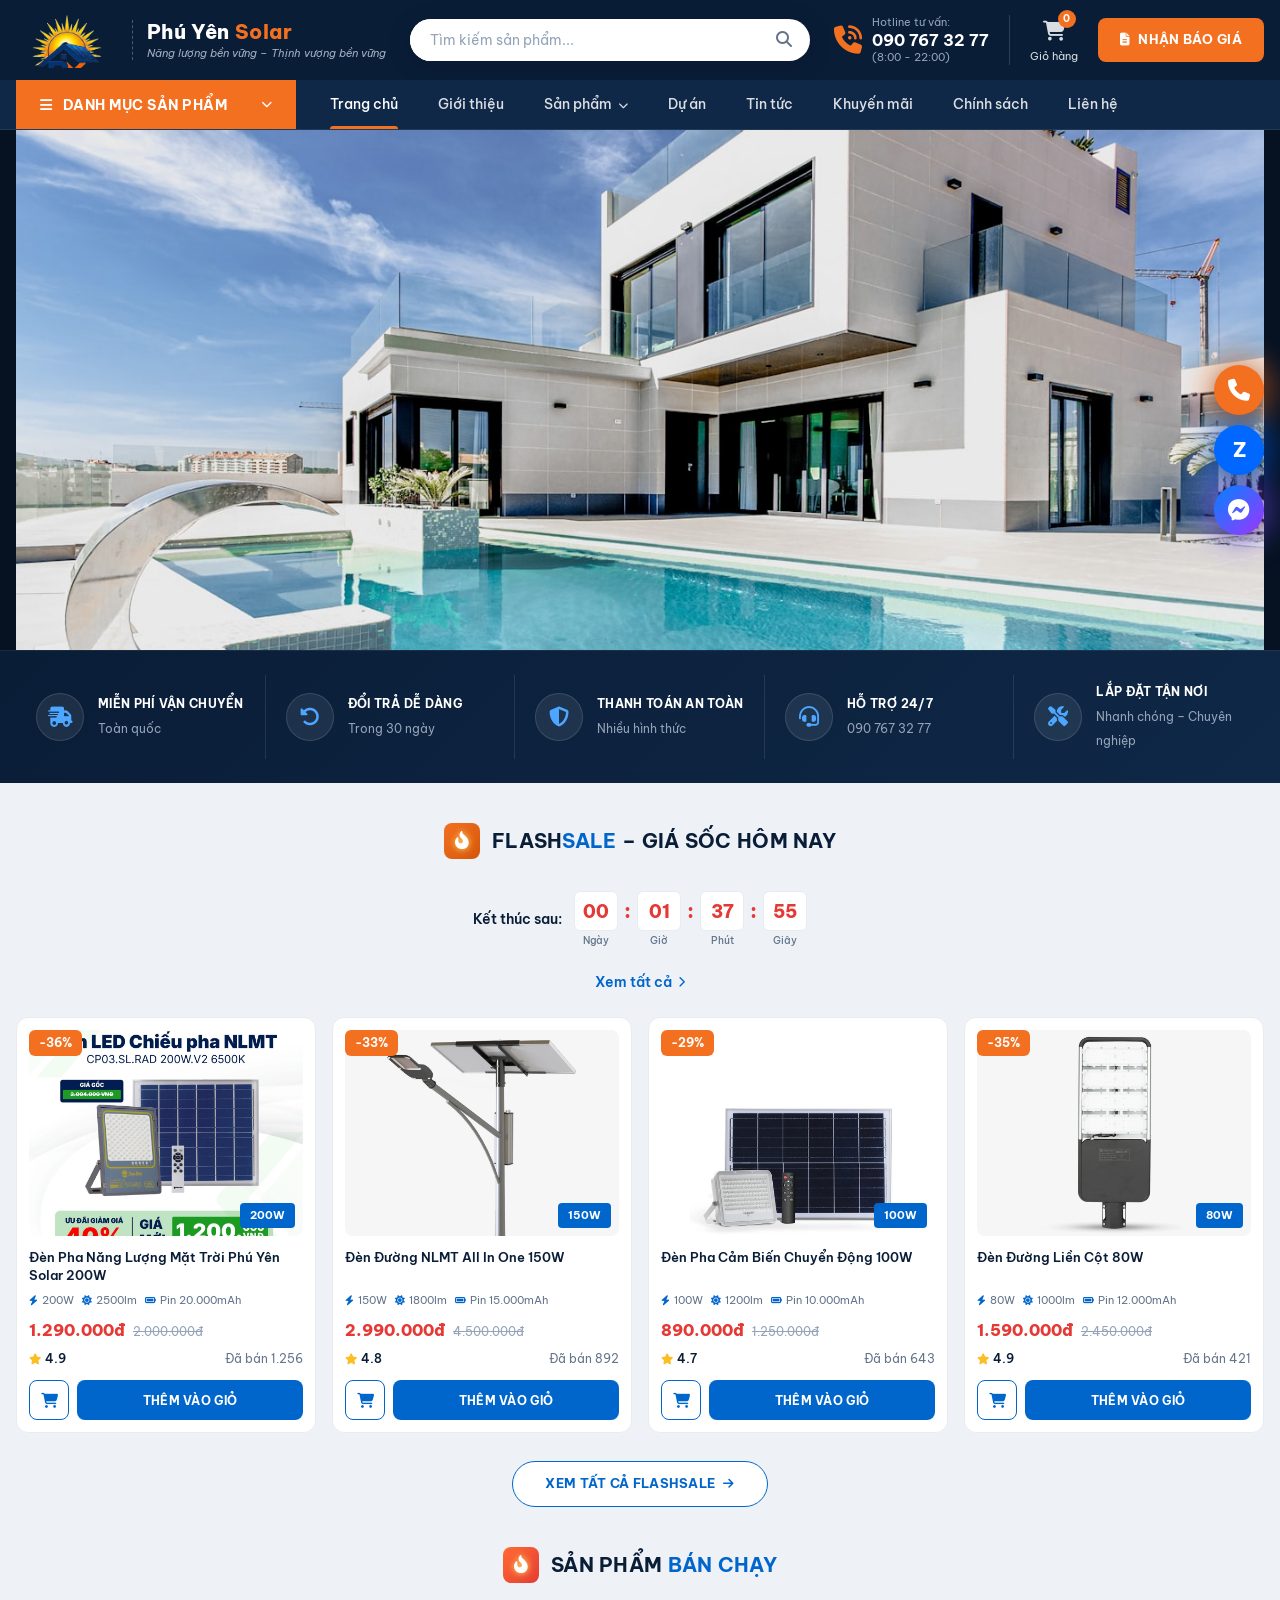
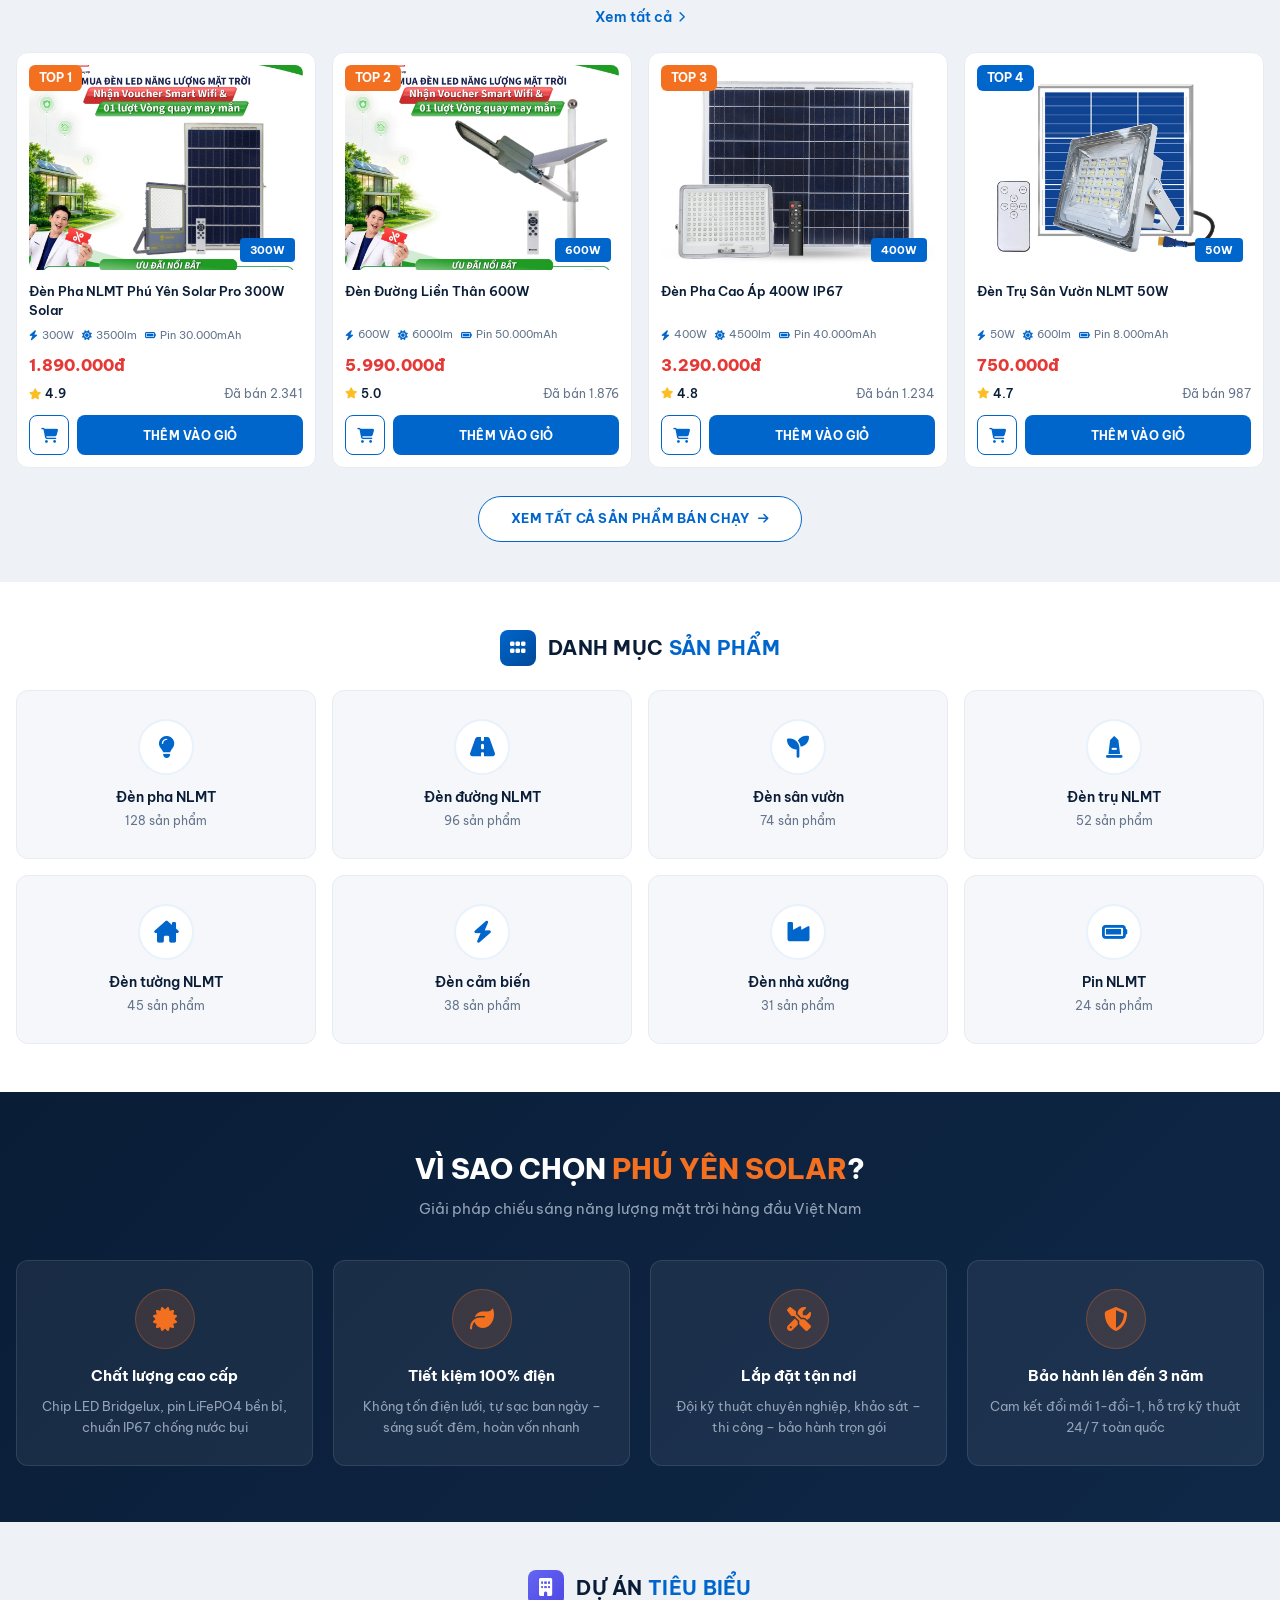
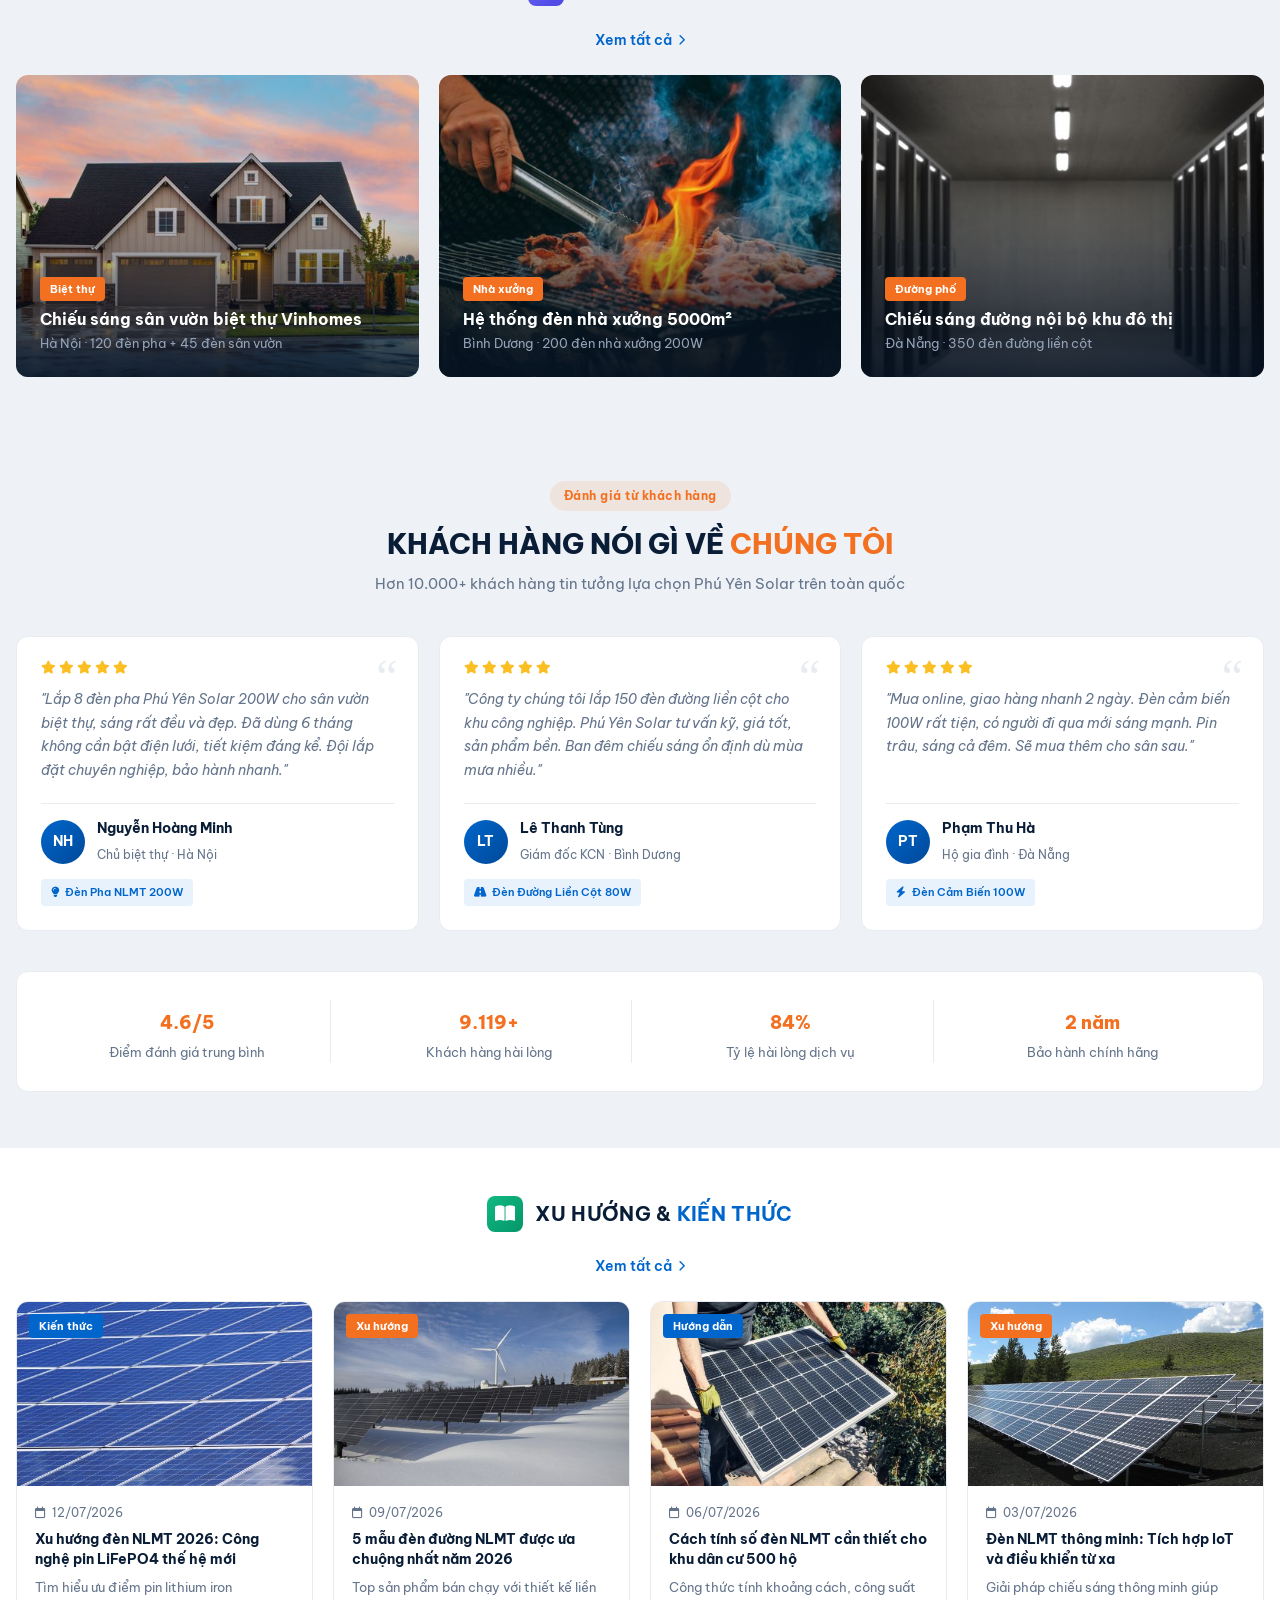
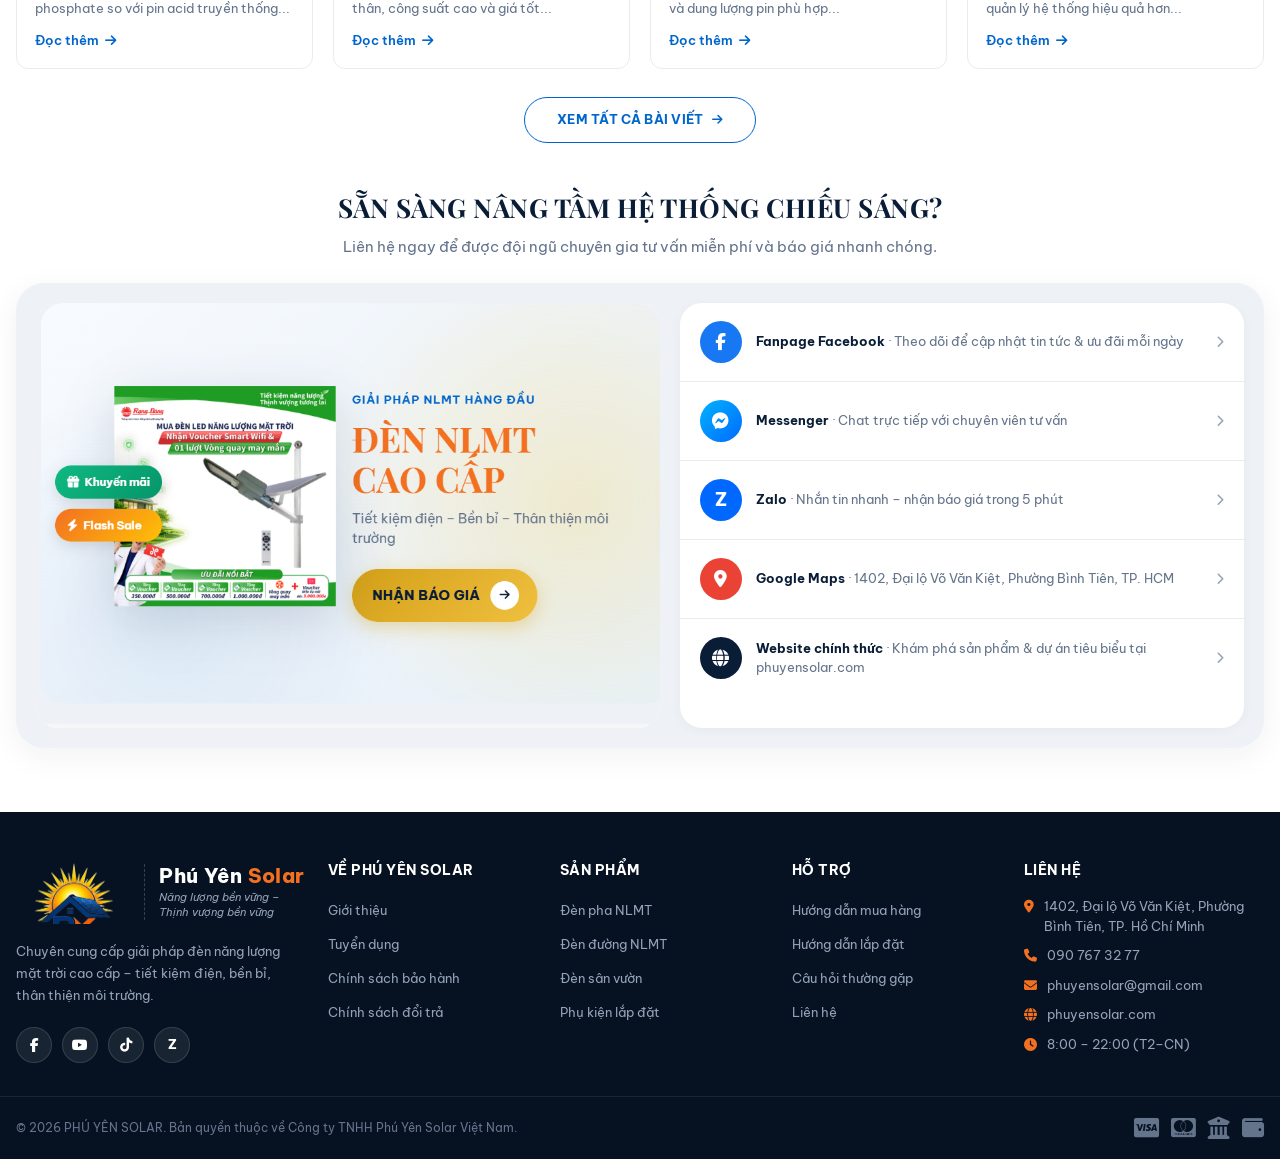
==== index.html @ eba1a0c9 "Initial commit: Phú Yên Solar homepage Static e-commerce landing page with product sections, animati" ====
<!DOCTYPE html>
<html lang="vi">
<head>
  <meta charset="UTF-8">
  <meta name="viewport" content="width=device-width, initial-scale=1.0">
  <title>Phú Yên Solar – Đèn Năng Lượng Mặt Trời Cao Cấp</title>
  <link rel="preconnect" href="https://fonts.googleapis.com">
  <link rel="preconnect" href="https://fonts.gstatic.com" crossorigin>
  <link href="https://fonts.googleapis.com/css2?family=Be+Vietnam+Pro:wght@400;500;600;700;800&family=Playfair+Display:wght@600;700&display=swap" rel="stylesheet">
  <link rel="stylesheet" href="https://cdnjs.cloudflare.com/ajax/libs/font-awesome/6.5.1/css/all.min.css">
  <link rel="stylesheet" href="css/style.css">
</head>
<body class="is-loading">

  <!-- ========== LOADING ========== -->
  <div id="pageLoader" class="page-loader" aria-hidden="false">
    <div class="page-loader__bg" aria-hidden="true">
      <div class="page-loader__sun"></div>
      <div class="page-loader__rays"></div>
      <div class="page-loader__halo"></div>
    </div>
    <div class="page-loader__inner">
      <div class="page-loader__logo-wrap">
        <div class="page-loader__logo-glow" aria-hidden="true"></div>
        <img src="images/logo-icon.png" alt="" class="page-loader__logo" width="168" height="168">
      </div>
      <p class="page-loader__brand">Phú Yên <span>Solar</span></p>
      <div class="page-loader__bar" role="progressbar" aria-label="Đang tải">
        <span class="page-loader__bar-fill"></span>
      </div>
      <p class="page-loader__slogan">Năng lượng bền vững – Thịnh vượng bền vững</p>
    </div>
  </div>

  <!-- ========== HEADER TOP ========== -->
  <header class="header-top">
    <div class="container header-top__inner">
      <a href="https://phuyensolar.com" class="logo">
        <img src="images/logo-icon.png" alt="" class="logo__img" width="56" height="56">
        <div class="logo__text">
          <span class="logo__name">Phú Yên <span class="logo__accent">Solar</span></span>
          <span class="logo__tagline">Năng lượng bền vững – Thịnh vượng bền vững</span>
        </div>
      </a>

      <form class="search-bar" action="#" role="search">
        <input type="search" placeholder="Tìm kiếm sản phẩm..." aria-label="Tìm kiếm sản phẩm">
        <button type="submit" aria-label="Tìm kiếm"><i class="fa-solid fa-magnifying-glass"></i></button>
      </form>

      <div class="header-utils">
        <div class="hotline">
          <i class="fa-solid fa-phone-volume"></i>
          <div>
            <span class="hotline__label">Hotline tư vấn:</span>
            <a href="tel:0907673277" class="hotline__number">090 767 32 77</a>
            <span class="hotline__hours">(8:00 - 22:00)</span>
          </div>
        </div>

        <a href="#" class="util-item">
          <span class="util-item__icon"><i class="fa-solid fa-cart-shopping"></i><span class="badge">0</span></span>
          <span>Giỏ hàng</span>
        </a>

        <a href="#bao-gia" class="btn btn--primary btn--quote">
          <i class="fa-solid fa-file-lines"></i> NHẬN BÁO GIÁ
        </a>
      </div>

      <button class="mobile-toggle" id="mobileToggle" aria-label="Mở menu">
        <i class="fa-solid fa-bars"></i>
      </button>
    </div>
  </header>

  <!-- ========== NAVIGATION ========== -->
  <nav class="nav-bar">
    <div class="container nav-bar__inner">
      <div class="category-dropdown" id="categoryDropdown">
        <button class="nav-categories" id="categoryToggle" aria-expanded="false" aria-haspopup="true">
          <i class="fa-solid fa-bars"></i>
          DANH MỤC SẢN PHẨM
          <i class="fa-solid fa-chevron-down nav-categories__arrow"></i>
        </button>

        <aside class="category-sidebar" id="categorySidebar">
          <ul class="category-list">
            <li>
              <a href="#">
                <i class="fa-solid fa-lightbulb"></i>
                <span>Đèn pha năng lượng mặt trời</span>
                <i class="fa-solid fa-chevron-right"></i>
              </a>
            </li>
            <li>
              <a href="#">
                <i class="fa-solid fa-road"></i>
                <span>Đèn đường năng lượng mặt trời</span>
                <i class="fa-solid fa-chevron-right"></i>
              </a>
            </li>
            <li>
              <a href="#">
                <i class="fa-solid fa-seedling"></i>
                <span>Đèn sân vườn năng lượng mặt trời</span>
                <i class="fa-solid fa-chevron-right"></i>
              </a>
            </li>
            <li>
              <a href="#">
                <i class="fa-solid fa-monument"></i>
                <span>Đèn trụ năng lượng mặt trời</span>
                <i class="fa-solid fa-chevron-right"></i>
              </a>
            </li>
            <li>
              <a href="#">
                <i class="fa-solid fa-house-chimney"></i>
                <span>Đèn tường năng lượng mặt trời</span>
                <i class="fa-solid fa-chevron-right"></i>
              </a>
            </li>
            <li>
              <a href="#">
                <i class="fa-solid fa-bolt"></i>
                <span>Đèn cảm biến năng lượng mặt trời</span>
                <i class="fa-solid fa-chevron-right"></i>
              </a>
            </li>
            <li>
              <a href="#">
                <i class="fa-solid fa-star"></i>
                <span>Đèn trang trí năng lượng mặt trời</span>
                <i class="fa-solid fa-chevron-right"></i>
              </a>
            </li>
            <li>
              <a href="#">
                <i class="fa-solid fa-industry"></i>
                <span>Đèn nhà xưởng năng lượng mặt trời</span>
                <i class="fa-solid fa-chevron-right"></i>
              </a>
            </li>
            <li>
              <a href="#">
                <i class="fa-solid fa-battery-full"></i>
                <span>Pin năng lượng mặt trời</span>
                <i class="fa-solid fa-chevron-right"></i>
              </a>
            </li>
            <li>
              <a href="#">
                <i class="fa-solid fa-screwdriver-wrench"></i>
                <span>Phụ kiện lắp đặt</span>
                <i class="fa-solid fa-chevron-right"></i>
              </a>
            </li>
          </ul>
        </aside>
      </div>

      <ul class="nav-menu">
        <li><a href="#" class="active">Trang chủ</a></li>
        <li><a href="#">Giới thiệu</a></li>
        <li class="has-dropdown">
          <a href="#">Sản phẩm <i class="fa-solid fa-chevron-down"></i></a>
        </li>
        <li><a href="#">Dự án</a></li>
        <li><a href="#">Tin tức</a></li>
        <li><a href="#">Khuyến mãi</a></li>
        <li><a href="#">Chính sách</a></li>
        <li><a href="#">Liên hệ</a></li>
      </ul>
    </div>
  </nav>

  <!-- ========== HERO BANNER ========== -->
  <section class="hero-section">
    <div class="container hero-section__inner">
      <div class="hero-banner">
        <img class="hero-banner__img" src="images/hero-banner.jpg" alt="Đèn năng lượng mặt trời Phú Yên Solar">
      </div>
    </div>
  </section>

  <!-- ========== TRUST BAR ========== -->
  <section class="trust-bar">
    <div class="container trust-bar__inner">
      <div class="trust-item">
        <div class="trust-item__icon"><i class="fa-solid fa-truck-fast"></i></div>
        <div>
          <strong>MIỄN PHÍ VẬN CHUYỂN</strong>
          <span>Toàn quốc</span>
        </div>
      </div>
      <div class="trust-item">
        <div class="trust-item__icon"><i class="fa-solid fa-rotate-left"></i></div>
        <div>
          <strong>ĐỔI TRẢ DỄ DÀNG</strong>
          <span>Trong 30 ngày</span>
        </div>
      </div>
      <div class="trust-item">
        <div class="trust-item__icon"><i class="fa-solid fa-shield-halved"></i></div>
        <div>
          <strong>THANH TOÁN AN TOÀN</strong>
          <span>Nhiều hình thức</span>
        </div>
      </div>
      <div class="trust-item">
        <div class="trust-item__icon"><i class="fa-solid fa-headset"></i></div>
        <div>
          <strong>HỖ TRỢ 24/7</strong>
          <span>090 767 32 77</span>
        </div>
      </div>
      <div class="trust-item">
        <div class="trust-item__icon"><i class="fa-solid fa-screwdriver-wrench"></i></div>
        <div>
          <strong>LẮP ĐẶT TẬN NƠI</strong>
          <span>Nhanh chóng – Chuyên nghiệp</span>
        </div>
      </div>
    </div>
  </section>

  <!-- ========== FLASH SALE ========== -->
  <section class="product-section product-section--flash">
    <div class="container">
      <div class="section-header section-header--center">
        <div class="section-header__title">
          <span class="section-header__icon section-header__icon--flash"><i class="fa-solid fa-fire-flame-curved flame-burning"></i></span>
          <h2>FLASH<strong>SALE</strong> – GIÁ SỐC HÔM NAY</h2>
        </div>
        <div class="countdown" id="flashCountdown">
          <span class="countdown__label">Kết thúc sau:</span>
          <div class="countdown__timer">
            <div class="countdown__item"><span class="countdown__num" data-unit="days">00</span><span class="countdown__unit">Ngày</span></div>
            <span class="countdown__sep">:</span>
            <div class="countdown__item"><span class="countdown__num" data-unit="hours">00</span><span class="countdown__unit">Giờ</span></div>
            <span class="countdown__sep">:</span>
            <div class="countdown__item"><span class="countdown__num" data-unit="minutes">00</span><span class="countdown__unit">Phút</span></div>
            <span class="countdown__sep">:</span>
            <div class="countdown__item"><span class="countdown__num" data-unit="seconds">00</span><span class="countdown__unit">Giây</span></div>
          </div>
        </div>
        <a href="#" class="section-header__link">Xem tất cả <i class="fa-solid fa-chevron-right"></i></a>
      </div>

      <div class="product-grid">
        <article class="product-card">
          <span class="product-card__badge product-card__badge--sale">-36%</span>
          <a href="#" class="product-card__image">
            <img src="images/products/pha-200w.jpg" alt="Đèn Pha Phú Yên Solar 200W">
            <span class="product-card__power">200W</span>
          </a>
          <h3 class="product-card__title"><a href="#">Đèn Pha Năng Lượng Mặt Trời Phú Yên Solar 200W</a></h3>
          <ul class="product-card__specs">
            <li><i class="fa-solid fa-bolt"></i> 200W</li>
            <li><i class="fa-solid fa-sun"></i> 2500lm</li>
            <li><i class="fa-solid fa-battery-full"></i> Pin 20.000mAh</li>
          </ul>
          <div class="product-card__price">
            <span class="price-current">1.290.000đ</span>
            <span class="price-old">2.000.000đ</span>
          </div>
          <div class="product-card__meta">
            <span class="rating"><i class="fa-solid fa-star"></i> 4.9</span>
            <span class="sold">Đã bán 1.256</span>
          </div>
          <div class="product-card__actions">
            <button type="button" class="btn-icon-cart" aria-label="Thêm vào giỏ"><i class="fa-solid fa-cart-shopping"></i></button>
            <button type="button" class="btn-add-cart">THÊM VÀO GIỎ</button>
          </div>
        </article>

        <article class="product-card">
          <span class="product-card__badge product-card__badge--sale">-33%</span>
          <a href="#" class="product-card__image">
            <img src="images/products/duong-150w.jpg" alt="Đèn Đường All In One 150W">
            <span class="product-card__power">150W</span>
          </a>
          <h3 class="product-card__title"><a href="#">Đèn Đường NLMT All In One 150W</a></h3>
          <ul class="product-card__specs">
            <li><i class="fa-solid fa-bolt"></i> 150W</li>
            <li><i class="fa-solid fa-sun"></i> 1800lm</li>
            <li><i class="fa-solid fa-battery-full"></i> Pin 15.000mAh</li>
          </ul>
          <div class="product-card__price">
            <span class="price-current">2.990.000đ</span>
            <span class="price-old">4.500.000đ</span>
          </div>
          <div class="product-card__meta">
            <span class="rating"><i class="fa-solid fa-star"></i> 4.8</span>
            <span class="sold">Đã bán 892</span>
          </div>
          <div class="product-card__actions">
            <button type="button" class="btn-icon-cart" aria-label="Thêm vào giỏ"><i class="fa-solid fa-cart-shopping"></i></button>
            <button type="button" class="btn-add-cart">THÊM VÀO GIỎ</button>
          </div>
        </article>

        <article class="product-card">
          <span class="product-card__badge product-card__badge--sale">-29%</span>
          <a href="#" class="product-card__image">
            <img src="images/products/cam-bien-100w.jpg" alt="Đèn Pha Cảm Biến 100W">
            <span class="product-card__power">100W</span>
          </a>
          <h3 class="product-card__title"><a href="#">Đèn Pha Cảm Biến Chuyển Động 100W</a></h3>
          <ul class="product-card__specs">
            <li><i class="fa-solid fa-bolt"></i> 100W</li>
            <li><i class="fa-solid fa-sun"></i> 1200lm</li>
            <li><i class="fa-solid fa-battery-full"></i> Pin 10.000mAh</li>
          </ul>
          <div class="product-card__price">
            <span class="price-current">890.000đ</span>
            <span class="price-old">1.250.000đ</span>
          </div>
          <div class="product-card__meta">
            <span class="rating"><i class="fa-solid fa-star"></i> 4.7</span>
            <span class="sold">Đã bán 643</span>
          </div>
          <div class="product-card__actions">
            <button type="button" class="btn-icon-cart" aria-label="Thêm vào giỏ"><i class="fa-solid fa-cart-shopping"></i></button>
            <button type="button" class="btn-add-cart">THÊM VÀO GIỎ</button>
          </div>
        </article>

        <article class="product-card">
          <span class="product-card__badge product-card__badge--sale">-35%</span>
          <a href="#" class="product-card__image">
            <img src="images/products/lien-cot-80w.jpg" alt="Đèn Đường Liền Cột 80W">
            <span class="product-card__power">80W</span>
          </a>
          <h3 class="product-card__title"><a href="#">Đèn Đường Liền Cột 80W</a></h3>
          <ul class="product-card__specs">
            <li><i class="fa-solid fa-bolt"></i> 80W</li>
            <li><i class="fa-solid fa-sun"></i> 1000lm</li>
            <li><i class="fa-solid fa-battery-full"></i> Pin 12.000mAh</li>
          </ul>
          <div class="product-card__price">
            <span class="price-current">1.590.000đ</span>
            <span class="price-old">2.450.000đ</span>
          </div>
          <div class="product-card__meta">
            <span class="rating"><i class="fa-solid fa-star"></i> 4.9</span>
            <span class="sold">Đã bán 421</span>
          </div>
          <div class="product-card__actions">
            <button type="button" class="btn-icon-cart" aria-label="Thêm vào giỏ"><i class="fa-solid fa-cart-shopping"></i></button>
            <button type="button" class="btn-add-cart">THÊM VÀO GIỎ</button>
          </div>
        </article>
      </div>

      <div class="section-footer">
        <a href="#" class="btn-section-more">XEM TẤT CẢ FLASHSALE <i class="fa-solid fa-arrow-right"></i></a>
      </div>
    </div>
  </section>

  <!-- ========== SẢN PHẨM BÁN CHẠY ========== -->
  <section class="product-section product-section--bestseller">
    <div class="container">
      <div class="section-header section-header--center section-header--simple">
        <div class="section-header__title">
          <span class="section-header__icon section-header__icon--fire"><i class="fa-solid fa-fire-flame-curved flame-burning"></i></span>
          <h2>SẢN PHẨM <strong>BÁN CHẠY</strong></h2>
        </div>
        <a href="#" class="section-header__link">Xem tất cả <i class="fa-solid fa-chevron-right"></i></a>
      </div>

      <div class="product-grid product-grid--bestseller">
        <article class="product-card product-card--bestseller">
          <span class="product-card__badge product-card__badge--top">TOP 1</span>
          <a href="#" class="product-card__image">
            <img src="images/products/pha-300w.png" alt="Đèn Pha Phú Yên Solar Pro 300W">
            <span class="product-card__power">300W</span>
          </a>
          <h3 class="product-card__title"><a href="#">Đèn Pha NLMT Phú Yên Solar Pro 300W Solar</a></h3>
          <ul class="product-card__specs">
            <li><i class="fa-solid fa-bolt"></i> 300W</li>
            <li><i class="fa-solid fa-sun"></i> 3500lm</li>
            <li><i class="fa-solid fa-battery-full"></i> Pin 30.000mAh</li>
          </ul>
          <div class="product-card__price">
            <span class="price-current">1.890.000đ</span>
          </div>
          <div class="product-card__meta">
            <span class="rating"><i class="fa-solid fa-star"></i> 4.9</span>
            <span class="sold">Đã bán 2.341</span>
          </div>
          <div class="product-card__actions">
            <button type="button" class="btn-icon-cart" aria-label="Thêm vào giỏ"><i class="fa-solid fa-cart-shopping"></i></button>
            <button type="button" class="btn-add-cart">THÊM VÀO GIỎ</button>
          </div>
        </article>

        <article class="product-card product-card--bestseller">
          <span class="product-card__badge product-card__badge--top">TOP 2</span>
          <a href="#" class="product-card__image">
            <img src="images/products/duong-600w.png" alt="Đèn Đường Liền Thân 600W">
            <span class="product-card__power">600W</span>
          </a>
          <h3 class="product-card__title"><a href="#">Đèn Đường Liền Thân 600W</a></h3>
          <ul class="product-card__specs">
            <li><i class="fa-solid fa-bolt"></i> 600W</li>
            <li><i class="fa-solid fa-sun"></i> 6000lm</li>
            <li><i class="fa-solid fa-battery-full"></i> Pin 50.000mAh</li>
          </ul>
          <div class="product-card__price">
            <span class="price-current">5.990.000đ</span>
          </div>
          <div class="product-card__meta">
            <span class="rating"><i class="fa-solid fa-star"></i> 5.0</span>
            <span class="sold">Đã bán 1.876</span>
          </div>
          <div class="product-card__actions">
            <button type="button" class="btn-icon-cart" aria-label="Thêm vào giỏ"><i class="fa-solid fa-cart-shopping"></i></button>
            <button type="button" class="btn-add-cart">THÊM VÀO GIỎ</button>
          </div>
        </article>

        <article class="product-card product-card--bestseller">
          <span class="product-card__badge product-card__badge--top">TOP 3</span>
          <a href="#" class="product-card__image">
            <img src="images/products/pha-400w.jpg" alt="Đèn Pha Cao Áp 400W">
            <span class="product-card__power">400W</span>
          </a>
          <h3 class="product-card__title"><a href="#">Đèn Pha Cao Áp 400W IP67</a></h3>
          <ul class="product-card__specs">
            <li><i class="fa-solid fa-bolt"></i> 400W</li>
            <li><i class="fa-solid fa-sun"></i> 4500lm</li>
            <li><i class="fa-solid fa-battery-full"></i> Pin 40.000mAh</li>
          </ul>
          <div class="product-card__price">
            <span class="price-current">3.290.000đ</span>
          </div>
          <div class="product-card__meta">
            <span class="rating"><i class="fa-solid fa-star"></i> 4.8</span>
            <span class="sold">Đã bán 1.234</span>
          </div>
          <div class="product-card__actions">
            <button type="button" class="btn-icon-cart" aria-label="Thêm vào giỏ"><i class="fa-solid fa-cart-shopping"></i></button>
            <button type="button" class="btn-add-cart">THÊM VÀO GIỎ</button>
          </div>
        </article>

        <article class="product-card product-card--bestseller">
          <span class="product-card__badge product-card__badge--top product-card__badge--top-blue">TOP 4</span>
          <a href="#" class="product-card__image">
            <img src="images/products/tru-50w.jpg" alt="Đèn Trụ Sân Vườn 50W">
            <span class="product-card__power">50W</span>
          </a>
          <h3 class="product-card__title"><a href="#">Đèn Trụ Sân Vườn NLMT 50W</a></h3>
          <ul class="product-card__specs">
            <li><i class="fa-solid fa-bolt"></i> 50W</li>
            <li><i class="fa-solid fa-sun"></i> 600lm</li>
            <li><i class="fa-solid fa-battery-full"></i> Pin 8.000mAh</li>
          </ul>
          <div class="product-card__price">
            <span class="price-current">750.000đ</span>
          </div>
          <div class="product-card__meta">
            <span class="rating"><i class="fa-solid fa-star"></i> 4.7</span>
            <span class="sold">Đã bán 987</span>
          </div>
          <div class="product-card__actions">
            <button type="button" class="btn-icon-cart" aria-label="Thêm vào giỏ"><i class="fa-solid fa-cart-shopping"></i></button>
            <button type="button" class="btn-add-cart">THÊM VÀO GIỎ</button>
          </div>
        </article>
      </div>

      <div class="section-footer">
        <a href="#" class="btn-section-more">XEM TẤT CẢ SẢN PHẨM BÁN CHẠY <i class="fa-solid fa-arrow-right"></i></a>
      </div>
    </div>
  </section>

  <!-- ========== DANH MỤC SẢN PHẨM ========== -->
  <section class="category-section">
    <div class="container">
      <div class="section-header section-header--center section-header--simple">
        <div class="section-header__title">
          <span class="section-header__icon section-header__icon--grid"><i class="fa-solid fa-grip"></i></span>
          <h2>DANH MỤC <strong>SẢN PHẨM</strong></h2>
        </div>
      </div>
      <div class="category-grid">
        <a href="#" class="category-card">
          <div class="category-card__icon"><i class="fa-solid fa-lightbulb"></i></div>
          <span>Đèn pha NLMT</span>
          <small>128 sản phẩm</small>
        </a>
        <a href="#" class="category-card">
          <div class="category-card__icon"><i class="fa-solid fa-road"></i></div>
          <span>Đèn đường NLMT</span>
          <small>96 sản phẩm</small>
        </a>
        <a href="#" class="category-card">
          <div class="category-card__icon"><i class="fa-solid fa-seedling"></i></div>
          <span>Đèn sân vườn</span>
          <small>74 sản phẩm</small>
        </a>
        <a href="#" class="category-card">
          <div class="category-card__icon"><i class="fa-solid fa-monument"></i></div>
          <span>Đèn trụ NLMT</span>
          <small>52 sản phẩm</small>
        </a>
        <a href="#" class="category-card">
          <div class="category-card__icon"><i class="fa-solid fa-house-chimney"></i></div>
          <span>Đèn tường NLMT</span>
          <small>45 sản phẩm</small>
        </a>
        <a href="#" class="category-card">
          <div class="category-card__icon"><i class="fa-solid fa-bolt"></i></div>
          <span>Đèn cảm biến</span>
          <small>38 sản phẩm</small>
        </a>
        <a href="#" class="category-card">
          <div class="category-card__icon"><i class="fa-solid fa-industry"></i></div>
          <span>Đèn nhà xưởng</span>
          <small>31 sản phẩm</small>
        </a>
        <a href="#" class="category-card">
          <div class="category-card__icon"><i class="fa-solid fa-battery-full"></i></div>
          <span>Pin NLMT</span>
          <small>24 sản phẩm</small>
        </a>
      </div>
    </div>
  </section>

  <!-- ========== VÌ SAO CHỌN PHÚ YÊN SOLAR ========== -->
  <section class="why-section">
    <div class="container">
      <div class="why-section__header">
        <h2>VÌ SAO CHỌN <span>PHÚ YÊN SOLAR</span>?</h2>
        <p>Giải pháp chiếu sáng năng lượng mặt trời hàng đầu Việt Nam</p>
      </div>
      <div class="why-grid">
        <div class="why-card">
          <div class="why-card__icon"><i class="fa-solid fa-certificate"></i></div>
          <h3>Chất lượng cao cấp</h3>
          <p>Chip LED Bridgelux, pin LiFePO4 bền bỉ, chuẩn IP67 chống nước bụi</p>
        </div>
        <div class="why-card">
          <div class="why-card__icon"><i class="fa-solid fa-leaf"></i></div>
          <h3>Tiết kiệm 100% điện</h3>
          <p>Không tốn điện lưới, tự sạc ban ngày – sáng suốt đêm, hoàn vốn nhanh</p>
        </div>
        <div class="why-card">
          <div class="why-card__icon"><i class="fa-solid fa-screwdriver-wrench"></i></div>
          <h3>Lắp đặt tận nơi</h3>
          <p>Đội kỹ thuật chuyên nghiệp, khảo sát – thi công – bảo hành trọn gói</p>
        </div>
        <div class="why-card">
          <div class="why-card__icon"><i class="fa-solid fa-shield-halved"></i></div>
          <h3>Bảo hành lên đến 3 năm</h3>
          <p>Cam kết đổi mới 1-đổi-1, hỗ trợ kỹ thuật 24/7 toàn quốc</p>
        </div>
      </div>
    </div>
  </section>

  <!-- ========== DỰ ÁN TIÊU BIỂU ========== -->
  <section class="project-section">
    <div class="container">
      <div class="section-header section-header--center section-header--simple">
        <div class="section-header__title">
          <span class="section-header__icon section-header__icon--project"><i class="fa-solid fa-building"></i></span>
          <h2>DỰ ÁN <strong>TIÊU BIỂU</strong></h2>
        </div>
        <a href="#" class="section-header__link">Xem tất cả <i class="fa-solid fa-chevron-right"></i></a>
      </div>
      <div class="project-grid">
        <a href="#" class="project-card">
          <img src="images/projects/project-1.jpg" alt="Dự án biệt thự">
          <div class="project-card__overlay">
            <span class="project-card__tag">Biệt thự</span>
            <h3>Chiếu sáng sân vườn biệt thự Vinhomes</h3>
            <p>Hà Nội · 120 đèn pha + 45 đèn sân vườn</p>
          </div>
        </a>
        <a href="#" class="project-card">
          <img src="images/projects/project-2.jpg" alt="Dự án khu công nghiệp">
          <div class="project-card__overlay">
            <span class="project-card__tag">Nhà xưởng</span>
            <h3>Hệ thống đèn nhà xưởng 5000m²</h3>
            <p>Bình Dương · 200 đèn nhà xưởng 200W</p>
          </div>
        </a>
        <a href="#" class="project-card">
          <img src="images/projects/project-3.jpg" alt="Dự án đường phố">
          <div class="project-card__overlay">
            <span class="project-card__tag">Đường phố</span>
            <h3>Chiếu sáng đường nội bộ khu đô thị</h3>
            <p>Đà Nẵng · 350 đèn đường liền cột</p>
          </div>
        </a>
      </div>
    </div>
  </section>

  <!-- ========== KHÁCH HÀNG NÓI GÌ ========== -->
  <section class="testimonial-section">
    <div class="container">
      <div class="testimonial-section__header">
        <span class="testimonial-section__label">Đánh giá từ khách hàng</span>
        <h2>KHÁCH HÀNG NÓI GÌ VỀ <span>CHÚNG TÔI</span></h2>
        <p>Hơn 10.000+ khách hàng tin tưởng lựa chọn Phú Yên Solar trên toàn quốc</p>
      </div>
      <div class="testimonial-grid">
        <article class="testimonial-card">
          <div class="testimonial-card__stars">
            <i class="fa-solid fa-star"></i><i class="fa-solid fa-star"></i><i class="fa-solid fa-star"></i><i class="fa-solid fa-star"></i><i class="fa-solid fa-star"></i>
          </div>
          <p class="testimonial-card__quote">"Lắp 8 đèn pha Phú Yên Solar 200W cho sân vườn biệt thự, sáng rất đều và đẹp. Đã dùng 6 tháng không cần bật điện lưới, tiết kiệm đáng kể. Đội lắp đặt chuyên nghiệp, bảo hành nhanh."</p>
          <div class="testimonial-card__author">
            <div class="testimonial-card__avatar">NH</div>
            <div>
              <strong>Nguyễn Hoàng Minh</strong>
              <span>Chủ biệt thự · Hà Nội</span>
            </div>
          </div>
          <span class="testimonial-card__product"><i class="fa-solid fa-lightbulb"></i> Đèn Pha NLMT 200W</span>
        </article>
        <article class="testimonial-card">
          <div class="testimonial-card__stars">
            <i class="fa-solid fa-star"></i><i class="fa-solid fa-star"></i><i class="fa-solid fa-star"></i><i class="fa-solid fa-star"></i><i class="fa-solid fa-star"></i>
          </div>
          <p class="testimonial-card__quote">"Công ty chúng tôi lắp 150 đèn đường liền cột cho khu công nghiệp. Phú Yên Solar tư vấn kỹ, giá tốt, sản phẩm bền. Ban đêm chiếu sáng ổn định dù mùa mưa nhiều."</p>
          <div class="testimonial-card__author">
            <div class="testimonial-card__avatar">LT</div>
            <div>
              <strong>Lê Thanh Tùng</strong>
              <span>Giám đốc KCN · Bình Dương</span>
            </div>
          </div>
          <span class="testimonial-card__product"><i class="fa-solid fa-road"></i> Đèn Đường Liền Cột 80W</span>
        </article>
        <article class="testimonial-card">
          <div class="testimonial-card__stars">
            <i class="fa-solid fa-star"></i><i class="fa-solid fa-star"></i><i class="fa-solid fa-star"></i><i class="fa-solid fa-star"></i><i class="fa-solid fa-star"></i>
          </div>
          <p class="testimonial-card__quote">"Mua online, giao hàng nhanh 2 ngày. Đèn cảm biến 100W rất tiện, có người đi qua mới sáng mạnh. Pin trâu, sáng cả đêm. Sẽ mua thêm cho sân sau."</p>
          <div class="testimonial-card__author">
            <div class="testimonial-card__avatar">PT</div>
            <div>
              <strong>Phạm Thu Hà</strong>
              <span>Hộ gia đình · Đà Nẵng</span>
            </div>
          </div>
          <span class="testimonial-card__product"><i class="fa-solid fa-bolt"></i> Đèn Cảm Biến 100W</span>
        </article>
      </div>
      <div class="testimonial-stats" id="testimonialStats">
        <div class="testimonial-stat">
          <strong><span class="stat-counter" data-value="4.9" data-decimals="1">0</span><span>/5</span></strong>
          <span>Điểm đánh giá trung bình</span>
        </div>
        <div class="testimonial-stat">
          <strong><span class="stat-counter" data-value="10000" data-separator="dot">0</span><span>+</span></strong>
          <span>Khách hàng hài lòng</span>
        </div>
        <div class="testimonial-stat">
          <strong><span class="stat-counter" data-value="98">0</span><span>%</span></strong>
          <span>Tỷ lệ hài lòng dịch vụ</span>
        </div>
        <div class="testimonial-stat">
          <strong><span class="stat-counter" data-value="3">0</span><span> năm</span></strong>
          <span>Bảo hành chính hãng</span>
        </div>
      </div>
    </div>
  </section>

  <!-- ========== XU HƯỚNG VÀ KIẾN THỨC ========== -->
  <section class="trend-section">
    <div class="container">
      <div class="section-header section-header--center section-header--simple">
        <div class="section-header__title">
          <span class="section-header__icon section-header__icon--trend"><i class="fa-solid fa-book-open"></i></span>
          <h2>XU HƯỚNG & <strong>KIẾN THỨC</strong></h2>
        </div>
        <a href="#" class="section-header__link">Xem tất cả <i class="fa-solid fa-chevron-right"></i></a>
      </div>
      <div class="trend-grid">
        <article class="trend-card">
          <a href="#" class="trend-card__image">
            <img src="images/trends/trend-1.jpg" alt="Xu hướng pin LiFePO4">
            <span class="trend-card__tag">Kiến thức</span>
          </a>
          <div class="trend-card__body">
            <span class="trend-card__date"><i class="fa-regular fa-calendar"></i> 12/07/2026</span>
            <h3><a href="#">Xu hướng đèn NLMT 2026: Công nghệ pin LiFePO4 thế hệ mới</a></h3>
            <p>Tìm hiểu ưu điểm pin lithium iron phosphate so với pin acid truyền thống...</p>
            <a href="#" class="trend-card__read">Đọc thêm <i class="fa-solid fa-arrow-right"></i></a>
          </div>
        </article>
        <article class="trend-card">
          <a href="#" class="trend-card__image">
            <img src="images/trends/trend-2.jpg" alt="Đèn đường NLMT 2026">
            <span class="trend-card__tag trend-card__tag--orange">Xu hướng</span>
          </a>
          <div class="trend-card__body">
            <span class="trend-card__date"><i class="fa-regular fa-calendar"></i> 09/07/2026</span>
            <h3><a href="#">5 mẫu đèn đường NLMT được ưa chuộng nhất năm 2026</a></h3>
            <p>Top sản phẩm bán chạy với thiết kế liền thân, công suất cao và giá tốt...</p>
            <a href="#" class="trend-card__read">Đọc thêm <i class="fa-solid fa-arrow-right"></i></a>
          </div>
        </article>
        <article class="trend-card">
          <a href="#" class="trend-card__image">
            <img src="images/trends/trend-3.jpg" alt="Tính số đèn NLMT">
            <span class="trend-card__tag">Hướng dẫn</span>
          </a>
          <div class="trend-card__body">
            <span class="trend-card__date"><i class="fa-regular fa-calendar"></i> 06/07/2026</span>
            <h3><a href="#">Cách tính số đèn NLMT cần thiết cho khu dân cư 500 hộ</a></h3>
            <p>Công thức tính khoảng cách, công suất và dung lượng pin phù hợp...</p>
            <a href="#" class="trend-card__read">Đọc thêm <i class="fa-solid fa-arrow-right"></i></a>
          </div>
        </article>
        <article class="trend-card">
          <a href="#" class="trend-card__image">
            <img src="images/trends/trend-4.jpg" alt="Đèn NLMT thông minh IoT">
            <span class="trend-card__tag trend-card__tag--orange">Xu hướng</span>
          </a>
          <div class="trend-card__body">
            <span class="trend-card__date"><i class="fa-regular fa-calendar"></i> 03/07/2026</span>
            <h3><a href="#">Đèn NLMT thông minh: Tích hợp IoT và điều khiển từ xa</a></h3>
            <p>Giải pháp chiếu sáng thông minh giúp quản lý hệ thống hiệu quả hơn...</p>
            <a href="#" class="trend-card__read">Đọc thêm <i class="fa-solid fa-arrow-right"></i></a>
          </div>
        </article>
      </div>
      <div class="section-footer">
        <a href="#" class="btn-section-more">XEM TẤT CẢ BÀI VIẾT <i class="fa-solid fa-arrow-right"></i></a>
      </div>
    </div>
  </section>

  <!-- ========== SẴN SÀNG NÂNG TẦM ========== -->
  <section class="ready-section" id="bao-gia">
    <div class="container">
      <div class="ready-section__header">
        <h2>SẴN SÀNG NÂNG TẦM HỆ THỐNG CHIẾU SÁNG?</h2>
        <p>Liên hệ ngay để được đội ngũ chuyên gia tư vấn miễn phí và báo giá nhanh chóng.</p>
      </div>

      <div class="ready-section__box">
        <div class="ready-promo">
          <img src="images/ready-promo-banner.png" alt="Khuyến mãi đèn NLMT – Phú Yên Solar" class="ready-promo__full">
        </div>

        <div class="ready-links">
          <a href="#" class="ready-link">
            <span class="ready-link__icon ready-link__icon--facebook"><i class="fa-brands fa-facebook-f"></i></span>
            <span class="ready-link__text">
              <strong>Fanpage Facebook</strong>
              <span>· Theo dõi để cập nhật tin tức &amp; ưu đãi mỗi ngày</span>
            </span>
            <i class="fa-solid fa-chevron-right ready-link__arrow"></i>
          </a>
          <a href="#" class="ready-link">
            <span class="ready-link__icon ready-link__icon--messenger"><i class="fa-brands fa-facebook-messenger"></i></span>
            <span class="ready-link__text">
              <strong>Messenger</strong>
              <span>· Chat trực tiếp với chuyên viên tư vấn</span>
            </span>
            <i class="fa-solid fa-chevron-right ready-link__arrow"></i>
          </a>
          <a href="#" class="ready-link">
            <span class="ready-link__icon ready-link__icon--zalo"><span>Z</span></span>
            <span class="ready-link__text">
              <strong>Zalo</strong>
              <span>· Nhắn tin nhanh – nhận báo giá trong 5 phút</span>
            </span>
            <i class="fa-solid fa-chevron-right ready-link__arrow"></i>
          </a>
          <a href="https://maps.google.com/?q=1402+Đại+lộ+Võ+Văn+Kiệt+Phường+Bình+Tiên+TP+Hồ+Chí+Minh" target="_blank" rel="noopener" class="ready-link">
            <span class="ready-link__icon ready-link__icon--map"><i class="fa-solid fa-location-dot"></i></span>
            <span class="ready-link__text">
              <strong>Google Maps</strong>
              <span>· 1402, Đại lộ Võ Văn Kiệt, Phường Bình Tiên, TP. HCM</span>
            </span>
            <i class="fa-solid fa-chevron-right ready-link__arrow"></i>
          </a>
          <a href="https://phuyensolar.com" target="_blank" rel="noopener" class="ready-link">
            <span class="ready-link__icon ready-link__icon--web"><i class="fa-solid fa-globe"></i></span>
            <span class="ready-link__text">
              <strong>Website chính thức</strong>
              <span>· Khám phá sản phẩm &amp; dự án tiêu biểu tại phuyensolar.com</span>
            </span>
            <i class="fa-solid fa-chevron-right ready-link__arrow"></i>
          </a>
        </div>
      </div>
    </div>
  </section>

  <!-- ========== FOOTER ========== -->
  <footer class="site-footer">
    <div class="site-footer__top">
      <div class="container site-footer__grid">
        <div class="footer-col footer-col--brand">
          <a href="https://phuyensolar.com" class="logo logo--footer">
            <img src="images/logo-icon.png" alt="" class="logo__img logo__img--footer" width="64" height="64">
            <div class="logo__text logo__text--footer">
              <span class="logo__name">Phú Yên <span class="logo__accent">Solar</span></span>
              <span class="logo__tagline">Năng lượng bền vững – Thịnh vượng bền vững</span>
            </div>
          </a>
          <p>Chuyên cung cấp giải pháp đèn năng lượng mặt trời cao cấp – tiết kiệm điện, bền bỉ, thân thiện môi trường.</p>
          <div class="footer-social">
            <a href="#" aria-label="Facebook"><i class="fa-brands fa-facebook-f"></i></a>
            <a href="#" aria-label="YouTube"><i class="fa-brands fa-youtube"></i></a>
            <a href="#" aria-label="TikTok"><i class="fa-brands fa-tiktok"></i></a>
            <a href="#" aria-label="Zalo"><span>Z</span></a>
          </div>
        </div>
        <div class="footer-col">
          <h4>Về Phú Yên Solar</h4>
          <ul>
            <li><a href="#">Giới thiệu</a></li>
            <li><a href="#">Tuyển dụng</a></li>
            <li><a href="#">Chính sách bảo hành</a></li>
            <li><a href="#">Chính sách đổi trả</a></li>
          </ul>
        </div>
        <div class="footer-col">
          <h4>Sản phẩm</h4>
          <ul>
            <li><a href="#">Đèn pha NLMT</a></li>
            <li><a href="#">Đèn đường NLMT</a></li>
            <li><a href="#">Đèn sân vườn</a></li>
            <li><a href="#">Phụ kiện lắp đặt</a></li>
          </ul>
        </div>
        <div class="footer-col">
          <h4>Hỗ trợ</h4>
          <ul>
            <li><a href="#">Hướng dẫn mua hàng</a></li>
            <li><a href="#">Hướng dẫn lắp đặt</a></li>
            <li><a href="#">Câu hỏi thường gặp</a></li>
            <li><a href="#">Liên hệ</a></li>
          </ul>
        </div>
        <div class="footer-col footer-col--contact">
          <h4>Liên hệ</h4>
          <ul class="footer-contact">
            <li><i class="fa-solid fa-location-dot"></i> 1402, Đại lộ Võ Văn Kiệt, Phường Bình Tiên, TP. Hồ Chí Minh</li>
            <li><i class="fa-solid fa-phone"></i> <a href="tel:0907673277">090 767 32 77</a></li>
            <li><i class="fa-solid fa-envelope"></i> <a href="mailto:phuyensolar@gmail.com">phuyensolar@gmail.com</a></li>
            <li><i class="fa-solid fa-globe"></i> <a href="https://phuyensolar.com" target="_blank" rel="noopener">phuyensolar.com</a></li>
            <li><i class="fa-solid fa-clock"></i> 8:00 – 22:00 (T2–CN)</li>
          </ul>
        </div>
      </div>
    </div>
    <div class="site-footer__bottom">
      <div class="container site-footer__bottom-inner">
        <p>&copy; 2026 PHÚ YÊN SOLAR. Bản quyền thuộc về Công ty TNHH Phú Yên Solar Việt Nam.</p>
        <div class="footer-payments">
          <i class="fa-brands fa-cc-visa"></i>
          <i class="fa-brands fa-cc-mastercard"></i>
          <i class="fa-solid fa-building-columns"></i>
          <i class="fa-solid fa-wallet"></i>
        </div>
      </div>
    </div>
  </footer>

  <!-- ========== FLOATING CONTACT ========== -->
  <div class="floating-contact">
    <a href="tel:0907673277" class="floating-btn floating-btn--phone" title="Gọi hotline">
      <i class="fa-solid fa-phone"></i>
    </a>
    <a href="#" class="floating-btn floating-btn--zalo" title="Chat Zalo">
      <span>Z</span>
    </a>
    <a href="#" class="floating-btn floating-btn--messenger" title="Chat Messenger">
      <i class="fa-brands fa-facebook-messenger"></i>
    </a>
  </div>

  <script src="js/main.js"></script>
</body>
</html>
---- css/style.css ----
/* ===== RESET & VARIABLES ===== */
*,
*::before,
*::after {
  margin: 0;
  padding: 0;
  box-sizing: border-box;
}

:root {
  --navy: #0a1d37;
  --navy-light: #0f2847;
  --navy-dark: #061222;
  --orange: #f37021;
  --orange-hover: #e06010;
  --orange-dark: #d4550a;
  --white: #ffffff;
  --gray-100: #f5f7fa;
  --gray-200: #e8ecf1;
  --gray-400: #94a3b8;
  --gray-600: #64748b;
  --text-light: rgba(255, 255, 255, 0.85);
  --shadow: 0 4px 24px rgba(0, 0, 0, 0.15);
  --radius: 8px;
  --radius-lg: 12px;
  --sidebar-width: 280px;
  --container: 1320px;
  --font: 'Be Vietnam Pro', system-ui, sans-serif;
  --transition: 0.25s ease;
  --blue: #0066cc;
  --blue-hover: #0052a3;
  --blue-light: #e8f2fc;
  --red: #e53935;
  --section-bg: #eef2f7;
}

html {
  scroll-behavior: smooth;
}

body {
  font-family: var(--font);
  color: var(--navy);
  background: var(--white);
  line-height: 1.5;
  overflow-x: hidden;
}

a {
  text-decoration: none;
  color: inherit;
}

ul {
  list-style: none;
}

img {
  max-width: 100%;
  display: block;
}

.container {
  max-width: var(--container);
  margin: 0 auto;
  padding: 0 16px;
}

/* ===== BUTTONS ===== */
.btn {
  display: inline-flex;
  align-items: center;
  justify-content: center;
  gap: 8px;
  padding: 10px 20px;
  border: none;
  border-radius: var(--radius);
  font-family: var(--font);
  font-weight: 700;
  font-size: 13px;
  letter-spacing: 0.3px;
  cursor: pointer;
  transition: var(--transition);
  white-space: nowrap;
}

.btn--primary {
  background: var(--orange);
  color: var(--white);
}

.btn--primary:hover {
  background: var(--orange-hover);
  transform: translateY(-1px);
  box-shadow: 0 4px 16px rgba(243, 112, 33, 0.4);
}

.btn--outline {
  background: transparent;
  color: var(--white);
  border: 2px solid rgba(255, 255, 255, 0.7);
}

.btn--outline:hover {
  background: rgba(255, 255, 255, 0.1);
  border-color: var(--white);
}

.btn--lg {
  padding: 14px 28px;
  font-size: 14px;
}

.btn--quote {
  padding: 12px 22px;
  font-size: 13px;
}

/* ===== HEADER TOP ===== */
.header-top {
  background: var(--navy);
  padding: 12px 0;
  position: relative;
  z-index: 100;
}

.header-top__inner {
  display: flex;
  align-items: center;
  gap: 24px;
}

body.is-loading {
  overflow: hidden;
}

/* ===== PAGE LOADER ===== */
.page-loader {
  position: fixed;
  inset: 0;
  z-index: 9999;
  display: flex;
  align-items: center;
  justify-content: center;
  background: radial-gradient(circle at 50% 42%, #1a3a5c 0%, #0a1d37 55%, #061222 100%);
  transition: opacity 0.6s ease, visibility 0.6s ease;
  overflow: hidden;
}

.page-loader.is-hidden {
  opacity: 0;
  visibility: hidden;
  pointer-events: none;
}

.page-loader__bg {
  position: absolute;
  inset: 0;
  display: flex;
  align-items: center;
  justify-content: center;
  pointer-events: none;
}

.page-loader__sun {
  position: absolute;
  width: 520px;
  height: 520px;
  border-radius: 50%;
  background: radial-gradient(
    circle,
    rgba(255, 210, 80, 0.45) 0%,
    rgba(243, 112, 33, 0.28) 22%,
    rgba(243, 112, 33, 0.1) 42%,
    transparent 68%
  );
  animation: loaderSunPulse 3s ease-in-out infinite alternate;
}

.page-loader__rays {
  position: absolute;
  width: 480px;
  height: 480px;
  border-radius: 50%;
  background: conic-gradient(
    from 0deg,
    transparent 0deg,
    rgba(255, 193, 7, 0.22) 18deg,
    transparent 36deg,
    rgba(243, 112, 33, 0.28) 54deg,
    transparent 72deg,
    rgba(255, 193, 7, 0.2) 90deg,
    transparent 108deg,
    rgba(243, 112, 33, 0.26) 126deg,
    transparent 144deg,
    rgba(255, 193, 7, 0.22) 162deg,
    transparent 180deg,
    rgba(243, 112, 33, 0.28) 198deg,
    transparent 216deg,
    rgba(255, 193, 7, 0.2) 234deg,
    transparent 252deg,
    rgba(243, 112, 33, 0.26) 270deg,
    transparent 288deg,
    rgba(255, 193, 7, 0.22) 306deg,
    transparent 324deg,
    rgba(243, 112, 33, 0.28) 342deg,
    transparent 360deg
  );
  mask: radial-gradient(circle, black 18%, transparent 72%);
  -webkit-mask: radial-gradient(circle, black 18%, transparent 72%);
  animation: loaderRays 12s linear infinite;
}

.page-loader__halo {
  position: absolute;
  width: 340px;
  height: 340px;
  border-radius: 50%;
  border: 1px solid rgba(255, 193, 7, 0.2);
  box-shadow:
    0 0 40px rgba(255, 193, 7, 0.18),
    0 0 80px rgba(243, 112, 33, 0.12),
    inset 0 0 40px rgba(255, 193, 7, 0.08);
  animation: loaderHalo 2.8s ease-in-out infinite alternate;
}

.page-loader__halo::before,
.page-loader__halo::after {
  content: '';
  position: absolute;
  inset: -24px;
  border-radius: 50%;
  border: 1px solid rgba(255, 193, 7, 0.08);
}

.page-loader__halo::after {
  inset: -48px;
  border-color: rgba(243, 112, 33, 0.06);
}

@keyframes loaderRays {
  to { transform: rotate(360deg); }
}

@keyframes loaderSunPulse {
  from {
    opacity: 0.75;
    transform: scale(0.92);
  }
  to {
    opacity: 1;
    transform: scale(1.08);
  }
}

@keyframes loaderHalo {
  from {
    opacity: 0.6;
    transform: scale(0.96);
  }
  to {
    opacity: 1;
    transform: scale(1.04);
  }
}

.page-loader__inner {
  position: relative;
  z-index: 1;
  display: flex;
  flex-direction: column;
  align-items: center;
  text-align: center;
  padding: 24px;
  gap: 0;
}

.page-loader__logo-wrap {
  position: relative;
  display: flex;
  align-items: center;
  justify-content: center;
}

.page-loader__logo-glow {
  position: absolute;
  width: 220px;
  height: 220px;
  border-radius: 50%;
  background: radial-gradient(
    circle,
    rgba(255, 220, 100, 0.55) 0%,
    rgba(243, 112, 33, 0.25) 35%,
    transparent 70%
  );
  filter: blur(18px);
  animation: loaderGlow 2.5s ease-in-out infinite alternate;
}

.page-loader__logo {
  position: relative;
  z-index: 1;
  width: 168px;
  max-width: 52vw;
  height: auto;
  object-fit: contain;
  background: transparent;
  filter: drop-shadow(0 0 18px rgba(255, 193, 7, 0.45));
  animation: loaderLogoIn 0.9s ease forwards, loaderPulse 2.5s ease-in-out 1s infinite;
}

.page-loader__brand {
  margin-top: 24px;
  font-size: 26px;
  font-weight: 800;
  color: var(--white);
  letter-spacing: 0.5px;
  text-shadow: 0 2px 12px rgba(0, 0, 0, 0.35);
  opacity: 0;
  animation: loaderFadeUp 0.8s ease 0.4s forwards;
}

.page-loader__brand span {
  color: var(--orange);
}

@keyframes loaderLogoIn {
  from {
    opacity: 0;
    transform: scale(0.8) translateY(16px);
  }
  to {
    opacity: 1;
    transform: scale(1) translateY(0);
  }
}

@keyframes loaderPulse {
  0%, 100% { transform: scale(1); }
  50% { transform: scale(1.04); }
}

.page-loader__bar {
  width: 220px;
  max-width: 60vw;
  height: 4px;
  background: rgba(255, 255, 255, 0.15);
  border-radius: 4px;
  margin-top: 24px;
  overflow: hidden;
}

.page-loader__bar-fill {
  display: block;
  height: 100%;
  width: 0;
  background: linear-gradient(90deg, var(--orange), #ffc107);
  border-radius: 4px;
  animation: loaderProgress 2s ease-in-out forwards;
}

@keyframes loaderProgress {
  0% { width: 0; }
  70% { width: 85%; }
  100% { width: 100%; }
}

.page-loader__slogan {
  margin-top: 16px;
  font-size: 12px;
  font-weight: 600;
  color: rgba(255, 255, 255, 0.75);
  letter-spacing: 0.3px;
  opacity: 0;
  animation: loaderFadeUp 0.8s ease 0.4s forwards;
}

@keyframes loaderGlow {
  from {
    opacity: 0.55;
    transform: scale(0.9);
  }
  to {
    opacity: 1;
    transform: scale(1.1);
  }
}

@keyframes loaderFadeUp {
  from {
    opacity: 0;
    transform: translateY(8px);
  }
  to {
    opacity: 1;
    transform: translateY(0);
  }
}

.logo {
  display: flex;
  align-items: center;
  gap: 14px;
  flex-shrink: 0;
}

.logo__img {
  height: 56px;
  width: auto;
  object-fit: contain;
  background: transparent;
  flex-shrink: 0;
}

.logo__text {
  display: flex;
  flex-direction: column;
  gap: 2px;
  line-height: 1.2;
  padding-left: 14px;
  border-left: 1px dashed rgba(255, 255, 255, 0.28);
}

.logo__name {
  font-size: 20px;
  font-weight: 800;
  color: var(--white);
  letter-spacing: 0.4px;
  white-space: nowrap;
}

.logo__accent {
  color: var(--orange);
}

.logo__tagline {
  font-size: 11px;
  color: #a0aec0;
  font-weight: 400;
  max-width: 260px;
  line-height: 1.35;
  font-style: italic;
}

.logo__img--footer {
  height: 64px;
  margin-bottom: 0;
}

.logo--footer {
  display: inline-flex;
}

.logo__text--footer {
  border-left-color: rgba(255, 255, 255, 0.2);
}


.search-bar {
  flex: 1;
  display: flex;
  max-width: 520px;
  background: var(--white);
  border-radius: 50px;
  overflow: hidden;
  box-shadow: var(--shadow);
}

.search-bar input {
  flex: 1;
  border: none;
  outline: none;
  padding: 12px 20px;
  font-family: var(--font);
  font-size: 14px;
  color: var(--navy);
}

.search-bar input::placeholder {
  color: var(--gray-400);
}

.search-bar button {
  background: none;
  border: none;
  padding: 0 18px;
  color: var(--gray-600);
  cursor: pointer;
  font-size: 16px;
  transition: var(--transition);
}

.search-bar button:hover {
  color: var(--orange);
}

.header-utils {
  display: flex;
  align-items: center;
  gap: 20px;
  flex-shrink: 0;
}

.hotline {
  display: flex;
  align-items: center;
  gap: 10px;
  color: var(--white);
  padding-right: 20px;
  border-right: 1px solid rgba(255, 255, 255, 0.15);
}

.hotline > i {
  font-size: 28px;
  color: var(--orange);
  animation: ring 2s ease infinite;
}

@keyframes ring {
  0%, 100% { transform: rotate(0); }
  10% { transform: rotate(15deg); }
  20% { transform: rotate(-10deg); }
  30% { transform: rotate(5deg); }
  40% { transform: rotate(0); }
}

.hotline div {
  display: flex;
  flex-direction: column;
  line-height: 1.3;
}

.hotline__label {
  font-size: 11px;
  color: var(--gray-400);
}

.hotline__number {
  font-size: 16px;
  font-weight: 700;
  color: var(--white);
}

.hotline__number:hover {
  color: var(--orange);
}

.hotline__hours {
  font-size: 11px;
  color: var(--gray-400);
}

.util-item {
  display: flex;
  flex-direction: column;
  align-items: center;
  gap: 2px;
  font-size: 11px;
  color: var(--text-light);
  transition: var(--transition);
}

.util-item:hover {
  color: var(--orange);
}

.util-item__icon {
  position: relative;
  font-size: 20px;
}

.badge {
  position: absolute;
  top: -6px;
  right: -10px;
  background: var(--orange);
  color: var(--white);
  font-size: 10px;
  font-weight: 700;
  width: 18px;
  height: 18px;
  border-radius: 50%;
  display: flex;
  align-items: center;
  justify-content: center;
}

.mobile-toggle {
  display: none;
  background: none;
  border: none;
  color: var(--white);
  font-size: 24px;
  cursor: pointer;
  padding: 4px;
}

/* ===== NAV BAR ===== */
.nav-bar {
  background: var(--navy-light);
  border-bottom: 1px solid rgba(255, 255, 255, 0.08);
  position: relative;
  z-index: 200;
}

.nav-bar__inner {
  display: flex;
  align-items: stretch;
}

.category-dropdown {
  position: relative;
  width: var(--sidebar-width);
  flex-shrink: 0;
}

.category-dropdown::after {
  content: '';
  position: absolute;
  top: 100%;
  left: 0;
  right: 0;
  height: 6px;
  display: none;
}

@media (min-width: 993px) {
  .category-dropdown::after {
    display: block;
  }
}

.nav-categories {
  display: flex;
  align-items: center;
  gap: 10px;
  background: var(--orange);
  color: var(--white);
  border: none;
  padding: 0 24px;
  height: 100%;
  min-height: 48px;
  font-family: var(--font);
  font-weight: 700;
  font-size: 14px;
  letter-spacing: 0.5px;
  cursor: pointer;
  width: 100%;
  transition: var(--transition);
}

.nav-categories:hover,
.category-dropdown:hover .nav-categories,
.category-dropdown.is-open .nav-categories {
  background: var(--orange-hover);
}

.nav-categories__arrow {
  margin-left: auto;
  font-size: 11px;
  transition: transform var(--transition);
}

.category-dropdown:hover .nav-categories__arrow,
.category-dropdown.is-open .nav-categories__arrow {
  transform: rotate(180deg);
}

.nav-menu {
  display: flex;
  align-items: center;
  gap: 4px;
  padding: 0 16px;
}

.nav-menu a {
  display: flex;
  align-items: center;
  gap: 4px;
  padding: 14px 18px;
  color: var(--text-light);
  font-size: 14px;
  font-weight: 500;
  transition: var(--transition);
  position: relative;
}

.nav-menu a:hover,
.nav-menu a.active {
  color: var(--white);
}

.nav-menu a.active::after {
  content: '';
  position: absolute;
  bottom: 0;
  left: 18px;
  right: 18px;
  height: 3px;
  background: var(--orange);
  border-radius: 3px 3px 0 0;
}

.nav-menu .has-dropdown a i {
  font-size: 10px;
  margin-left: 2px;
}

/* ===== HERO SECTION ===== */
.hero-section {
  background: var(--navy-dark);
}

.hero-section__inner {
  width: 100%;
}

/* Sidebar dropdown */
.category-sidebar {
  position: absolute;
  top: 100%;
  left: 0;
  width: var(--sidebar-width);
  background: var(--white);
  box-shadow: 0 8px 32px rgba(0, 0, 0, 0.18);
  opacity: 0;
  visibility: hidden;
  transform: translateY(8px);
  transition: opacity 0.25s ease, transform 0.25s ease, visibility 0.25s;
  z-index: 300;
  max-height: calc(100vh - 160px);
  overflow-y: auto;
}

.category-dropdown:hover .category-sidebar,
.category-dropdown.is-open .category-sidebar {
  opacity: 1;
  visibility: visible;
  transform: translateY(0);
}

.category-list li {
  border-bottom: 1px solid var(--gray-200);
}

.category-list li:last-child {
  border-bottom: none;
}

.category-list a {
  display: flex;
  align-items: center;
  gap: 12px;
  padding: 13px 16px;
  font-size: 13px;
  font-weight: 500;
  color: var(--navy);
  transition: var(--transition);
}

.category-list a > i:first-child {
  width: 20px;
  text-align: center;
  color: var(--navy-light);
  font-size: 15px;
  flex-shrink: 0;
}

.category-list a > i:last-child {
  margin-left: auto;
  font-size: 10px;
  color: var(--gray-400);
  transition: var(--transition);
}

.category-list a:hover {
  background: var(--gray-100);
  color: var(--orange);
  padding-left: 20px;
}

.category-list a:hover > i:first-child {
  color: var(--orange);
}

.category-list a:hover > i:last-child {
  color: var(--orange);
  transform: translateX(3px);
}

/* Hero Banner – full image */
.hero-banner {
  position: relative;
  overflow: hidden;
  width: 100%;
  min-height: 520px;
}

.hero-banner__img {
  width: 100%;
  height: 520px;
  object-fit: cover;
  display: block;
}

/* ===== TRUST BAR ===== */
.trust-bar {
  background: linear-gradient(135deg, var(--navy) 0%, var(--navy-light) 100%);
  padding: 24px 0;
  border-top: 1px solid rgba(255, 255, 255, 0.06);
}

.trust-bar__inner {
  display: grid;
  grid-template-columns: repeat(5, 1fr);
  gap: 0;
}

.trust-item {
  display: flex;
  align-items: center;
  gap: 14px;
  padding: 8px 20px;
  color: var(--white);
  border-right: 1px solid rgba(255, 255, 255, 0.1);
}

.trust-item:last-child {
  border-right: none;
}

.trust-item__icon {
  width: 48px;
  height: 48px;
  border-radius: 50%;
  background: rgba(255, 255, 255, 0.08);
  border: 1px solid rgba(255, 255, 255, 0.12);
  display: flex;
  align-items: center;
  justify-content: center;
  font-size: 20px;
  color: #4da6ff;
  flex-shrink: 0;
}

.trust-item strong {
  display: block;
  font-size: 12px;
  font-weight: 700;
  letter-spacing: 0.3px;
  margin-bottom: 2px;
}

.trust-item span {
  font-size: 12px;
  color: var(--gray-400);
}

/* ===== FLOATING CONTACT ===== */
.floating-contact {
  position: fixed;
  right: 16px;
  top: 50%;
  transform: translateY(-50%);
  z-index: 1000;
  display: flex;
  flex-direction: column;
  gap: 10px;
}

.floating-btn {
  position: relative;
  width: 50px;
  height: 50px;
  border-radius: 50%;
  display: flex;
  align-items: center;
  justify-content: center;
  color: var(--white);
  font-size: 22px;
  box-shadow: 0 4px 16px rgba(0, 0, 0, 0.25);
  transition: transform 0.25s ease, box-shadow 0.25s ease;
  animation: floatShake 4s ease-in-out infinite, floatGlow 2.5s ease-in-out infinite;
}

.floating-btn::before {
  content: '';
  position: absolute;
  inset: -10px;
  border-radius: 50%;
  z-index: -1;
  filter: blur(14px);
  opacity: 0.55;
  animation: floatHalo 2.5s ease-in-out infinite;
}

.floating-btn::after {
  content: '';
  position: absolute;
  inset: -4px;
  border-radius: 50%;
  z-index: -1;
  background: rgba(255, 255, 255, 0.35);
  filter: blur(6px);
  opacity: 0;
  animation: floatHaloWhite 2.5s ease-in-out infinite;
}

.floating-btn--phone {
  animation-delay: 0s, 0s;
}

.floating-btn--phone::before,
.floating-btn--phone::after {
  animation-delay: 0s;
}

.floating-btn--zalo {
  animation-delay: 0.4s, 0.4s;
}

.floating-btn--zalo::before,
.floating-btn--zalo::after {
  animation-delay: 0.4s;
}

.floating-btn--messenger {
  animation-delay: 0.8s, 0.8s;
}

.floating-btn--messenger::before,
.floating-btn--messenger::after {
  animation-delay: 0.8s;
}

.floating-btn:hover {
  transform: scale(1.12);
  animation: none;
  box-shadow: 0 6px 28px rgba(0, 0, 0, 0.3);
}

.floating-btn:hover::before,
.floating-btn:hover::after {
  animation: none;
  opacity: 0.75;
}

@keyframes floatShake {
  0%, 78%, 100% {
    transform: translate(0, 0) rotate(0deg);
  }
  80% {
    transform: translate(-2px, 1px) rotate(-3deg);
  }
  82% {
    transform: translate(2px, -2px) rotate(3deg);
  }
  84% {
    transform: translate(-2px, -1px) rotate(-2deg);
  }
  86% {
    transform: translate(2px, 2px) rotate(2deg);
  }
  88% {
    transform: translate(-1px, 0) rotate(-1deg);
  }
  90% {
    transform: translate(1px, 1px) rotate(1deg);
  }
  92% {
    transform: translate(0, -1px) rotate(0deg);
  }
}

@keyframes floatGlow {
  0%, 100% {
    box-shadow:
      0 0 0 0 rgba(255, 255, 255, 0),
      0 4px 16px rgba(0, 0, 0, 0.25);
  }
  50% {
    box-shadow:
      0 0 18px 6px rgba(255, 255, 255, 0.35),
      0 4px 22px rgba(0, 0, 0, 0.2);
  }
}

@keyframes floatHalo {
  0%, 100% {
    transform: scale(0.8);
    opacity: 0.35;
  }
  50% {
    transform: scale(1.25);
    opacity: 0.8;
  }
}

@keyframes floatHaloWhite {
  0%, 100% {
    transform: scale(0.9);
    opacity: 0;
  }
  50% {
    transform: scale(1.35);
    opacity: 0.55;
  }
}

.floating-btn--phone {
  background: var(--orange);
}

.floating-btn--phone::before {
  background: rgba(243, 112, 33, 0.85);
}

.floating-btn--zalo {
  background: #0068ff;
  font-weight: 800;
  font-size: 20px;
}

.floating-btn--zalo::before {
  background: rgba(0, 104, 255, 0.85);
}

.floating-btn--messenger {
  background: linear-gradient(135deg, #0084ff, #a033ff);
}

.floating-btn--messenger::before {
  background: rgba(120, 80, 255, 0.85);
}

/* ===== PRODUCT SECTIONS ===== */
.product-section {
  padding: 40px 0;
  background: var(--section-bg);
}

.product-section--bestseller {
  padding-top: 0;
}

.section-header {
  display: flex;
  align-items: center;
  justify-content: space-between;
  gap: 20px;
  margin-bottom: 24px;
  flex-wrap: wrap;
}

.section-header--center {
  flex-direction: column;
  align-items: center;
  justify-content: center;
  text-align: center;
}

.section-header--center .section-header__title {
  justify-content: center;
}

.section-header--center .section-header__link {
  margin-left: 0;
  margin-top: 4px;
}

.section-header--center .countdown {
  flex: none;
  width: 100%;
  justify-content: center;
  margin-top: 12px;
}

.section-header--simple {
  margin-bottom: 24px;
}

.section-header__title {
  display: flex;
  align-items: center;
  gap: 12px;
}

.section-header__title h2 {
  font-size: 20px;
  font-weight: 700;
  color: var(--navy);
  letter-spacing: 0.3px;
}

.section-header__title h2 strong {
  color: var(--blue);
}

.section-header__icon {
  width: 36px;
  height: 36px;
  border-radius: 8px;
  display: flex;
  align-items: center;
  justify-content: center;
  font-size: 18px;
  color: var(--white);
}

.section-header__icon--flash {
  background: linear-gradient(135deg, var(--orange), var(--orange-dark));
}

.flame-burning {
  transform-origin: 50% 100%;
  animation: flameBurn 0.9s ease-in-out infinite alternate;
  text-shadow:
    0 0 6px rgba(255, 220, 120, 0.9),
    0 0 14px rgba(255, 150, 40, 0.7);
}

@keyframes flameBurn {
  0% {
    transform: scale(1) rotate(-2deg);
    text-shadow:
      0 0 4px rgba(255, 220, 120, 0.8),
      0 0 10px rgba(255, 150, 40, 0.6);
  }
  35% {
    transform: scale(1.08, 1.14) rotate(1.5deg);
  }
  70% {
    transform: scale(0.96, 1.05) rotate(-1deg);
    text-shadow:
      0 0 8px rgba(255, 230, 140, 1),
      0 0 18px rgba(255, 160, 50, 0.85);
  }
  100% {
    transform: scale(1.05, 1.1) rotate(2deg);
    text-shadow:
      0 0 6px rgba(255, 220, 120, 0.9),
      0 0 14px rgba(255, 150, 40, 0.7);
  }
}

.section-header__icon--fire {
  background: linear-gradient(135deg, #ff6b35, #e53935);
}

.section-header__link {
  display: inline-flex;
  align-items: center;
  gap: 6px;
  font-size: 14px;
  font-weight: 600;
  color: var(--blue);
  transition: var(--transition);
  margin-left: auto;
}

.section-header__link:hover {
  color: var(--blue-hover);
  gap: 10px;
}

.section-header__link i {
  font-size: 11px;
}

/* Countdown */
.countdown {
  display: flex;
  align-items: center;
  gap: 12px;
  justify-content: center;
}

.countdown__label {
  font-size: 14px;
  font-weight: 600;
  color: var(--navy);
  white-space: nowrap;
}

.countdown__timer {
  display: flex;
  align-items: flex-start;
  gap: 4px;
}

.countdown__sep {
  font-size: 20px;
  font-weight: 800;
  color: var(--red);
  line-height: 40px;
  padding: 0 2px;
}

.countdown__item {
  display: flex;
  flex-direction: column;
  align-items: center;
  gap: 2px;
}

.countdown__num {
  display: flex;
  align-items: center;
  justify-content: center;
  min-width: 44px;
  height: 40px;
  background: var(--white);
  border: 1px solid var(--gray-200);
  border-radius: 6px;
  font-size: 18px;
  font-weight: 800;
  color: var(--red);
  padding: 0 8px;
}

.countdown__unit {
  font-size: 10px;
  color: var(--gray-600);
  font-weight: 500;
}

/* Product Grid */
.product-grid {
  display: grid;
  grid-template-columns: repeat(4, 1fr);
  gap: 16px;
}

.product-card {
  position: relative;
  background: var(--white);
  border: 1px solid var(--gray-200);
  border-radius: var(--radius-lg);
  padding: 12px;
  display: flex;
  flex-direction: column;
  transition: var(--transition);
}

.product-card:hover {
  border-color: var(--blue);
  box-shadow: 0 8px 24px rgba(0, 102, 204, 0.12);
  transform: translateY(-2px);
}

.product-card__badge {
  position: absolute;
  top: 12px;
  left: 12px;
  z-index: 2;
  padding: 4px 10px;
  border-radius: 6px;
  font-size: 12px;
  font-weight: 700;
  color: var(--white);
}

.product-card__badge--sale {
  background: var(--orange);
}

.product-card__badge--top {
  background: var(--orange);
}

.product-card__badge--top-blue {
  background: var(--blue);
}

.product-card__power {
  position: absolute;
  bottom: 8px;
  right: 8px;
  z-index: 2;
  background: var(--blue);
  color: var(--white);
  font-size: 11px;
  font-weight: 700;
  padding: 4px 10px;
  border-radius: 4px;
}

.product-card__image {
  display: block;
  position: relative;
  aspect-ratio: 4/3;
  overflow: hidden;
  border-radius: var(--radius);
  background: var(--gray-100);
  margin-bottom: 12px;
}

.product-card__image img {
  width: 100%;
  height: 100%;
  object-fit: cover;
  transition: transform 0.4s ease;
}

.product-card:hover .product-card__image img {
  transform: scale(1.05);
}

.product-card__title {
  font-size: 13px;
  font-weight: 600;
  line-height: 1.4;
  margin-bottom: 8px;
  display: -webkit-box;
  -webkit-line-clamp: 2;
  -webkit-box-orient: vertical;
  overflow: hidden;
  min-height: 36px;
}

.product-card__title a {
  color: var(--navy);
  transition: var(--transition);
}

.product-card__title a:hover {
  color: var(--blue);
}

.product-card__specs {
  display: flex;
  flex-wrap: wrap;
  gap: 8px;
  margin-bottom: 10px;
}

.product-card__specs li {
  display: flex;
  align-items: center;
  gap: 4px;
  font-size: 11px;
  color: var(--gray-600);
}

.product-card__specs li i {
  font-size: 10px;
  color: var(--blue);
}

.product-card__price {
  display: flex;
  align-items: baseline;
  gap: 8px;
  margin-bottom: 8px;
}

.price-current {
  font-size: 16px;
  font-weight: 800;
  color: var(--red);
}

.price-old {
  font-size: 12px;
  color: var(--gray-400);
  text-decoration: line-through;
}

.product-card__meta {
  display: flex;
  align-items: center;
  justify-content: space-between;
  margin-bottom: 12px;
  font-size: 12px;
}

.rating {
  display: flex;
  align-items: center;
  gap: 4px;
  color: var(--navy);
  font-weight: 600;
}

.rating i {
  color: #fbbf24;
  font-size: 11px;
}

.sold {
  color: var(--gray-600);
}

.product-card__actions {
  display: flex;
  gap: 8px;
  margin-top: auto;
}

.btn-icon-cart {
  width: 40px;
  height: 40px;
  flex-shrink: 0;
  border: 1.5px solid var(--blue);
  border-radius: var(--radius);
  background: var(--white);
  color: var(--blue);
  font-size: 15px;
  cursor: pointer;
  transition: var(--transition);
  display: flex;
  align-items: center;
  justify-content: center;
}

.btn-icon-cart:hover {
  background: var(--blue-light);
}

.btn-add-cart {
  flex: 1;
  height: 40px;
  border: none;
  border-radius: var(--radius);
  background: var(--blue);
  color: var(--white);
  font-family: var(--font);
  font-size: 12px;
  font-weight: 700;
  letter-spacing: 0.3px;
  cursor: pointer;
  transition: var(--transition);
}

.btn-add-cart:hover {
  background: var(--blue-hover);
}

.section-footer {
  display: flex;
  justify-content: center;
  margin-top: 28px;
}

.btn-section-more {
  display: inline-flex;
  align-items: center;
  gap: 8px;
  padding: 12px 32px;
  border: 1.5px solid var(--blue);
  border-radius: 50px;
  background: var(--white);
  color: var(--blue);
  font-size: 13px;
  font-weight: 700;
  letter-spacing: 0.3px;
  transition: var(--transition);
}

.btn-section-more:hover {
  background: var(--blue);
  color: var(--white);
}

.btn-section-more i {
  font-size: 12px;
  transition: transform var(--transition);
}

.btn-section-more:hover i {
  transform: translateX(4px);
}

/* ===== CATEGORY SECTION ===== */
.category-section {
  padding: 48px 0;
  background: var(--white);
}

.section-header__icon--grid {
  background: linear-gradient(135deg, var(--blue), #004999);
}

.category-grid {
  display: grid;
  grid-template-columns: repeat(4, 1fr);
  gap: 16px;
}

.category-card {
  display: flex;
  flex-direction: column;
  align-items: center;
  text-align: center;
  padding: 28px 16px;
  background: var(--gray-100);
  border: 1px solid var(--gray-200);
  border-radius: var(--radius-lg);
  transition: var(--transition);
}

.category-card:hover {
  background: var(--white);
  border-color: var(--blue);
  box-shadow: 0 8px 24px rgba(0, 102, 204, 0.1);
  transform: translateY(-3px);
}

.category-card__icon {
  width: 56px;
  height: 56px;
  border-radius: 50%;
  background: var(--white);
  border: 2px solid var(--blue-light);
  display: flex;
  align-items: center;
  justify-content: center;
  font-size: 22px;
  color: var(--blue);
  margin-bottom: 12px;
  transition: var(--transition);
}

.category-card:hover .category-card__icon {
  background: var(--blue);
  color: var(--white);
  border-color: var(--blue);
}

.category-card span {
  font-size: 14px;
  font-weight: 600;
  color: var(--navy);
  margin-bottom: 4px;
}

.category-card small {
  font-size: 12px;
  color: var(--gray-600);
}

/* ===== WHY SECTION ===== */
.why-section {
  padding: 56px 0;
  background: linear-gradient(135deg, var(--navy) 0%, var(--navy-light) 100%);
}

.why-section__header {
  text-align: center;
  margin-bottom: 40px;
}

.why-section__header h2 {
  font-size: 28px;
  font-weight: 800;
  color: var(--white);
  margin-bottom: 8px;
}

.why-section__header h2 span {
  color: var(--orange);
}

.why-section__header p {
  font-size: 15px;
  color: var(--gray-400);
}

.why-grid {
  display: grid;
  grid-template-columns: repeat(4, 1fr);
  gap: 20px;
}

.why-card {
  background: rgba(255, 255, 255, 0.06);
  border: 1px solid rgba(255, 255, 255, 0.1);
  border-radius: var(--radius-lg);
  padding: 28px 20px;
  text-align: center;
  transition: var(--transition);
}

.why-card:hover {
  background: rgba(255, 255, 255, 0.1);
  transform: translateY(-4px);
}

.why-card__icon {
  width: 60px;
  height: 60px;
  margin: 0 auto 16px;
  border-radius: 50%;
  background: rgba(243, 112, 33, 0.15);
  border: 1px solid rgba(243, 112, 33, 0.3);
  display: flex;
  align-items: center;
  justify-content: center;
  font-size: 24px;
  color: var(--orange);
}

.why-card__icon i {
  display: inline-block;
  transform-origin: center center;
}

.why-card.is-visible .why-card__icon i,
.why-card:hover .why-card__icon i {
  animation: whyIconSpin 0.65s ease-in-out;
}

.why-card.is-visible:nth-child(1) .why-card__icon i { animation-delay: 0s; }
.why-card.is-visible:nth-child(2) .why-card__icon i { animation-delay: 0.12s; }
.why-card.is-visible:nth-child(3) .why-card__icon i { animation-delay: 0.24s; }
.why-card.is-visible:nth-child(4) .why-card__icon i { animation-delay: 0.36s; }

@keyframes whyIconSpin {
  0% {
    transform: rotate(0deg) scale(1);
  }
  50% {
    transform: rotate(180deg) scale(1.12);
  }
  100% {
    transform: rotate(360deg) scale(1);
  }
}

.why-card h3 {
  font-size: 15px;
  font-weight: 700;
  color: var(--white);
  margin-bottom: 8px;
}

.why-card p {
  font-size: 13px;
  color: var(--gray-400);
  line-height: 1.6;
}

/* ===== PROJECT SECTION ===== */
.project-section {
  padding: 48px 0;
  background: var(--section-bg);
}

.section-header__icon--project {
  background: linear-gradient(135deg, #6366f1, #4f46e5);
}

.project-grid {
  display: grid;
  grid-template-columns: repeat(3, 1fr);
  gap: 20px;
}

.project-card {
  position: relative;
  border-radius: var(--radius-lg);
  overflow: hidden;
  aspect-ratio: 4/3;
  display: block;
}

.project-card img {
  width: 100%;
  height: 100%;
  object-fit: cover;
  transition: transform 0.5s ease;
}

.project-card:hover img {
  transform: scale(1.08);
}

.project-card__overlay {
  position: absolute;
  inset: 0;
  background: linear-gradient(to top, rgba(6, 18, 34, 0.9) 0%, transparent 60%);
  display: flex;
  flex-direction: column;
  justify-content: flex-end;
  padding: 24px;
  color: var(--white);
}

.project-card__tag {
  display: inline-block;
  background: var(--orange);
  font-size: 11px;
  font-weight: 700;
  padding: 4px 10px;
  border-radius: 4px;
  margin-bottom: 8px;
  width: fit-content;
}

.project-card h3 {
  font-size: 16px;
  font-weight: 700;
  margin-bottom: 4px;
  line-height: 1.3;
}

.project-card p {
  font-size: 13px;
  color: var(--gray-400);
}

/* ===== TESTIMONIAL SECTION ===== */
.testimonial-section {
  padding: 56px 0;
  background: var(--section-bg);
}

.testimonial-section__header {
  text-align: center;
  margin-bottom: 40px;
}

.testimonial-section__label {
  display: inline-block;
  background: rgba(243, 112, 33, 0.12);
  color: var(--orange);
  font-size: 12px;
  font-weight: 700;
  letter-spacing: 0.5px;
  padding: 6px 14px;
  border-radius: 50px;
  margin-bottom: 12px;
}

.testimonial-section__header h2 {
  font-size: 28px;
  font-weight: 800;
  color: var(--navy);
  margin-bottom: 8px;
}

.testimonial-section__header h2 span {
  color: var(--orange);
}

.testimonial-section__header p {
  font-size: 15px;
  color: var(--gray-600);
}

.testimonial-grid {
  display: grid;
  grid-template-columns: repeat(3, 1fr);
  gap: 20px;
  margin-bottom: 40px;
}

.testimonial-card {
  background: var(--white);
  border: 1px solid var(--gray-200);
  border-radius: var(--radius-lg);
  padding: 24px;
  display: flex;
  flex-direction: column;
  transition: var(--transition);
  position: relative;
}

.testimonial-card::before {
  content: '\201C';
  position: absolute;
  top: 16px;
  right: 20px;
  font-size: 48px;
  line-height: 1;
  color: var(--gray-200);
  font-family: Georgia, serif;
}

.testimonial-card:hover {
  border-color: var(--orange);
  box-shadow: 0 8px 28px rgba(243, 112, 33, 0.1);
  transform: translateY(-3px);
}

.testimonial-card__stars {
  display: flex;
  gap: 3px;
  margin-bottom: 14px;
  color: #fbbf24;
  font-size: 13px;
}

.testimonial-card__quote {
  font-size: 14px;
  color: var(--gray-600);
  line-height: 1.7;
  flex: 1;
  margin-bottom: 20px;
  font-style: italic;
}

.testimonial-card__author {
  display: flex;
  align-items: center;
  gap: 12px;
  margin-bottom: 14px;
  padding-top: 14px;
  border-top: 1px solid var(--gray-200);
}

.testimonial-card__avatar {
  width: 44px;
  height: 44px;
  border-radius: 50%;
  background: linear-gradient(135deg, var(--blue), #004999);
  color: var(--white);
  font-size: 14px;
  font-weight: 700;
  display: flex;
  align-items: center;
  justify-content: center;
  flex-shrink: 0;
}

.testimonial-card__author strong {
  display: block;
  font-size: 14px;
  color: var(--navy);
  margin-bottom: 2px;
}

.testimonial-card__author span {
  font-size: 12px;
  color: var(--gray-600);
}

.testimonial-card__product {
  display: inline-flex;
  align-items: center;
  gap: 6px;
  font-size: 11px;
  font-weight: 600;
  color: var(--blue);
  background: var(--blue-light);
  padding: 5px 10px;
  border-radius: 4px;
  width: fit-content;
}

.testimonial-stats {
  display: grid;
  grid-template-columns: repeat(4, 1fr);
  gap: 16px;
  background: var(--white);
  border: 1px solid var(--gray-200);
  border-radius: var(--radius-lg);
  padding: 28px;
}

.testimonial-stat {
  text-align: center;
  padding: 0 16px;
  border-right: 1px solid var(--gray-200);
}

.testimonial-stat:last-child {
  border-right: none;
}

.testimonial-stat strong {
  display: block;
  font-size: 32px;
  font-weight: 800;
  color: var(--navy);
  line-height: 1.1;
  margin-bottom: 4px;
}

.testimonial-stat strong span {
  font-size: 18px;
  color: var(--orange);
}

.testimonial-stat > span:last-child {
  font-size: 13px;
  color: var(--gray-600);
}

/* ===== TREND SECTION ===== */
.trend-section {
  padding: 48px 0 24px;
  background: var(--white);
}

.section-header__icon--trend {
  background: linear-gradient(135deg, #10b981, #059669);
}

.trend-grid {
  display: grid;
  grid-template-columns: repeat(4, 1fr);
  gap: 20px;
}

.trend-card {
  background: var(--white);
  border: 1px solid var(--gray-200);
  border-radius: var(--radius-lg);
  overflow: hidden;
  display: flex;
  flex-direction: column;
  transition: var(--transition);
}

.trend-card:hover {
  border-color: var(--blue);
  box-shadow: 0 8px 24px rgba(0, 102, 204, 0.1);
  transform: translateY(-3px);
}

.trend-card__image {
  display: block;
  position: relative;
  aspect-ratio: 16/10;
  overflow: hidden;
}

.trend-card__image img {
  width: 100%;
  height: 100%;
  object-fit: cover;
  transition: transform 0.4s ease;
}

.trend-card:hover .trend-card__image img {
  transform: scale(1.06);
}

.trend-card__tag {
  position: absolute;
  top: 12px;
  left: 12px;
  background: var(--blue);
  color: var(--white);
  font-size: 11px;
  font-weight: 700;
  padding: 4px 10px;
  border-radius: 4px;
}

.trend-card__tag--orange {
  background: var(--orange);
}

.trend-card__body {
  padding: 18px;
  display: flex;
  flex-direction: column;
  flex: 1;
}

.trend-card__date {
  display: inline-flex;
  align-items: center;
  gap: 6px;
  font-size: 12px;
  color: var(--gray-600);
  margin-bottom: 8px;
}

.trend-card h3 {
  font-size: 14px;
  font-weight: 700;
  line-height: 1.4;
  margin-bottom: 8px;
  display: -webkit-box;
  -webkit-line-clamp: 2;
  -webkit-box-orient: vertical;
  overflow: hidden;
}

.trend-card h3 a {
  color: var(--navy);
  transition: var(--transition);
}

.trend-card h3 a:hover {
  color: var(--blue);
}

.trend-card p {
  font-size: 13px;
  color: var(--gray-600);
  line-height: 1.6;
  margin-bottom: 12px;
  display: -webkit-box;
  -webkit-line-clamp: 2;
  -webkit-box-orient: vertical;
  overflow: hidden;
  flex: 1;
}

.trend-card__read {
  display: inline-flex;
  align-items: center;
  gap: 6px;
  font-size: 13px;
  font-weight: 600;
  color: var(--blue);
  margin-top: auto;
  transition: var(--transition);
}

.trend-card__read:hover {
  gap: 10px;
}

/* ===== READY / CTA SECTION ===== */
.ready-section {
  padding: 24px 0 64px;
  background: var(--white);
}

.ready-section__header {
  text-align: center;
  max-width: 720px;
  margin: 0 auto 24px;
}

.ready-section__header h2 {
  font-family: 'Playfair Display', Georgia, serif;
  font-size: clamp(20px, 2.8vw, 26px);
  font-weight: 700;
  color: var(--navy);
  letter-spacing: 0.5px;
  line-height: 1.3;
  margin-bottom: 10px;
}

.ready-section__header p {
  font-size: 15px;
  color: var(--gray-600);
  line-height: 1.6;
}

.ready-section__box {
  display: grid;
  grid-template-columns: 1.05fr 0.95fr;
  gap: 20px;
  background: var(--section-bg);
  border-radius: 28px;
  padding: 20px;
  box-shadow: 0 8px 32px rgba(10, 29, 55, 0.06);
}

.ready-promo {
  position: relative;
  border-radius: 22px;
  overflow: hidden;
  background: var(--white);
  min-height: 340px;
  display: flex;
}

.ready-promo__full {
  width: 100%;
  height: 100%;
  min-height: 340px;
  object-fit: cover;
  object-position: left center;
  display: block;
}

.ready-links {
  background: var(--white);
  border-radius: 22px;
  overflow: hidden;
  box-shadow: 0 2px 12px rgba(10, 29, 55, 0.04);
  display: flex;
  flex-direction: column;
}

.ready-link {
  display: flex;
  align-items: center;
  gap: 14px;
  padding: 18px 20px;
  border-bottom: 1px solid var(--gray-200);
  transition: var(--transition);
}

.ready-link:last-child {
  border-bottom: none;
}

.ready-link:hover {
  background: var(--gray-100);
}

.ready-link__icon {
  flex-shrink: 0;
  width: 42px;
  height: 42px;
  border-radius: 50%;
  display: inline-flex;
  align-items: center;
  justify-content: center;
  font-size: 17px;
  color: var(--white);
}

.ready-link__icon--facebook { background: #1877f2; }
.ready-link__icon--messenger { background: linear-gradient(135deg, #00b2ff, #006aff); }
.ready-link__icon--zalo {
  background: #0068ff;
  font-weight: 800;
  font-size: 18px;
}
.ready-link__icon--map { background: #ea4335; }
.ready-link__icon--web { background: var(--navy); }

.ready-link__text {
  flex: 1;
  min-width: 0;
  font-size: 13px;
  color: var(--gray-600);
  line-height: 1.45;
}

.ready-link__text strong {
  color: var(--navy);
  font-weight: 700;
}

.ready-link__arrow {
  flex-shrink: 0;
  font-size: 12px;
  color: var(--gray-400);
  transition: var(--transition);
}

.ready-link:hover .ready-link__arrow {
  color: var(--blue);
  transform: translateX(3px);
}

/* ===== FOOTER ===== */
.site-footer {
  background: var(--navy-dark);
  color: var(--text-light);
}

.site-footer__top {
  padding: 48px 0 32px;
  border-bottom: 1px solid rgba(255, 255, 255, 0.08);
}

.site-footer__grid {
  display: grid;
  grid-template-columns: 1.4fr 1fr 1fr 1fr 1.2fr;
  gap: 32px;
}

.logo--footer {
  margin-bottom: 16px;
  flex-direction: row;
  align-items: center;
  gap: 12px;
}

.logo__text--footer .logo__name {
  font-size: 20px;
}

.logo__text--footer .logo__tagline {
  max-width: 240px;
  color: var(--gray-400);
}

.footer-col--brand p {
  font-size: 13px;
  line-height: 1.7;
  color: var(--gray-400);
  margin-bottom: 20px;
}

.footer-social {
  display: flex;
  gap: 10px;
}

.footer-social a {
  width: 36px;
  height: 36px;
  border-radius: 50%;
  background: rgba(255, 255, 255, 0.08);
  border: 1px solid rgba(255, 255, 255, 0.12);
  display: flex;
  align-items: center;
  justify-content: center;
  font-size: 14px;
  color: var(--white);
  transition: var(--transition);
}

.footer-social a:hover {
  background: var(--orange);
  border-color: var(--orange);
}

.footer-social a span {
  font-weight: 800;
  font-size: 13px;
}

.footer-col h4 {
  font-size: 14px;
  font-weight: 700;
  color: var(--white);
  margin-bottom: 16px;
  text-transform: uppercase;
  letter-spacing: 0.5px;
}

.footer-col ul li {
  margin-bottom: 10px;
}

.footer-col ul li a {
  font-size: 13px;
  color: var(--gray-400);
  transition: var(--transition);
}

.footer-col ul li a:hover {
  color: var(--orange);
  padding-left: 4px;
}

.footer-contact li {
  display: flex;
  align-items: flex-start;
  gap: 10px;
  font-size: 13px;
  color: var(--gray-400);
  line-height: 1.5;
}

.footer-contact li i {
  color: var(--orange);
  margin-top: 3px;
  flex-shrink: 0;
}

.site-footer__bottom {
  padding: 20px 0;
}

.site-footer__bottom-inner {
  display: flex;
  align-items: center;
  justify-content: space-between;
  gap: 16px;
  flex-wrap: wrap;
}

.site-footer__bottom p {
  font-size: 12px;
  color: var(--gray-600);
}

.footer-payments {
  display: flex;
  gap: 12px;
  font-size: 22px;
  color: var(--gray-600);
}

/* ===== RESPONSIVE ===== */
@media (max-width: 1200px) {
  .hotline {
    display: none;
  }

  .product-grid {
    grid-template-columns: repeat(3, 1fr);
  }

  .trend-grid {
    grid-template-columns: repeat(2, 1fr);
  }
}

@media (max-width: 992px) {
  .header-utils .btn--quote {
    display: none;
  }

  .mobile-toggle {
    display: block;
    margin-left: auto;
  }

  .search-bar {
    max-width: none;
  }

  .nav-menu {
    display: none;
  }

  .category-dropdown {
    width: auto;
    flex: 1;
  }

  .category-dropdown:hover .category-sidebar {
    opacity: 0;
    visibility: hidden;
    transform: translateY(8px);
  }

  .category-dropdown.is-open .category-sidebar {
    opacity: 1;
    visibility: visible;
    transform: translateY(0);
  }

  .category-sidebar {
    width: 100%;
    left: 0;
    right: 0;
  }

  .hero-banner {
    min-height: 400px;
  }

  .hero-banner__img {
    height: 400px;
  }

  .trust-bar__inner {
    grid-template-columns: repeat(2, 1fr);
    gap: 16px;
  }

  .trust-item {
    border-right: none;
    padding: 12px 16px;
  }

  .product-grid {
    grid-template-columns: repeat(2, 1fr);
  }

  .countdown {
    order: unset;
    width: 100%;
    justify-content: center;
    flex-wrap: wrap;
  }

  .section-header--center .section-header__link {
    margin-top: 8px;
  }

  .category-grid {
    grid-template-columns: repeat(2, 1fr);
  }

  .why-grid {
    grid-template-columns: repeat(2, 1fr);
  }

  .project-grid {
    grid-template-columns: 1fr;
  }

  .testimonial-grid {
    grid-template-columns: 1fr;
  }

  .testimonial-stats {
    grid-template-columns: repeat(2, 1fr);
  }

  .testimonial-stat {
    border-right: none;
    padding: 12px 0;
  }

  .trend-grid {
    grid-template-columns: repeat(2, 1fr);
  }

  .ready-section__box {
    grid-template-columns: 1fr;
  }

  .ready-promo__full {
    min-height: 280px;
    object-position: center;
  }

  .site-footer__grid {
    grid-template-columns: repeat(2, 1fr);
  }
}

@media (max-width: 576px) {
  .header-top__inner {
    flex-wrap: wrap;
    gap: 12px;
  }

  .search-bar {
    order: 3;
    width: 100%;
    flex: none;
  }

  .logo__tagline {
    display: none;
  }

  .hero-banner {
    min-height: 280px;
  }

  .hero-banner__img {
    height: 280px;
  }

  .trust-bar__inner {
    grid-template-columns: 1fr;
  }

  .floating-contact {
    right: 10px;
    top: auto;
    bottom: 20px;
    transform: none;
    flex-direction: row;
  }

  .floating-btn {
    width: 44px;
    height: 44px;
    font-size: 18px;
  }

  .product-grid {
    grid-template-columns: 1fr;
  }

  .section-header__title h2 {
    font-size: 16px;
  }

  .countdown__num {
    min-width: 36px;
    height: 34px;
    font-size: 15px;
  }

  .category-grid,
  .why-grid {
    grid-template-columns: 1fr;
  }

  .testimonial-stats {
    grid-template-columns: 1fr;
  }

  .trend-grid {
    grid-template-columns: 1fr;
  }

  .ready-section {
    padding: 20px 0 48px;
  }

  .ready-section__box {
    padding: 14px;
    border-radius: 20px;
  }

  .ready-promo__full {
    min-height: 220px;
  }

  .ready-link {
    padding: 14px 16px;
    gap: 12px;
  }

  .ready-link__text {
    font-size: 12px;
  }

  .testimonial-section__header h2 {
    font-size: 22px;
  }

  .site-footer__grid {
    grid-template-columns: 1fr;
  }

  .site-footer__bottom-inner {
    flex-direction: column;
    text-align: center;
  }
}
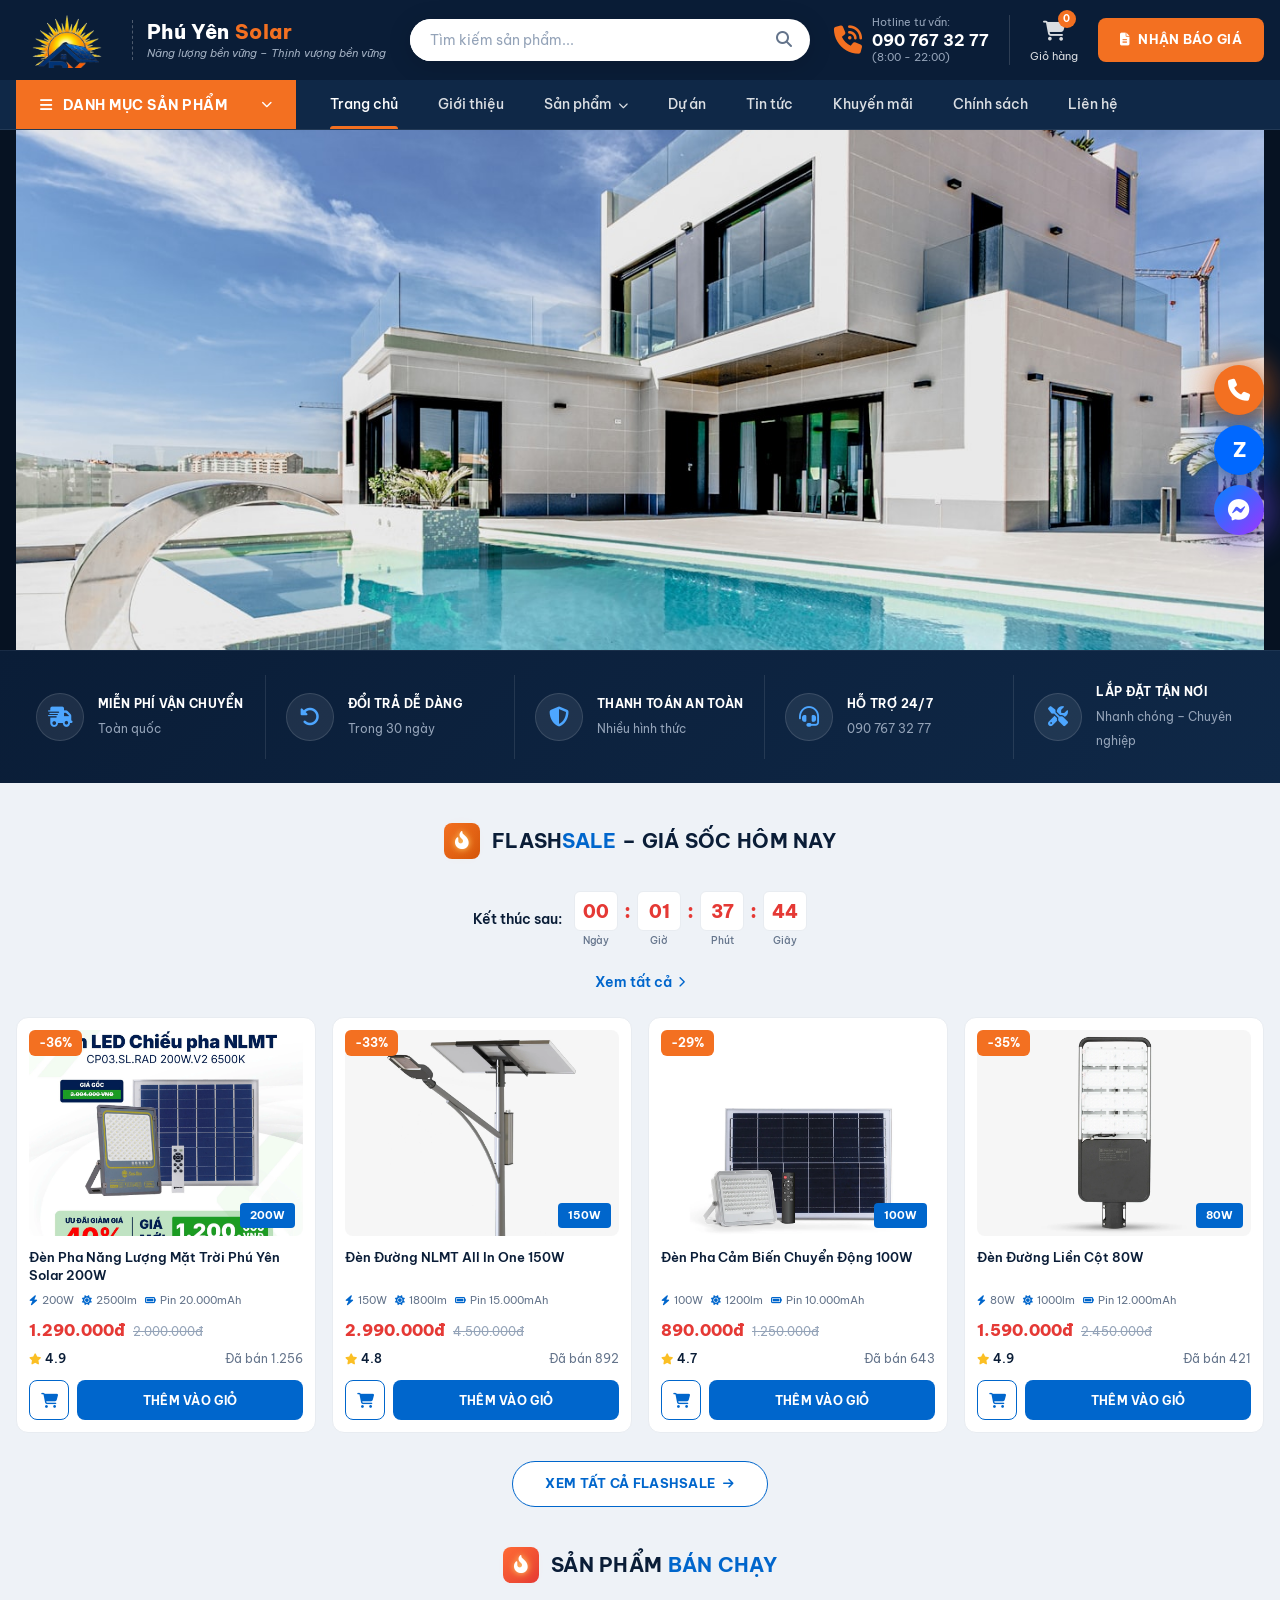
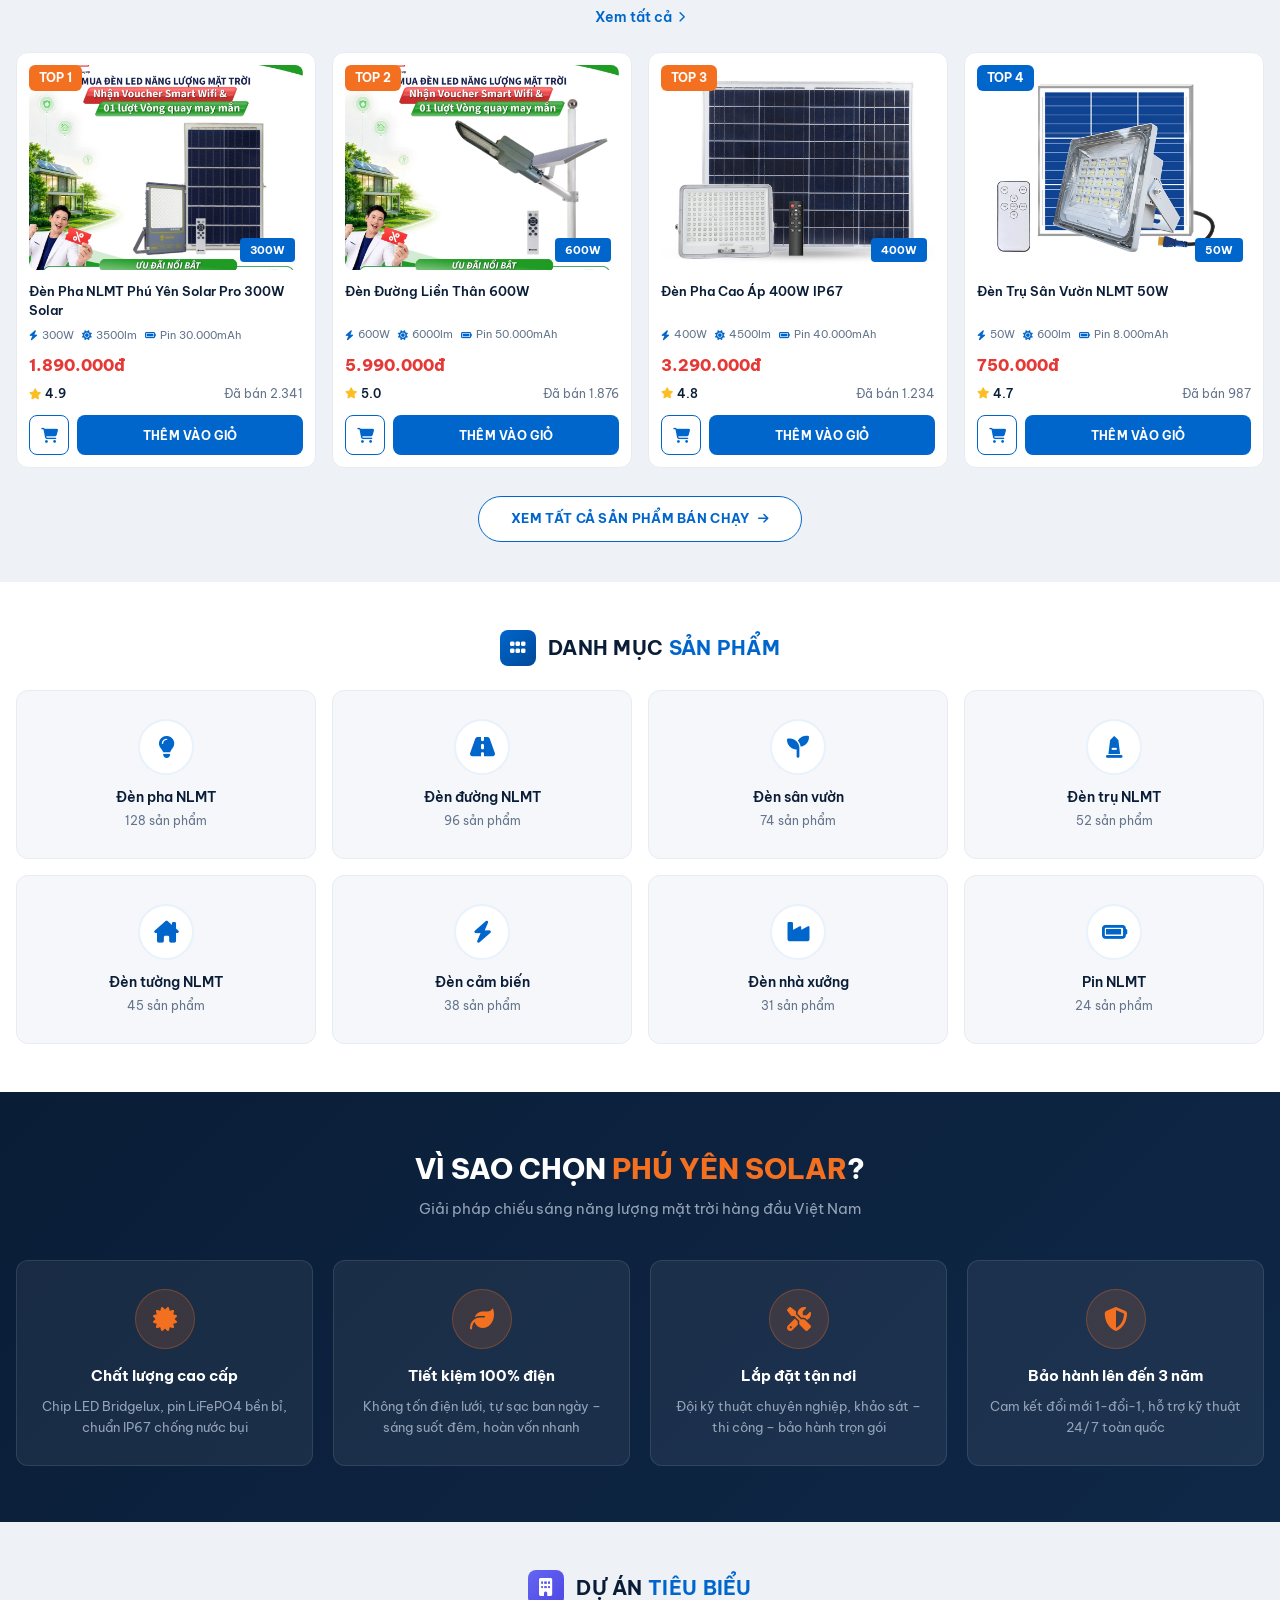
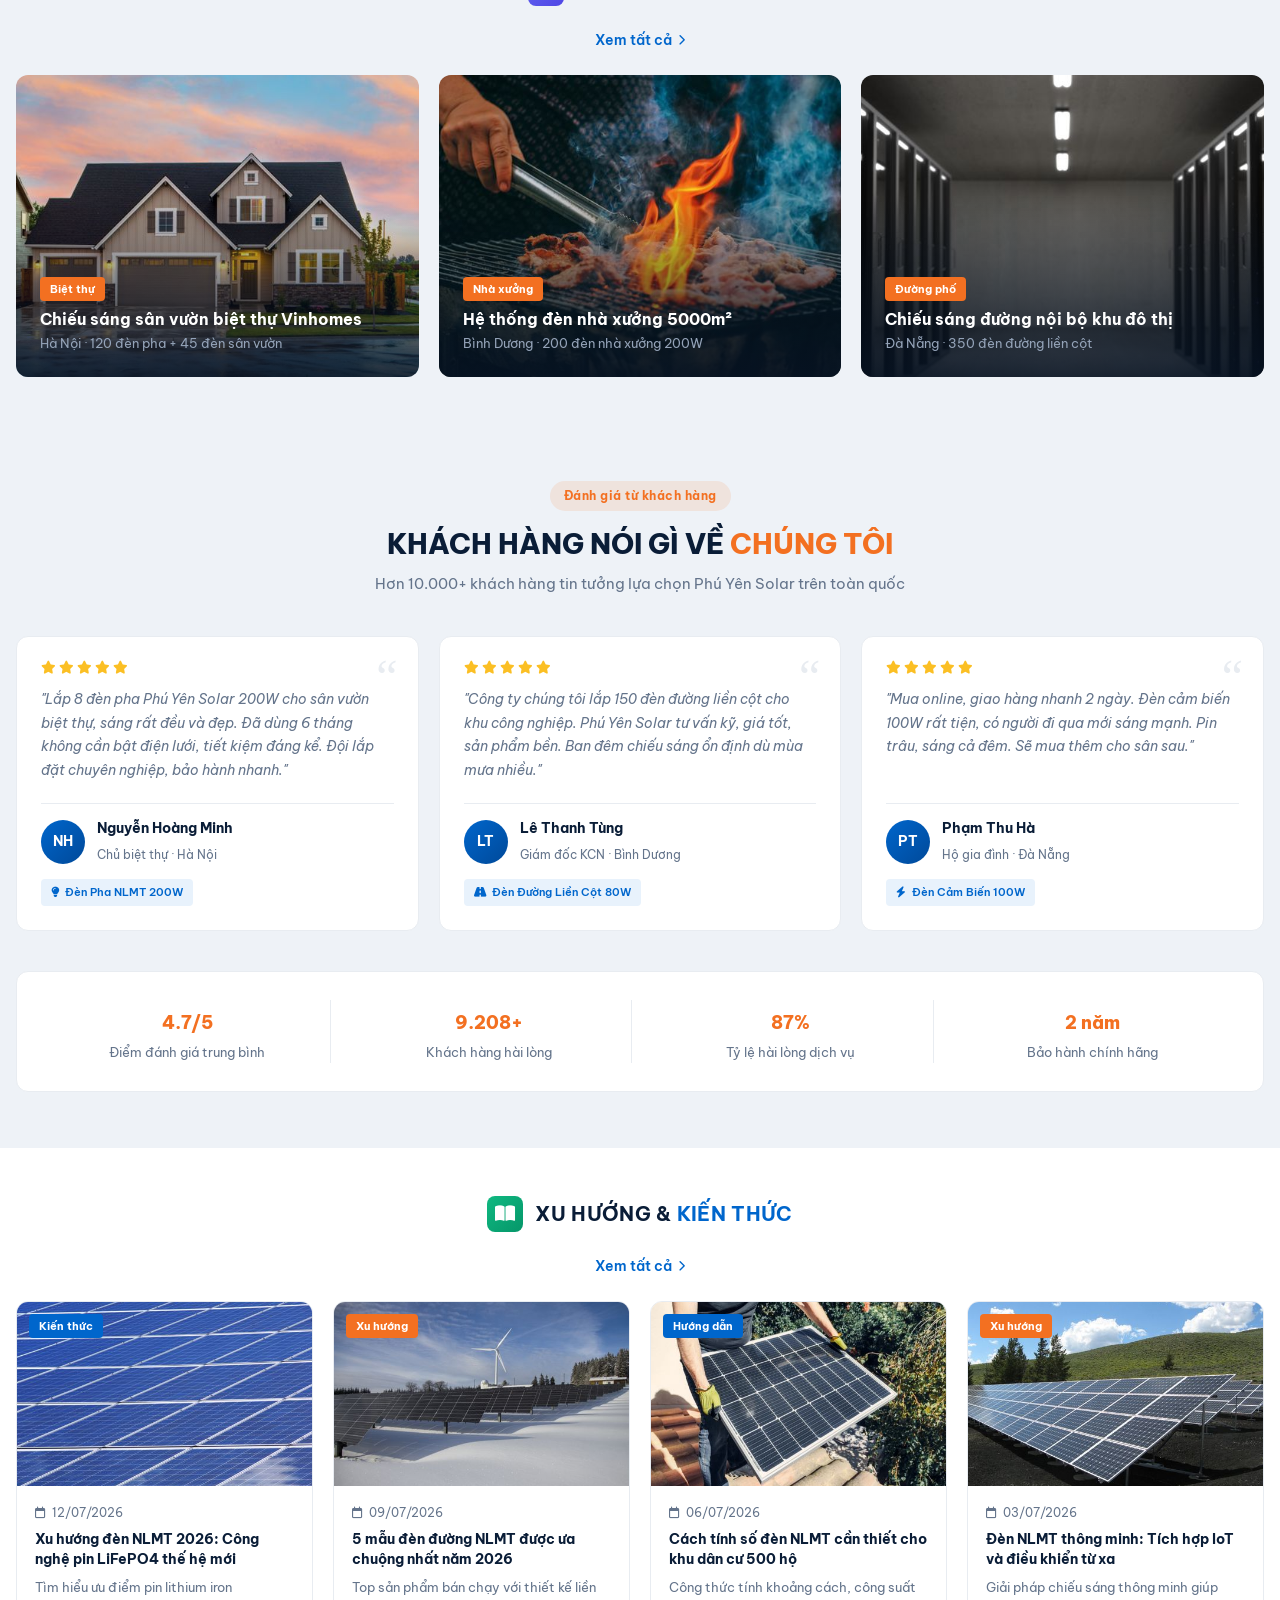
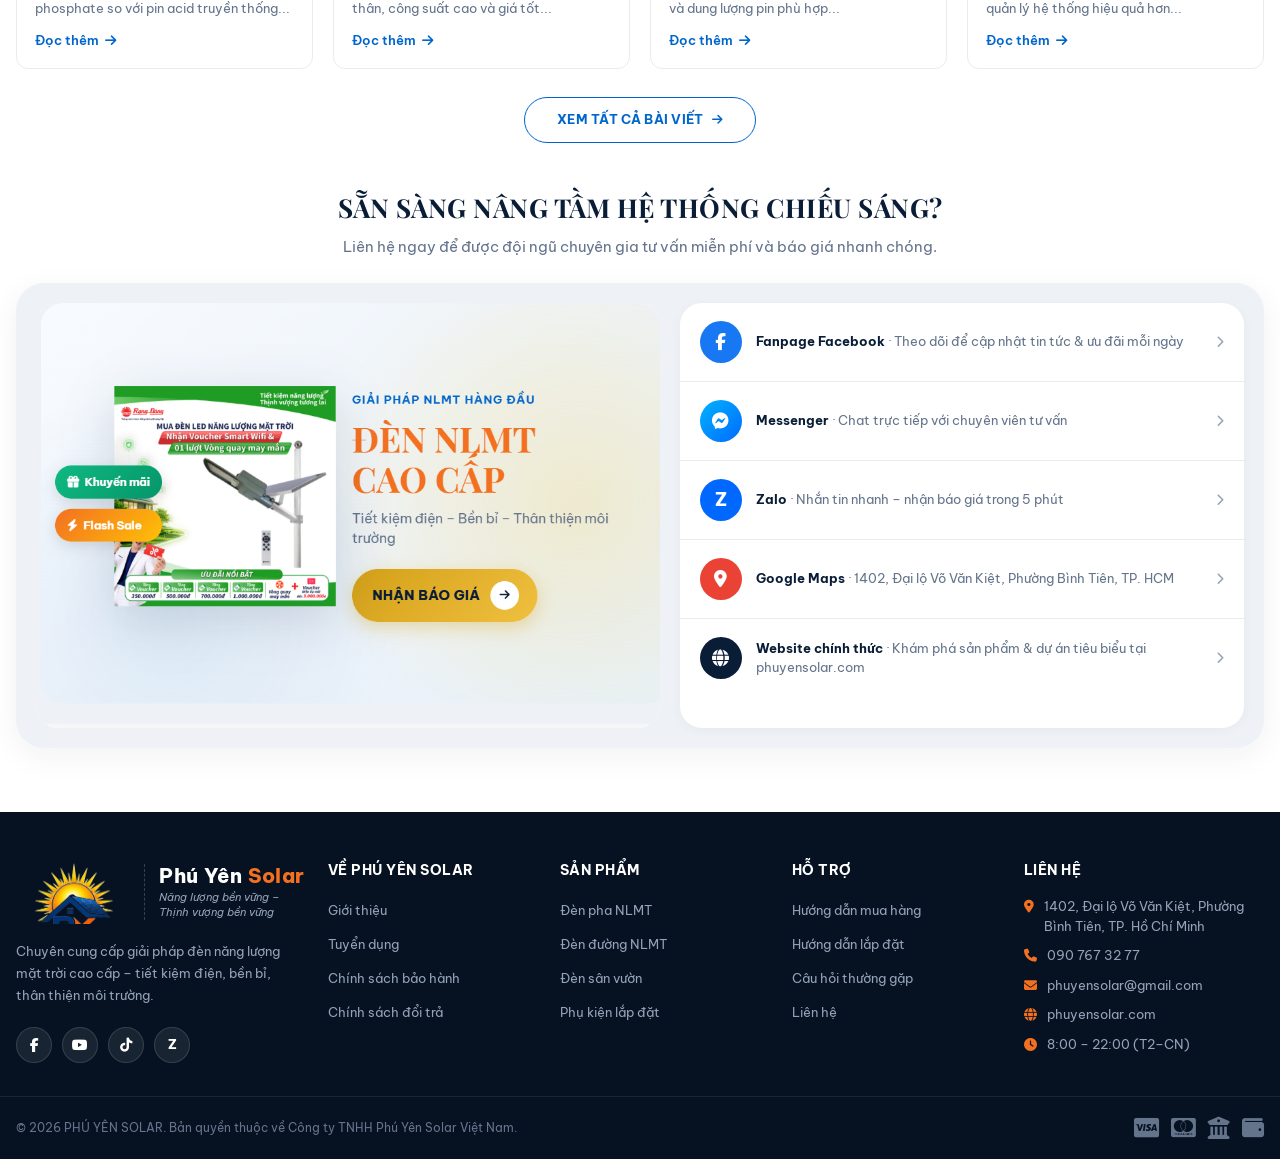
==== commit 17842401: "Add catalog pages, product data, and category mega menu hover. Co-authored-by: Cursor <cursoragent@c" ====
--- a/index.html
+++ b/index.html
@@ -9,6 +9,7 @@
   <link href="https://fonts.googleapis.com/css2?family=Be+Vietnam+Pro:wght@400;500;600;700;800&family=Playfair+Display:wght@600;700&display=swap" rel="stylesheet">
   <link rel="stylesheet" href="https://cdnjs.cloudflare.com/ajax/libs/font-awesome/6.5.1/css/all.min.css">
   <link rel="stylesheet" href="css/style.css">
+  <link rel="stylesheet" href="css/catalog.css">
 </head>
 <body class="is-loading">
 
@@ -35,7 +36,7 @@
   <!-- ========== HEADER TOP ========== -->
   <header class="header-top">
     <div class="container header-top__inner">
-      <a href="https://phuyensolar.com" class="logo">
+      <a href="index.html" class="logo">
         <img src="images/logo-icon.png" alt="" class="logo__img" width="56" height="56">
         <div class="logo__text">
           <span class="logo__name">Phú Yên <span class="logo__accent">Solar</span></span>
@@ -85,78 +86,7 @@
         </button>
 
         <aside class="category-sidebar" id="categorySidebar">
-          <ul class="category-list">
-            <li>
-              <a href="#">
-                <i class="fa-solid fa-lightbulb"></i>
-                <span>Đèn pha năng lượng mặt trời</span>
-                <i class="fa-solid fa-chevron-right"></i>
-              </a>
-            </li>
-            <li>
-              <a href="#">
-                <i class="fa-solid fa-road"></i>
-                <span>Đèn đường năng lượng mặt trời</span>
-                <i class="fa-solid fa-chevron-right"></i>
-              </a>
-            </li>
-            <li>
-              <a href="#">
-                <i class="fa-solid fa-seedling"></i>
-                <span>Đèn sân vườn năng lượng mặt trời</span>
-                <i class="fa-solid fa-chevron-right"></i>
-              </a>
-            </li>
-            <li>
-              <a href="#">
-                <i class="fa-solid fa-monument"></i>
-                <span>Đèn trụ năng lượng mặt trời</span>
-                <i class="fa-solid fa-chevron-right"></i>
-              </a>
-            </li>
-            <li>
-              <a href="#">
-                <i class="fa-solid fa-house-chimney"></i>
-                <span>Đèn tường năng lượng mặt trời</span>
-                <i class="fa-solid fa-chevron-right"></i>
-              </a>
-            </li>
-            <li>
-              <a href="#">
-                <i class="fa-solid fa-bolt"></i>
-                <span>Đèn cảm biến năng lượng mặt trời</span>
-                <i class="fa-solid fa-chevron-right"></i>
-              </a>
-            </li>
-            <li>
-              <a href="#">
-                <i class="fa-solid fa-star"></i>
-                <span>Đèn trang trí năng lượng mặt trời</span>
-                <i class="fa-solid fa-chevron-right"></i>
-              </a>
-            </li>
-            <li>
-              <a href="#">
-                <i class="fa-solid fa-industry"></i>
-                <span>Đèn nhà xưởng năng lượng mặt trời</span>
-                <i class="fa-solid fa-chevron-right"></i>
-              </a>
-            </li>
-            <li>
-              <a href="#">
-                <i class="fa-solid fa-battery-full"></i>
-                <span>Pin năng lượng mặt trời</span>
-                <i class="fa-solid fa-chevron-right"></i>
-              </a>
-            </li>
-            <li>
-              <a href="#">
-                <i class="fa-solid fa-screwdriver-wrench"></i>
-                <span>Phụ kiện lắp đặt</span>
-                <i class="fa-solid fa-chevron-right"></i>
-              </a>
-            </li>
-          </ul>
+          <ul class="category-list" id="categoryList"></ul>
         </aside>
       </div>
 
@@ -164,7 +94,7 @@
         <li><a href="#" class="active">Trang chủ</a></li>
         <li><a href="#">Giới thiệu</a></li>
         <li class="has-dropdown">
-          <a href="#">Sản phẩm <i class="fa-solid fa-chevron-down"></i></a>
+          <a href="pages/danh-muc.html?cat=den-pha-nlmt">Sản phẩm <i class="fa-solid fa-chevron-down"></i></a>
         </li>
         <li><a href="#">Dự án</a></li>
         <li><a href="#">Tin tức</a></li>
@@ -489,42 +419,42 @@
         </div>
       </div>
       <div class="category-grid">
-        <a href="#" class="category-card">
+        <a href="pages/danh-muc.html?cat=den-pha-nlmt" class="category-card">
           <div class="category-card__icon"><i class="fa-solid fa-lightbulb"></i></div>
           <span>Đèn pha NLMT</span>
           <small>128 sản phẩm</small>
         </a>
-        <a href="#" class="category-card">
+        <a href="pages/danh-muc.html?cat=den-duong-nlmt" class="category-card">
           <div class="category-card__icon"><i class="fa-solid fa-road"></i></div>
           <span>Đèn đường NLMT</span>
           <small>96 sản phẩm</small>
         </a>
-        <a href="#" class="category-card">
+        <a href="pages/danh-muc.html?cat=den-san-vuon-nlmt" class="category-card">
           <div class="category-card__icon"><i class="fa-solid fa-seedling"></i></div>
           <span>Đèn sân vườn</span>
           <small>74 sản phẩm</small>
         </a>
-        <a href="#" class="category-card">
+        <a href="pages/danh-muc.html?cat=den-tru-nlmt" class="category-card">
           <div class="category-card__icon"><i class="fa-solid fa-monument"></i></div>
           <span>Đèn trụ NLMT</span>
           <small>52 sản phẩm</small>
         </a>
-        <a href="#" class="category-card">
+        <a href="pages/danh-muc.html?cat=den-tuong-nlmt" class="category-card">
           <div class="category-card__icon"><i class="fa-solid fa-house-chimney"></i></div>
           <span>Đèn tường NLMT</span>
           <small>45 sản phẩm</small>
         </a>
-        <a href="#" class="category-card">
+        <a href="pages/danh-muc.html?cat=den-cam-bien-nlmt" class="category-card">
           <div class="category-card__icon"><i class="fa-solid fa-bolt"></i></div>
           <span>Đèn cảm biến</span>
           <small>38 sản phẩm</small>
         </a>
-        <a href="#" class="category-card">
+        <a href="pages/danh-muc.html?cat=den-nha-xuong-nlmt" class="category-card">
           <div class="category-card__icon"><i class="fa-solid fa-industry"></i></div>
           <span>Đèn nhà xưởng</span>
           <small>31 sản phẩm</small>
         </a>
-        <a href="#" class="category-card">
+        <a href="pages/danh-muc.html?cat=pin-nlmt" class="category-card">
           <div class="category-card__icon"><i class="fa-solid fa-battery-full"></i></div>
           <span>Pin NLMT</span>
           <small>24 sản phẩm</small>
@@ -834,10 +764,10 @@
         <div class="footer-col">
           <h4>Sản phẩm</h4>
           <ul>
-            <li><a href="#">Đèn pha NLMT</a></li>
-            <li><a href="#">Đèn đường NLMT</a></li>
-            <li><a href="#">Đèn sân vườn</a></li>
-            <li><a href="#">Phụ kiện lắp đặt</a></li>
+            <li><a href="pages/danh-muc.html?cat=den-pha-nlmt">Đèn pha NLMT</a></li>
+            <li><a href="pages/danh-muc.html?cat=den-duong-nlmt">Đèn đường NLMT</a></li>
+            <li><a href="pages/danh-muc.html?cat=den-san-vuon-nlmt">Đèn sân vườn</a></li>
+            <li><a href="pages/danh-muc.html?cat=phu-kien-lap-dat">Phụ kiện lắp đặt</a></li>
           </ul>
         </div>
         <div class="footer-col">
@@ -887,6 +817,8 @@
     </a>
   </div>
 
+  <script src="js/products-data.js"></script>
+  <script src="js/catalog.js"></script>
   <script src="js/main.js"></script>
 </body>
 </html>
--- a/css/style.css
+++ b/css/style.css
@@ -1432,6 +1432,13 @@
   transition: var(--transition);
 }
 
+a.btn-add-cart {
+  display: inline-flex;
+  align-items: center;
+  justify-content: center;
+  text-decoration: none;
+}
+
 .btn-add-cart:hover {
   background: var(--blue-hover);
 }
--- a/css/catalog.css
+++ b/css/catalog.css
@@ -0,0 +1,529 @@
+/* ===== CATEGORY MEGA MENU ===== */
+@media (min-width: 993px) {
+  .category-dropdown {
+    overflow: visible;
+  }
+
+  .category-sidebar {
+    overflow: visible;
+    max-height: none;
+  }
+}
+
+.category-item {
+  position: relative;
+}
+
+.category-mega {
+  position: absolute;
+  left: 100%;
+  top: 0;
+  width: 680px;
+  background: var(--white);
+  border-radius: 0 var(--radius-lg) var(--radius-lg) 0;
+  box-shadow: 8px 8px 32px rgba(0, 0, 0, 0.12);
+  padding: 20px;
+  opacity: 0;
+  visibility: hidden;
+  transform: translateX(-8px);
+  transition: opacity 0.2s ease, transform 0.2s ease, visibility 0.2s;
+  z-index: 310;
+  pointer-events: none;
+}
+
+@media (min-width: 993px) {
+  .category-item:hover .category-mega,
+  .category-item:focus-within .category-mega {
+    opacity: 1;
+    visibility: visible;
+    transform: translateX(0);
+    pointer-events: auto;
+  }
+
+  .category-item:hover > a,
+  .category-item:focus-within > a {
+    background: var(--gray-100);
+    color: var(--orange);
+    padding-left: 20px;
+  }
+}
+
+.category-mega__head {
+  display: flex;
+  align-items: center;
+  justify-content: space-between;
+  margin-bottom: 16px;
+  padding-bottom: 12px;
+  border-bottom: 1px solid var(--gray-200);
+}
+
+.category-mega__head strong {
+  font-size: 14px;
+  color: var(--navy);
+}
+
+.category-mega__head a {
+  font-size: 12px;
+  font-weight: 600;
+  color: var(--blue);
+  display: inline-flex;
+  align-items: center;
+  gap: 6px;
+}
+
+.category-mega__grid {
+  display: grid;
+  grid-template-columns: repeat(2, 1fr);
+  gap: 12px;
+}
+
+.mega-product {
+  display: flex;
+  align-items: center;
+  gap: 12px;
+  padding: 10px;
+  border-radius: var(--radius);
+  border: 1px solid var(--gray-200);
+  transition: var(--transition);
+}
+
+.mega-product:hover {
+  border-color: var(--blue);
+  background: var(--blue-light);
+}
+
+.mega-product img {
+  width: 64px;
+  height: 64px;
+  object-fit: contain;
+  flex-shrink: 0;
+  background: var(--gray-100);
+  border-radius: 6px;
+  padding: 4px;
+}
+
+.mega-product__info {
+  min-width: 0;
+}
+
+.mega-product__info strong {
+  display: block;
+  font-size: 12px;
+  font-weight: 600;
+  color: var(--navy);
+  line-height: 1.35;
+  margin-bottom: 4px;
+  display: -webkit-box;
+  -webkit-line-clamp: 2;
+  -webkit-box-orient: vertical;
+  overflow: hidden;
+}
+
+.mega-product__price {
+  font-size: 13px;
+  font-weight: 700;
+  color: var(--red);
+}
+
+/* ===== NAV SUBMENU ===== */
+.nav-menu .has-dropdown {
+  position: relative;
+}
+
+.nav-submenu {
+  position: absolute;
+  top: 100%;
+  left: 0;
+  min-width: 280px;
+  background: var(--white);
+  border-radius: 0 0 var(--radius-lg) var(--radius-lg);
+  box-shadow: 0 8px 24px rgba(0, 0, 0, 0.15);
+  opacity: 0;
+  visibility: hidden;
+  transform: translateY(8px);
+  transition: var(--transition);
+  z-index: 400;
+  padding: 8px 0;
+  max-height: 400px;
+  overflow-y: auto;
+}
+
+.nav-menu .has-dropdown:hover .nav-submenu {
+  opacity: 1;
+  visibility: visible;
+  transform: translateY(0);
+}
+
+.nav-submenu a {
+  display: flex;
+  align-items: center;
+  gap: 10px;
+  padding: 10px 18px;
+  font-size: 13px;
+  color: var(--navy) !important;
+}
+
+.nav-submenu a:hover {
+  background: var(--gray-100);
+  color: var(--orange) !important;
+}
+
+.nav-submenu a i {
+  width: 18px;
+  color: var(--orange);
+}
+
+/* ===== CATALOG PAGE ===== */
+.page-breadcrumb {
+  background: var(--gray-100);
+  padding: 14px 0;
+  font-size: 13px;
+  color: var(--gray-600);
+}
+
+.page-breadcrumb a {
+  color: var(--gray-600);
+}
+
+.page-breadcrumb a:hover {
+  color: var(--blue);
+}
+
+.page-breadcrumb span {
+  margin: 0 8px;
+  color: var(--gray-400);
+}
+
+.page-hero {
+  background: linear-gradient(135deg, var(--navy) 0%, var(--navy-light) 100%);
+  padding: 32px 0;
+  color: var(--white);
+}
+
+.page-hero h1 {
+  font-size: clamp(22px, 3vw, 30px);
+  font-weight: 800;
+  margin-bottom: 8px;
+}
+
+.page-hero p {
+  font-size: 14px;
+  color: var(--text-light);
+}
+
+.catalog-layout {
+  display: grid;
+  grid-template-columns: 260px 1fr;
+  gap: 24px;
+  padding: 32px 0 48px;
+}
+
+.catalog-sidebar {
+  position: sticky;
+  top: 20px;
+  align-self: start;
+  background: var(--white);
+  border: 1px solid var(--gray-200);
+  border-radius: var(--radius-lg);
+  overflow: hidden;
+}
+
+.catalog-sidebar__title {
+  padding: 14px 16px;
+  font-size: 13px;
+  font-weight: 700;
+  text-transform: uppercase;
+  letter-spacing: 0.5px;
+  background: var(--navy);
+  color: var(--white);
+}
+
+.catalog-sidebar__link {
+  display: flex;
+  align-items: center;
+  gap: 10px;
+  padding: 12px 16px;
+  font-size: 13px;
+  color: var(--navy);
+  border-bottom: 1px solid var(--gray-200);
+  transition: var(--transition);
+}
+
+.catalog-sidebar__link:last-child {
+  border-bottom: none;
+}
+
+.catalog-sidebar__link i {
+  width: 18px;
+  color: var(--orange);
+  flex-shrink: 0;
+}
+
+.catalog-sidebar__link span {
+  flex: 1;
+  line-height: 1.35;
+}
+
+.catalog-sidebar__link em {
+  font-style: normal;
+  font-size: 11px;
+  color: var(--gray-400);
+}
+
+.catalog-sidebar__link:hover,
+.catalog-sidebar__link.is-active {
+  background: var(--blue-light);
+  color: var(--blue);
+}
+
+.catalog-main__toolbar {
+  display: flex;
+  align-items: center;
+  justify-content: space-between;
+  margin-bottom: 20px;
+  padding-bottom: 16px;
+  border-bottom: 1px solid var(--gray-200);
+  flex-wrap: wrap;
+  gap: 12px;
+}
+
+.catalog-main__count {
+  font-size: 14px;
+  color: var(--gray-600);
+}
+
+.catalog-main__count strong {
+  color: var(--navy);
+}
+
+.catalog-sort select {
+  padding: 8px 12px;
+  border: 1px solid var(--gray-200);
+  border-radius: var(--radius);
+  font-family: var(--font);
+  font-size: 13px;
+  color: var(--navy);
+  background: var(--white);
+}
+
+.catalog-grid {
+  display: grid;
+  grid-template-columns: repeat(3, 1fr);
+  gap: 20px;
+}
+
+/* ===== PRODUCT DETAIL ===== */
+.product-detail {
+  padding: 32px 0 48px;
+}
+
+.product-detail__layout {
+  display: grid;
+  grid-template-columns: 1fr 1fr;
+  gap: 40px;
+  margin-bottom: 40px;
+}
+
+.product-detail__gallery {
+  background: var(--gray-100);
+  border-radius: var(--radius-lg);
+  padding: 24px;
+  display: flex;
+  align-items: center;
+  justify-content: center;
+  border: 1px solid var(--gray-200);
+}
+
+.product-detail__main-img {
+  max-width: 100%;
+  max-height: 400px;
+  object-fit: contain;
+}
+
+.product-detail__brand {
+  font-size: 12px;
+  font-weight: 700;
+  color: var(--blue);
+  text-transform: uppercase;
+  letter-spacing: 1px;
+}
+
+.product-detail__info h1 {
+  font-size: clamp(20px, 2.5vw, 26px);
+  font-weight: 800;
+  color: var(--navy);
+  margin: 8px 0 12px;
+  line-height: 1.35;
+}
+
+.product-detail__rating {
+  display: flex;
+  align-items: center;
+  gap: 16px;
+  font-size: 13px;
+  color: var(--gray-600);
+  margin-bottom: 16px;
+}
+
+.product-detail__price {
+  display: flex;
+  align-items: center;
+  gap: 12px;
+  flex-wrap: wrap;
+  margin-bottom: 20px;
+}
+
+.product-detail__price .price-current {
+  font-size: 28px;
+  font-weight: 800;
+  color: var(--red);
+}
+
+.product-detail__discount {
+  background: var(--red);
+  color: var(--white);
+  font-size: 12px;
+  font-weight: 700;
+  padding: 4px 10px;
+  border-radius: 4px;
+}
+
+.product-detail__highlights {
+  list-style: none;
+  margin-bottom: 24px;
+}
+
+.product-detail__highlights li {
+  display: flex;
+  align-items: center;
+  gap: 10px;
+  padding: 8px 0;
+  font-size: 14px;
+  color: var(--gray-600);
+  border-bottom: 1px solid var(--gray-200);
+}
+
+.product-detail__highlights i {
+  color: var(--orange);
+  width: 20px;
+}
+
+.product-detail__actions {
+  display: flex;
+  gap: 12px;
+  flex-wrap: wrap;
+  margin-bottom: 20px;
+}
+
+.product-detail__actions .btn-add-cart {
+  flex: 1;
+  min-width: 160px;
+  text-align: center;
+  display: inline-flex;
+  align-items: center;
+  justify-content: center;
+  gap: 8px;
+}
+
+.product-detail__trust {
+  display: flex;
+  flex-wrap: wrap;
+  gap: 16px;
+  font-size: 12px;
+  color: var(--gray-600);
+}
+
+.product-detail__trust i {
+  color: var(--orange);
+  margin-right: 4px;
+}
+
+.spec-table {
+  width: 100%;
+  border-collapse: collapse;
+  margin-bottom: 32px;
+  font-size: 14px;
+}
+
+.spec-table th,
+.spec-table td {
+  padding: 12px 16px;
+  border: 1px solid var(--gray-200);
+  text-align: left;
+}
+
+.spec-table th {
+  background: var(--gray-100);
+  font-weight: 600;
+  color: var(--navy);
+  width: 35%;
+}
+
+.product-detail__desc h2,
+#productSpecs h2 {
+  font-size: 18px;
+  font-weight: 700;
+  color: var(--navy);
+  margin-bottom: 12px;
+}
+
+.product-detail__desc p {
+  font-size: 14px;
+  color: var(--gray-600);
+  line-height: 1.7;
+}
+
+.related-section {
+  padding: 40px 0 48px;
+  background: var(--section-bg);
+}
+
+.related-section h2 {
+  font-size: 20px;
+  font-weight: 800;
+  color: var(--navy);
+  margin-bottom: 24px;
+  text-align: center;
+}
+
+.related-section h2 strong {
+  color: var(--blue);
+}
+
+@media (max-width: 992px) {
+  .category-mega {
+    display: none;
+  }
+
+  .catalog-layout {
+    grid-template-columns: 1fr;
+  }
+
+  .catalog-sidebar {
+    position: static;
+    display: grid;
+    grid-template-columns: repeat(2, 1fr);
+  }
+
+  .catalog-sidebar__title {
+    grid-column: 1 / -1;
+  }
+
+  .catalog-grid {
+    grid-template-columns: repeat(2, 1fr);
+  }
+
+  .product-detail__layout {
+    grid-template-columns: 1fr;
+  }
+}
+
+@media (max-width: 576px) {
+  .catalog-sidebar {
+    grid-template-columns: 1fr;
+  }
+
+  .catalog-grid {
+    grid-template-columns: 1fr;
+  }
+}
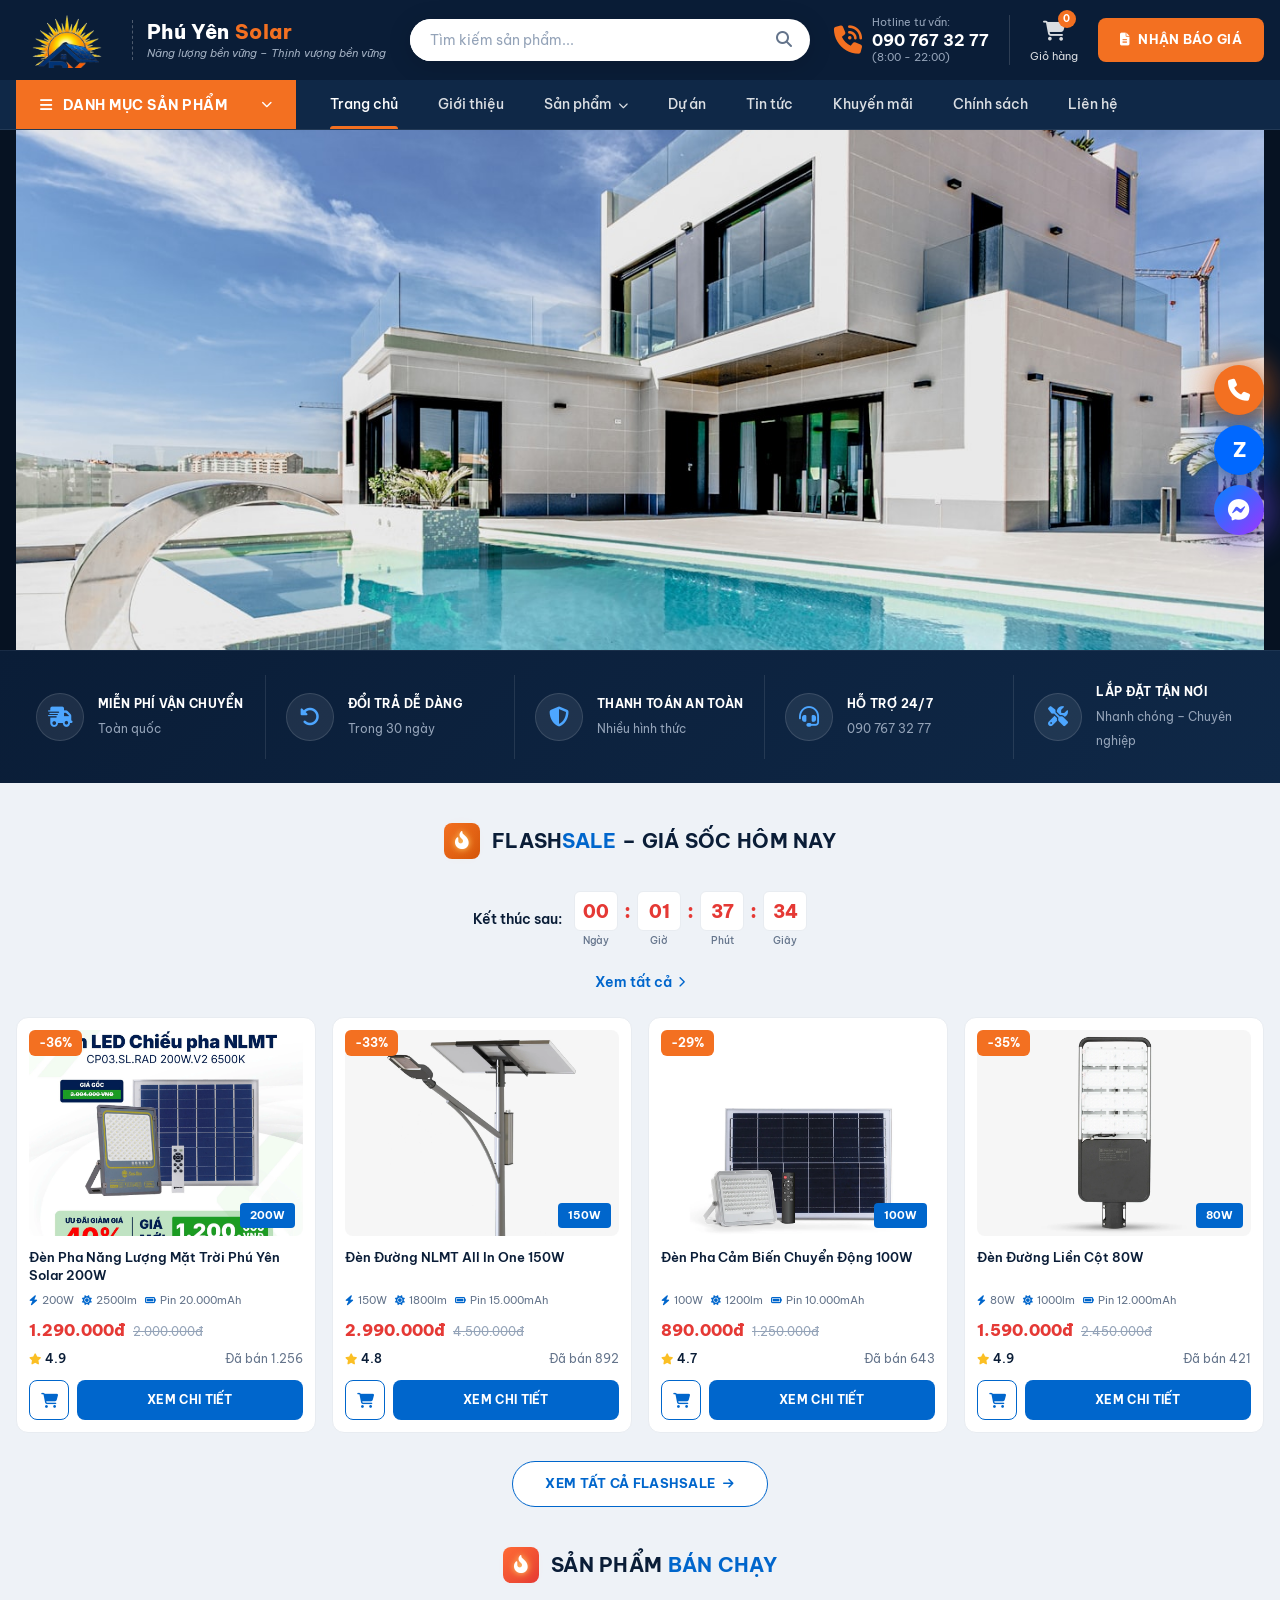
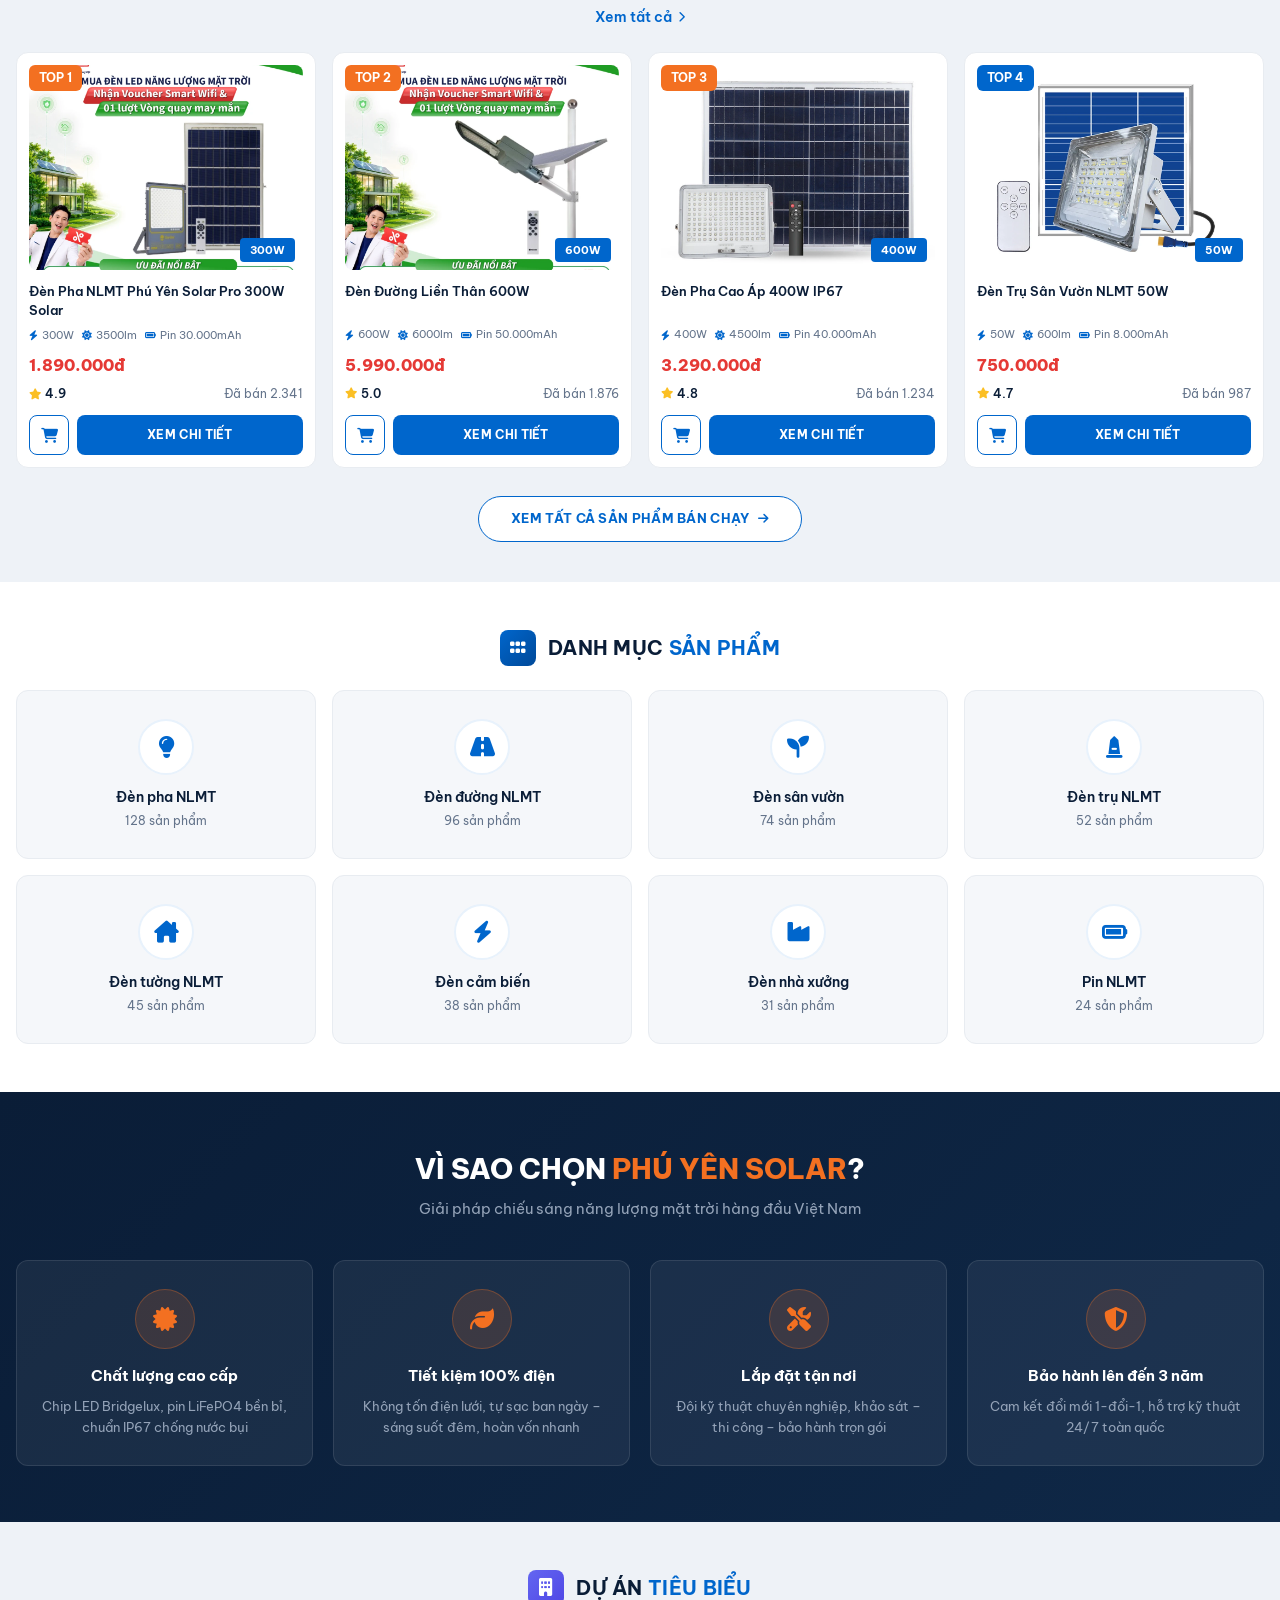
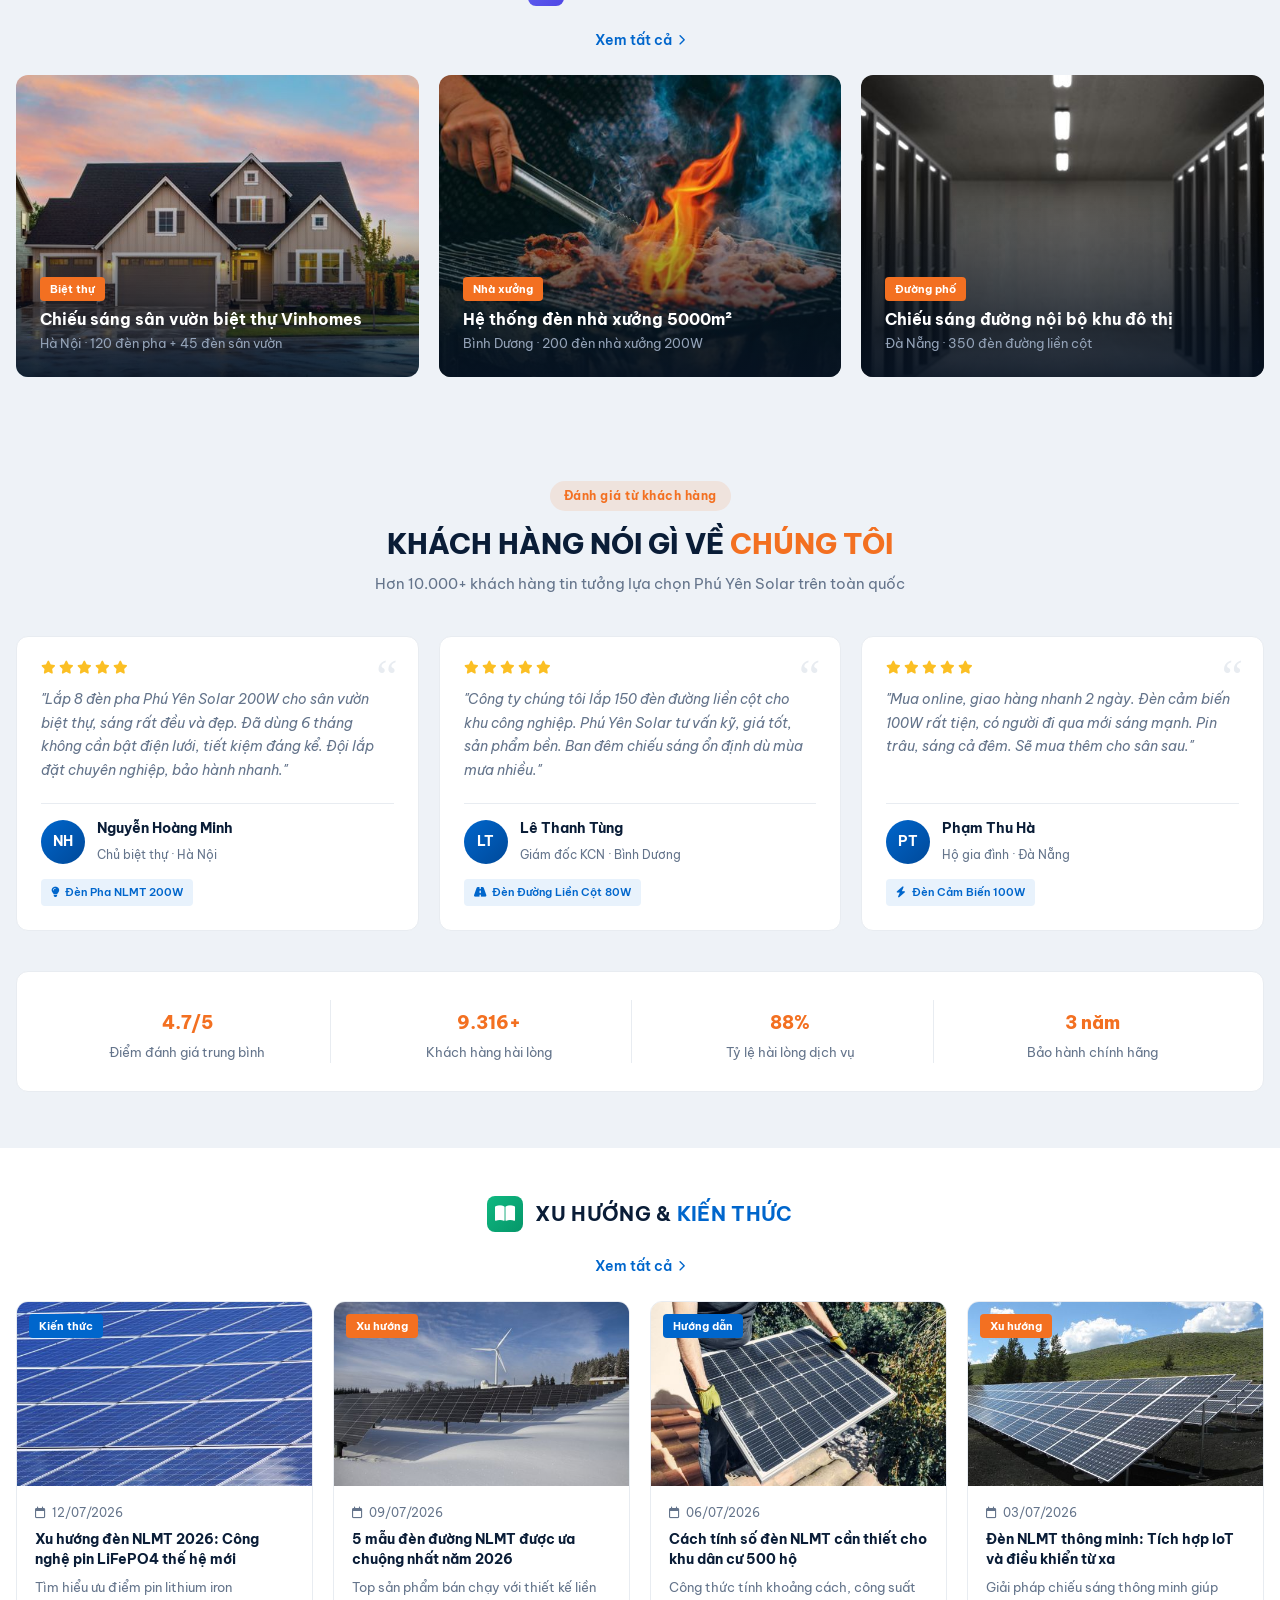
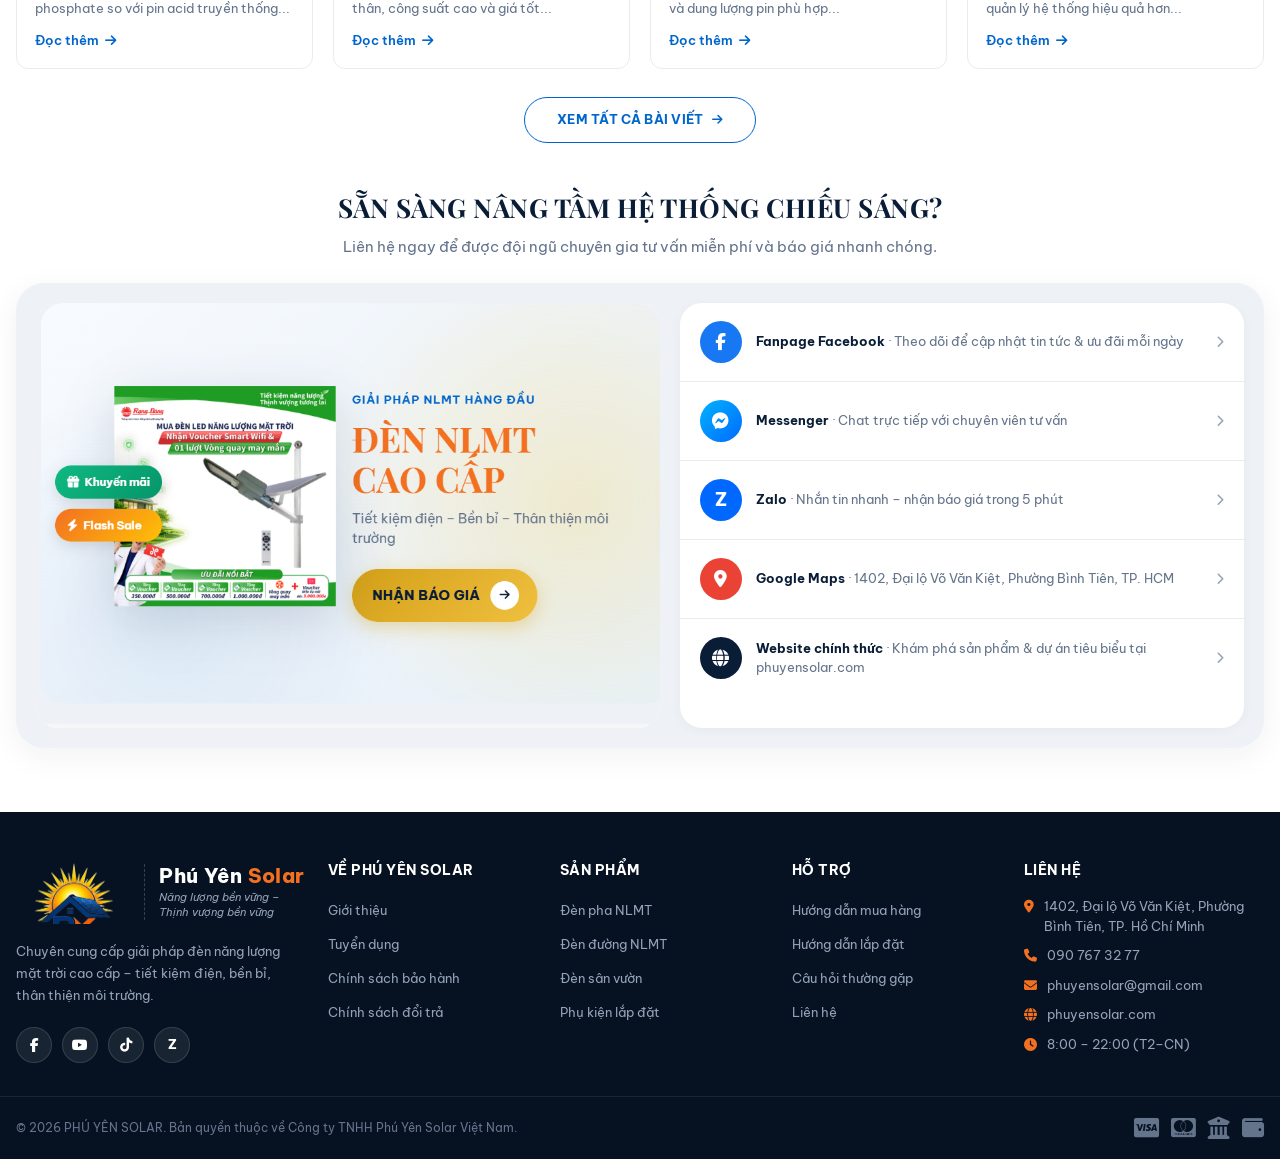
==== commit b279b3ea: "Link Flash Sale and bestseller cards to product detail pages. Co-authored-by: Cursor <cursoragent@cu" ====
--- a/index.html
+++ b/index.html
@@ -175,17 +175,17 @@
             <div class="countdown__item"><span class="countdown__num" data-unit="seconds">00</span><span class="countdown__unit">Giây</span></div>
           </div>
         </div>
-        <a href="#" class="section-header__link">Xem tất cả <i class="fa-solid fa-chevron-right"></i></a>
+        <a href="pages/danh-muc.html?cat=den-pha-nlmt" class="section-header__link">Xem tất cả <i class="fa-solid fa-chevron-right"></i></a>
       </div>
 
       <div class="product-grid">
         <article class="product-card">
           <span class="product-card__badge product-card__badge--sale">-36%</span>
-          <a href="#" class="product-card__image">
+          <a href="pages/chi-tiet.html?id=den-pha-nlmt-cp03-sl-rad-200w" class="product-card__image">
             <img src="images/products/pha-200w.jpg" alt="Đèn Pha Phú Yên Solar 200W">
             <span class="product-card__power">200W</span>
           </a>
-          <h3 class="product-card__title"><a href="#">Đèn Pha Năng Lượng Mặt Trời Phú Yên Solar 200W</a></h3>
+          <h3 class="product-card__title"><a href="pages/chi-tiet.html?id=den-pha-nlmt-cp03-sl-rad-200w">Đèn Pha Năng Lượng Mặt Trời Phú Yên Solar 200W</a></h3>
           <ul class="product-card__specs">
             <li><i class="fa-solid fa-bolt"></i> 200W</li>
             <li><i class="fa-solid fa-sun"></i> 2500lm</li>
@@ -201,17 +201,17 @@
           </div>
           <div class="product-card__actions">
             <button type="button" class="btn-icon-cart" aria-label="Thêm vào giỏ"><i class="fa-solid fa-cart-shopping"></i></button>
-            <button type="button" class="btn-add-cart">THÊM VÀO GIỎ</button>
+            <a href="pages/chi-tiet.html?id=den-pha-nlmt-cp03-sl-rad-200w" class="btn-add-cart">XEM CHI TIẾT</a>
           </div>
         </article>
 
         <article class="product-card">
           <span class="product-card__badge product-card__badge--sale">-33%</span>
-          <a href="#" class="product-card__image">
+          <a href="pages/chi-tiet.html?id=den-duong-all-in-one-150w" class="product-card__image">
             <img src="images/products/duong-150w.jpg" alt="Đèn Đường All In One 150W">
             <span class="product-card__power">150W</span>
           </a>
-          <h3 class="product-card__title"><a href="#">Đèn Đường NLMT All In One 150W</a></h3>
+          <h3 class="product-card__title"><a href="pages/chi-tiet.html?id=den-duong-all-in-one-150w">Đèn Đường NLMT All In One 150W</a></h3>
           <ul class="product-card__specs">
             <li><i class="fa-solid fa-bolt"></i> 150W</li>
             <li><i class="fa-solid fa-sun"></i> 1800lm</li>
@@ -227,17 +227,17 @@
           </div>
           <div class="product-card__actions">
             <button type="button" class="btn-icon-cart" aria-label="Thêm vào giỏ"><i class="fa-solid fa-cart-shopping"></i></button>
-            <button type="button" class="btn-add-cart">THÊM VÀO GIỎ</button>
+            <a href="pages/chi-tiet.html?id=den-duong-all-in-one-150w" class="btn-add-cart">XEM CHI TIẾT</a>
           </div>
         </article>
 
         <article class="product-card">
           <span class="product-card__badge product-card__badge--sale">-29%</span>
-          <a href="#" class="product-card__image">
+          <a href="pages/chi-tiet.html?id=den-pha-cam-bien-chuyen-dong-100w" class="product-card__image">
             <img src="images/products/cam-bien-100w.jpg" alt="Đèn Pha Cảm Biến 100W">
             <span class="product-card__power">100W</span>
           </a>
-          <h3 class="product-card__title"><a href="#">Đèn Pha Cảm Biến Chuyển Động 100W</a></h3>
+          <h3 class="product-card__title"><a href="pages/chi-tiet.html?id=den-pha-cam-bien-chuyen-dong-100w">Đèn Pha Cảm Biến Chuyển Động 100W</a></h3>
           <ul class="product-card__specs">
             <li><i class="fa-solid fa-bolt"></i> 100W</li>
             <li><i class="fa-solid fa-sun"></i> 1200lm</li>
@@ -253,17 +253,17 @@
           </div>
           <div class="product-card__actions">
             <button type="button" class="btn-icon-cart" aria-label="Thêm vào giỏ"><i class="fa-solid fa-cart-shopping"></i></button>
-            <button type="button" class="btn-add-cart">THÊM VÀO GIỎ</button>
+            <a href="pages/chi-tiet.html?id=den-pha-cam-bien-chuyen-dong-100w" class="btn-add-cart">XEM CHI TIẾT</a>
           </div>
         </article>
 
         <article class="product-card">
           <span class="product-card__badge product-card__badge--sale">-35%</span>
-          <a href="#" class="product-card__image">
+          <a href="pages/chi-tiet.html?id=den-duong-lien-cot-80w" class="product-card__image">
             <img src="images/products/lien-cot-80w.jpg" alt="Đèn Đường Liền Cột 80W">
             <span class="product-card__power">80W</span>
           </a>
-          <h3 class="product-card__title"><a href="#">Đèn Đường Liền Cột 80W</a></h3>
+          <h3 class="product-card__title"><a href="pages/chi-tiet.html?id=den-duong-lien-cot-80w">Đèn Đường Liền Cột 80W</a></h3>
           <ul class="product-card__specs">
             <li><i class="fa-solid fa-bolt"></i> 80W</li>
             <li><i class="fa-solid fa-sun"></i> 1000lm</li>
@@ -279,13 +279,13 @@
           </div>
           <div class="product-card__actions">
             <button type="button" class="btn-icon-cart" aria-label="Thêm vào giỏ"><i class="fa-solid fa-cart-shopping"></i></button>
-            <button type="button" class="btn-add-cart">THÊM VÀO GIỎ</button>
+            <a href="pages/chi-tiet.html?id=den-duong-lien-cot-80w" class="btn-add-cart">XEM CHI TIẾT</a>
           </div>
         </article>
       </div>
 
       <div class="section-footer">
-        <a href="#" class="btn-section-more">XEM TẤT CẢ FLASHSALE <i class="fa-solid fa-arrow-right"></i></a>
+        <a href="pages/danh-muc.html?cat=den-pha-nlmt" class="btn-section-more">XEM TẤT CẢ FLASHSALE <i class="fa-solid fa-arrow-right"></i></a>
       </div>
     </div>
   </section>
@@ -298,17 +298,17 @@
           <span class="section-header__icon section-header__icon--fire"><i class="fa-solid fa-fire-flame-curved flame-burning"></i></span>
           <h2>SẢN PHẨM <strong>BÁN CHẠY</strong></h2>
         </div>
-        <a href="#" class="section-header__link">Xem tất cả <i class="fa-solid fa-chevron-right"></i></a>
+        <a href="pages/danh-muc.html?cat=den-pha-nlmt" class="section-header__link">Xem tất cả <i class="fa-solid fa-chevron-right"></i></a>
       </div>
 
       <div class="product-grid product-grid--bestseller">
         <article class="product-card product-card--bestseller">
           <span class="product-card__badge product-card__badge--top">TOP 1</span>
-          <a href="#" class="product-card__image">
+          <a href="pages/chi-tiet.html?id=den-pha-nlmt-cp03-sl-rad-300w" class="product-card__image">
             <img src="images/products/pha-300w.png" alt="Đèn Pha Phú Yên Solar Pro 300W">
             <span class="product-card__power">300W</span>
           </a>
-          <h3 class="product-card__title"><a href="#">Đèn Pha NLMT Phú Yên Solar Pro 300W Solar</a></h3>
+          <h3 class="product-card__title"><a href="pages/chi-tiet.html?id=den-pha-nlmt-cp03-sl-rad-300w">Đèn Pha NLMT Phú Yên Solar Pro 300W Solar</a></h3>
           <ul class="product-card__specs">
             <li><i class="fa-solid fa-bolt"></i> 300W</li>
             <li><i class="fa-solid fa-sun"></i> 3500lm</li>
@@ -323,17 +323,17 @@
           </div>
           <div class="product-card__actions">
             <button type="button" class="btn-icon-cart" aria-label="Thêm vào giỏ"><i class="fa-solid fa-cart-shopping"></i></button>
-            <button type="button" class="btn-add-cart">THÊM VÀO GIỎ</button>
+            <a href="pages/chi-tiet.html?id=den-pha-nlmt-cp03-sl-rad-300w" class="btn-add-cart">XEM CHI TIẾT</a>
           </div>
         </article>
 
         <article class="product-card product-card--bestseller">
           <span class="product-card__badge product-card__badge--top">TOP 2</span>
-          <a href="#" class="product-card__image">
+          <a href="pages/chi-tiet.html?id=den-duong-lien-than-600w" class="product-card__image">
             <img src="images/products/duong-600w.png" alt="Đèn Đường Liền Thân 600W">
             <span class="product-card__power">600W</span>
           </a>
-          <h3 class="product-card__title"><a href="#">Đèn Đường Liền Thân 600W</a></h3>
+          <h3 class="product-card__title"><a href="pages/chi-tiet.html?id=den-duong-lien-than-600w">Đèn Đường Liền Thân 600W</a></h3>
           <ul class="product-card__specs">
             <li><i class="fa-solid fa-bolt"></i> 600W</li>
             <li><i class="fa-solid fa-sun"></i> 6000lm</li>
@@ -348,17 +348,17 @@
           </div>
           <div class="product-card__actions">
             <button type="button" class="btn-icon-cart" aria-label="Thêm vào giỏ"><i class="fa-solid fa-cart-shopping"></i></button>
-            <button type="button" class="btn-add-cart">THÊM VÀO GIỎ</button>
+            <a href="pages/chi-tiet.html?id=den-duong-lien-than-600w" class="btn-add-cart">XEM CHI TIẾT</a>
           </div>
         </article>
 
         <article class="product-card product-card--bestseller">
           <span class="product-card__badge product-card__badge--top">TOP 3</span>
-          <a href="#" class="product-card__image">
+          <a href="pages/chi-tiet.html?id=den-pha-cao-ap-400w-ip67" class="product-card__image">
             <img src="images/products/pha-400w.jpg" alt="Đèn Pha Cao Áp 400W">
             <span class="product-card__power">400W</span>
           </a>
-          <h3 class="product-card__title"><a href="#">Đèn Pha Cao Áp 400W IP67</a></h3>
+          <h3 class="product-card__title"><a href="pages/chi-tiet.html?id=den-pha-cao-ap-400w-ip67">Đèn Pha Cao Áp 400W IP67</a></h3>
           <ul class="product-card__specs">
             <li><i class="fa-solid fa-bolt"></i> 400W</li>
             <li><i class="fa-solid fa-sun"></i> 4500lm</li>
@@ -373,17 +373,17 @@
           </div>
           <div class="product-card__actions">
             <button type="button" class="btn-icon-cart" aria-label="Thêm vào giỏ"><i class="fa-solid fa-cart-shopping"></i></button>
-            <button type="button" class="btn-add-cart">THÊM VÀO GIỎ</button>
+            <a href="pages/chi-tiet.html?id=den-pha-cao-ap-400w-ip67" class="btn-add-cart">XEM CHI TIẾT</a>
           </div>
         </article>
 
         <article class="product-card product-card--bestseller">
           <span class="product-card__badge product-card__badge--top product-card__badge--top-blue">TOP 4</span>
-          <a href="#" class="product-card__image">
+          <a href="pages/chi-tiet.html?id=den-tru-san-vuon-nlmt-50w" class="product-card__image">
             <img src="images/products/tru-50w.jpg" alt="Đèn Trụ Sân Vườn 50W">
             <span class="product-card__power">50W</span>
           </a>
-          <h3 class="product-card__title"><a href="#">Đèn Trụ Sân Vườn NLMT 50W</a></h3>
+          <h3 class="product-card__title"><a href="pages/chi-tiet.html?id=den-tru-san-vuon-nlmt-50w">Đèn Trụ Sân Vườn NLMT 50W</a></h3>
           <ul class="product-card__specs">
             <li><i class="fa-solid fa-bolt"></i> 50W</li>
             <li><i class="fa-solid fa-sun"></i> 600lm</li>
@@ -398,13 +398,13 @@
           </div>
           <div class="product-card__actions">
             <button type="button" class="btn-icon-cart" aria-label="Thêm vào giỏ"><i class="fa-solid fa-cart-shopping"></i></button>
-            <button type="button" class="btn-add-cart">THÊM VÀO GIỎ</button>
+            <a href="pages/chi-tiet.html?id=den-tru-san-vuon-nlmt-50w" class="btn-add-cart">XEM CHI TIẾT</a>
           </div>
         </article>
       </div>
 
       <div class="section-footer">
-        <a href="#" class="btn-section-more">XEM TẤT CẢ SẢN PHẨM BÁN CHẠY <i class="fa-solid fa-arrow-right"></i></a>
+        <a href="pages/danh-muc.html?cat=den-pha-nlmt" class="btn-section-more">XEM TẤT CẢ SẢN PHẨM BÁN CHẠY <i class="fa-solid fa-arrow-right"></i></a>
       </div>
     </div>
   </section>
@@ -503,7 +503,7 @@
           <span class="section-header__icon section-header__icon--project"><i class="fa-solid fa-building"></i></span>
           <h2>DỰ ÁN <strong>TIÊU BIỂU</strong></h2>
         </div>
-        <a href="#" class="section-header__link">Xem tất cả <i class="fa-solid fa-chevron-right"></i></a>
+        <a href="pages/danh-muc.html?cat=den-pha-nlmt" class="section-header__link">Xem tất cả <i class="fa-solid fa-chevron-right"></i></a>
       </div>
       <div class="project-grid">
         <a href="#" class="project-card">
@@ -615,7 +615,7 @@
           <span class="section-header__icon section-header__icon--trend"><i class="fa-solid fa-book-open"></i></span>
           <h2>XU HƯỚNG & <strong>KIẾN THỨC</strong></h2>
         </div>
-        <a href="#" class="section-header__link">Xem tất cả <i class="fa-solid fa-chevron-right"></i></a>
+        <a href="pages/danh-muc.html?cat=den-pha-nlmt" class="section-header__link">Xem tất cả <i class="fa-solid fa-chevron-right"></i></a>
       </div>
       <div class="trend-grid">
         <article class="trend-card">
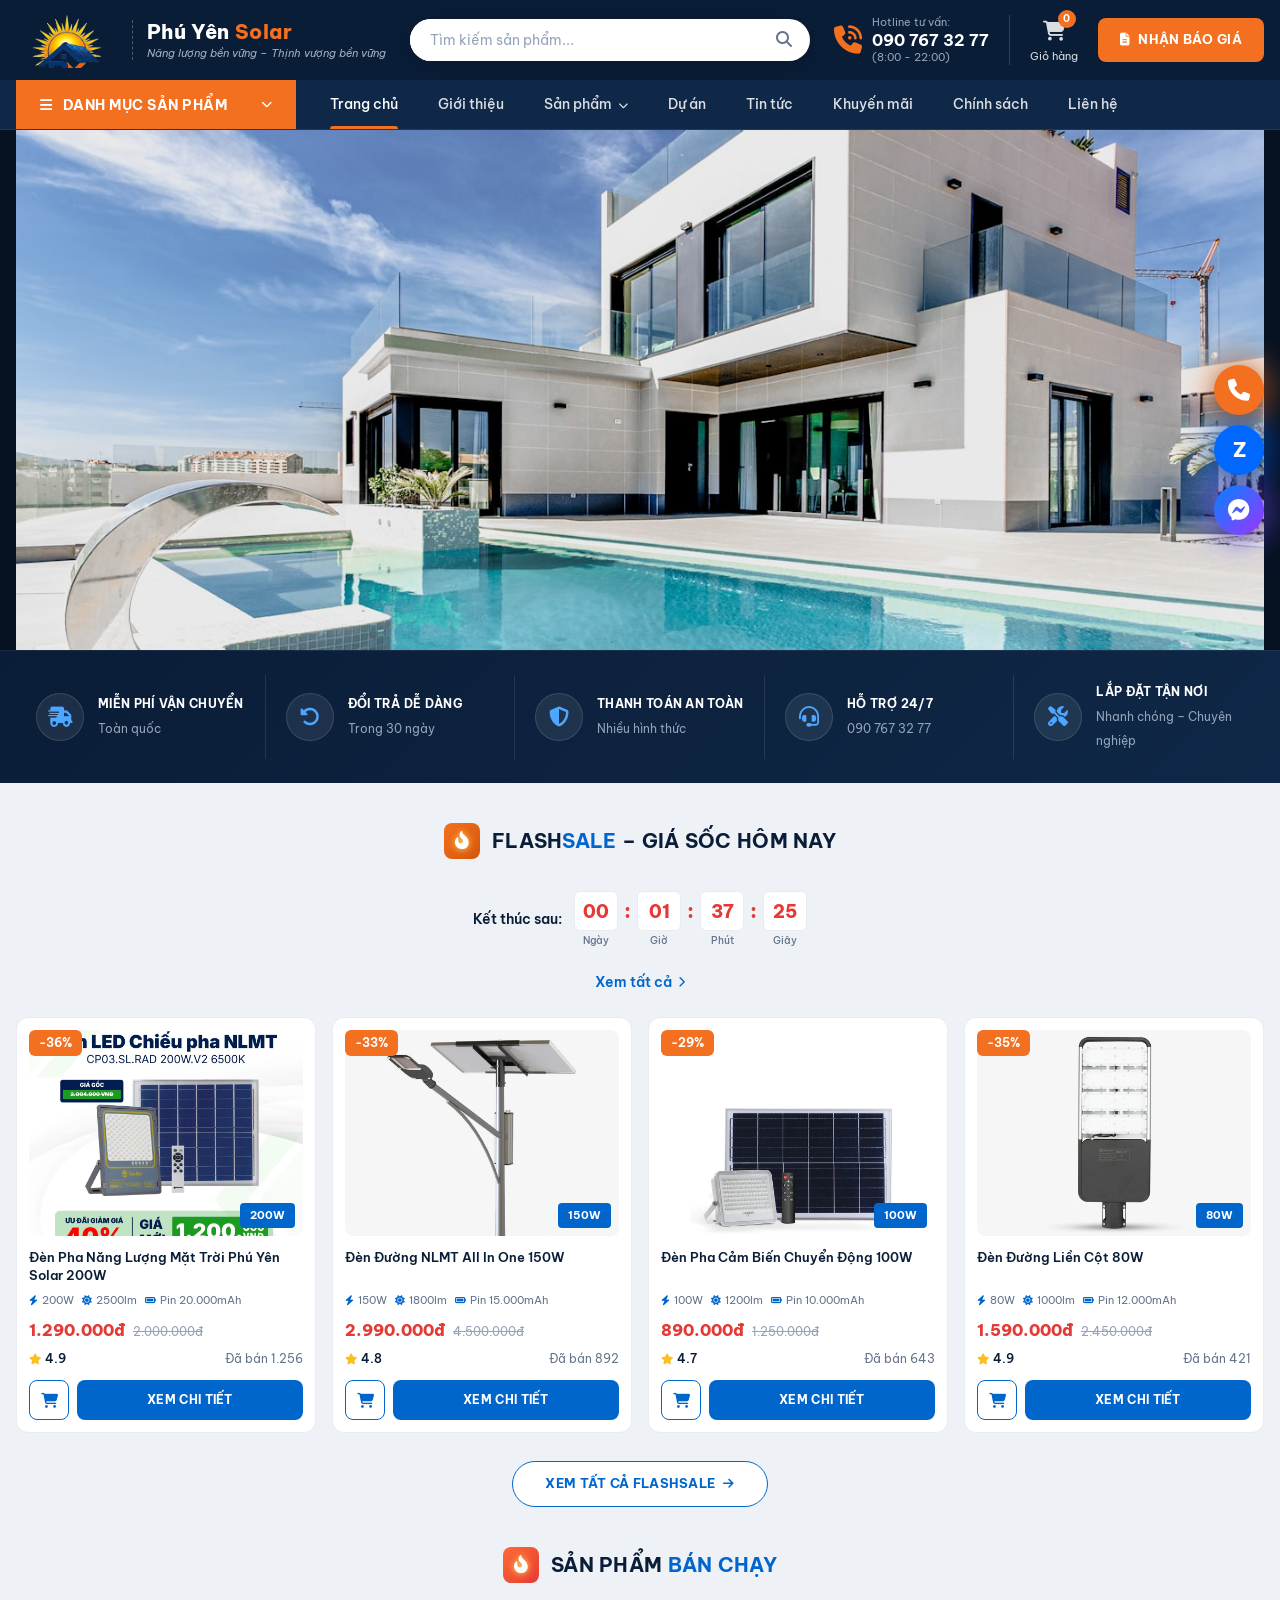
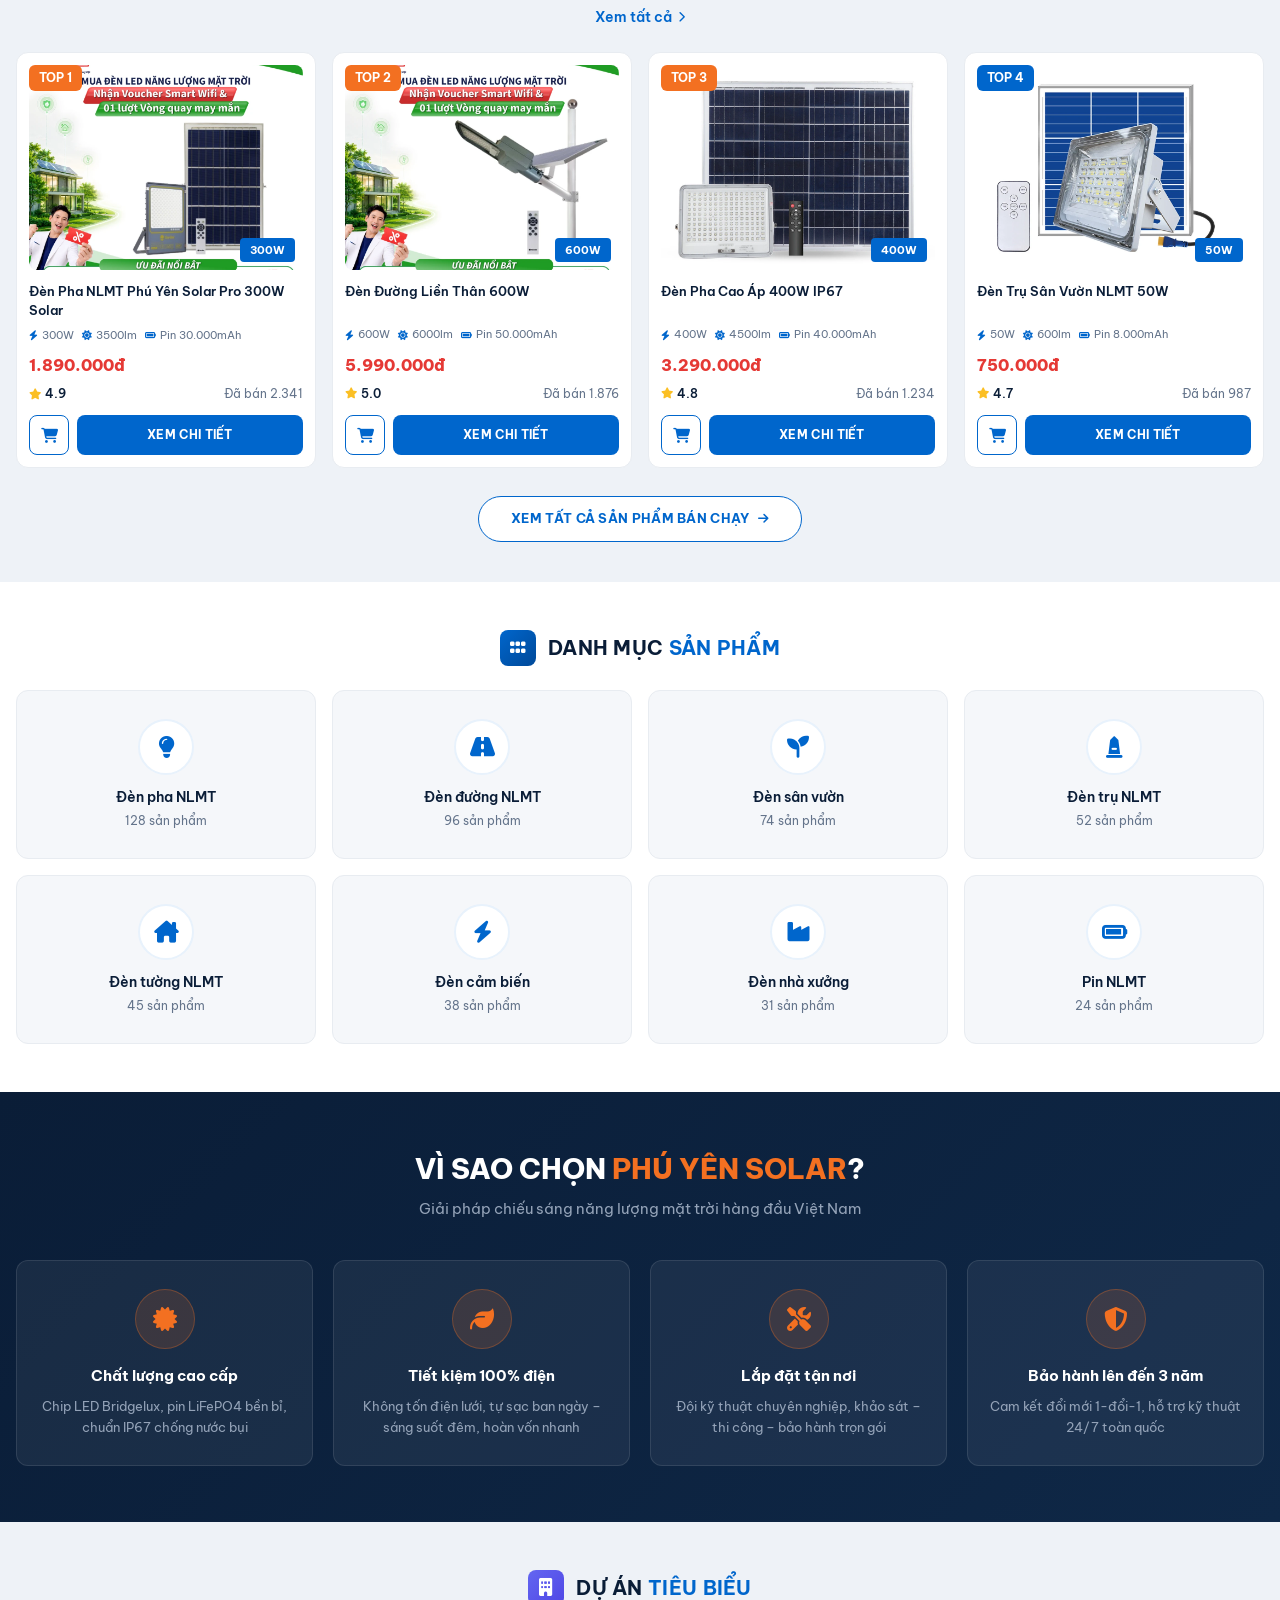
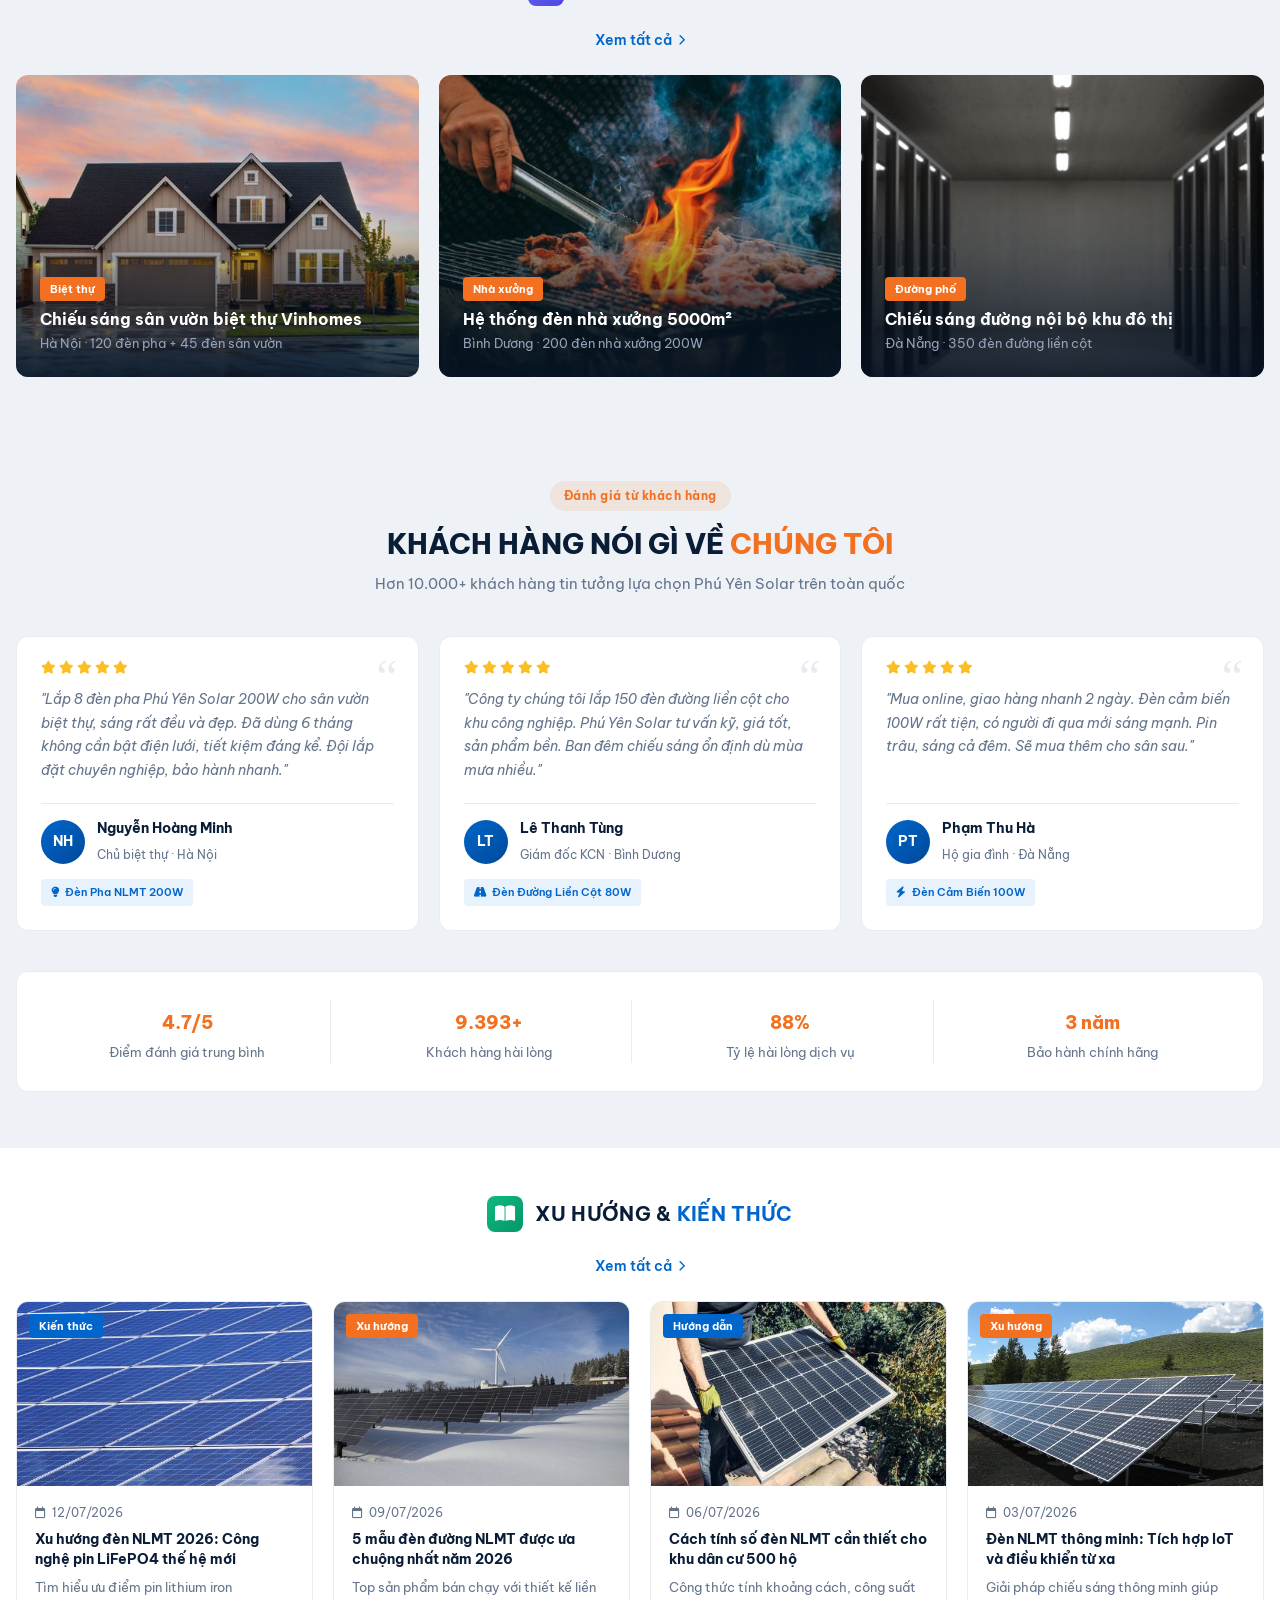
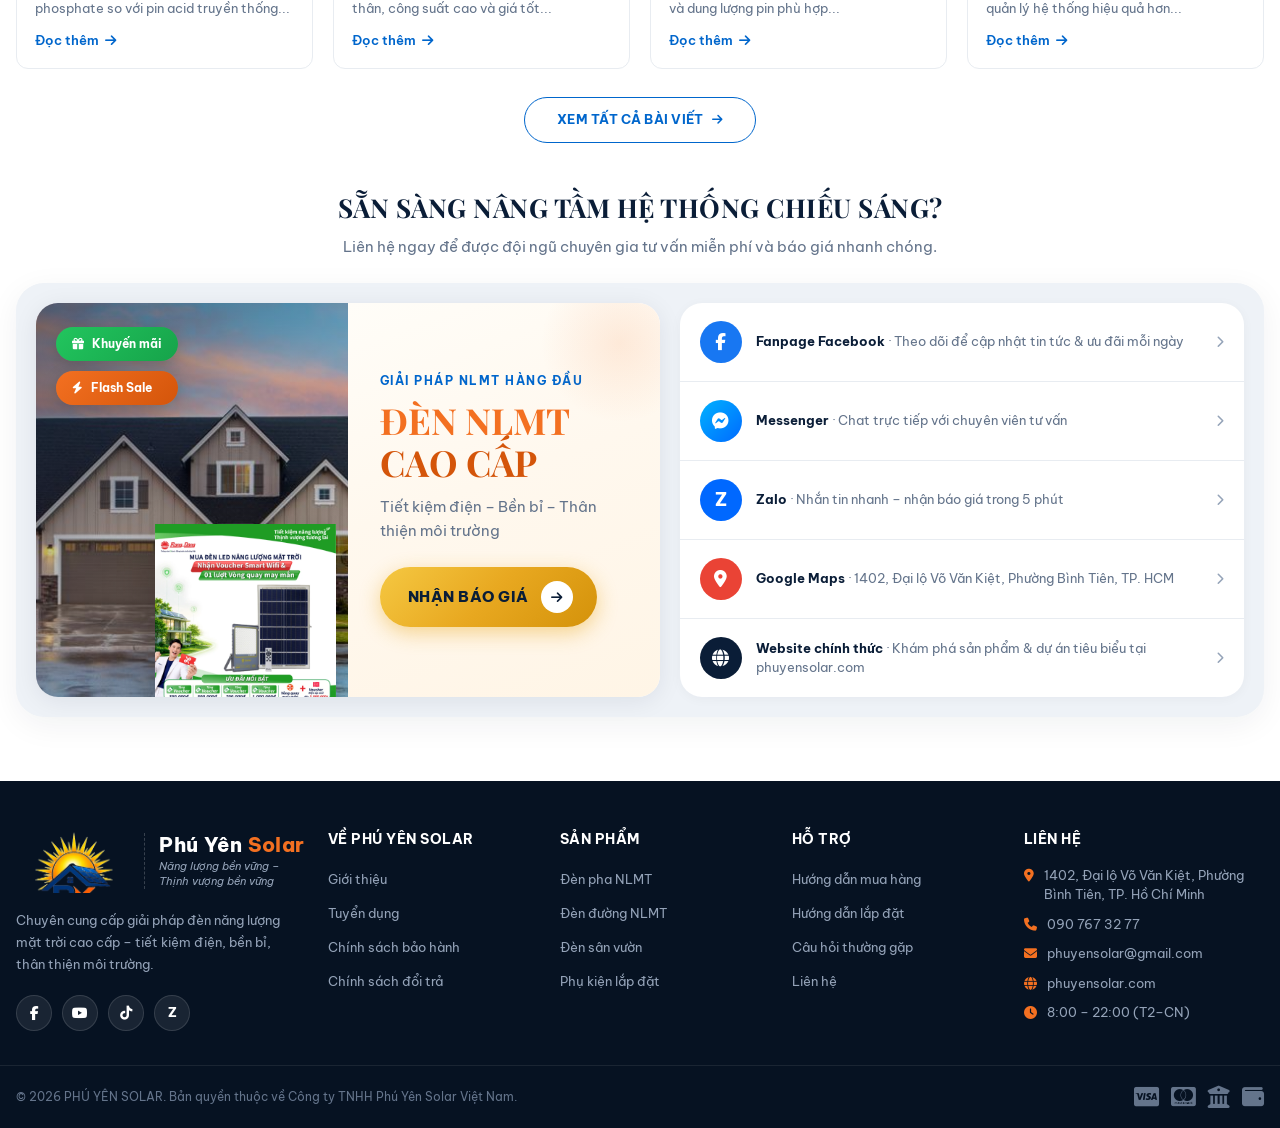
==== commit 136f9081: "Fix category mega menu layout and redesign CTA promo section. Co-authored-by: Cursor <cursoragent@cu" ====
--- a/index.html
+++ b/index.html
@@ -85,9 +85,12 @@
           <i class="fa-solid fa-chevron-down nav-categories__arrow"></i>
         </button>
 
-        <aside class="category-sidebar" id="categorySidebar">
-          <ul class="category-list" id="categoryList"></ul>
-        </aside>
+        <div class="category-flyout" id="categoryFlyout">
+          <aside class="category-sidebar" id="categorySidebar">
+            <ul class="category-list" id="categoryList"></ul>
+          </aside>
+          <div class="category-mega-panel" id="categoryMegaPanel" aria-hidden="true"></div>
+        </div>
       </div>
 
       <ul class="nav-menu">
@@ -683,7 +686,24 @@
 
       <div class="ready-section__box">
         <div class="ready-promo">
-          <img src="images/ready-promo-banner.png" alt="Khuyến mãi đèn NLMT – Phú Yên Solar" class="ready-promo__full">
+          <div class="ready-promo__visual">
+            <img src="images/projects/project-1.jpg" alt="Biệt thự chiếu sáng bằng đèn NLMT Phú Yên Solar" class="ready-promo__bg">
+            <div class="ready-promo__visual-overlay" aria-hidden="true"></div>
+            <div class="ready-promo__badges">
+              <span class="ready-promo__badge ready-promo__badge--sale"><i class="fa-solid fa-gift"></i> Khuyến mãi</span>
+              <span class="ready-promo__badge ready-promo__badge--flash"><i class="fa-solid fa-bolt"></i> Flash Sale</span>
+            </div>
+            <img src="images/products/pha-300w.png" alt="Đèn pha NLMT Phú Yên Solar 300W" class="ready-promo__product">
+          </div>
+          <div class="ready-promo__content">
+            <span class="ready-promo__label">GIẢI PHÁP NLMT HÀNG ĐẦU</span>
+            <h3 class="ready-promo__title">ĐÈN NLMT <span>CAO CẤP</span></h3>
+            <p class="ready-promo__desc">Tiết kiệm điện – Bền bỉ – Thân thiện môi trường</p>
+            <a href="tel:0907673277" class="ready-promo__cta">
+              NHẬN BÁO GIÁ
+              <span class="ready-promo__cta-icon"><i class="fa-solid fa-arrow-right"></i></span>
+            </a>
+          </div>
         </div>
 
         <div class="ready-links">
--- a/css/style.css
+++ b/css/style.css
@@ -716,27 +716,50 @@
 }
 
 /* Sidebar dropdown */
-.category-sidebar {
+.category-flyout {
   position: absolute;
   top: 100%;
   left: 0;
-  width: var(--sidebar-width);
-  background: var(--white);
-  box-shadow: 0 8px 32px rgba(0, 0, 0, 0.18);
+  display: flex;
+  align-items: stretch;
   opacity: 0;
   visibility: hidden;
   transform: translateY(8px);
   transition: opacity 0.25s ease, transform 0.25s ease, visibility 0.25s;
   z-index: 300;
-  max-height: calc(100vh - 160px);
-  overflow-y: auto;
-}
-
-.category-dropdown:hover .category-sidebar,
-.category-dropdown.is-open .category-sidebar {
+  box-shadow: 0 8px 32px rgba(0, 0, 0, 0.18);
+  border-radius: 0 0 var(--radius-lg) var(--radius-lg);
+}
+
+.category-dropdown:hover .category-flyout,
+.category-dropdown.is-open .category-flyout {
   opacity: 1;
   visibility: visible;
   transform: translateY(0);
+}
+
+.category-sidebar {
+  width: var(--sidebar-width);
+  flex-shrink: 0;
+  background: var(--white);
+  max-height: calc(100vh - 160px);
+  overflow-y: auto;
+  border-radius: 0 0 0 var(--radius-lg);
+}
+
+@media (min-width: 993px) {
+  .category-dropdown {
+    overflow: visible;
+  }
+
+  .category-flyout {
+    overflow: visible;
+  }
+
+  .category-sidebar {
+    overflow-y: auto;
+    overflow-x: visible;
+  }
 }
 
 .category-list li {
@@ -2063,20 +2086,171 @@
 
 .ready-promo {
   position: relative;
+  display: grid;
+  grid-template-columns: 1fr 1fr;
   border-radius: 22px;
   overflow: hidden;
   background: var(--white);
   min-height: 340px;
-  display: flex;
-}
-
-.ready-promo__full {
+  box-shadow: 0 4px 24px rgba(10, 29, 55, 0.08);
+}
+
+.ready-promo__visual {
+  position: relative;
+  overflow: hidden;
+  min-height: 340px;
+}
+
+.ready-promo__bg {
   width: 100%;
   height: 100%;
-  min-height: 340px;
   object-fit: cover;
-  object-position: left center;
+  object-position: center;
   display: block;
+}
+
+.ready-promo__visual-overlay {
+  position: absolute;
+  inset: 0;
+  background: linear-gradient(135deg, rgba(10, 29, 55, 0.55) 0%, rgba(10, 29, 55, 0.15) 50%, transparent 100%);
+  pointer-events: none;
+}
+
+.ready-promo__badges {
+  position: absolute;
+  top: 24px;
+  left: 20px;
+  display: flex;
+  flex-direction: column;
+  gap: 10px;
+  z-index: 2;
+}
+
+.ready-promo__badge {
+  display: inline-flex;
+  align-items: center;
+  gap: 8px;
+  padding: 8px 16px;
+  border-radius: 999px;
+  font-size: 12px;
+  font-weight: 700;
+  color: var(--white);
+  box-shadow: 0 4px 16px rgba(0, 0, 0, 0.2);
+  white-space: nowrap;
+}
+
+.ready-promo__badge--sale {
+  background: linear-gradient(135deg, #22c55e, #16a34a);
+}
+
+.ready-promo__badge--flash {
+  background: linear-gradient(135deg, var(--orange), var(--orange-dark));
+}
+
+.ready-promo__product {
+  position: absolute;
+  bottom: -8px;
+  right: 12px;
+  width: 58%;
+  max-width: 220px;
+  height: auto;
+  object-fit: contain;
+  filter: drop-shadow(0 12px 24px rgba(0, 0, 0, 0.35));
+  z-index: 2;
+  animation: promoProductFloat 4s ease-in-out infinite;
+}
+
+@keyframes promoProductFloat {
+  0%, 100% { transform: translateY(0); }
+  50% { transform: translateY(-8px); }
+}
+
+.ready-promo__content {
+  display: flex;
+  flex-direction: column;
+  justify-content: center;
+  padding: 36px 32px;
+  background: linear-gradient(160deg, #fffdf8 0%, #fff8ee 45%, #fff5e6 100%);
+  position: relative;
+}
+
+.ready-promo__content::before {
+  content: '';
+  position: absolute;
+  top: -40px;
+  right: -40px;
+  width: 160px;
+  height: 160px;
+  background: radial-gradient(circle, rgba(243, 112, 33, 0.12) 0%, transparent 70%);
+  pointer-events: none;
+}
+
+.ready-promo__label {
+  font-size: 12px;
+  font-weight: 700;
+  letter-spacing: 1.5px;
+  color: var(--blue);
+  text-transform: uppercase;
+  margin-bottom: 10px;
+}
+
+.ready-promo__title {
+  font-family: 'Playfair Display', Georgia, serif;
+  font-size: clamp(26px, 3.2vw, 36px);
+  font-weight: 700;
+  color: var(--orange);
+  line-height: 1.15;
+  margin-bottom: 12px;
+}
+
+.ready-promo__title span {
+  color: var(--orange-dark);
+}
+
+.ready-promo__desc {
+  font-size: 15px;
+  color: var(--gray-600);
+  line-height: 1.6;
+  margin-bottom: 24px;
+}
+
+.ready-promo__cta {
+  display: inline-flex;
+  align-items: center;
+  gap: 12px;
+  align-self: flex-start;
+  padding: 14px 24px 14px 28px;
+  background: linear-gradient(135deg, #f5c842 0%, #e8a820 50%, #d4920a 100%);
+  color: var(--navy);
+  font-size: 15px;
+  font-weight: 800;
+  letter-spacing: 0.5px;
+  border-radius: 999px;
+  box-shadow: 0 6px 20px rgba(232, 168, 32, 0.45);
+  transition: transform 0.25s ease, box-shadow 0.25s ease;
+}
+
+.ready-promo__cta:hover {
+  transform: translateY(-2px);
+  box-shadow: 0 10px 28px rgba(232, 168, 32, 0.55);
+  color: var(--navy);
+}
+
+.ready-promo__cta-icon {
+  display: flex;
+  align-items: center;
+  justify-content: center;
+  width: 32px;
+  height: 32px;
+  background: var(--white);
+  border-radius: 50%;
+  font-size: 13px;
+  color: var(--navy);
+  transition: transform 0.25s ease;
+}
+
+.ready-promo__cta:hover .ready-promo__cta-icon {
+  transform: translateX(3px);
 }
 
 .ready-links {
@@ -2322,22 +2496,27 @@
     flex: 1;
   }
 
-  .category-dropdown:hover .category-sidebar {
+  .category-dropdown:hover .category-flyout {
     opacity: 0;
     visibility: hidden;
     transform: translateY(8px);
   }
 
-  .category-dropdown.is-open .category-sidebar {
+  .category-dropdown.is-open .category-flyout {
     opacity: 1;
     visibility: visible;
     transform: translateY(0);
   }
 
-  .category-sidebar {
+  .category-flyout {
     width: 100%;
     left: 0;
     right: 0;
+  }
+
+  .category-sidebar {
+    width: 100%;
+    border-radius: 0;
   }
 
   .hero-banner {
@@ -2406,9 +2585,17 @@
     grid-template-columns: 1fr;
   }
 
-  .ready-promo__full {
-    min-height: 280px;
-    object-position: center;
+  .ready-promo {
+    grid-template-columns: 1fr;
+    min-height: auto;
+  }
+
+  .ready-promo__visual {
+    min-height: 240px;
+  }
+
+  .ready-promo__content {
+    padding: 28px 24px;
   }
 
   .site-footer__grid {
@@ -2494,8 +2681,21 @@
     border-radius: 20px;
   }
 
-  .ready-promo__full {
-    min-height: 220px;
+  .ready-promo__visual {
+    min-height: 200px;
+  }
+
+  .ready-promo__product {
+    width: 50%;
+    max-width: 160px;
+  }
+
+  .ready-promo__content {
+    padding: 24px 20px;
+  }
+
+  .ready-promo__title {
+    font-size: 24px;
   }
 
   .ready-link {
--- a/css/catalog.css
+++ b/css/catalog.css
@@ -1,47 +1,33 @@
 /* ===== CATEGORY MEGA MENU ===== */
-@media (min-width: 993px) {
-  .category-dropdown {
-    overflow: visible;
-  }
-
-  .category-sidebar {
-    overflow: visible;
-    max-height: none;
-  }
-}
-
 .category-item {
   position: relative;
 }
 
-.category-mega {
-  position: absolute;
-  left: 100%;
-  top: 0;
-  width: 680px;
+.category-mega-panel {
+  width: 0;
+  flex-shrink: 0;
   background: var(--white);
-  border-radius: 0 var(--radius-lg) var(--radius-lg) 0;
-  box-shadow: 8px 8px 32px rgba(0, 0, 0, 0.12);
-  padding: 20px;
+  border-left: 1px solid var(--gray-200);
+  border-radius: 0 0 var(--radius-lg) 0;
+  padding: 0;
+  overflow: hidden;
   opacity: 0;
   visibility: hidden;
-  transform: translateX(-8px);
-  transition: opacity 0.2s ease, transform 0.2s ease, visibility 0.2s;
-  z-index: 310;
   pointer-events: none;
+  transition: width 0.25s ease, opacity 0.2s ease, visibility 0.2s ease, padding 0.25s ease;
 }
 
 @media (min-width: 993px) {
-  .category-item:hover .category-mega,
-  .category-item:focus-within .category-mega {
+  .category-mega-panel.is-visible {
+    width: 680px;
+    padding: 20px;
     opacity: 1;
     visibility: visible;
-    transform: translateX(0);
     pointer-events: auto;
   }
 
-  .category-item:hover > a,
-  .category-item:focus-within > a {
+  .category-item.is-active > a,
+  .category-item:hover > a {
     background: var(--gray-100);
     color: var(--orange);
     padding-left: 20px;
@@ -491,7 +477,7 @@
 }
 
 @media (max-width: 992px) {
-  .category-mega {
+  .category-mega-panel {
     display: none;
   }
 
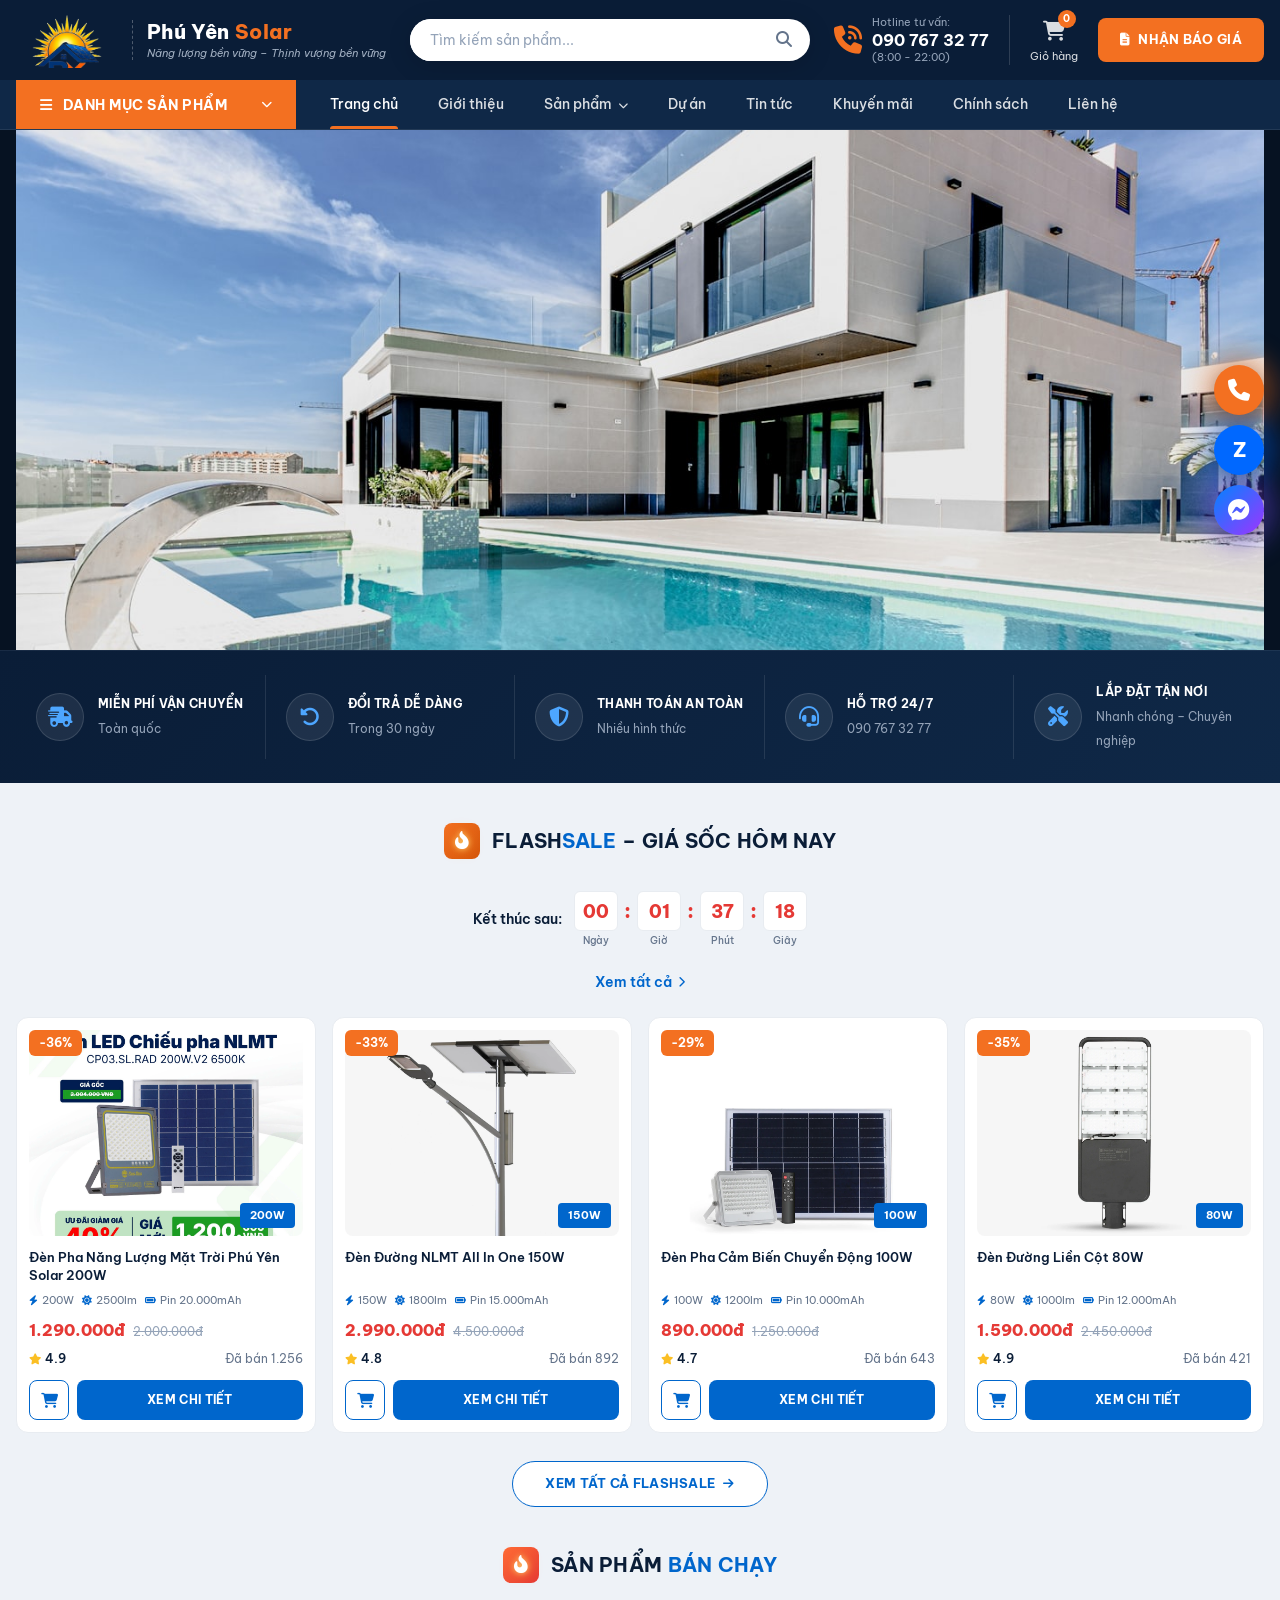
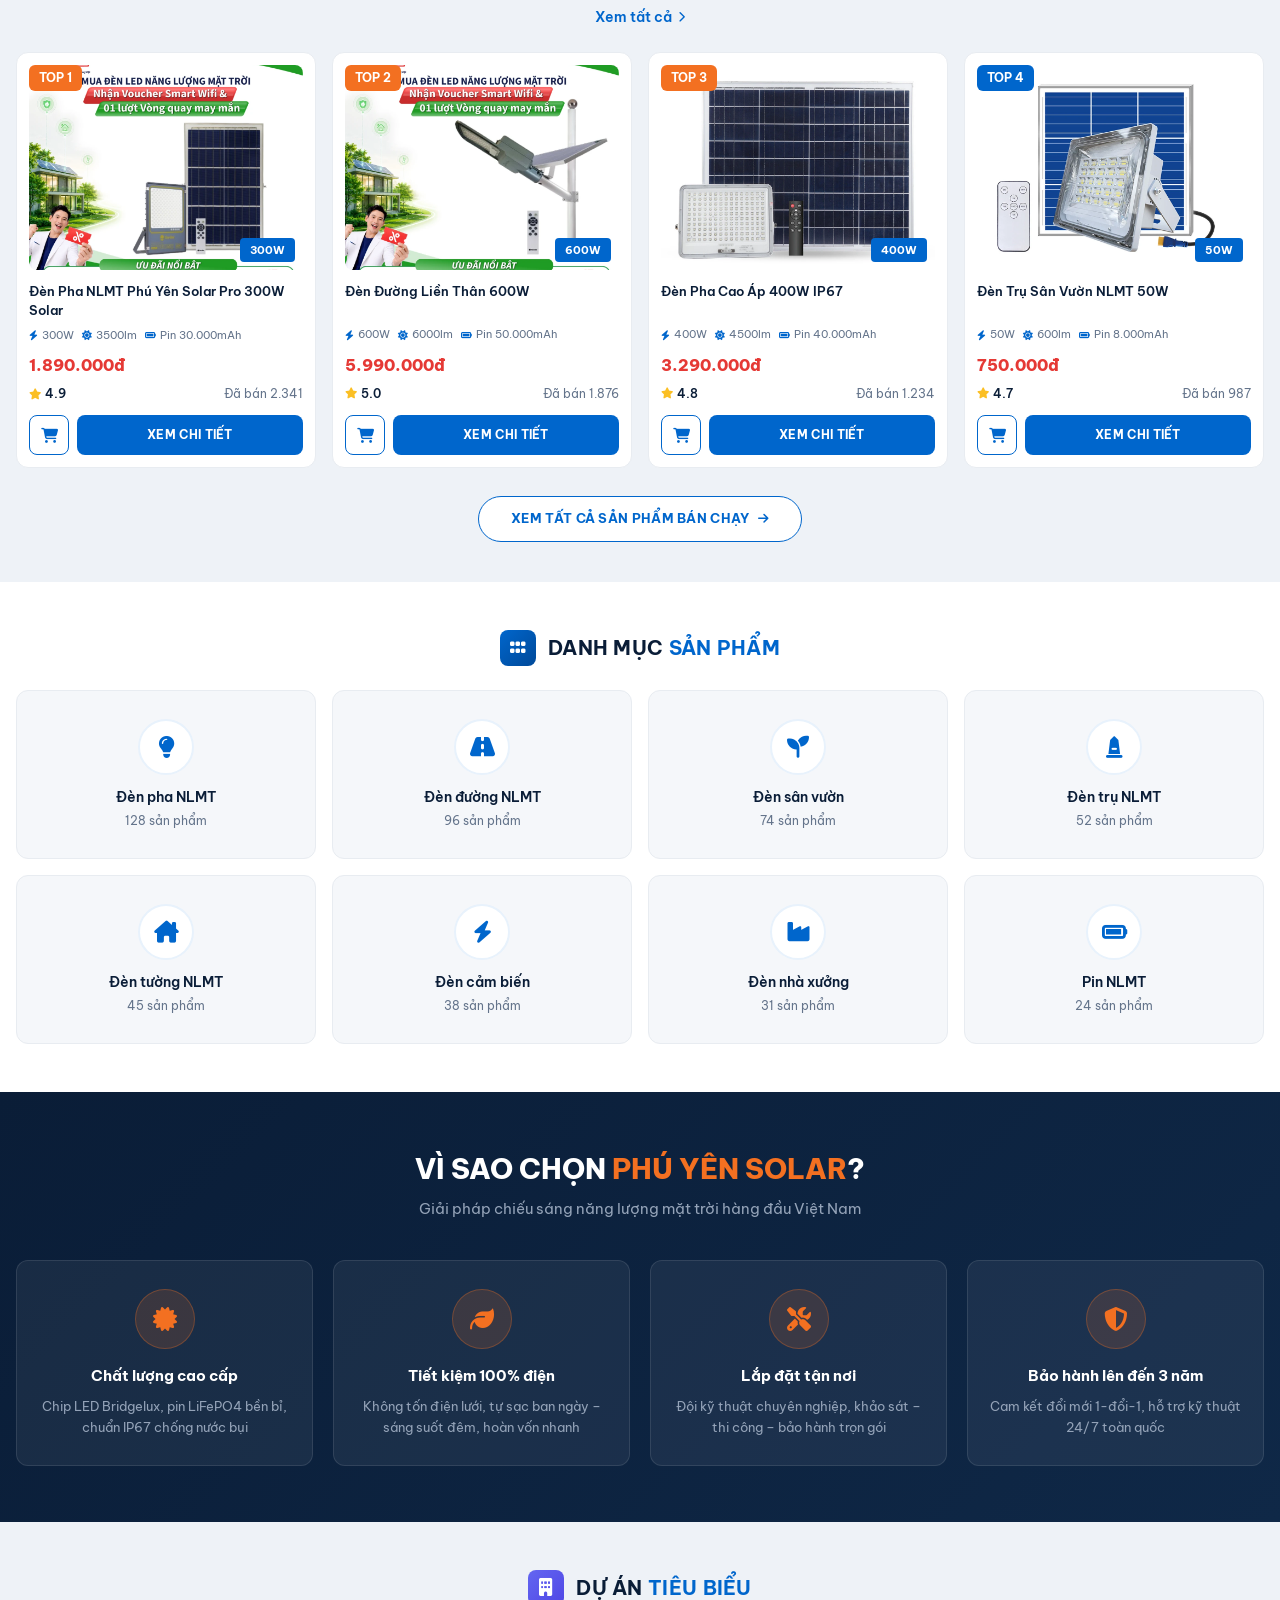
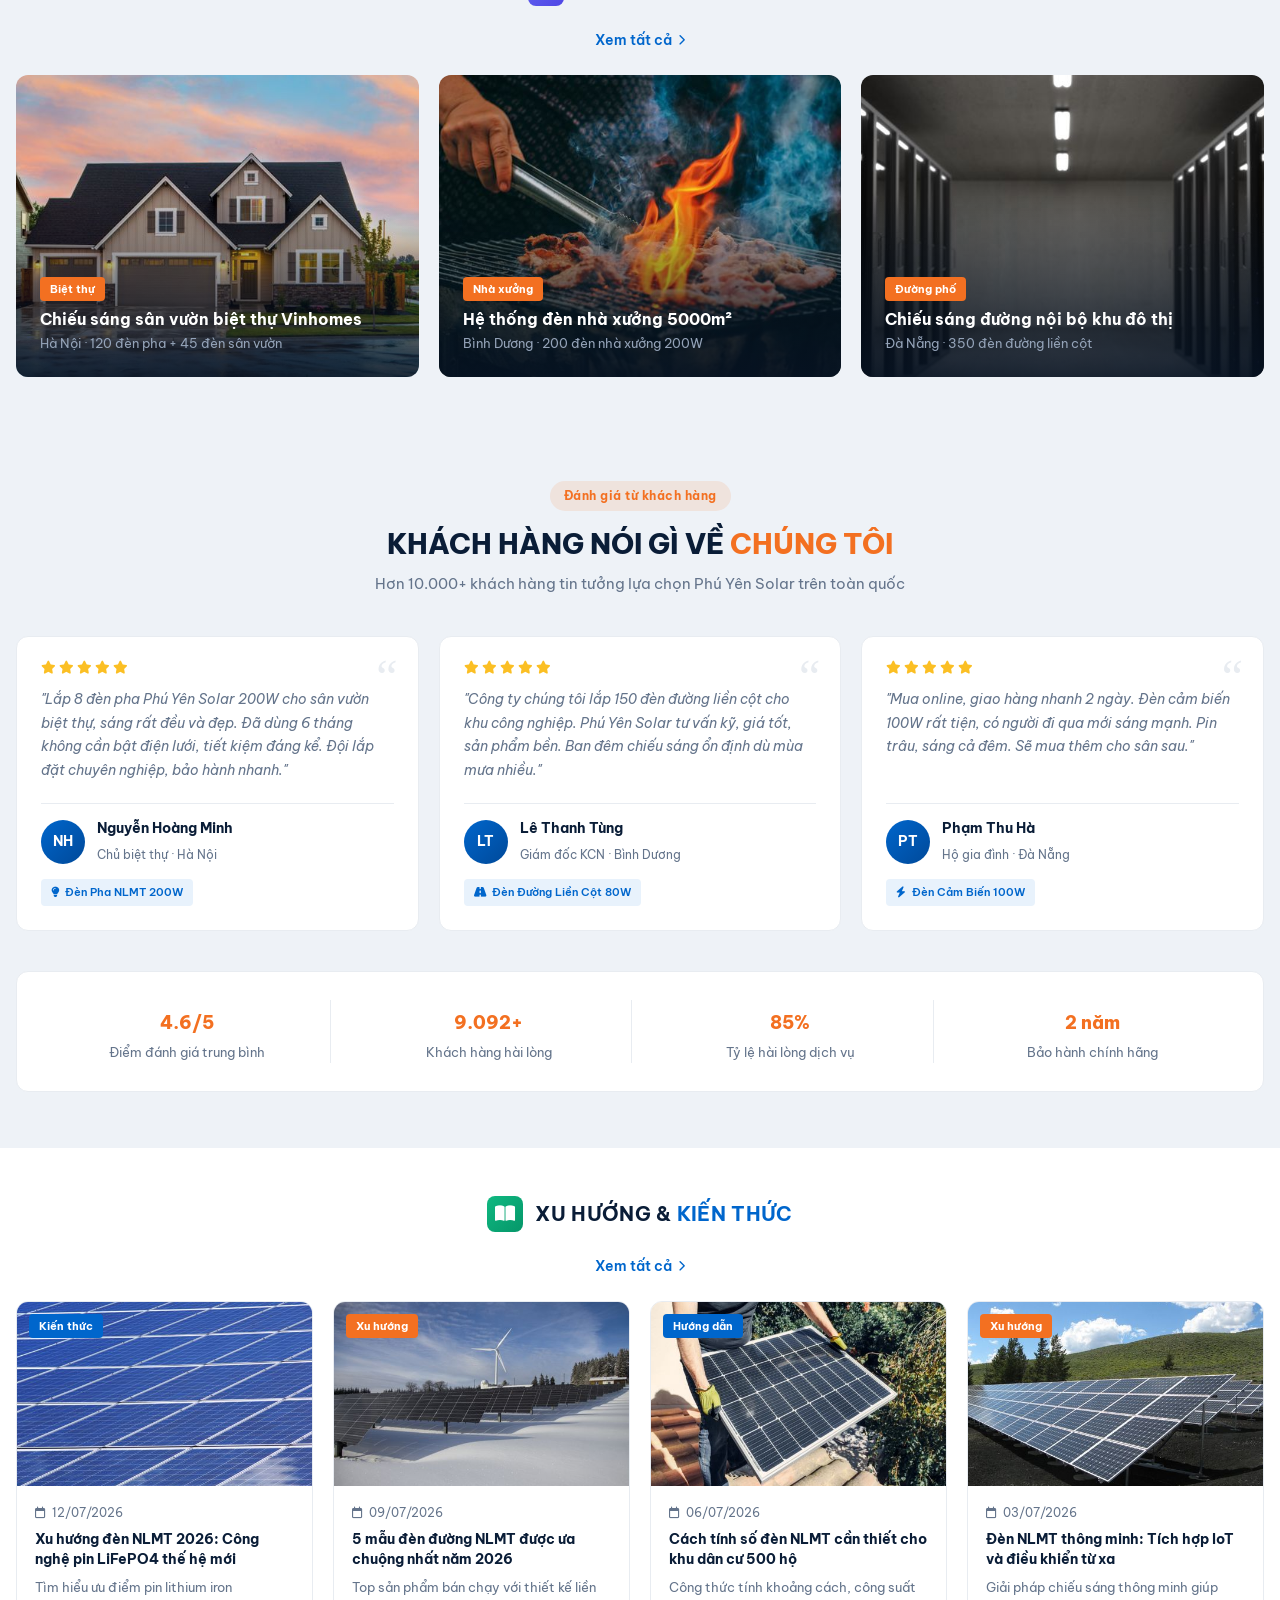
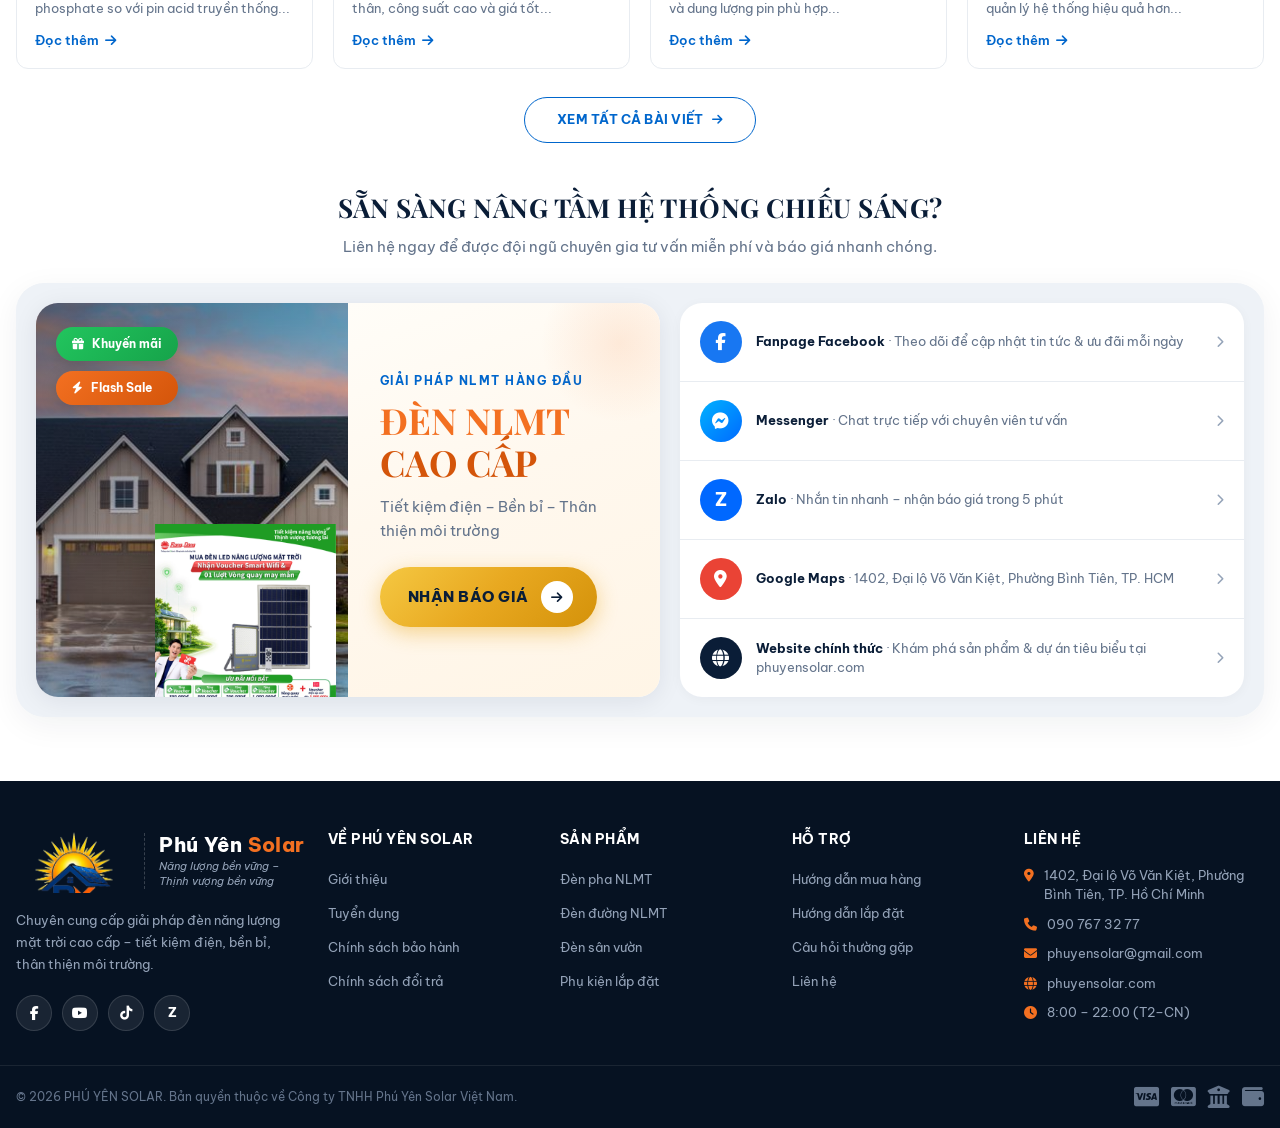
==== commit 0395be77: "Polish mobile layout with working nav menu and touch-friendly sizing. Co-authored-by: Cursor <cursor" ====
--- a/index.html
+++ b/index.html
@@ -67,16 +67,20 @@
         <a href="#bao-gia" class="btn btn--primary btn--quote">
           <i class="fa-solid fa-file-lines"></i> NHẬN BÁO GIÁ
         </a>
-      </div>
-
-      <button class="mobile-toggle" id="mobileToggle" aria-label="Mở menu">
+
+        <a href="tel:0907673277" class="header-call-mobile" aria-label="Gọi hotline 090 767 32 77">
+          <i class="fa-solid fa-phone"></i>
+        </a>
+      </div>
+
+      <button class="mobile-toggle" id="mobileToggle" aria-label="Mở menu" aria-expanded="false">
         <i class="fa-solid fa-bars"></i>
       </button>
     </div>
   </header>
 
   <!-- ========== NAVIGATION ========== -->
-  <nav class="nav-bar">
+  <nav class="nav-bar" id="navBar">
     <div class="container nav-bar__inner">
       <div class="category-dropdown" id="categoryDropdown">
         <button class="nav-categories" id="categoryToggle" aria-expanded="false" aria-haspopup="true">
--- a/css/style.css
+++ b/css/style.css
@@ -590,9 +590,37 @@
   background: none;
   border: none;
   color: var(--white);
-  font-size: 24px;
+  font-size: 22px;
   cursor: pointer;
-  padding: 4px;
+  padding: 8px;
+  width: 44px;
+  height: 44px;
+  border-radius: var(--radius);
+  flex-shrink: 0;
+  transition: var(--transition);
+}
+
+.mobile-toggle:hover {
+  background: rgba(255, 255, 255, 0.08);
+}
+
+.header-call-mobile {
+  display: none;
+  align-items: center;
+  justify-content: center;
+  width: 44px;
+  height: 44px;
+  border-radius: 50%;
+  background: rgba(243, 112, 33, 0.15);
+  color: var(--orange);
+  font-size: 18px;
+  flex-shrink: 0;
+  transition: var(--transition);
+}
+
+.header-call-mobile:hover {
+  background: var(--orange);
+  color: var(--white);
 }
 
 /* ===== NAV BAR ===== */
@@ -2474,21 +2502,106 @@
 }
 
 @media (max-width: 992px) {
+  .header-top {
+    position: sticky;
+    top: 0;
+    z-index: 220;
+    padding: 10px 0;
+  }
+
   .header-utils .btn--quote {
     display: none;
   }
 
+  .header-call-mobile {
+    display: flex;
+  }
+
   .mobile-toggle {
-    display: block;
+    display: flex;
+    align-items: center;
+    justify-content: center;
+    margin-left: 4px;
+  }
+
+  .header-top__inner {
+    gap: 12px;
+  }
+
+  .header-utils {
+    gap: 10px;
     margin-left: auto;
+  }
+
+  .util-item span:not(.badge) {
+    display: none;
+  }
+
+  .util-item__icon {
+    font-size: 22px;
   }
 
   .search-bar {
     max-width: none;
   }
 
+  .nav-bar {
+    z-index: 210;
+  }
+
+  body.nav-open::before,
+  body.category-open::before {
+    content: '';
+    position: fixed;
+    inset: 0;
+    background: rgba(6, 18, 34, 0.55);
+    z-index: 205;
+    pointer-events: none;
+  }
+
+  .nav-bar__inner {
+    flex-wrap: wrap;
+  }
+
   .nav-menu {
     display: none;
+    width: 100%;
+    flex-direction: column;
+    order: 3;
+    padding: 4px 0 10px;
+    background: var(--navy-light);
+    border-top: 1px solid rgba(255, 255, 255, 0.08);
+    max-height: calc(100vh - 120px);
+    overflow-y: auto;
+    -webkit-overflow-scrolling: touch;
+  }
+
+  .nav-bar.is-nav-open .nav-menu {
+    display: flex;
+  }
+
+  .nav-menu > li {
+    width: 100%;
+  }
+
+  .nav-menu a {
+    width: 100%;
+    padding: 14px 18px;
+    font-size: 15px;
+    border-bottom: 1px solid rgba(255, 255, 255, 0.06);
+  }
+
+  .nav-menu a.active::after {
+    display: none;
+  }
+
+  .nav-menu a.active {
+    background: rgba(243, 112, 33, 0.12);
+    color: var(--orange);
+  }
+
+  .nav-menu .has-dropdown > a {
+    justify-content: space-between;
   }
 
   .category-dropdown {
@@ -2512,33 +2625,74 @@
     width: 100%;
     left: 0;
     right: 0;
+    z-index: 215;
   }
 
   .category-sidebar {
     width: 100%;
     border-radius: 0;
+    max-height: min(65vh, 420px);
+  }
+
+  .category-list a {
+    min-height: 48px;
+    padding: 14px 18px;
+    font-size: 14px;
+  }
+
+  .nav-categories {
+    font-size: 13px;
+    padding: 0 16px;
+    min-height: 48px;
   }
 
   .hero-banner {
-    min-height: 400px;
+    min-height: unset;
+    aspect-ratio: 16 / 9;
   }
 
   .hero-banner__img {
-    height: 400px;
+    height: auto;
+    aspect-ratio: 16 / 9;
+    min-height: unset;
+  }
+
+  .trust-bar {
+    padding: 16px 0;
   }
 
   .trust-bar__inner {
     grid-template-columns: repeat(2, 1fr);
-    gap: 16px;
+    gap: 12px;
   }
 
   .trust-item {
     border-right: none;
-    padding: 12px 16px;
+    padding: 10px 12px;
+    gap: 10px;
+  }
+
+  .trust-item__icon {
+    width: 40px;
+    height: 40px;
+    font-size: 16px;
+  }
+
+  .trust-item strong {
+    font-size: 11px;
+  }
+
+  .product-section {
+    padding: 32px 0;
   }
 
   .product-grid {
     grid-template-columns: repeat(2, 1fr);
+    gap: 12px;
+  }
+
+  .product-card {
+    padding: 10px;
   }
 
   .countdown {
@@ -2546,18 +2700,36 @@
     width: 100%;
     justify-content: center;
     flex-wrap: wrap;
+    gap: 8px;
+  }
+
+  .countdown__label {
+    font-size: 13px;
+    width: 100%;
+    text-align: center;
+  }
+
+  .section-header {
+    margin-bottom: 18px;
+    gap: 12px;
   }
 
   .section-header--center .section-header__link {
     margin-top: 8px;
   }
 
+  .section-header__title h2 {
+    font-size: 17px;
+  }
+
   .category-grid {
     grid-template-columns: repeat(2, 1fr);
+    gap: 12px;
   }
 
   .why-grid {
     grid-template-columns: repeat(2, 1fr);
+    gap: 12px;
   }
 
   .project-grid {
@@ -2570,6 +2742,7 @@
 
   .testimonial-stats {
     grid-template-columns: repeat(2, 1fr);
+    gap: 12px;
   }
 
   .testimonial-stat {
@@ -2579,10 +2752,12 @@
 
   .trend-grid {
     grid-template-columns: repeat(2, 1fr);
+    gap: 12px;
   }
 
   .ready-section__box {
     grid-template-columns: 1fr;
+    padding: 16px;
   }
 
   .ready-promo {
@@ -2591,11 +2766,42 @@
   }
 
   .ready-promo__visual {
-    min-height: 240px;
+    min-height: 220px;
   }
 
   .ready-promo__content {
-    padding: 28px 24px;
+    padding: 24px 20px;
+  }
+
+  .ready-promo__cta {
+    width: 100%;
+    justify-content: center;
+  }
+
+  .floating-contact {
+    right: 12px;
+    top: auto;
+    bottom: calc(16px + env(safe-area-inset-bottom, 0px));
+    transform: none;
+    flex-direction: row;
+    gap: 8px;
+    z-index: 900;
+  }
+
+  .floating-btn {
+    width: 46px;
+    height: 46px;
+    font-size: 18px;
+    animation: floatShake 4s ease-in-out infinite;
+  }
+
+  .floating-btn::before,
+  .floating-btn::after {
+    display: none;
+  }
+
+  body {
+    padding-bottom: calc(72px + env(safe-area-inset-bottom, 0px));
   }
 
   .site-footer__grid {
@@ -2604,9 +2810,25 @@
 }
 
 @media (max-width: 576px) {
+  .container {
+    padding: 0 12px;
+  }
+
   .header-top__inner {
     flex-wrap: wrap;
-    gap: 12px;
+    gap: 10px;
+  }
+
+  .logo__img {
+    height: 44px;
+  }
+
+  .logo__name {
+    font-size: 17px;
+  }
+
+  .logo__text {
+    padding-left: 10px;
   }
 
   .search-bar {
@@ -2615,108 +2837,235 @@
     flex: none;
   }
 
+  .search-bar input {
+    padding: 11px 16px;
+    font-size: 14px;
+  }
+
   .logo__tagline {
     display: none;
   }
 
-  .hero-banner {
-    min-height: 280px;
-  }
-
+  .nav-categories {
+    font-size: 12px;
+    letter-spacing: 0;
+    gap: 8px;
+    padding: 0 12px;
+  }
+
+  .nav-categories__arrow {
+    font-size: 10px;
+  }
+
+  .hero-banner,
   .hero-banner__img {
-    height: 280px;
+    aspect-ratio: 4 / 3;
   }
 
   .trust-bar__inner {
     grid-template-columns: 1fr;
   }
 
+  .trust-item {
+    padding: 12px 8px;
+  }
+
+  .product-grid {
+    grid-template-columns: 1fr;
+    gap: 14px;
+  }
+
+  .product-card__title {
+    font-size: 14px;
+  }
+
+  .product-card__actions {
+    gap: 8px;
+  }
+
+  .btn-add-cart,
+  .btn-icon-cart {
+    min-height: 44px;
+  }
+
+  .section-header__title {
+    flex-wrap: wrap;
+    justify-content: center;
+    gap: 8px;
+  }
+
+  .section-header__title h2 {
+    font-size: 15px;
+    line-height: 1.35;
+  }
+
+  .section-header__icon {
+    width: 32px;
+    height: 32px;
+    font-size: 15px;
+  }
+
+  .countdown__num {
+    min-width: 38px;
+    height: 36px;
+    font-size: 15px;
+  }
+
+  .countdown__sep {
+    line-height: 36px;
+    font-size: 16px;
+  }
+
+  .btn-section-more {
+    width: 100%;
+    justify-content: center;
+    min-height: 44px;
+  }
+
+  .category-grid,
+  .why-grid {
+    grid-template-columns: 1fr;
+  }
+
+  .category-card {
+    padding: 16px;
+  }
+
+  .why-card {
+    padding: 20px 16px;
+  }
+
+  .testimonial-stats {
+    grid-template-columns: 1fr 1fr;
+  }
+
+  .testimonial-stat strong {
+    font-size: 22px;
+  }
+
+  .trend-grid {
+    grid-template-columns: 1fr;
+  }
+
+  .ready-section {
+    padding: 16px 0 40px;
+  }
+
+  .ready-section__header {
+    margin-bottom: 16px;
+  }
+
+  .ready-section__header h2 {
+    font-size: 18px;
+  }
+
+  .ready-section__header p {
+    font-size: 14px;
+  }
+
+  .ready-section__box {
+    padding: 12px;
+    border-radius: 16px;
+    gap: 12px;
+  }
+
+  .ready-promo {
+    border-radius: 16px;
+  }
+
+  .ready-promo__visual {
+    min-height: 180px;
+  }
+
+  .ready-promo__badges {
+    top: 14px;
+    left: 14px;
+    gap: 8px;
+  }
+
+  .ready-promo__badge {
+    font-size: 11px;
+    padding: 6px 12px;
+  }
+
+  .ready-promo__product {
+    width: 45%;
+    max-width: 140px;
+  }
+
+  .ready-promo__content {
+    padding: 20px 16px;
+  }
+
+  .ready-promo__title {
+    font-size: 22px;
+  }
+
+  .ready-promo__desc {
+    font-size: 14px;
+    margin-bottom: 18px;
+  }
+
+  .ready-promo__cta {
+    font-size: 14px;
+    padding: 13px 20px;
+  }
+
+  .ready-link {
+    padding: 14px 14px;
+    gap: 10px;
+  }
+
+  .ready-link__icon {
+    width: 38px;
+    height: 38px;
+    font-size: 16px;
+  }
+
+  .ready-link__text {
+    font-size: 12px;
+  }
+
+  .ready-link__text strong {
+    font-size: 13px;
+  }
+
+  .testimonial-section__header h2 {
+    font-size: 20px;
+  }
+
+  .testimonial-card {
+    padding: 20px 16px;
+  }
+
+  .page-loader__logo {
+    width: 120px;
+    height: 120px;
+  }
+
+  .page-loader__brand {
+    font-size: 22px;
+  }
+
+  .site-footer__grid {
+    grid-template-columns: 1fr;
+    gap: 24px;
+  }
+
+  .site-footer__bottom-inner {
+    flex-direction: column;
+    text-align: center;
+    gap: 12px;
+  }
+
   .floating-contact {
     right: 10px;
-    top: auto;
-    bottom: 20px;
-    transform: none;
-    flex-direction: row;
+    bottom: calc(12px + env(safe-area-inset-bottom, 0px));
   }
 
   .floating-btn {
     width: 44px;
     height: 44px;
-    font-size: 18px;
-  }
-
-  .product-grid {
-    grid-template-columns: 1fr;
-  }
-
-  .section-header__title h2 {
-    font-size: 16px;
-  }
-
-  .countdown__num {
-    min-width: 36px;
-    height: 34px;
-    font-size: 15px;
-  }
-
-  .category-grid,
-  .why-grid {
-    grid-template-columns: 1fr;
-  }
-
-  .testimonial-stats {
-    grid-template-columns: 1fr;
-  }
-
-  .trend-grid {
-    grid-template-columns: 1fr;
-  }
-
-  .ready-section {
-    padding: 20px 0 48px;
-  }
-
-  .ready-section__box {
-    padding: 14px;
-    border-radius: 20px;
-  }
-
-  .ready-promo__visual {
-    min-height: 200px;
-  }
-
-  .ready-promo__product {
-    width: 50%;
-    max-width: 160px;
-  }
-
-  .ready-promo__content {
-    padding: 24px 20px;
-  }
-
-  .ready-promo__title {
-    font-size: 24px;
-  }
-
-  .ready-link {
-    padding: 14px 16px;
-    gap: 12px;
-  }
-
-  .ready-link__text {
-    font-size: 12px;
-  }
-
-  .testimonial-section__header h2 {
-    font-size: 22px;
-  }
-
-  .site-footer__grid {
-    grid-template-columns: 1fr;
-  }
-
-  .site-footer__bottom-inner {
-    flex-direction: column;
-    text-align: center;
-  }
-}
+    font-size: 17px;
+  }
+}
--- a/css/catalog.css
+++ b/css/catalog.css
@@ -481,8 +481,58 @@
     display: none;
   }
 
+  .nav-submenu {
+    position: static;
+    opacity: 1;
+    visibility: visible;
+    transform: none;
+    display: none;
+    width: 100%;
+    min-width: 0;
+    box-shadow: none;
+    border-radius: 0;
+    background: rgba(0, 0, 0, 0.18);
+    padding: 0;
+    max-height: none;
+    margin: 0;
+  }
+
+  .nav-menu .has-dropdown.is-submenu-open .nav-submenu {
+    display: block;
+  }
+
+  .nav-submenu a {
+    padding: 12px 18px 12px 28px;
+    font-size: 14px;
+    color: var(--text-light) !important;
+    border-bottom: 1px solid rgba(255, 255, 255, 0.06);
+  }
+
+  .nav-submenu a:last-child {
+    border-bottom: none;
+  }
+
+  .nav-menu .has-dropdown:hover .nav-submenu {
+    opacity: 1;
+    visibility: visible;
+    transform: none;
+  }
+
+  .page-hero {
+    padding: 24px 0;
+  }
+
+  .page-breadcrumb {
+    padding: 10px 0;
+    font-size: 12px;
+    overflow-x: auto;
+    white-space: nowrap;
+  }
+
   .catalog-layout {
     grid-template-columns: 1fr;
+    padding: 20px 0 36px;
+    gap: 16px;
   }
 
   .catalog-sidebar {
@@ -495,12 +545,68 @@
     grid-column: 1 / -1;
   }
 
+  .catalog-sidebar__link {
+    min-height: 48px;
+    padding: 12px 14px;
+    font-size: 12px;
+  }
+
+  .catalog-main__toolbar {
+    flex-direction: column;
+    align-items: stretch;
+    gap: 10px;
+  }
+
+  .catalog-sort select {
+    width: 100%;
+    min-height: 44px;
+  }
+
   .catalog-grid {
     grid-template-columns: repeat(2, 1fr);
+    gap: 12px;
+  }
+
+  .product-detail {
+    padding: 20px 0 36px;
   }
 
   .product-detail__layout {
     grid-template-columns: 1fr;
+    gap: 20px;
+    margin-bottom: 24px;
+  }
+
+  .product-detail__gallery {
+    padding: 16px;
+  }
+
+  .product-detail__info h1 {
+    font-size: 20px;
+  }
+
+  .product-detail__price .price-current {
+    font-size: 24px;
+  }
+
+  .product-detail__actions {
+    flex-direction: column;
+  }
+
+  .product-detail__actions .btn-add-cart {
+    width: 100%;
+    min-height: 48px;
+  }
+
+  .spec-table {
+    font-size: 13px;
+    display: block;
+    overflow-x: auto;
+  }
+
+  .spec-table th,
+  .spec-table td {
+    padding: 10px 12px;
   }
 }
 
@@ -511,5 +617,23 @@
 
   .catalog-grid {
     grid-template-columns: 1fr;
-  }
-}
+    gap: 14px;
+  }
+
+  .page-hero h1 {
+    font-size: 20px;
+  }
+
+  .product-detail__highlights li {
+    font-size: 13px;
+  }
+
+  .product-detail__trust {
+    flex-direction: column;
+    gap: 8px;
+  }
+
+  .related-section {
+    padding: 28px 0 36px;
+  }
+}
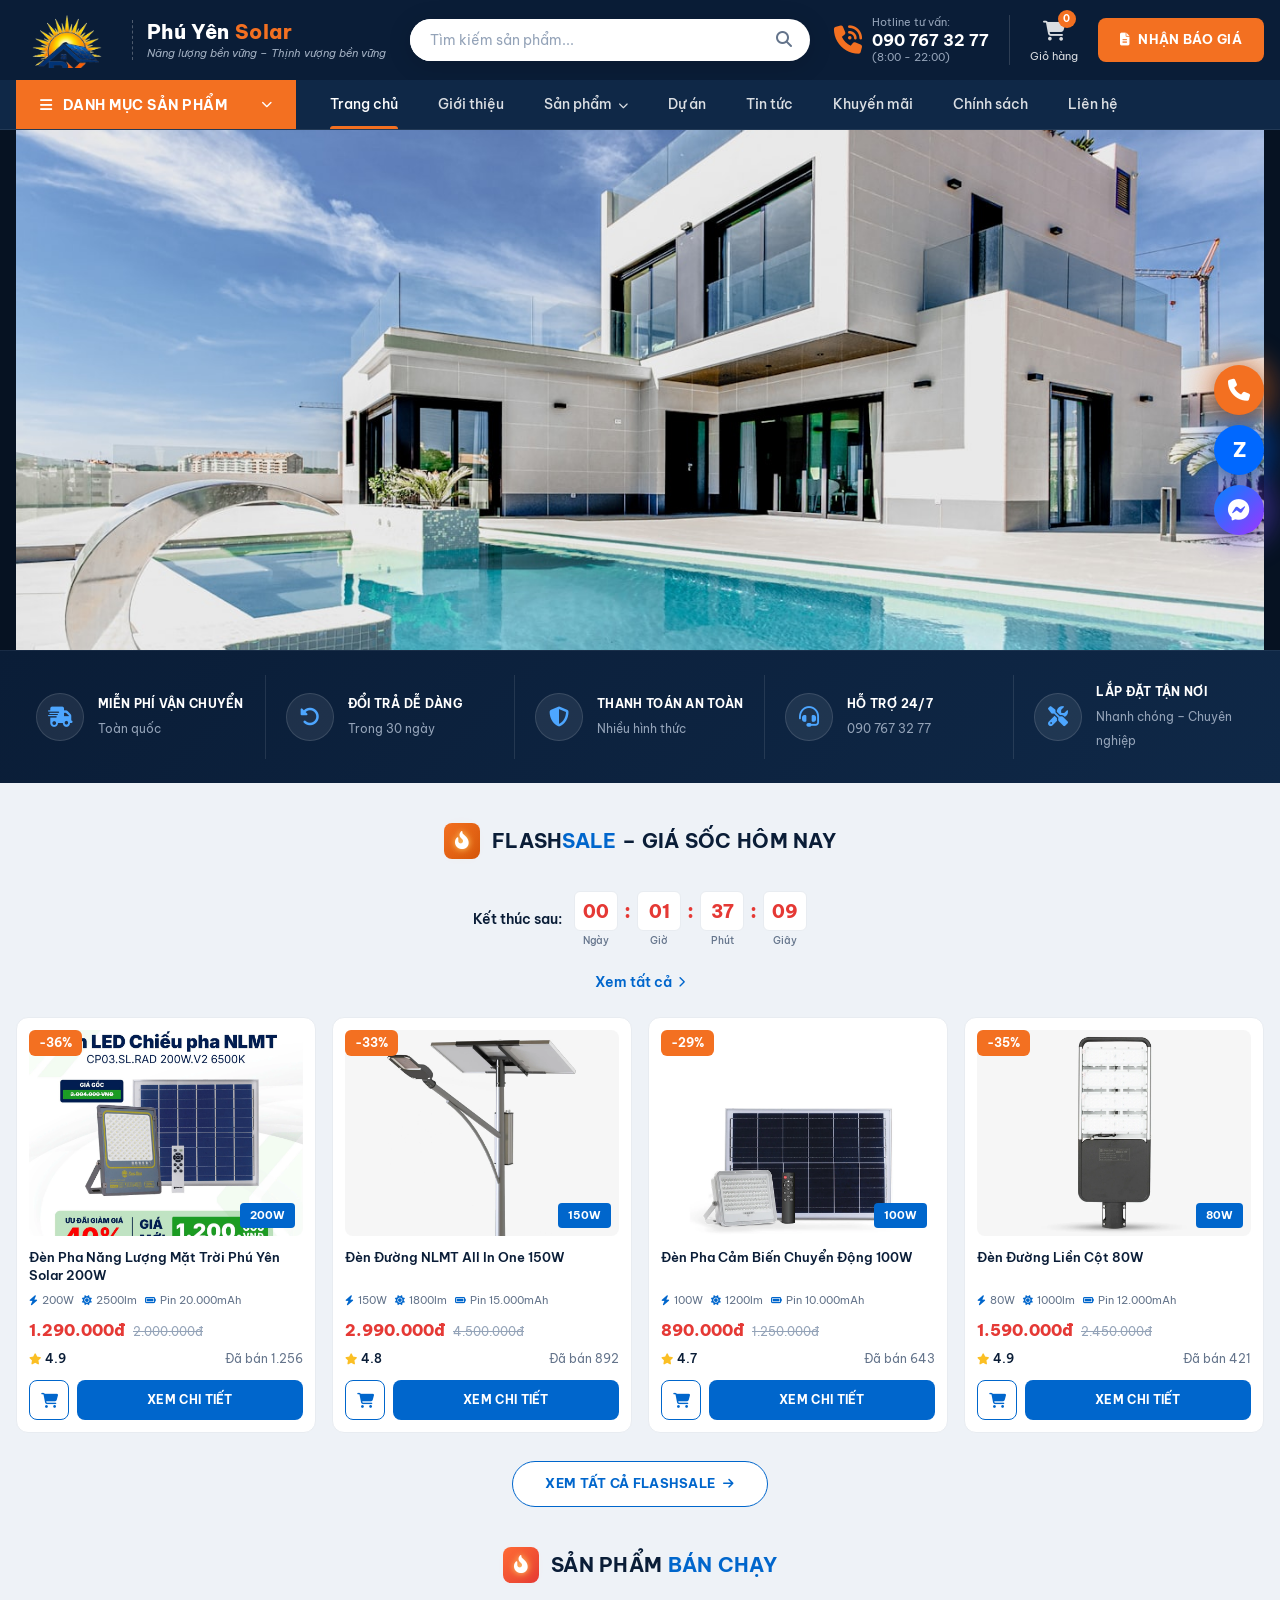
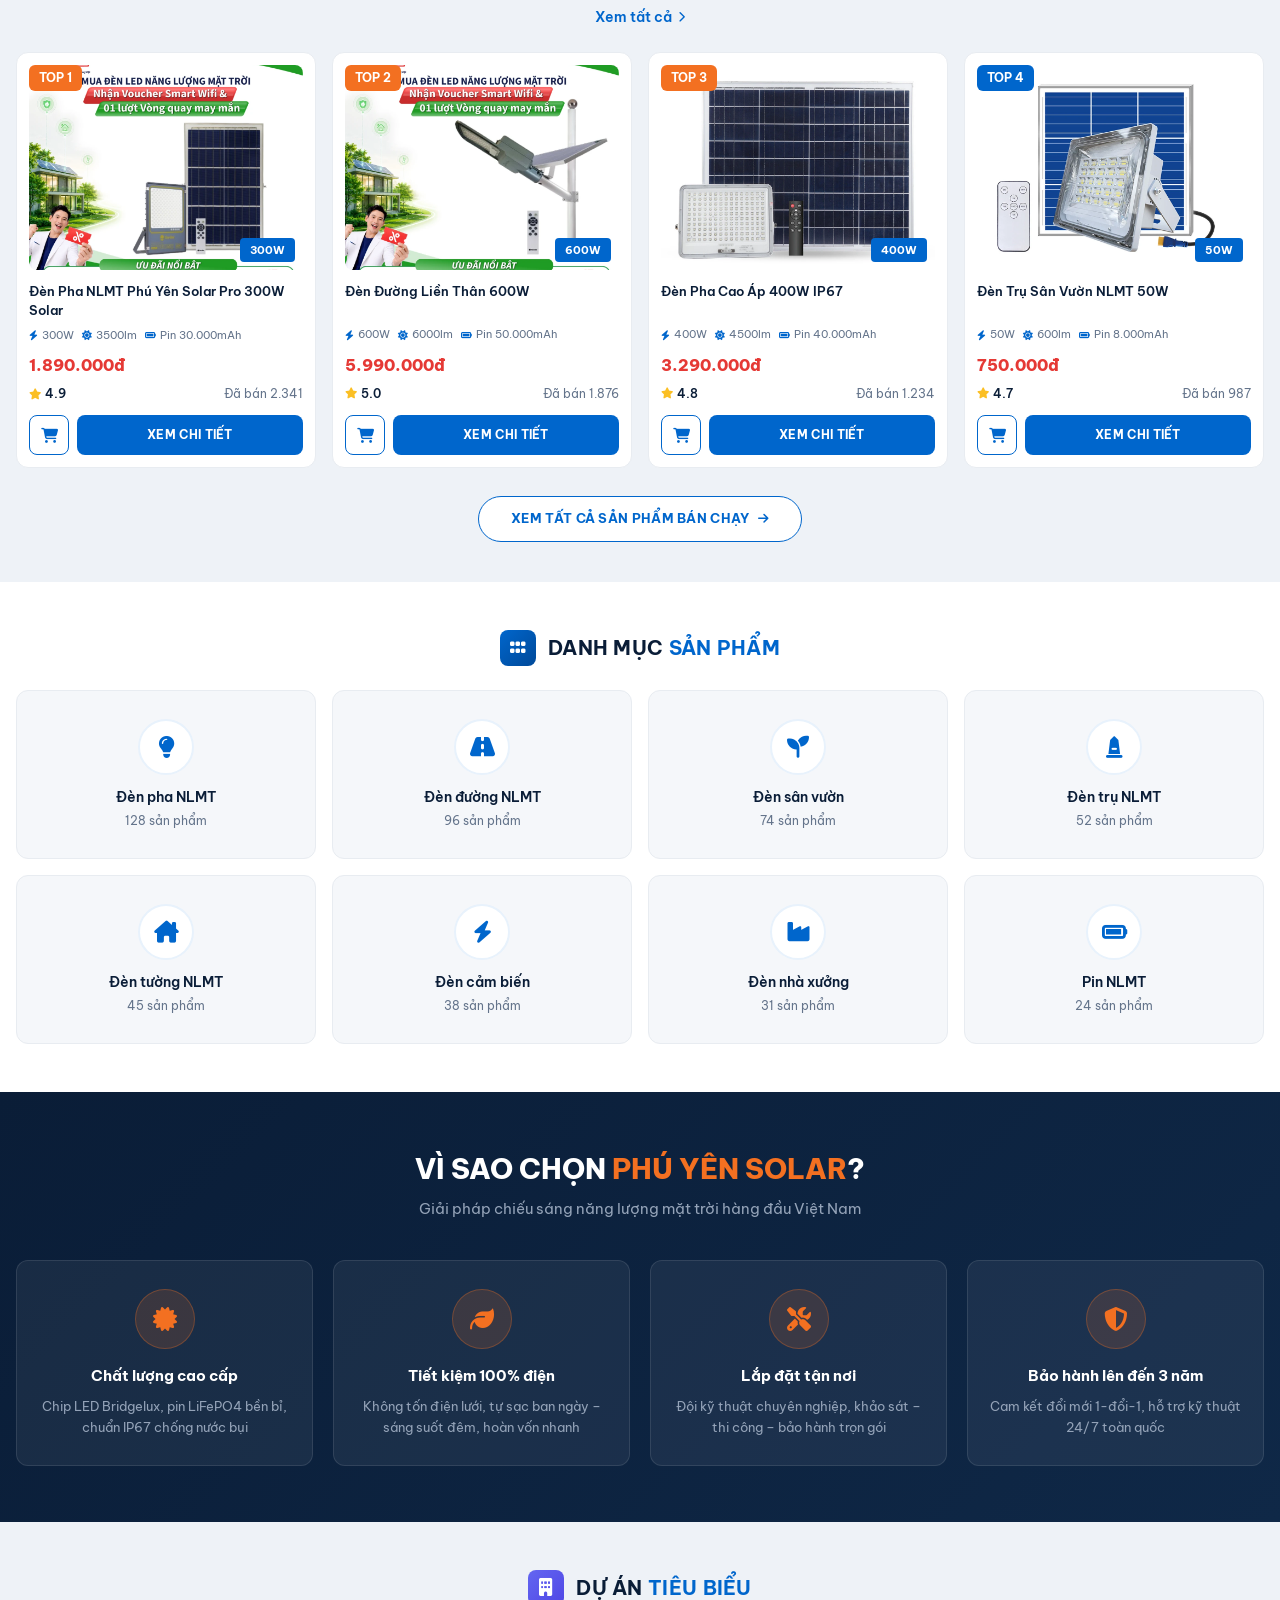
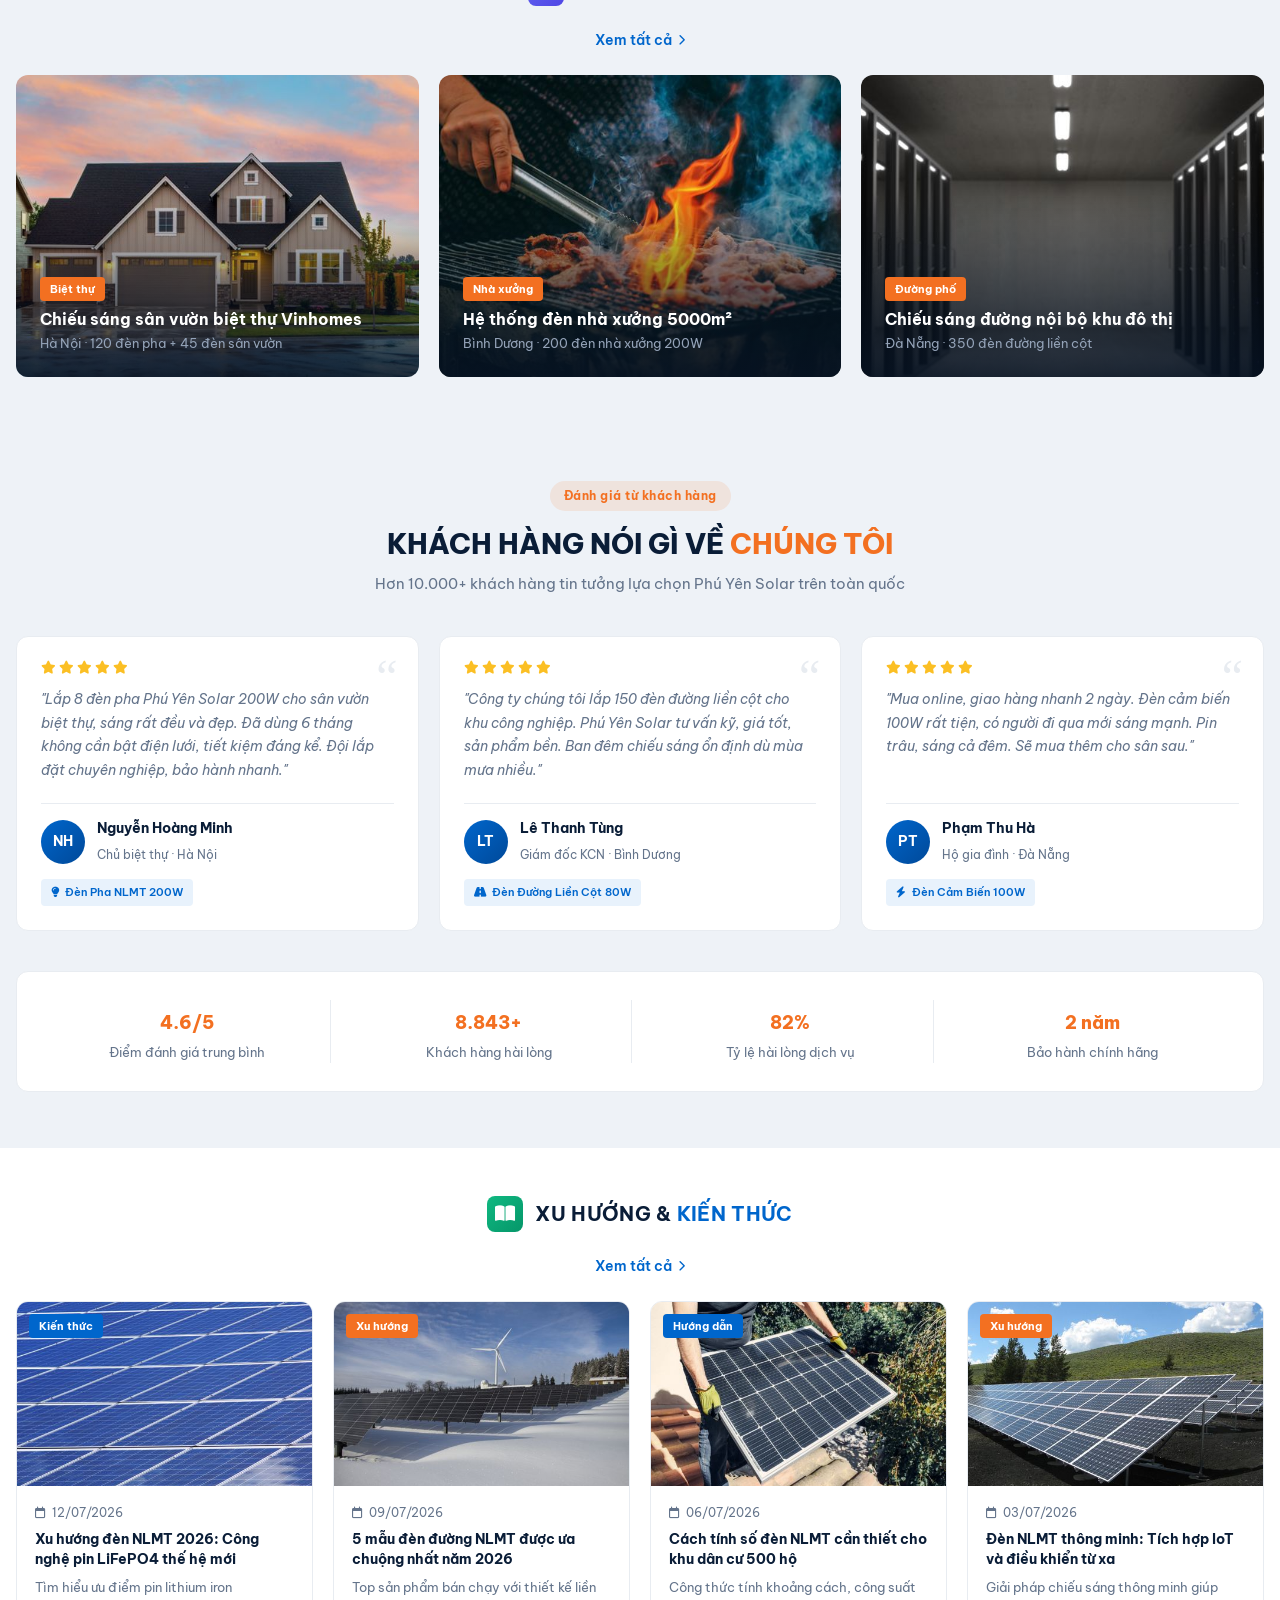
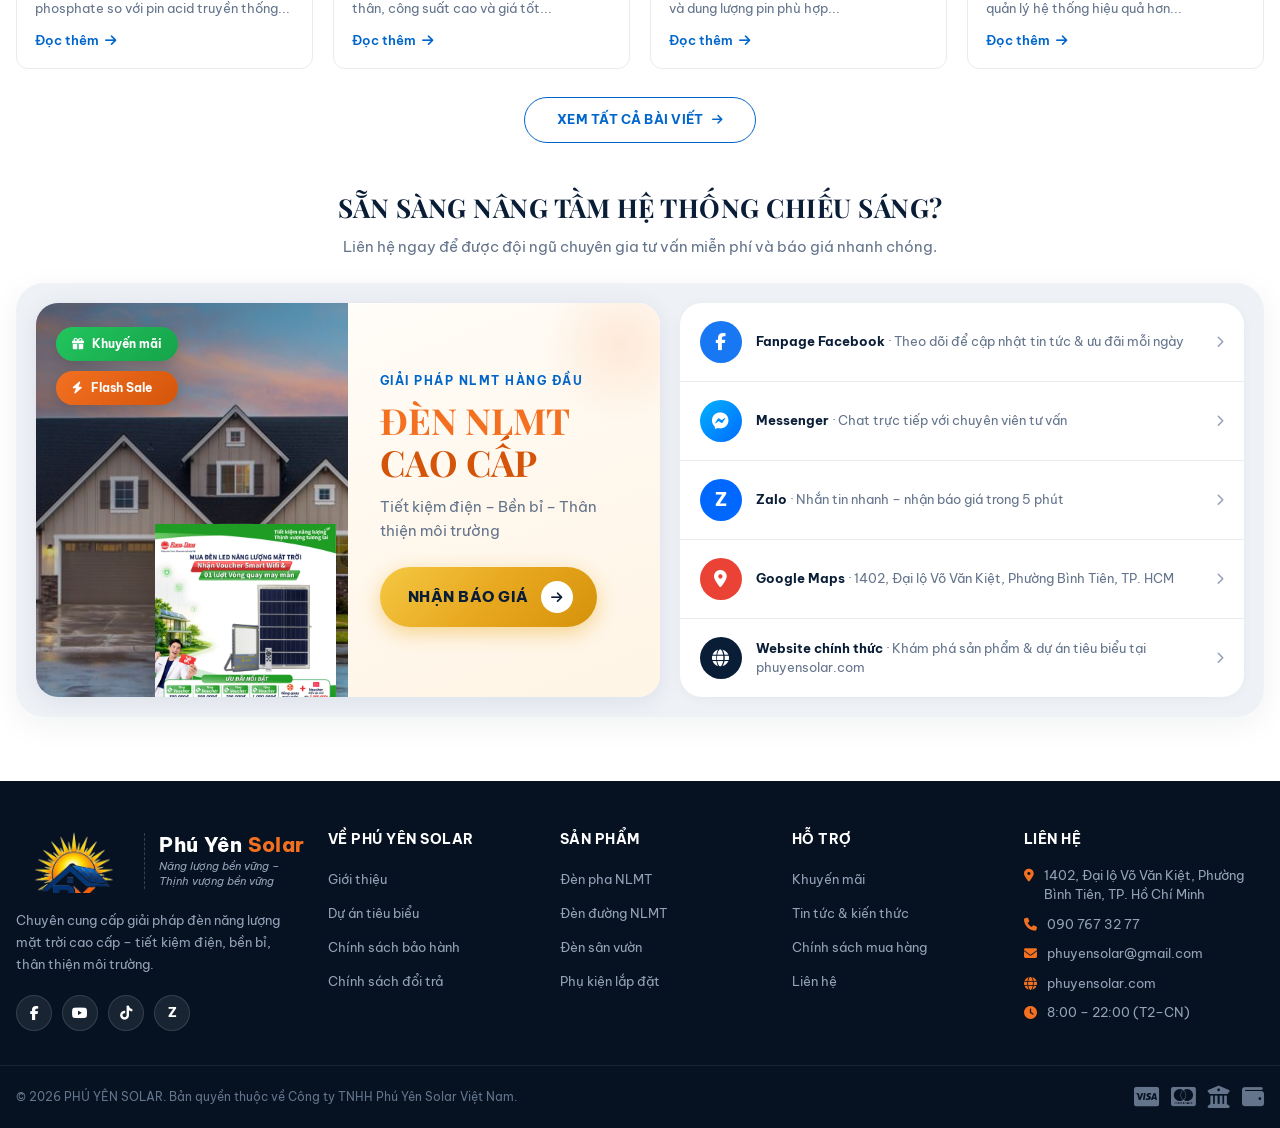
==== commit 1304b016: "Add full inner pages for all nav menu items and wire up site links. Co-authored-by: Cursor <cursorag" ====
--- a/index.html
+++ b/index.html
@@ -11,7 +11,7 @@
   <link rel="stylesheet" href="css/style.css">
   <link rel="stylesheet" href="css/catalog.css">
 </head>
-<body class="is-loading">
+<body class="is-loading" data-page="home">
 
   <!-- ========== LOADING ========== -->
   <div id="pageLoader" class="page-loader" aria-hidden="false">
@@ -98,16 +98,16 @@
       </div>
 
       <ul class="nav-menu">
-        <li><a href="#" class="active">Trang chủ</a></li>
-        <li><a href="#">Giới thiệu</a></li>
+        <li><a href="index.html" data-nav="home">Trang chủ</a></li>
+        <li><a href="pages/gioi-thieu.html" data-nav="about">Giới thiệu</a></li>
         <li class="has-dropdown">
-          <a href="pages/danh-muc.html?cat=den-pha-nlmt">Sản phẩm <i class="fa-solid fa-chevron-down"></i></a>
+          <a href="pages/danh-muc.html?cat=den-pha-nlmt" data-nav="products">Sản phẩm <i class="fa-solid fa-chevron-down"></i></a>
         </li>
-        <li><a href="#">Dự án</a></li>
-        <li><a href="#">Tin tức</a></li>
-        <li><a href="#">Khuyến mãi</a></li>
-        <li><a href="#">Chính sách</a></li>
-        <li><a href="#">Liên hệ</a></li>
+        <li><a href="pages/du-an.html" data-nav="projects">Dự án</a></li>
+        <li><a href="pages/tin-tuc.html" data-nav="news">Tin tức</a></li>
+        <li><a href="pages/khuyen-mai.html" data-nav="promo">Khuyến mãi</a></li>
+        <li><a href="pages/chinh-sach.html" data-nav="policy">Chính sách</a></li>
+        <li><a href="pages/lien-he.html" data-nav="contact">Liên hệ</a></li>
       </ul>
     </div>
   </nav>
@@ -510,10 +510,10 @@
           <span class="section-header__icon section-header__icon--project"><i class="fa-solid fa-building"></i></span>
           <h2>DỰ ÁN <strong>TIÊU BIỂU</strong></h2>
         </div>
-        <a href="pages/danh-muc.html?cat=den-pha-nlmt" class="section-header__link">Xem tất cả <i class="fa-solid fa-chevron-right"></i></a>
+        <a href="pages/du-an.html" class="section-header__link">Xem tất cả <i class="fa-solid fa-chevron-right"></i></a>
       </div>
       <div class="project-grid">
-        <a href="#" class="project-card">
+        <a href="pages/du-an.html" class="project-card">
           <img src="images/projects/project-1.jpg" alt="Dự án biệt thự">
           <div class="project-card__overlay">
             <span class="project-card__tag">Biệt thự</span>
@@ -521,7 +521,7 @@
             <p>Hà Nội · 120 đèn pha + 45 đèn sân vườn</p>
           </div>
         </a>
-        <a href="#" class="project-card">
+        <a href="pages/du-an.html" class="project-card">
           <img src="images/projects/project-2.jpg" alt="Dự án khu công nghiệp">
           <div class="project-card__overlay">
             <span class="project-card__tag">Nhà xưởng</span>
@@ -529,7 +529,7 @@
             <p>Bình Dương · 200 đèn nhà xưởng 200W</p>
           </div>
         </a>
-        <a href="#" class="project-card">
+        <a href="pages/du-an.html" class="project-card">
           <img src="images/projects/project-3.jpg" alt="Dự án đường phố">
           <div class="project-card__overlay">
             <span class="project-card__tag">Đường phố</span>
@@ -622,7 +622,7 @@
           <span class="section-header__icon section-header__icon--trend"><i class="fa-solid fa-book-open"></i></span>
           <h2>XU HƯỚNG & <strong>KIẾN THỨC</strong></h2>
         </div>
-        <a href="pages/danh-muc.html?cat=den-pha-nlmt" class="section-header__link">Xem tất cả <i class="fa-solid fa-chevron-right"></i></a>
+        <a href="pages/tin-tuc.html" class="section-header__link">Xem tất cả <i class="fa-solid fa-chevron-right"></i></a>
       </div>
       <div class="trend-grid">
         <article class="trend-card">
@@ -779,10 +779,10 @@
         <div class="footer-col">
           <h4>Về Phú Yên Solar</h4>
           <ul>
-            <li><a href="#">Giới thiệu</a></li>
-            <li><a href="#">Tuyển dụng</a></li>
-            <li><a href="#">Chính sách bảo hành</a></li>
-            <li><a href="#">Chính sách đổi trả</a></li>
+            <li><a href="pages/gioi-thieu.html">Giới thiệu</a></li>
+            <li><a href="pages/du-an.html">Dự án tiêu biểu</a></li>
+            <li><a href="pages/chinh-sach.html">Chính sách bảo hành</a></li>
+            <li><a href="pages/chinh-sach.html">Chính sách đổi trả</a></li>
           </ul>
         </div>
         <div class="footer-col">
@@ -797,10 +797,10 @@
         <div class="footer-col">
           <h4>Hỗ trợ</h4>
           <ul>
-            <li><a href="#">Hướng dẫn mua hàng</a></li>
-            <li><a href="#">Hướng dẫn lắp đặt</a></li>
-            <li><a href="#">Câu hỏi thường gặp</a></li>
-            <li><a href="#">Liên hệ</a></li>
+            <li><a href="pages/khuyen-mai.html">Khuyến mãi</a></li>
+            <li><a href="pages/tin-tuc.html">Tin tức &amp; kiến thức</a></li>
+            <li><a href="pages/chinh-sach.html">Chính sách mua hàng</a></li>
+            <li><a href="pages/lien-he.html">Liên hệ</a></li>
           </ul>
         </div>
         <div class="footer-col footer-col--contact">
@@ -844,5 +844,6 @@
   <script src="js/products-data.js"></script>
   <script src="js/catalog.js"></script>
   <script src="js/main.js"></script>
+  <script src="js/inner-pages.js"></script>
 </body>
 </html>
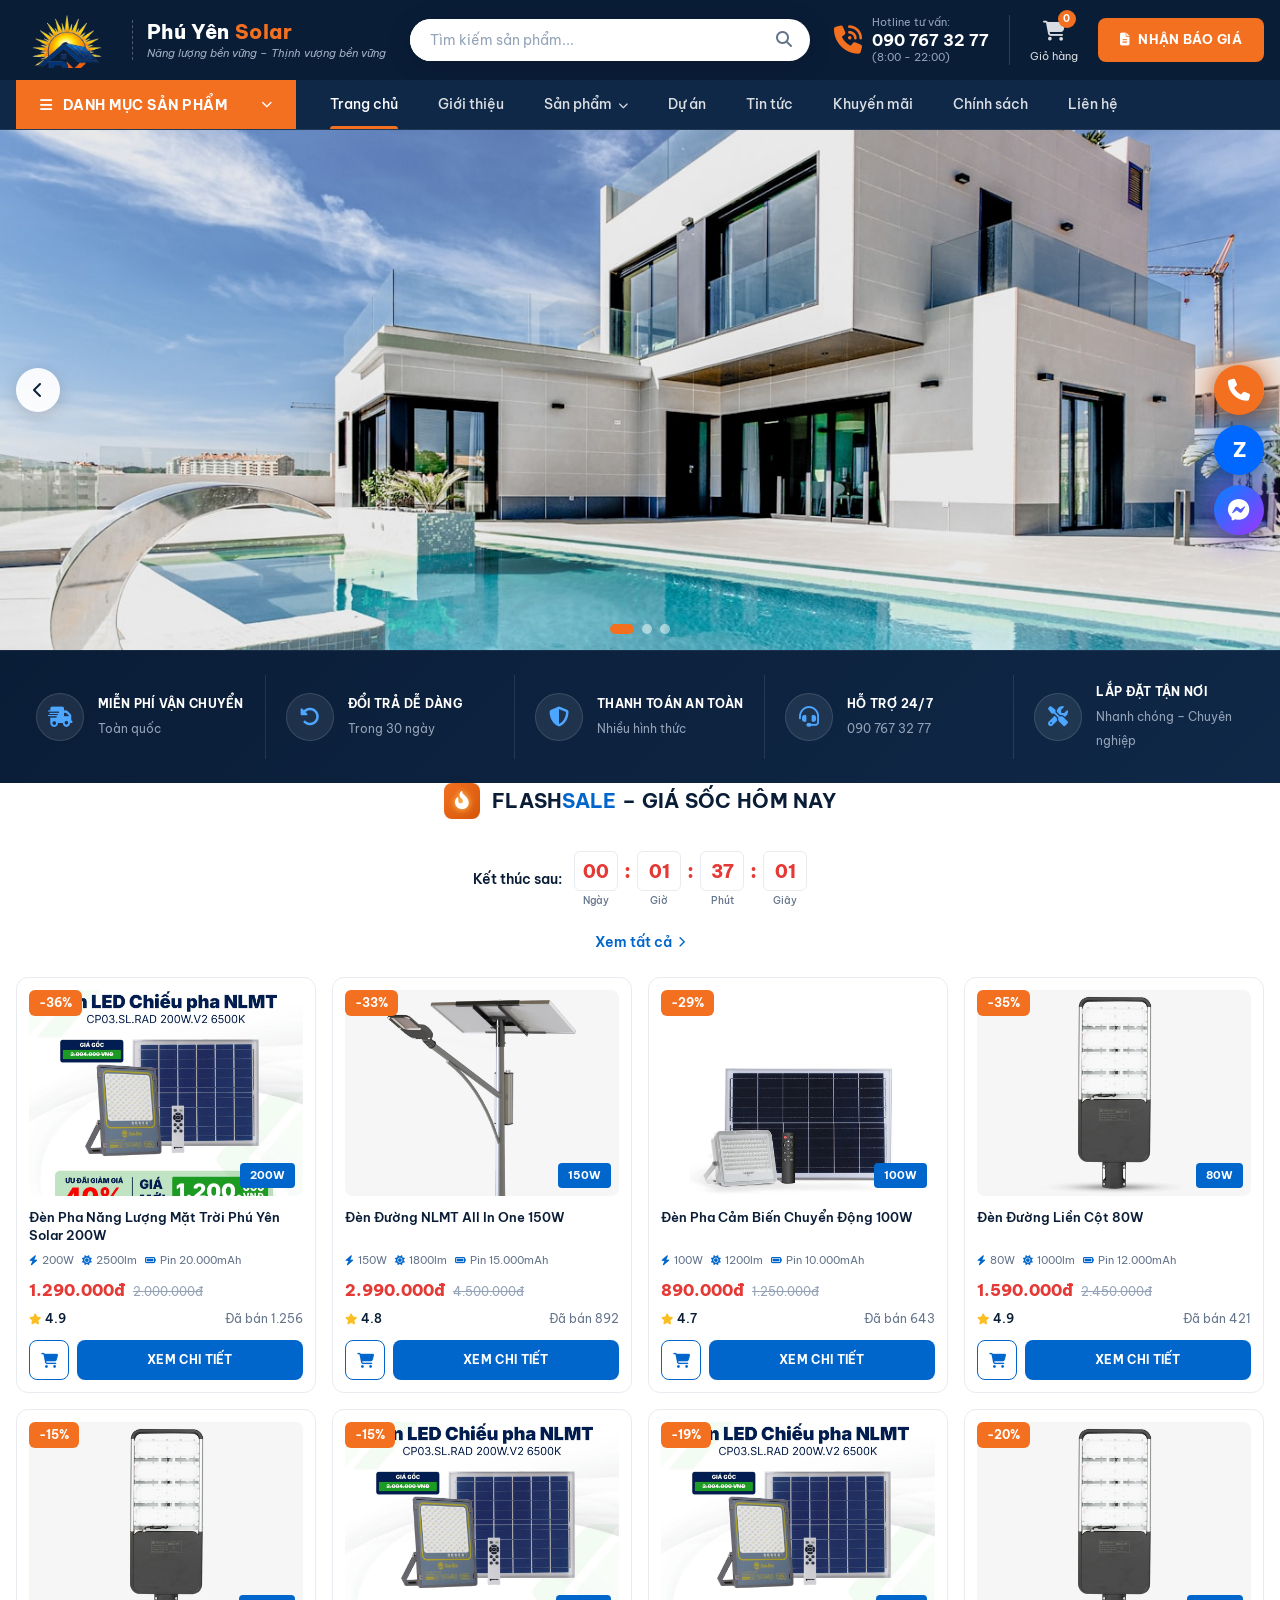
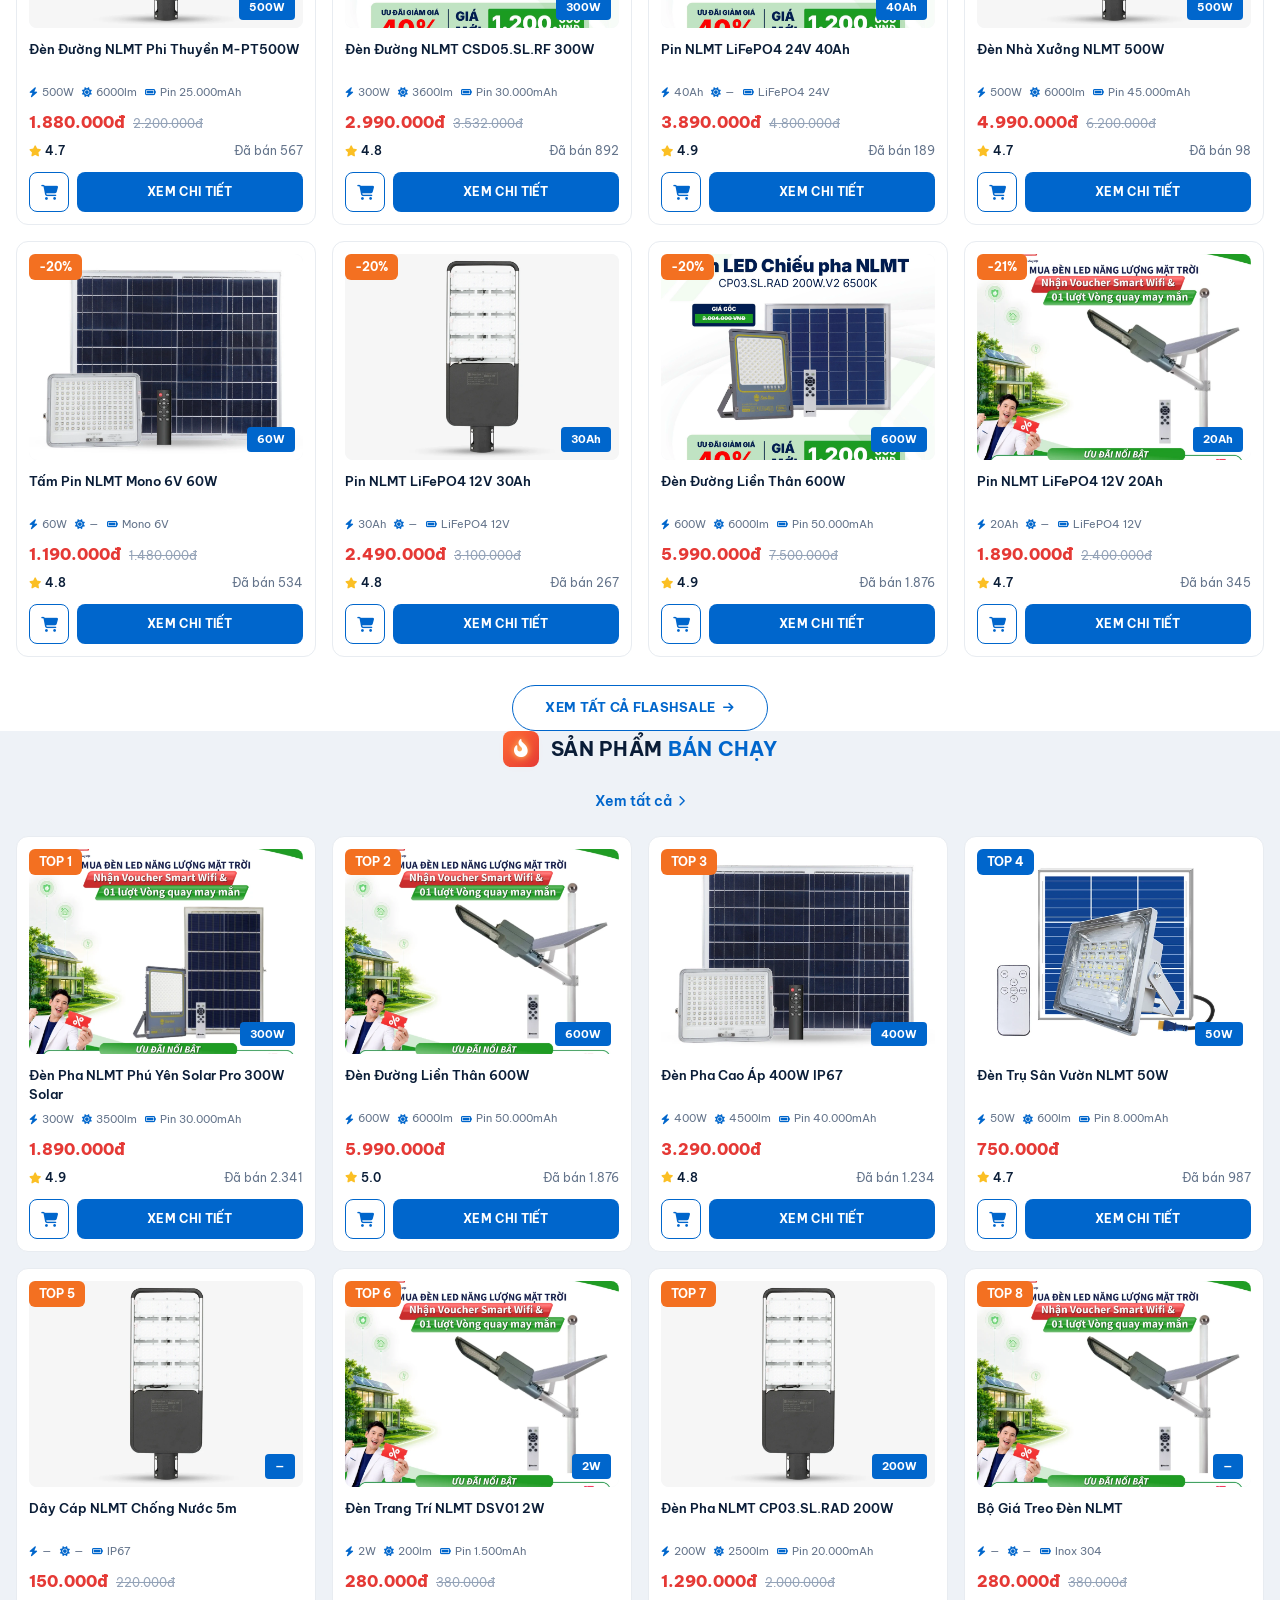
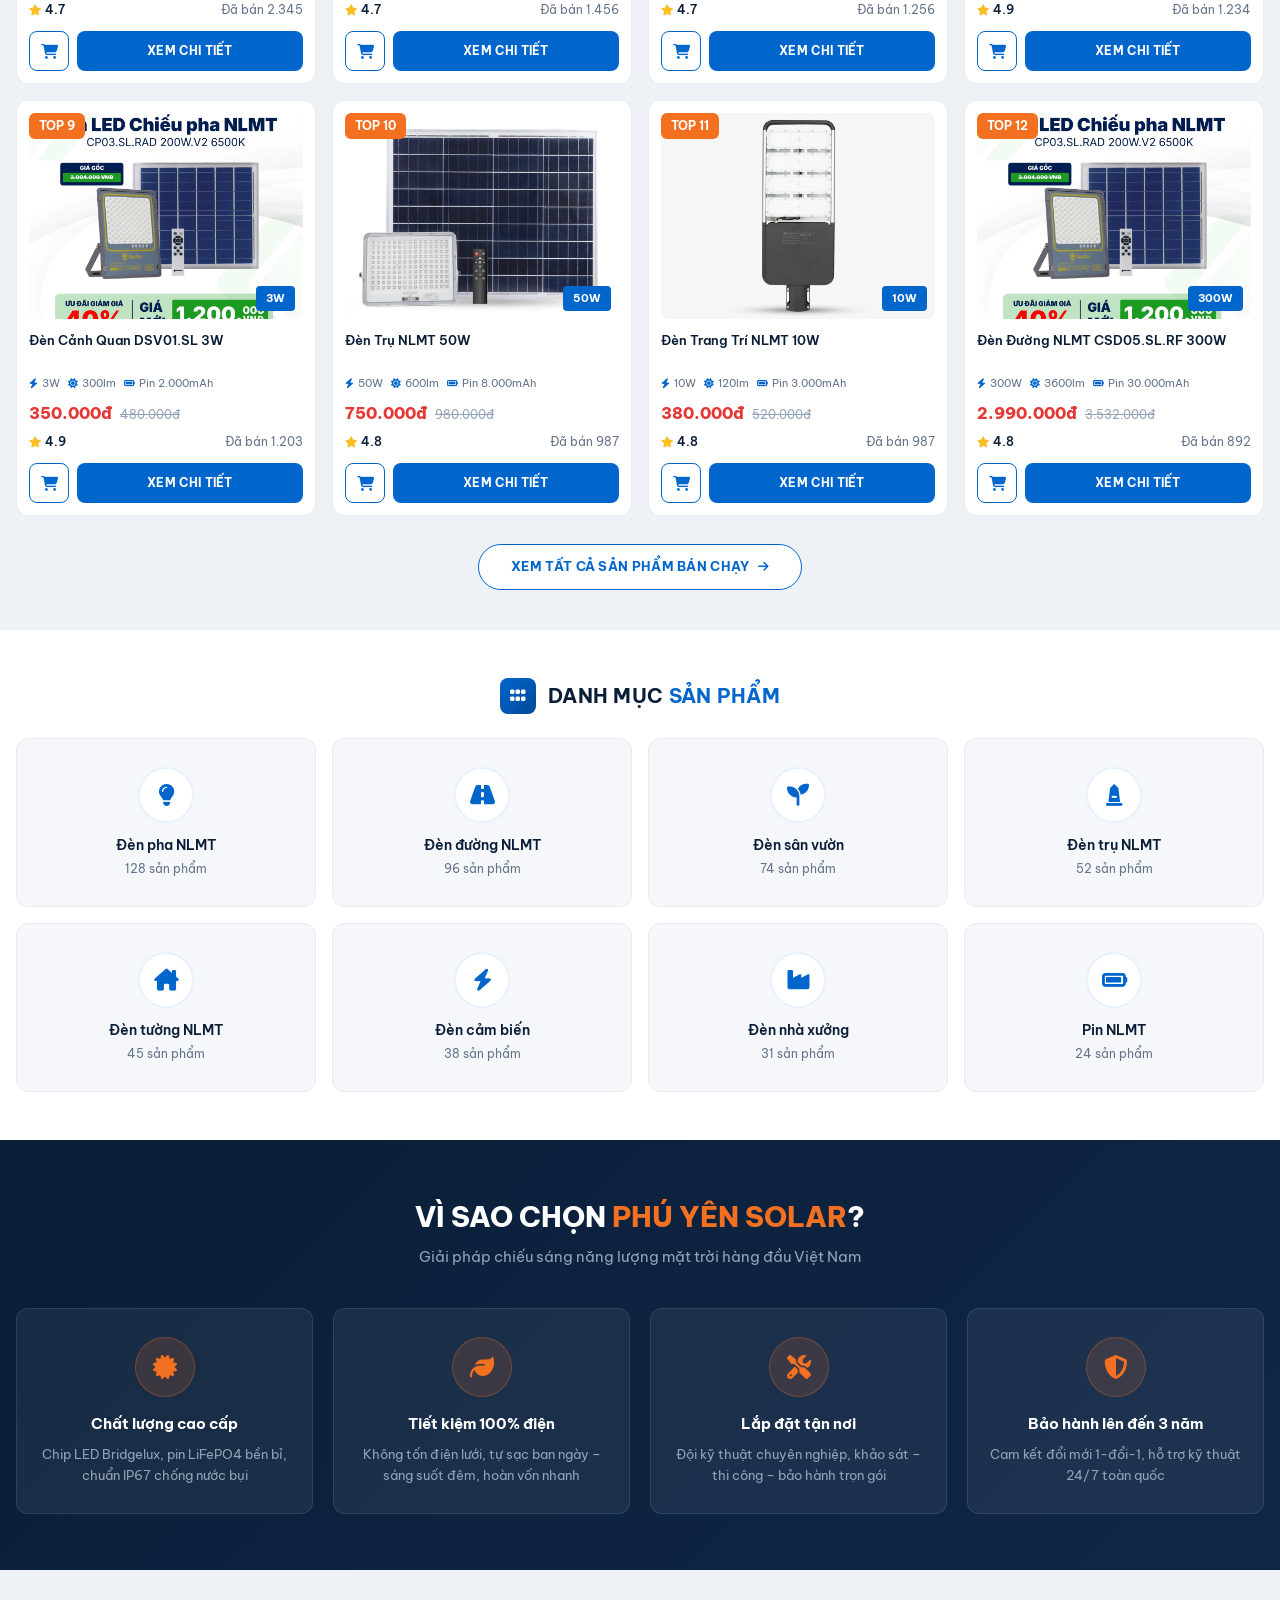
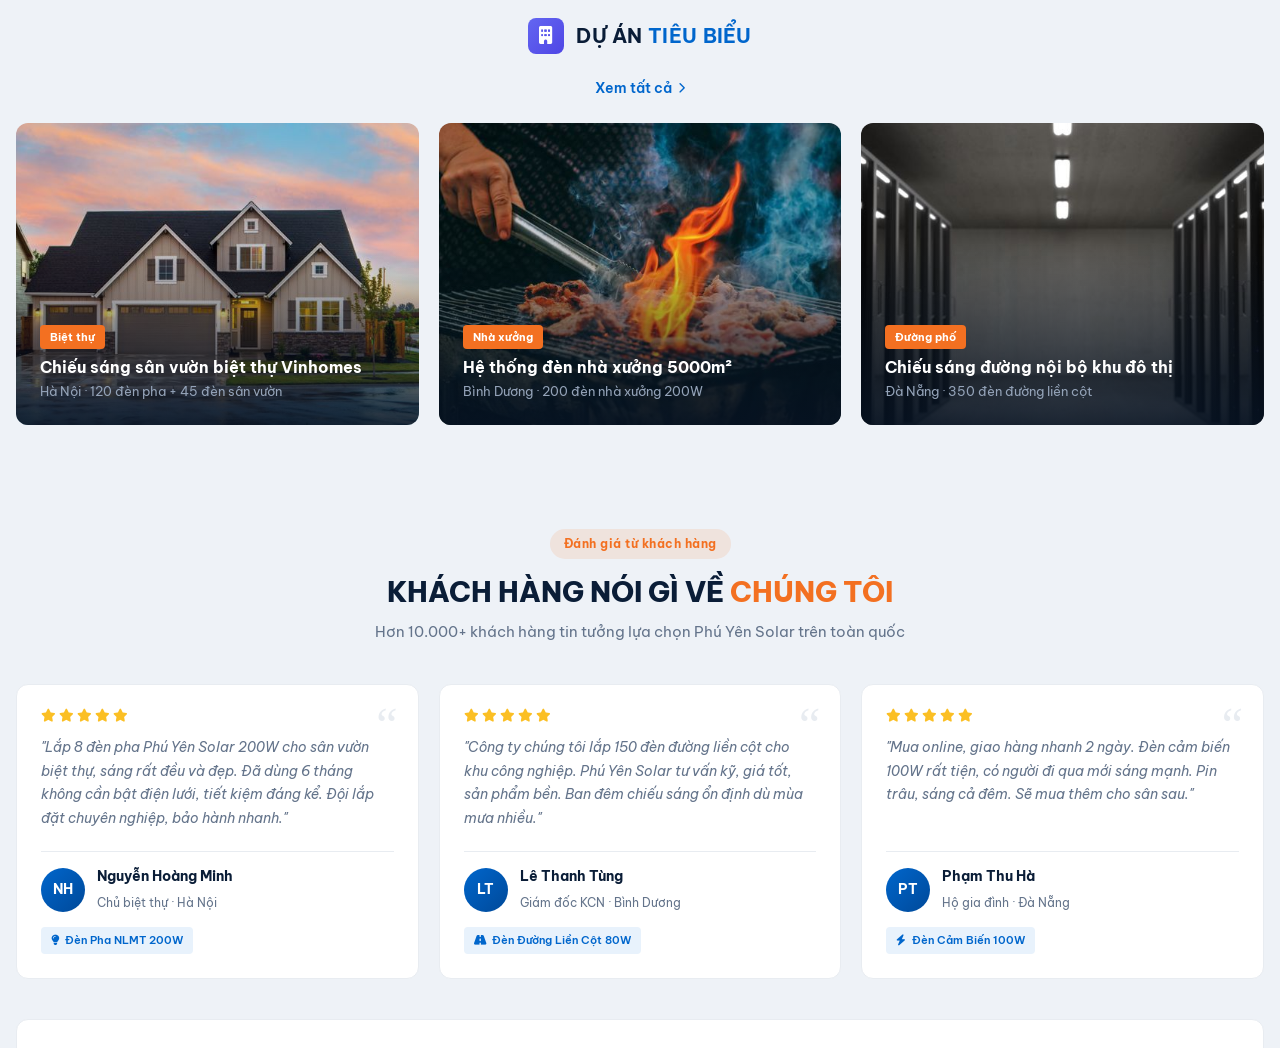
==== commit a95a757e: "Improve mobile homepage with hero slider, trust carousel, and product pagination. Co-authored-by: Cu" ====
--- a/index.html
+++ b/index.html
@@ -114,16 +114,30 @@
 
   <!-- ========== HERO BANNER ========== -->
   <section class="hero-section">
-    <div class="container hero-section__inner">
-      <div class="hero-banner">
-        <img class="hero-banner__img" src="images/hero-banner.jpg" alt="Đèn năng lượng mặt trời Phú Yên Solar">
-      </div>
+    <div class="hero-slider" id="heroSlider">
+      <div class="hero-slider__track" id="heroTrack">
+        <div class="hero-slide">
+          <img src="images/hero-banner.jpg" alt="Đèn năng lượng mặt trời Phú Yên Solar">
+        </div>
+        <div class="hero-slide">
+          <img src="images/projects/project-1.jpg" alt="Dự án chiếu sáng biệt thự Phú Yên Solar">
+        </div>
+        <div class="hero-slide">
+          <img src="images/projects/project-2.jpg" alt="Dự án đèn nhà xưởng Phú Yên Solar">
+        </div>
+      </div>
+      <button type="button" class="hero-slider__btn hero-slider__btn--prev" aria-label="Ảnh trước"><i class="fa-solid fa-chevron-left"></i></button>
+      <button type="button" class="hero-slider__btn hero-slider__btn--next" aria-label="Ảnh sau"><i class="fa-solid fa-chevron-right"></i></button>
+      <div class="hero-slider__dots" id="heroDots"></div>
     </div>
   </section>
 
   <!-- ========== TRUST BAR ========== -->
   <section class="trust-bar">
-    <div class="container trust-bar__inner">
+    <div class="container">
+      <div class="trust-slider">
+        <button type="button" class="trust-slider__btn trust-slider__btn--prev" aria-label="Trước"><i class="fa-solid fa-chevron-left"></i></button>
+        <div class="trust-bar__inner trust-slider__viewport" id="trustSlider">
       <div class="trust-item">
         <div class="trust-item__icon"><i class="fa-solid fa-truck-fast"></i></div>
         <div>
@@ -159,11 +173,13 @@
           <span>Nhanh chóng – Chuyên nghiệp</span>
         </div>
       </div>
+        </div>
+        <button type="button" class="trust-slider__btn trust-slider__btn--next" aria-label="Sau"><i class="fa-solid fa-chevron-right"></i></button>
+      </div>
     </div>
   </section>
 
   <!-- ========== FLASH SALE ========== -->
-  <section class="product-section product-section--flash">
     <div class="container">
       <div class="section-header section-header--center">
         <div class="section-header__title">
@@ -185,7 +201,7 @@
         <a href="pages/danh-muc.html?cat=den-pha-nlmt" class="section-header__link">Xem tất cả <i class="fa-solid fa-chevron-right"></i></a>
       </div>
 
-      <div class="product-grid">
+      <div class="product-grid" id="flashGrid">
         <article class="product-card">
           <span class="product-card__badge product-card__badge--sale">-36%</span>
           <a href="pages/chi-tiet.html?id=den-pha-nlmt-cp03-sl-rad-200w" class="product-card__image">
@@ -291,7 +307,14 @@
         </article>
       </div>
 
-      <div class="section-footer">
+      <div class="grid-pagination" id="flashPagination">
+        <button type="button" class="grid-pagination__btn is-active" data-page="1">1</button>
+        <button type="button" class="grid-pagination__btn" data-page="2">2</button>
+        <button type="button" class="grid-pagination__btn" data-page="3">3</button>
+        <a href="pages/danh-muc.html?cat=den-pha-nlmt" class="grid-pagination__all">Xem tất cả <i class="fa-solid fa-arrow-right"></i></a>
+      </div>
+
+      <div class="section-footer section-footer--desktop">
         <a href="pages/danh-muc.html?cat=den-pha-nlmt" class="btn-section-more">XEM TẤT CẢ FLASHSALE <i class="fa-solid fa-arrow-right"></i></a>
       </div>
     </div>
@@ -308,7 +331,7 @@
         <a href="pages/danh-muc.html?cat=den-pha-nlmt" class="section-header__link">Xem tất cả <i class="fa-solid fa-chevron-right"></i></a>
       </div>
 
-      <div class="product-grid product-grid--bestseller">
+      <div class="product-grid product-grid--bestseller" id="bestsellerGrid">
         <article class="product-card product-card--bestseller">
           <span class="product-card__badge product-card__badge--top">TOP 1</span>
           <a href="pages/chi-tiet.html?id=den-pha-nlmt-cp03-sl-rad-300w" class="product-card__image">
@@ -410,7 +433,14 @@
         </article>
       </div>
 
-      <div class="section-footer">
+      <div class="grid-pagination" id="bestsellerPagination">
+        <button type="button" class="grid-pagination__btn is-active" data-page="1">1</button>
+        <button type="button" class="grid-pagination__btn" data-page="2">2</button>
+        <button type="button" class="grid-pagination__btn" data-page="3">3</button>
+        <a href="pages/danh-muc.html?cat=den-pha-nlmt" class="grid-pagination__all">Xem tất cả <i class="fa-solid fa-arrow-right"></i></a>
+      </div>
+
+      <div class="section-footer section-footer--desktop">
         <a href="pages/danh-muc.html?cat=den-pha-nlmt" class="btn-section-more">XEM TẤT CẢ SẢN PHẨM BÁN CHẠY <i class="fa-solid fa-arrow-right"></i></a>
       </div>
     </div>
@@ -693,11 +723,6 @@
           <div class="ready-promo__visual">
             <img src="images/projects/project-1.jpg" alt="Biệt thự chiếu sáng bằng đèn NLMT Phú Yên Solar" class="ready-promo__bg">
             <div class="ready-promo__visual-overlay" aria-hidden="true"></div>
-            <div class="ready-promo__badges">
-              <span class="ready-promo__badge ready-promo__badge--sale"><i class="fa-solid fa-gift"></i> Khuyến mãi</span>
-              <span class="ready-promo__badge ready-promo__badge--flash"><i class="fa-solid fa-bolt"></i> Flash Sale</span>
-            </div>
-            <img src="images/products/pha-300w.png" alt="Đèn pha NLMT Phú Yên Solar 300W" class="ready-promo__product">
           </div>
           <div class="ready-promo__content">
             <span class="ready-promo__label">GIẢI PHÁP NLMT HÀNG ĐẦU</span>
--- a/css/style.css
+++ b/css/style.css
@@ -839,19 +839,152 @@
   transform: translateX(3px);
 }
 
-/* Hero Banner – full image */
-.hero-banner {
+/* Hero Slider */
+.hero-slider {
   position: relative;
+  width: 100%;
   overflow: hidden;
+}
+
+.hero-slider__track {
+  display: flex;
+  transition: transform 0.5s ease;
+}
+
+.hero-slide {
+  flex: 0 0 100%;
   width: 100%;
-  min-height: 520px;
-}
-
-.hero-banner__img {
+}
+
+.hero-slide img {
   width: 100%;
   height: 520px;
   object-fit: cover;
   display: block;
+}
+
+.hero-slider__btn {
+  position: absolute;
+  top: 50%;
+  transform: translateY(-50%);
+  width: 44px;
+  height: 44px;
+  border: none;
+  border-radius: 50%;
+  background: rgba(255, 255, 255, 0.92);
+  color: var(--navy);
+  font-size: 16px;
+  cursor: pointer;
+  z-index: 2;
+  display: flex;
+  align-items: center;
+  justify-content: center;
+  box-shadow: 0 4px 16px rgba(0, 0, 0, 0.15);
+  transition: var(--transition);
+}
+
+.hero-slider__btn:hover {
+  background: var(--white);
+  color: var(--orange);
+}
+
+.hero-slider__btn--prev { left: 16px; }
+.hero-slider__btn--next { right: 16px; }
+
+.hero-slider__dots {
+  position: absolute;
+  bottom: 16px;
+  left: 50%;
+  transform: translateX(-50%);
+  display: flex;
+  gap: 8px;
+  z-index: 2;
+}
+
+.hero-slider__dot {
+  width: 10px;
+  height: 10px;
+  border-radius: 50%;
+  border: none;
+  background: rgba(255, 255, 255, 0.5);
+  cursor: pointer;
+  padding: 0;
+  transition: var(--transition);
+}
+
+.hero-slider__dot.is-active {
+  background: var(--orange);
+  width: 24px;
+  border-radius: 5px;
+}
+
+/* Trust slider controls */
+.trust-slider {
+  position: relative;
+}
+
+.trust-slider__btn {
+  display: none;
+}
+
+.trust-slider__viewport {
+  overflow: hidden;
+}
+
+/* Grid pagination */
+.grid-pagination {
+  display: none;
+  align-items: center;
+  justify-content: center;
+  gap: 8px;
+  margin-top: 20px;
+  flex-wrap: wrap;
+}
+
+.grid-pagination__btn {
+  min-width: 40px;
+  height: 40px;
+  padding: 0 12px;
+  border: 1px solid var(--gray-200);
+  border-radius: var(--radius);
+  background: var(--white);
+  font-family: var(--font);
+  font-size: 14px;
+  font-weight: 700;
+  color: var(--navy);
+  cursor: pointer;
+  transition: var(--transition);
+}
+
+.grid-pagination__btn:hover,
+.grid-pagination__btn.is-active {
+  background: var(--orange);
+  border-color: var(--orange);
+  color: var(--white);
+}
+
+.grid-pagination__all {
+  display: inline-flex;
+  align-items: center;
+  gap: 6px;
+  padding: 0 16px;
+  height: 40px;
+  border-radius: var(--radius);
+  background: var(--navy);
+  color: var(--white);
+  font-size: 13px;
+  font-weight: 700;
+  margin-left: 4px;
+  transition: var(--transition);
+}
+
+.grid-pagination__all:hover {
+  background: var(--navy-light);
+  color: var(--white);
+}
+
+.product-card.is-hidden-page {
+  display: none !important;
 }
 
 /* ===== TRUST BAR ===== */
@@ -2502,6 +2635,15 @@
 }
 
 @media (max-width: 992px) {
+  .hero-section {
+    background: var(--white);
+  }
+
+  .hero-section .container {
+    padding: 0;
+    max-width: none;
+  }
+
   .header-top {
     position: sticky;
     top: 0;
@@ -2646,49 +2788,108 @@
     min-height: 48px;
   }
 
-  .hero-banner {
-    min-height: unset;
-    aspect-ratio: 16 / 9;
-  }
-
-  .hero-banner__img {
+  .hero-slide img {
     height: auto;
     aspect-ratio: 16 / 9;
     min-height: unset;
   }
 
+  .hero-slider__btn {
+    width: 38px;
+    height: 38px;
+    font-size: 14px;
+  }
+
+  .hero-slider__btn--prev { left: 8px; }
+  .hero-slider__btn--next { right: 8px; }
+
   .trust-bar {
     padding: 16px 0;
+    background: var(--white);
+    border-bottom: 1px solid var(--gray-200);
+  }
+
+  .trust-slider {
+    display: flex;
+    align-items: center;
+    gap: 4px;
+  }
+
+  .trust-slider__btn {
+    display: flex;
+    align-items: center;
+    justify-content: center;
+    width: 32px;
+    height: 32px;
+    flex-shrink: 0;
+    border: 1px solid var(--gray-200);
+    border-radius: 50%;
+    background: var(--white);
+    color: var(--navy);
+    font-size: 12px;
+    cursor: pointer;
+    transition: var(--transition);
+  }
+
+  .trust-slider__btn:hover {
+    background: var(--orange);
+    border-color: var(--orange);
+    color: var(--white);
   }
 
   .trust-bar__inner {
-    grid-template-columns: repeat(2, 1fr);
-    gap: 12px;
+    display: flex;
+    grid-template-columns: unset;
+    transition: transform 0.35s ease;
+    flex-wrap: nowrap;
   }
 
   .trust-item {
+    flex: 0 0 calc(100% / 3);
+    flex-direction: column;
+    text-align: center;
+    gap: 8px;
+    padding: 10px 6px;
+    color: var(--navy);
     border-right: none;
-    padding: 10px 12px;
-    gap: 10px;
   }
 
   .trust-item__icon {
     width: 40px;
     height: 40px;
     font-size: 16px;
+    background: var(--blue-light);
+    border-color: var(--blue-light);
+    color: var(--blue);
+    margin: 0 auto;
   }
 
   .trust-item strong {
-    font-size: 11px;
-  }
-
-  .product-section {
-    padding: 32px 0;
+    font-size: 10px;
+    color: var(--navy);
+    line-height: 1.3;
+  }
+
+  .trust-item span {
+    font-size: 10px;
+    color: var(--gray-600);
+  }
+
+  .grid-pagination {
+    display: flex;
+  }
+
+  .section-footer--desktop {
+    display: none;
   }
 
   .product-grid {
     grid-template-columns: repeat(2, 1fr);
     gap: 12px;
+  }
+
+  .product-section {
+    padding: 32px 0;
   }
 
   .product-card {
@@ -2723,8 +2924,27 @@
   }
 
   .category-grid {
-    grid-template-columns: repeat(2, 1fr);
-    gap: 12px;
+    grid-template-columns: repeat(4, 1fr);
+    gap: 10px;
+  }
+
+  .category-card {
+    padding: 14px 8px;
+  }
+
+  .category-card__icon {
+    width: 44px;
+    height: 44px;
+    font-size: 18px;
+    margin-bottom: 8px;
+  }
+
+  .category-card span {
+    font-size: 11px;
+  }
+
+  .category-card small {
+    font-size: 10px;
   }
 
   .why-grid {
@@ -2733,7 +2953,8 @@
   }
 
   .project-grid {
-    grid-template-columns: 1fr;
+    grid-template-columns: repeat(2, 1fr);
+    gap: 12px;
   }
 
   .testimonial-grid {
@@ -2857,22 +3078,25 @@
     font-size: 10px;
   }
 
-  .hero-banner,
-  .hero-banner__img {
+  .hero-slide img {
     aspect-ratio: 4 / 3;
   }
 
-  .trust-bar__inner {
-    grid-template-columns: 1fr;
-  }
-
-  .trust-item {
-    padding: 12px 8px;
+  .trust-item strong {
+    font-size: 9px;
+  }
+
+  .trust-item span {
+    font-size: 9px;
+  }
+
+  .product-section {
+    padding: 28px 0;
   }
 
   .product-grid {
-    grid-template-columns: 1fr;
-    gap: 14px;
+    grid-template-columns: repeat(2, 1fr);
+    gap: 10px;
   }
 
   .product-card__title {
@@ -2922,13 +3146,37 @@
     min-height: 44px;
   }
 
-  .category-grid,
   .why-grid {
     grid-template-columns: 1fr;
   }
 
+  .category-grid {
+    grid-template-columns: repeat(4, 1fr);
+    gap: 8px;
+  }
+
   .category-card {
-    padding: 16px;
+    padding: 10px 4px;
+  }
+
+  .category-card__icon {
+    width: 38px;
+    height: 38px;
+    font-size: 15px;
+    margin-bottom: 6px;
+  }
+
+  .category-card span {
+    font-size: 10px;
+    line-height: 1.25;
+    display: -webkit-box;
+    -webkit-line-clamp: 2;
+    -webkit-box-orient: vertical;
+    overflow: hidden;
+  }
+
+  .category-card small {
+    font-size: 9px;
   }
 
   .why-card {
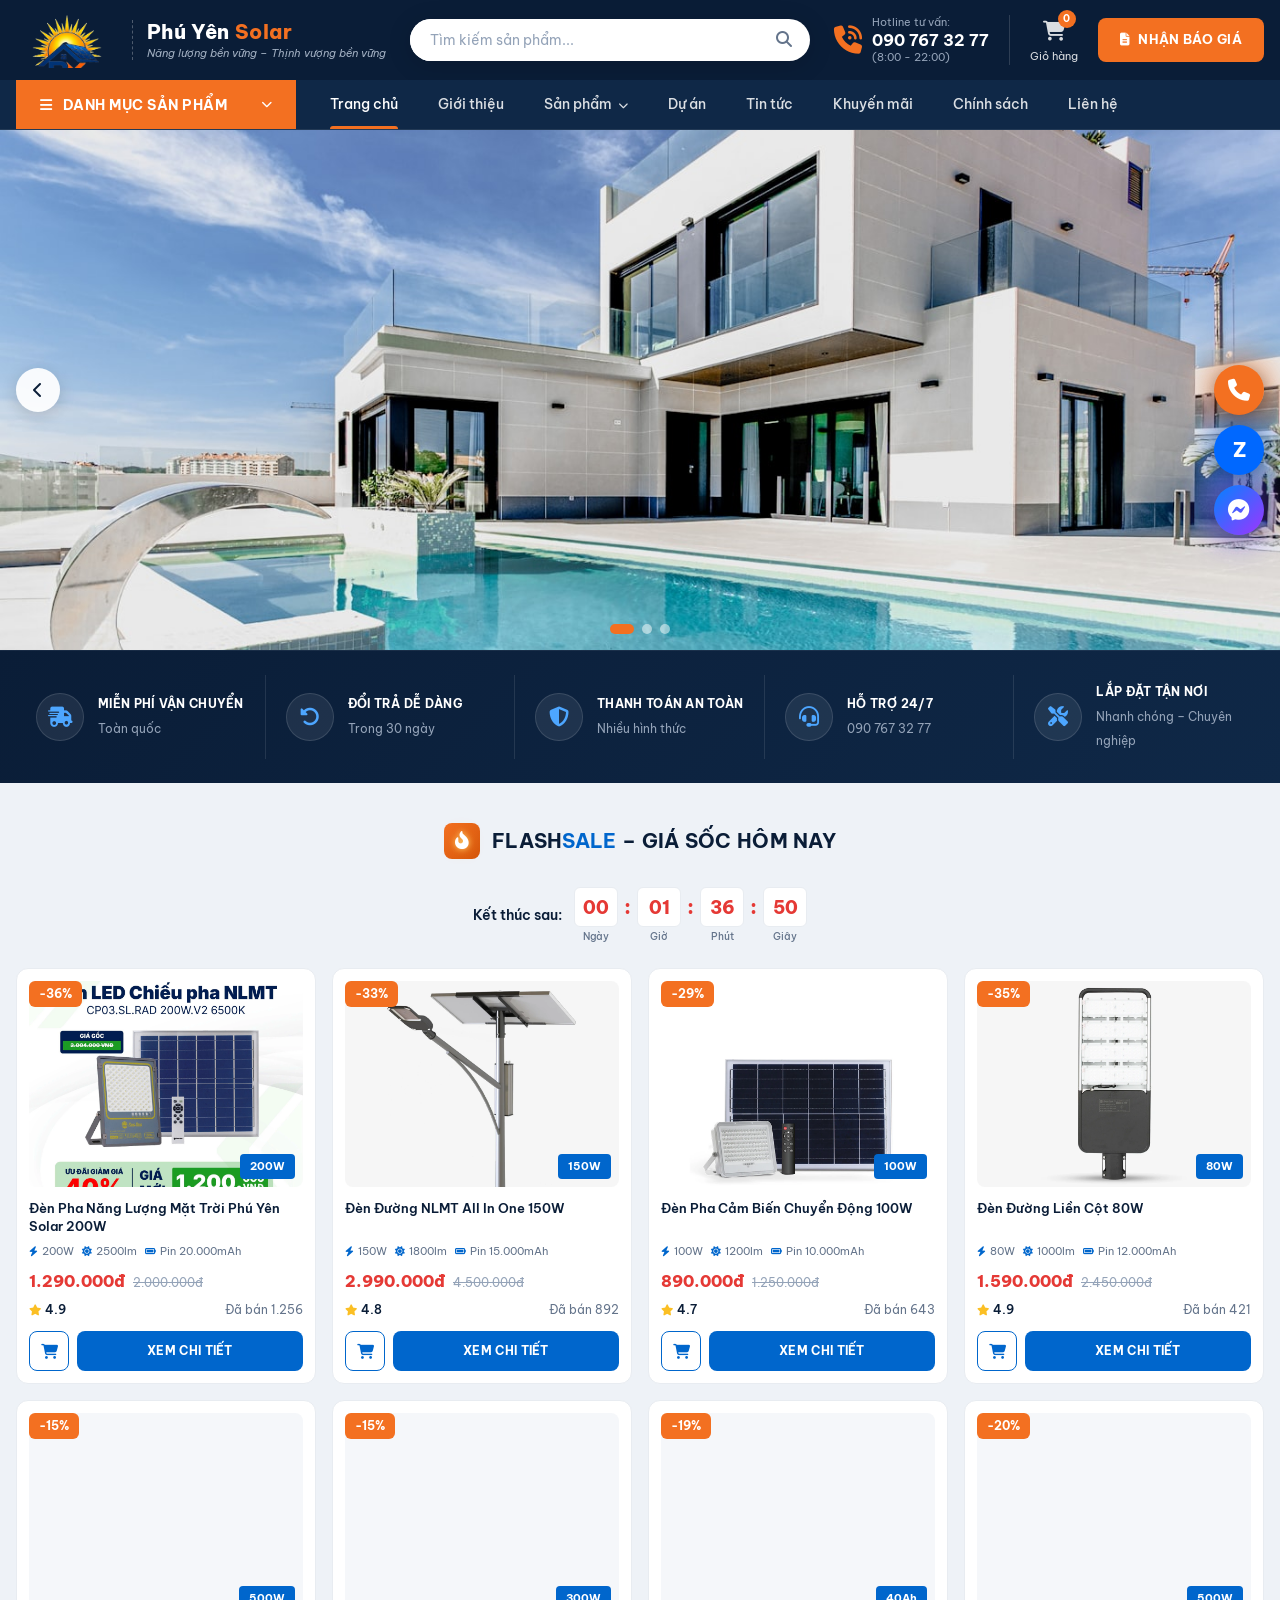
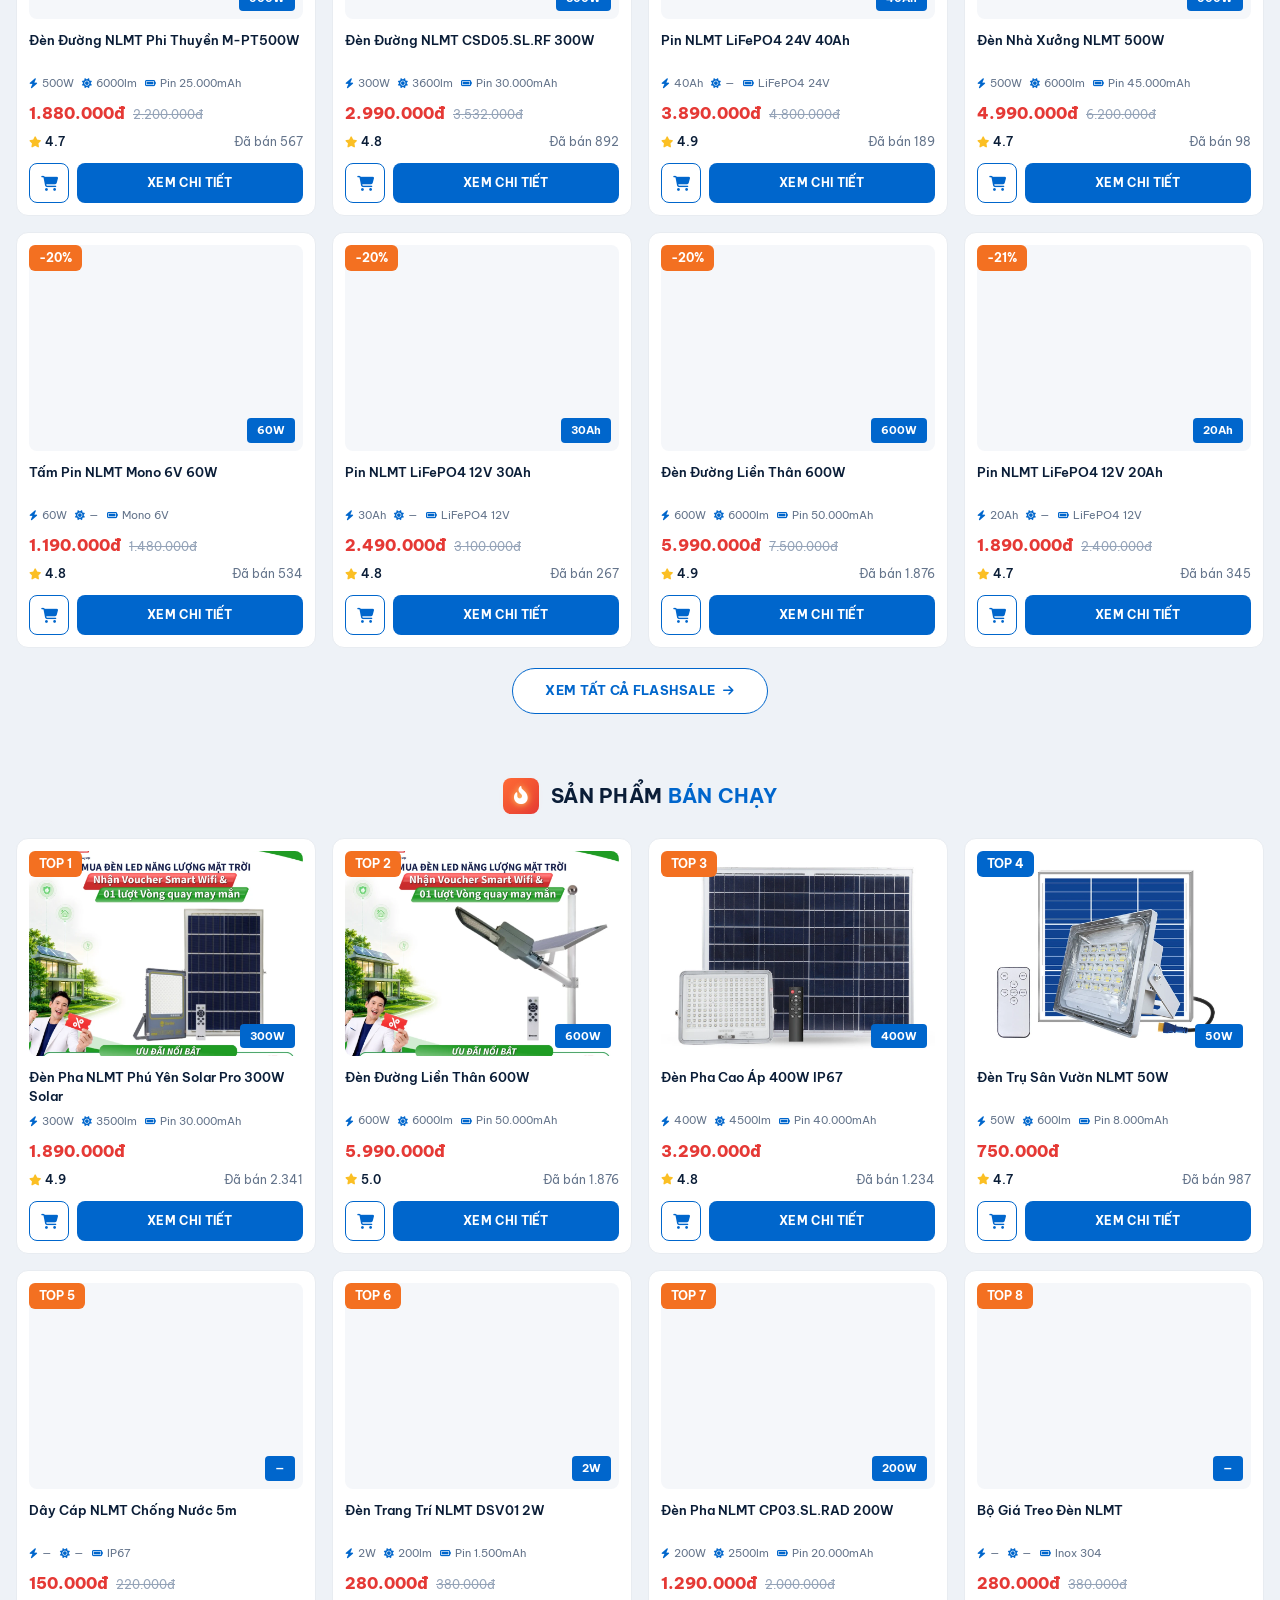
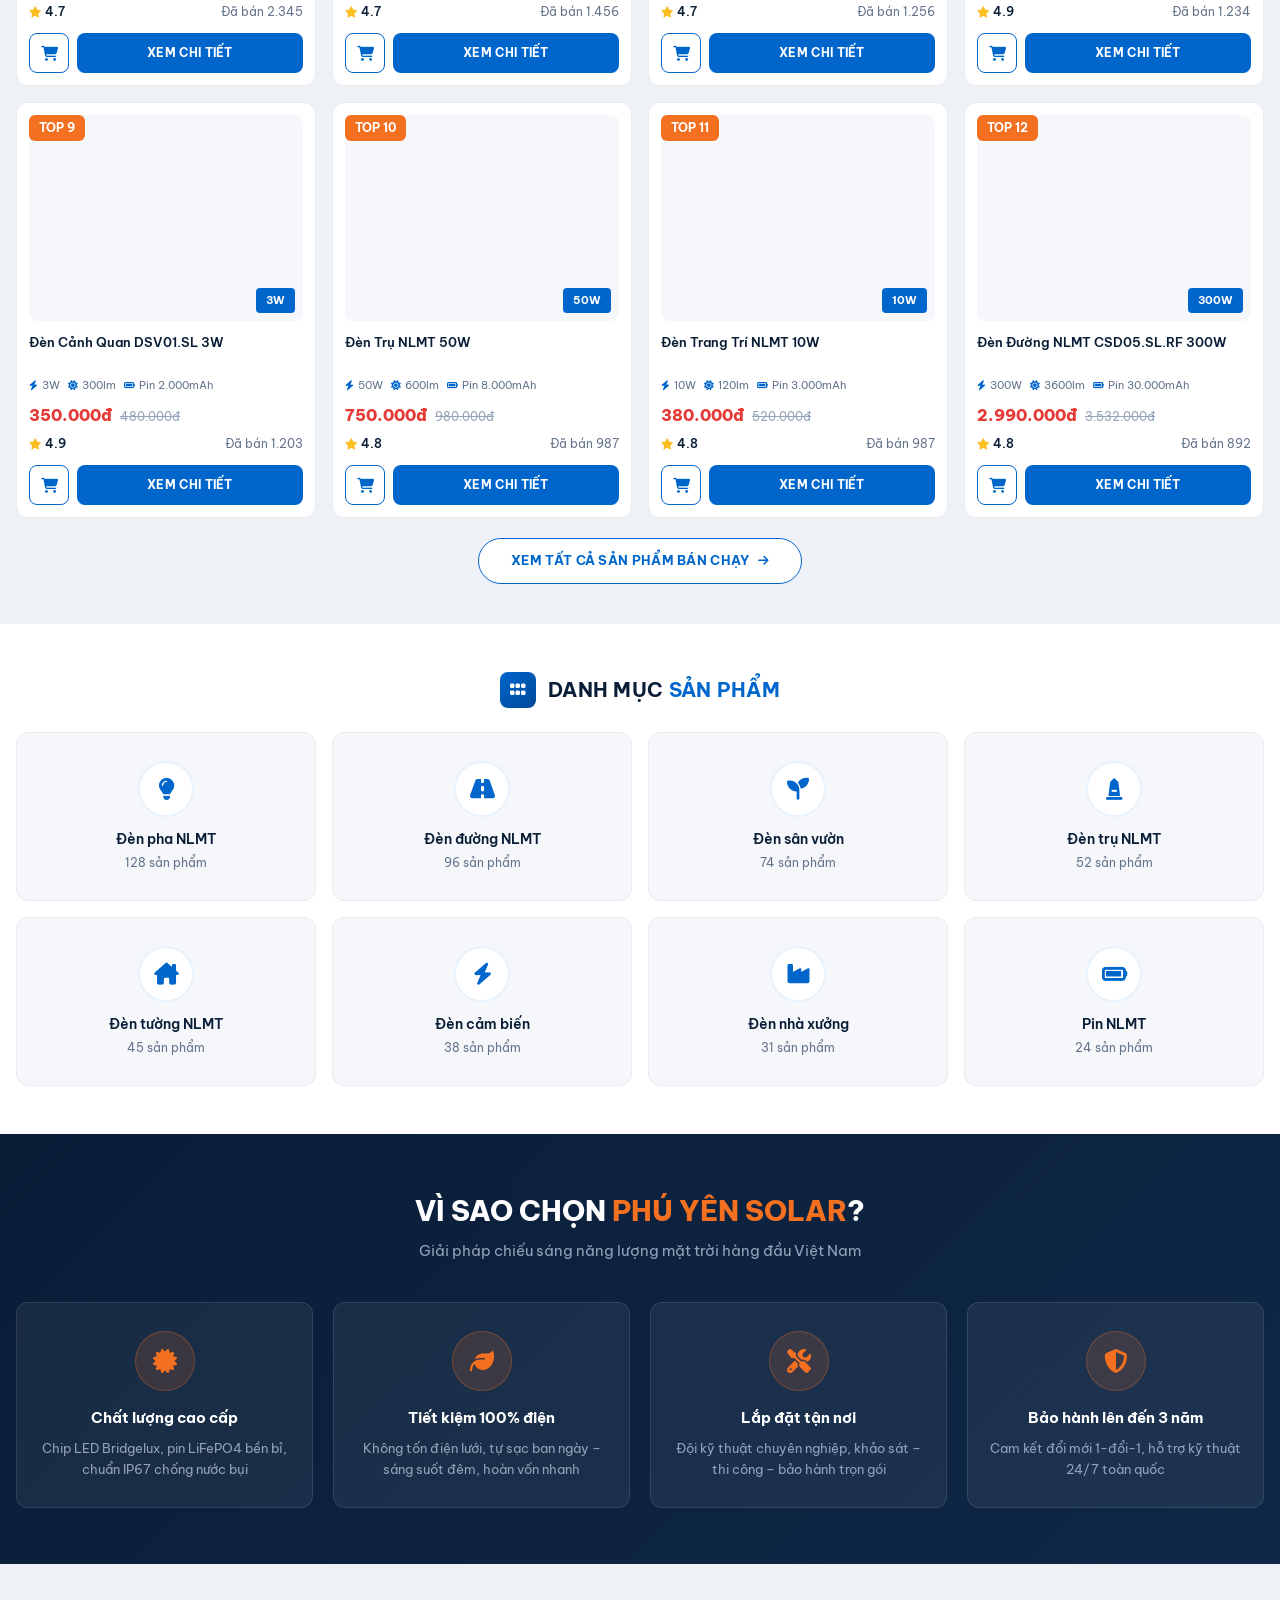
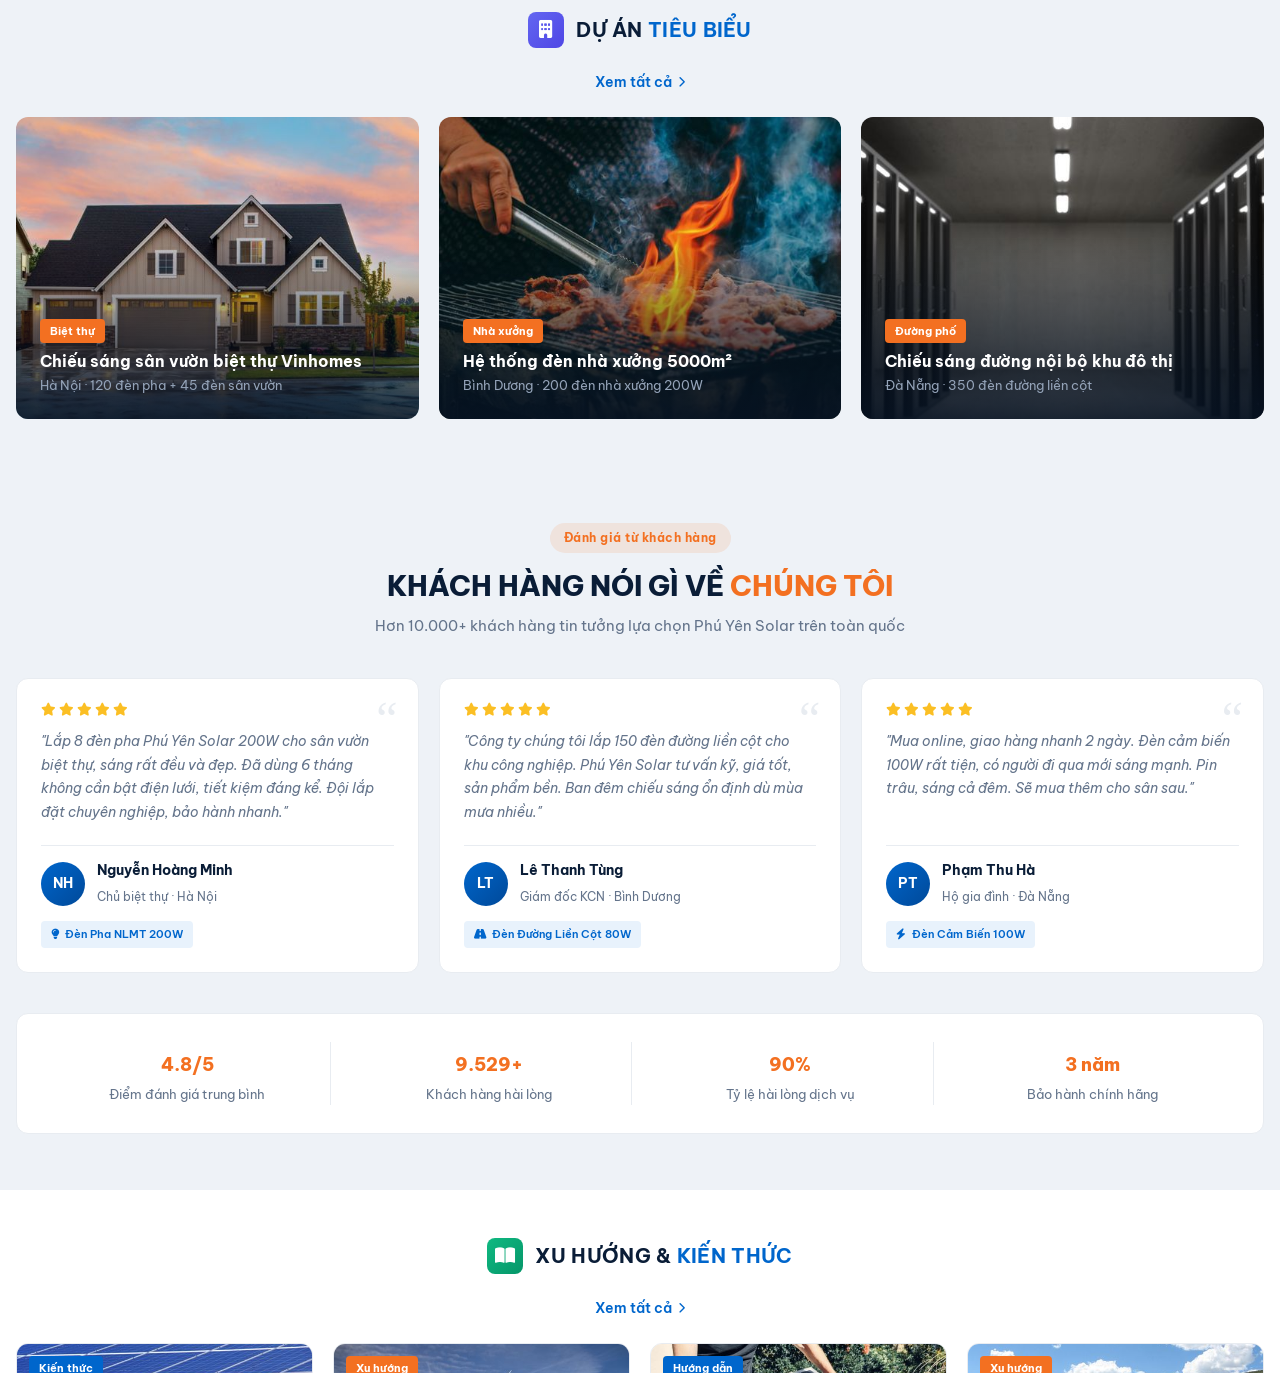
==== commit 29c251fd: "Add appointment booking form and site-wide performance, SEO, and accessibility optimizations. Co-aut" ====
--- a/index.html
+++ b/index.html
@@ -3,7 +3,11 @@
 <head>
   <meta charset="UTF-8">
   <meta name="viewport" content="width=device-width, initial-scale=1.0">
+  <meta name="description" content="Phú Yên Solar – Chuyên đèn năng lượng mặt trời cao cấp. Miễn phí tư vấn, lắp đặt tận nơi, bảo hành chính hãng. Hotline 090 767 32 77.">
+  <meta name="theme-color" content="#0a1d37">
   <title>Phú Yên Solar – Đèn Năng Lượng Mặt Trời Cao Cấp</title>
+  <link rel="icon" href="images/logo-icon.png" type="image/png">
+  <link rel="preload" as="image" href="images/hero-banner.jpg">
   <link rel="preconnect" href="https://fonts.googleapis.com">
   <link rel="preconnect" href="https://fonts.gstatic.com" crossorigin>
   <link href="https://fonts.googleapis.com/css2?family=Be+Vietnam+Pro:wght@400;500;600;700;800&family=Playfair+Display:wght@600;700&display=swap" rel="stylesheet">
@@ -11,7 +15,7 @@
   <link rel="stylesheet" href="css/style.css">
   <link rel="stylesheet" href="css/catalog.css">
 </head>
-<body class="is-loading" data-page="home">
+<body class="is-loading has-floating-nav" data-page="home">
 
   <!-- ========== LOADING ========== -->
   <div id="pageLoader" class="page-loader" aria-hidden="false">
@@ -19,11 +23,18 @@
       <div class="page-loader__sun"></div>
       <div class="page-loader__rays"></div>
       <div class="page-loader__halo"></div>
+      <div class="page-loader__particles">
+        <span></span><span></span><span></span><span></span>
+        <span></span><span></span><span></span><span></span>
+      </div>
     </div>
     <div class="page-loader__inner">
       <div class="page-loader__logo-wrap">
         <div class="page-loader__logo-glow" aria-hidden="true"></div>
+        <div class="page-loader__ring" aria-hidden="true"></div>
+        <div class="page-loader__ring page-loader__ring--reverse" aria-hidden="true"></div>
         <img src="images/logo-icon.png" alt="" class="page-loader__logo" width="168" height="168">
+        <div class="page-loader__logo-shine" aria-hidden="true"></div>
       </div>
       <p class="page-loader__brand">Phú Yên <span>Solar</span></p>
       <div class="page-loader__bar" role="progressbar" aria-label="Đang tải">
@@ -32,20 +43,22 @@
       <p class="page-loader__slogan">Năng lượng bền vững – Thịnh vượng bền vững</p>
     </div>
   </div>
+
+  <a href="#main-content" class="skip-link">Chuyển đến nội dung chính</a>
 
   <!-- ========== HEADER TOP ========== -->
   <header class="header-top">
     <div class="container header-top__inner">
       <a href="index.html" class="logo">
-        <img src="images/logo-icon.png" alt="" class="logo__img" width="56" height="56">
+        <img src="images/logo-icon.png" alt="Phú Yên Solar" class="logo__img" width="56" height="56">
         <div class="logo__text">
           <span class="logo__name">Phú Yên <span class="logo__accent">Solar</span></span>
           <span class="logo__tagline">Năng lượng bền vững – Thịnh vượng bền vững</span>
         </div>
       </a>
 
-      <form class="search-bar" action="#" role="search">
-        <input type="search" placeholder="Tìm kiếm sản phẩm..." aria-label="Tìm kiếm sản phẩm">
+      <form class="search-bar" action="pages/danh-muc.html" role="search" method="get">
+        <input type="search" name="q" placeholder="Tìm kiếm sản phẩm..." aria-label="Tìm kiếm sản phẩm">
         <button type="submit" aria-label="Tìm kiếm"><i class="fa-solid fa-magnifying-glass"></i></button>
       </form>
 
@@ -59,7 +72,7 @@
           </div>
         </div>
 
-        <a href="#" class="util-item">
+        <a href="#" class="util-item" aria-label="Giỏ hàng">
           <span class="util-item__icon"><i class="fa-solid fa-cart-shopping"></i><span class="badge">0</span></span>
           <span>Giỏ hàng</span>
         </a>
@@ -112,18 +125,21 @@
     </div>
   </nav>
 
+  <main id="main-content">
+  <h1 class="sr-only">Phú Yên Solar – Đèn năng lượng mặt trời cao cấp</h1>
+
   <!-- ========== HERO BANNER ========== -->
   <section class="hero-section">
     <div class="hero-slider" id="heroSlider">
       <div class="hero-slider__track" id="heroTrack">
         <div class="hero-slide">
-          <img src="images/hero-banner.jpg" alt="Đèn năng lượng mặt trời Phú Yên Solar">
+          <img src="images/hero-banner.jpg" alt="Đèn năng lượng mặt trời Phú Yên Solar" fetchpriority="high" decoding="async" width="1320" height="480">
         </div>
         <div class="hero-slide">
-          <img src="images/projects/project-1.jpg" alt="Dự án chiếu sáng biệt thự Phú Yên Solar">
+          <img src="images/projects/project-1.jpg" alt="Dự án chiếu sáng biệt thự Phú Yên Solar" loading="lazy" decoding="async" width="1320" height="480">
         </div>
         <div class="hero-slide">
-          <img src="images/projects/project-2.jpg" alt="Dự án đèn nhà xưởng Phú Yên Solar">
+          <img src="images/projects/project-2.jpg" alt="Dự án đèn nhà xưởng Phú Yên Solar" loading="lazy" decoding="async" width="1320" height="480">
         </div>
       </div>
       <button type="button" class="hero-slider__btn hero-slider__btn--prev" aria-label="Ảnh trước"><i class="fa-solid fa-chevron-left"></i></button>
@@ -180,8 +196,9 @@
   </section>
 
   <!-- ========== FLASH SALE ========== -->
+  <section class="product-section product-section--flash">
     <div class="container">
-      <div class="section-header section-header--center">
+      <div class="section-header section-header--center section-header--products">
         <div class="section-header__title">
           <span class="section-header__icon section-header__icon--flash"><i class="fa-solid fa-fire-flame-curved flame-burning"></i></span>
           <h2>FLASH<strong>SALE</strong> – GIÁ SỐC HÔM NAY</h2>
@@ -198,14 +215,13 @@
             <div class="countdown__item"><span class="countdown__num" data-unit="seconds">00</span><span class="countdown__unit">Giây</span></div>
           </div>
         </div>
-        <a href="pages/danh-muc.html?cat=den-pha-nlmt" class="section-header__link">Xem tất cả <i class="fa-solid fa-chevron-right"></i></a>
       </div>
 
       <div class="product-grid" id="flashGrid">
         <article class="product-card">
           <span class="product-card__badge product-card__badge--sale">-36%</span>
           <a href="pages/chi-tiet.html?id=den-pha-nlmt-cp03-sl-rad-200w" class="product-card__image">
-            <img src="images/products/pha-200w.jpg" alt="Đèn Pha Phú Yên Solar 200W">
+            <img loading="lazy" decoding="async" src="images/products/pha-200w.jpg" alt="Đèn Pha Phú Yên Solar 200W">
             <span class="product-card__power">200W</span>
           </a>
           <h3 class="product-card__title"><a href="pages/chi-tiet.html?id=den-pha-nlmt-cp03-sl-rad-200w">Đèn Pha Năng Lượng Mặt Trời Phú Yên Solar 200W</a></h3>
@@ -231,7 +247,7 @@
         <article class="product-card">
           <span class="product-card__badge product-card__badge--sale">-33%</span>
           <a href="pages/chi-tiet.html?id=den-duong-all-in-one-150w" class="product-card__image">
-            <img src="images/products/duong-150w.jpg" alt="Đèn Đường All In One 150W">
+            <img loading="lazy" decoding="async" src="images/products/duong-150w.jpg" alt="Đèn Đường All In One 150W">
             <span class="product-card__power">150W</span>
           </a>
           <h3 class="product-card__title"><a href="pages/chi-tiet.html?id=den-duong-all-in-one-150w">Đèn Đường NLMT All In One 150W</a></h3>
@@ -257,7 +273,7 @@
         <article class="product-card">
           <span class="product-card__badge product-card__badge--sale">-29%</span>
           <a href="pages/chi-tiet.html?id=den-pha-cam-bien-chuyen-dong-100w" class="product-card__image">
-            <img src="images/products/cam-bien-100w.jpg" alt="Đèn Pha Cảm Biến 100W">
+            <img loading="lazy" decoding="async" src="images/products/cam-bien-100w.jpg" alt="Đèn Pha Cảm Biến 100W">
             <span class="product-card__power">100W</span>
           </a>
           <h3 class="product-card__title"><a href="pages/chi-tiet.html?id=den-pha-cam-bien-chuyen-dong-100w">Đèn Pha Cảm Biến Chuyển Động 100W</a></h3>
@@ -283,7 +299,7 @@
         <article class="product-card">
           <span class="product-card__badge product-card__badge--sale">-35%</span>
           <a href="pages/chi-tiet.html?id=den-duong-lien-cot-80w" class="product-card__image">
-            <img src="images/products/lien-cot-80w.jpg" alt="Đèn Đường Liền Cột 80W">
+            <img loading="lazy" decoding="async" src="images/products/lien-cot-80w.jpg" alt="Đèn Đường Liền Cột 80W">
             <span class="product-card__power">80W</span>
           </a>
           <h3 class="product-card__title"><a href="pages/chi-tiet.html?id=den-duong-lien-cot-80w">Đèn Đường Liền Cột 80W</a></h3>
@@ -323,19 +339,18 @@
   <!-- ========== SẢN PHẨM BÁN CHẠY ========== -->
   <section class="product-section product-section--bestseller">
     <div class="container">
-      <div class="section-header section-header--center section-header--simple">
+      <div class="section-header section-header--center section-header--products">
         <div class="section-header__title">
           <span class="section-header__icon section-header__icon--fire"><i class="fa-solid fa-fire-flame-curved flame-burning"></i></span>
           <h2>SẢN PHẨM <strong>BÁN CHẠY</strong></h2>
         </div>
-        <a href="pages/danh-muc.html?cat=den-pha-nlmt" class="section-header__link">Xem tất cả <i class="fa-solid fa-chevron-right"></i></a>
       </div>
 
       <div class="product-grid product-grid--bestseller" id="bestsellerGrid">
         <article class="product-card product-card--bestseller">
           <span class="product-card__badge product-card__badge--top">TOP 1</span>
           <a href="pages/chi-tiet.html?id=den-pha-nlmt-cp03-sl-rad-300w" class="product-card__image">
-            <img src="images/products/pha-300w.png" alt="Đèn Pha Phú Yên Solar Pro 300W">
+            <img loading="lazy" decoding="async" src="images/products/pha-300w.png" alt="Đèn Pha Phú Yên Solar Pro 300W">
             <span class="product-card__power">300W</span>
           </a>
           <h3 class="product-card__title"><a href="pages/chi-tiet.html?id=den-pha-nlmt-cp03-sl-rad-300w">Đèn Pha NLMT Phú Yên Solar Pro 300W Solar</a></h3>
@@ -360,7 +375,7 @@
         <article class="product-card product-card--bestseller">
           <span class="product-card__badge product-card__badge--top">TOP 2</span>
           <a href="pages/chi-tiet.html?id=den-duong-lien-than-600w" class="product-card__image">
-            <img src="images/products/duong-600w.png" alt="Đèn Đường Liền Thân 600W">
+            <img loading="lazy" decoding="async" src="images/products/duong-600w.png" alt="Đèn Đường Liền Thân 600W">
             <span class="product-card__power">600W</span>
           </a>
           <h3 class="product-card__title"><a href="pages/chi-tiet.html?id=den-duong-lien-than-600w">Đèn Đường Liền Thân 600W</a></h3>
@@ -385,7 +400,7 @@
         <article class="product-card product-card--bestseller">
           <span class="product-card__badge product-card__badge--top">TOP 3</span>
           <a href="pages/chi-tiet.html?id=den-pha-cao-ap-400w-ip67" class="product-card__image">
-            <img src="images/products/pha-400w.jpg" alt="Đèn Pha Cao Áp 400W">
+            <img loading="lazy" decoding="async" src="images/products/pha-400w.jpg" alt="Đèn Pha Cao Áp 400W">
             <span class="product-card__power">400W</span>
           </a>
           <h3 class="product-card__title"><a href="pages/chi-tiet.html?id=den-pha-cao-ap-400w-ip67">Đèn Pha Cao Áp 400W IP67</a></h3>
@@ -410,7 +425,7 @@
         <article class="product-card product-card--bestseller">
           <span class="product-card__badge product-card__badge--top product-card__badge--top-blue">TOP 4</span>
           <a href="pages/chi-tiet.html?id=den-tru-san-vuon-nlmt-50w" class="product-card__image">
-            <img src="images/products/tru-50w.jpg" alt="Đèn Trụ Sân Vườn 50W">
+            <img loading="lazy" decoding="async" src="images/products/tru-50w.jpg" alt="Đèn Trụ Sân Vườn 50W">
             <span class="product-card__power">50W</span>
           </a>
           <h3 class="product-card__title"><a href="pages/chi-tiet.html?id=den-tru-san-vuon-nlmt-50w">Đèn Trụ Sân Vườn NLMT 50W</a></h3>
@@ -544,7 +559,7 @@
       </div>
       <div class="project-grid">
         <a href="pages/du-an.html" class="project-card">
-          <img src="images/projects/project-1.jpg" alt="Dự án biệt thự">
+          <img loading="lazy" decoding="async" src="images/projects/project-1.jpg" alt="Dự án biệt thự">
           <div class="project-card__overlay">
             <span class="project-card__tag">Biệt thự</span>
             <h3>Chiếu sáng sân vườn biệt thự Vinhomes</h3>
@@ -552,7 +567,7 @@
           </div>
         </a>
         <a href="pages/du-an.html" class="project-card">
-          <img src="images/projects/project-2.jpg" alt="Dự án khu công nghiệp">
+          <img loading="lazy" decoding="async" src="images/projects/project-2.jpg" alt="Dự án khu công nghiệp">
           <div class="project-card__overlay">
             <span class="project-card__tag">Nhà xưởng</span>
             <h3>Hệ thống đèn nhà xưởng 5000m²</h3>
@@ -560,7 +575,7 @@
           </div>
         </a>
         <a href="pages/du-an.html" class="project-card">
-          <img src="images/projects/project-3.jpg" alt="Dự án đường phố">
+          <img loading="lazy" decoding="async" src="images/projects/project-3.jpg" alt="Dự án đường phố">
           <div class="project-card__overlay">
             <span class="project-card__tag">Đường phố</span>
             <h3>Chiếu sáng đường nội bộ khu đô thị</h3>
@@ -657,7 +672,7 @@
       <div class="trend-grid">
         <article class="trend-card">
           <a href="#" class="trend-card__image">
-            <img src="images/trends/trend-1.jpg" alt="Xu hướng pin LiFePO4">
+            <img loading="lazy" decoding="async" src="images/trends/trend-1.jpg" alt="Xu hướng pin LiFePO4">
             <span class="trend-card__tag">Kiến thức</span>
           </a>
           <div class="trend-card__body">
@@ -669,7 +684,7 @@
         </article>
         <article class="trend-card">
           <a href="#" class="trend-card__image">
-            <img src="images/trends/trend-2.jpg" alt="Đèn đường NLMT 2026">
+            <img loading="lazy" decoding="async" src="images/trends/trend-2.jpg" alt="Đèn đường NLMT 2026">
             <span class="trend-card__tag trend-card__tag--orange">Xu hướng</span>
           </a>
           <div class="trend-card__body">
@@ -681,7 +696,7 @@
         </article>
         <article class="trend-card">
           <a href="#" class="trend-card__image">
-            <img src="images/trends/trend-3.jpg" alt="Tính số đèn NLMT">
+            <img loading="lazy" decoding="async" src="images/trends/trend-3.jpg" alt="Tính số đèn NLMT">
             <span class="trend-card__tag">Hướng dẫn</span>
           </a>
           <div class="trend-card__body">
@@ -693,7 +708,7 @@
         </article>
         <article class="trend-card">
           <a href="#" class="trend-card__image">
-            <img src="images/trends/trend-4.jpg" alt="Đèn NLMT thông minh IoT">
+            <img loading="lazy" decoding="async" src="images/trends/trend-4.jpg" alt="Đèn NLMT thông minh IoT">
             <span class="trend-card__tag trend-card__tag--orange">Xu hướng</span>
           </a>
           <div class="trend-card__body">
@@ -710,32 +725,125 @@
     </div>
   </section>
 
-  <!-- ========== SẴN SÀNG NÂNG TẦM ========== -->
+  <!-- ========== ĐẶT HẸN TƯ VẤN ========== -->
   <section class="ready-section" id="bao-gia">
     <div class="container">
       <div class="ready-section__header">
-        <h2>SẴN SÀNG NÂNG TẦM HỆ THỐNG CHIẾU SÁNG?</h2>
-        <p>Liên hệ ngay để được đội ngũ chuyên gia tư vấn miễn phí và báo giá nhanh chóng.</p>
+        <span class="ready-section__badge"><i class="fa-solid fa-sun"></i> Miễn phí tư vấn</span>
+        <h2>ĐẶT HẸN TƯ VẤN</h2>
+        <p>Đặt lịch với chuyên gia Phú Yên Solar – khảo sát, báo giá và lắp đặt tận nơi.</p>
+        <ul class="ready-section__trust" aria-label="Cam kết dịch vụ">
+          <li><i class="fa-solid fa-circle-check"></i> Phản hồi trong 15 phút</li>
+          <li><i class="fa-solid fa-circle-check"></i> Khảo sát tận nơi</li>
+          <li><i class="fa-solid fa-circle-check"></i> Bảo hành chính hãng</li>
+        </ul>
       </div>
 
       <div class="ready-section__box">
-        <div class="ready-promo">
-          <div class="ready-promo__visual">
-            <img src="images/projects/project-1.jpg" alt="Biệt thự chiếu sáng bằng đèn NLMT Phú Yên Solar" class="ready-promo__bg">
-            <div class="ready-promo__visual-overlay" aria-hidden="true"></div>
-          </div>
-          <div class="ready-promo__content">
-            <span class="ready-promo__label">GIẢI PHÁP NLMT HÀNG ĐẦU</span>
-            <h3 class="ready-promo__title">ĐÈN NLMT <span>CAO CẤP</span></h3>
-            <p class="ready-promo__desc">Tiết kiệm điện – Bền bỉ – Thân thiện môi trường</p>
-            <a href="tel:0907673277" class="ready-promo__cta">
-              NHẬN BÁO GIÁ
-              <span class="ready-promo__cta-icon"><i class="fa-solid fa-arrow-right"></i></span>
-            </a>
-          </div>
-        </div>
-
-        <div class="ready-links">
+        <div class="appointment-form-wrap">
+          <div class="appointment-form__head">
+            <span class="appointment-form__icon"><i class="fa-solid fa-calendar-check"></i></span>
+            <div>
+              <h3>Điền thông tin đặt hẹn</h3>
+              <p>Chúng tôi gọi xác nhận lịch sớm nhất có thể</p>
+            </div>
+          </div>
+          <div class="form-success" id="appointmentSuccess">
+            <i class="fa-solid fa-circle-check"></i>
+            Đặt hẹn thành công! Chúng tôi sẽ gọi xác nhận sớm nhất.
+          </div>
+          <form class="appointment-form" id="appointmentForm">
+            <div class="form-row">
+              <div class="form-group">
+                <label for="apptName">Họ và tên <span>*</span></label>
+                <div class="form-field">
+                  <i class="fa-solid fa-user form-field__icon" aria-hidden="true"></i>
+                  <input type="text" id="apptName" name="name" placeholder="Nguyễn Văn A" required>
+                </div>
+              </div>
+              <div class="form-group">
+                <label for="apptPhone">Số điện thoại <span>*</span></label>
+                <div class="form-field">
+                  <i class="fa-solid fa-phone form-field__icon" aria-hidden="true"></i>
+                  <input type="tel" id="apptPhone" name="phone" placeholder="090 767 32 77" required>
+                </div>
+              </div>
+            </div>
+            <div class="form-row">
+              <div class="form-group">
+                <label for="apptDate">Ngày hẹn <span>*</span></label>
+                <div class="form-field">
+                  <i class="fa-solid fa-calendar form-field__icon" aria-hidden="true"></i>
+                  <input type="date" id="apptDate" name="date" required>
+                </div>
+              </div>
+              <div class="form-group">
+                <label for="apptTime">Giờ hẹn <span>*</span></label>
+                <div class="form-field">
+                  <i class="fa-solid fa-clock form-field__icon" aria-hidden="true"></i>
+                  <select id="apptTime" name="time" required>
+                    <option value="">Chọn giờ</option>
+                    <option>08:00 – 09:00</option>
+                    <option>09:00 – 10:00</option>
+                    <option>10:00 – 11:00</option>
+                    <option>13:00 – 14:00</option>
+                    <option>14:00 – 15:00</option>
+                    <option>15:00 – 16:00</option>
+                    <option>16:00 – 17:00</option>
+                    <option>17:00 – 18:00</option>
+                  </select>
+                </div>
+              </div>
+            </div>
+            <div class="form-row">
+              <div class="form-group">
+                <label for="apptService">Dịch vụ <span>*</span></label>
+                <div class="form-field">
+                  <i class="fa-solid fa-lightbulb form-field__icon" aria-hidden="true"></i>
+                  <select id="apptService" name="service" required>
+                    <option value="">Chọn dịch vụ</option>
+                    <option>Tư vấn sản phẩm</option>
+                    <option>Báo giá &amp; khảo sát</option>
+                    <option>Lắp đặt tận nơi</option>
+                    <option>Bảo hành &amp; sửa chữa</option>
+                    <option>Dự án chiếu sáng quy mô lớn</option>
+                  </select>
+                </div>
+              </div>
+              <div class="form-group">
+                <label for="apptAddress">Khu vực</label>
+                <div class="form-field">
+                  <i class="fa-solid fa-location-dot form-field__icon" aria-hidden="true"></i>
+                  <input type="text" id="apptAddress" name="address" placeholder="Quận, TP hoặc địa chỉ">
+                </div>
+              </div>
+            </div>
+            <div class="form-group form-group--note">
+              <label for="apptNote">Ghi chú thêm</label>
+              <div class="form-field form-field--textarea">
+                <i class="fa-solid fa-pen form-field__icon" aria-hidden="true"></i>
+                <textarea id="apptNote" name="note" placeholder="Số lượng đèn, công suất, yêu cầu lắp đặt..."></textarea>
+              </div>
+            </div>
+            <div class="appointment-form__footer">
+              <button type="submit" class="btn btn--primary appointment-form__submit">
+                <i class="fa-solid fa-paper-plane"></i> GỬI ĐẶT HẸN
+              </button>
+              <p class="appointment-form__hint"><i class="fa-solid fa-shield-halved"></i> Thông tin được bảo mật, không chia sẻ bên thứ ba</p>
+            </div>
+          </form>
+        </div>
+
+        <aside class="ready-links">
+          <a href="tel:0907673277" class="ready-hotline">
+            <span class="ready-hotline__icon"><i class="fa-solid fa-headset"></i></span>
+            <span class="ready-hotline__text">
+              <small>Gọi ngay – tư vấn 24/7</small>
+              <strong>090 767 32 77</strong>
+            </span>
+            <i class="fa-solid fa-phone-volume ready-hotline__arrow"></i>
+          </a>
+          <div class="ready-links__head">Liên hệ nhanh</div>
           <a href="#" class="ready-link">
             <span class="ready-link__icon ready-link__icon--facebook"><i class="fa-brands fa-facebook-f"></i></span>
             <span class="ready-link__text">
@@ -776,10 +884,12 @@
             </span>
             <i class="fa-solid fa-chevron-right ready-link__arrow"></i>
           </a>
-        </div>
+        </aside>
       </div>
     </div>
   </section>
+
+  </main>
 
   <!-- ========== FOOTER ========== -->
   <footer class="site-footer">
@@ -855,20 +965,20 @@
 
   <!-- ========== FLOATING CONTACT ========== -->
   <div class="floating-contact">
-    <a href="tel:0907673277" class="floating-btn floating-btn--phone" title="Gọi hotline">
+    <a href="tel:0907673277" class="floating-btn floating-btn--phone" aria-label="Gọi hotline 090 767 32 77">
       <i class="fa-solid fa-phone"></i>
     </a>
-    <a href="#" class="floating-btn floating-btn--zalo" title="Chat Zalo">
+    <a href="#" class="floating-btn floating-btn--zalo" aria-label="Chat Zalo">
       <span>Z</span>
     </a>
-    <a href="#" class="floating-btn floating-btn--messenger" title="Chat Messenger">
+    <a href="#" class="floating-btn floating-btn--messenger" aria-label="Chat Messenger">
       <i class="fa-brands fa-facebook-messenger"></i>
     </a>
   </div>
 
-  <script src="js/products-data.js"></script>
-  <script src="js/catalog.js"></script>
-  <script src="js/main.js"></script>
-  <script src="js/inner-pages.js"></script>
+  <script src="js/products-data.js" defer></script>
+  <script src="js/catalog.js" defer></script>
+  <script src="js/main.js" defer></script>
+  <script src="js/inner-pages.js" defer></script>
 </body>
 </html>
--- a/css/style.css
+++ b/css/style.css
@@ -238,6 +238,50 @@
   border-color: rgba(243, 112, 33, 0.06);
 }
 
+/* Floating light particles */
+.page-loader__particles {
+  position: absolute;
+  inset: 0;
+}
+
+.page-loader__particles span {
+  position: absolute;
+  bottom: 18%;
+  width: 5px;
+  height: 5px;
+  border-radius: 50%;
+  background: radial-gradient(circle, #ffe08a 0%, rgba(243, 112, 33, 0.85) 60%, transparent 100%);
+  box-shadow: 0 0 8px rgba(255, 200, 80, 0.8);
+  opacity: 0;
+  animation: loaderParticle 5s ease-in-out infinite;
+}
+
+.page-loader__particles span:nth-child(1) { left: 22%; animation-delay: 0s;    animation-duration: 4.6s; }
+.page-loader__particles span:nth-child(2) { left: 32%; animation-delay: 1.2s;  animation-duration: 5.4s; width: 4px; height: 4px; }
+.page-loader__particles span:nth-child(3) { left: 41%; animation-delay: 2.4s;  animation-duration: 4.2s; }
+.page-loader__particles span:nth-child(4) { left: 52%; animation-delay: 0.7s;  animation-duration: 5.8s; width: 6px; height: 6px; }
+.page-loader__particles span:nth-child(5) { left: 61%; animation-delay: 1.8s;  animation-duration: 4.8s; }
+.page-loader__particles span:nth-child(6) { left: 70%; animation-delay: 3s;    animation-duration: 5.2s; width: 4px; height: 4px; }
+.page-loader__particles span:nth-child(7) { left: 78%; animation-delay: 0.4s;  animation-duration: 4.4s; }
+.page-loader__particles span:nth-child(8) { left: 15%; animation-delay: 2s;    animation-duration: 5.6s; width: 6px; height: 6px; }
+
+@keyframes loaderParticle {
+  0% {
+    opacity: 0;
+    transform: translateY(0) scale(0.6);
+  }
+  12% {
+    opacity: 1;
+  }
+  85% {
+    opacity: 0.4;
+  }
+  100% {
+    opacity: 0;
+    transform: translateY(-46vh) scale(1.15);
+  }
+}
+
 @keyframes loaderRays {
   to { transform: rotate(360deg); }
 }
@@ -280,83 +324,193 @@
   display: flex;
   align-items: center;
   justify-content: center;
+  width: 230px;
+  height: 230px;
+  max-width: 62vw;
+  max-height: 62vw;
 }
 
 .page-loader__logo-glow {
   position: absolute;
-  width: 220px;
-  height: 220px;
+  width: 100%;
+  height: 100%;
   border-radius: 50%;
   background: radial-gradient(
     circle,
-    rgba(255, 220, 100, 0.55) 0%,
-    rgba(243, 112, 33, 0.25) 35%,
+    rgba(255, 220, 100, 0.5) 0%,
+    rgba(243, 112, 33, 0.22) 38%,
     transparent 70%
   );
-  filter: blur(18px);
+  filter: blur(20px);
   animation: loaderGlow 2.5s ease-in-out infinite alternate;
+}
+
+/* Orbiting arc rings around logo */
+.page-loader__ring {
+  position: absolute;
+  inset: 0;
+  border-radius: 50%;
+  border: 2px solid transparent;
+  border-top-color: var(--orange);
+  border-right-color: rgba(255, 193, 7, 0.55);
+  filter: drop-shadow(0 0 6px rgba(243, 112, 33, 0.55));
+  animation: loaderRingSpin 1.6s cubic-bezier(0.6, 0.15, 0.4, 0.85) infinite;
+}
+
+.page-loader__ring--reverse {
+  inset: 14px;
+  border-width: 1.5px;
+  border-top-color: transparent;
+  border-right-color: transparent;
+  border-bottom-color: rgba(77, 166, 255, 0.85);
+  border-left-color: rgba(77, 166, 255, 0.3);
+  filter: drop-shadow(0 0 6px rgba(77, 166, 255, 0.5));
+  animation: loaderRingSpinReverse 2.4s linear infinite;
+}
+
+@keyframes loaderRingSpin {
+  to { transform: rotate(360deg); }
+}
+
+@keyframes loaderRingSpinReverse {
+  to { transform: rotate(-360deg); }
 }
 
 .page-loader__logo {
   position: relative;
   z-index: 1;
-  width: 168px;
-  max-width: 52vw;
+  width: 156px;
+  max-width: 44vw;
   height: auto;
   object-fit: contain;
   background: transparent;
-  filter: drop-shadow(0 0 18px rgba(255, 193, 7, 0.45));
-  animation: loaderLogoIn 0.9s ease forwards, loaderPulse 2.5s ease-in-out 1s infinite;
+  filter: drop-shadow(0 0 20px rgba(255, 193, 7, 0.5)) drop-shadow(0 6px 14px rgba(0, 0, 0, 0.4));
+  animation: loaderLogoIn 1s cubic-bezier(0.22, 1.2, 0.36, 1) forwards, loaderFloat 3.2s ease-in-out 1.2s infinite;
+}
+
+/* Diagonal light sweep across the logo */
+.page-loader__logo-shine {
+  position: absolute;
+  z-index: 2;
+  width: 156px;
+  height: 156px;
+  max-width: 44vw;
+  max-height: 44vw;
+  border-radius: 50%;
+  overflow: hidden;
+  pointer-events: none;
+}
+
+.page-loader__logo-shine::before {
+  content: '';
+  position: absolute;
+  top: -20%;
+  left: -80%;
+  width: 55%;
+  height: 140%;
+  background: linear-gradient(
+    100deg,
+    transparent 0%,
+    rgba(255, 255, 255, 0.05) 35%,
+    rgba(255, 255, 255, 0.4) 50%,
+    rgba(255, 255, 255, 0.05) 65%,
+    transparent 100%
+  );
+  transform: skewX(-18deg);
+  animation: loaderShine 3s ease-in-out 0.8s infinite;
+}
+
+@keyframes loaderShine {
+  0% { left: -80%; }
+  38% { left: 130%; }
+  100% { left: 130%; }
 }
 
 .page-loader__brand {
-  margin-top: 24px;
-  font-size: 26px;
-  font-weight: 800;
+  margin-top: 26px;
+  font-family: 'Playfair Display', Georgia, serif;
+  font-size: 30px;
+  font-weight: 700;
   color: var(--white);
-  letter-spacing: 0.5px;
-  text-shadow: 0 2px 12px rgba(0, 0, 0, 0.35);
+  letter-spacing: 1px;
+  text-shadow: 0 2px 16px rgba(0, 0, 0, 0.4);
   opacity: 0;
-  animation: loaderFadeUp 0.8s ease 0.4s forwards;
+  animation: loaderFadeUp 0.9s ease 0.45s forwards;
 }
 
 .page-loader__brand span {
-  color: var(--orange);
+  color: transparent;
+  background: linear-gradient(120deg, #ffc107 0%, var(--orange) 45%, #ffdd7a 70%, var(--orange) 100%);
+  background-size: 220% auto;
+  -webkit-background-clip: text;
+  background-clip: text;
+  animation: loaderTextShimmer 2.6s linear 1.2s infinite;
+}
+
+@keyframes loaderTextShimmer {
+  to { background-position: 220% center; }
 }
 
 @keyframes loaderLogoIn {
-  from {
+  0% {
     opacity: 0;
-    transform: scale(0.8) translateY(16px);
-  }
-  to {
+    transform: scale(0.55) translateY(24px);
+  }
+  60% {
+    opacity: 1;
+    transform: scale(1.06) translateY(-4px);
+  }
+  100% {
     opacity: 1;
     transform: scale(1) translateY(0);
   }
 }
 
-@keyframes loaderPulse {
-  0%, 100% { transform: scale(1); }
-  50% { transform: scale(1.04); }
+@keyframes loaderFloat {
+  0%, 100% { transform: translateY(0) scale(1); }
+  50% { transform: translateY(-7px) scale(1.025); }
 }
 
 .page-loader__bar {
-  width: 220px;
-  max-width: 60vw;
-  height: 4px;
-  background: rgba(255, 255, 255, 0.15);
-  border-radius: 4px;
+  position: relative;
+  width: 240px;
+  max-width: 62vw;
+  height: 5px;
+  background: rgba(255, 255, 255, 0.12);
+  border-radius: 5px;
   margin-top: 24px;
   overflow: hidden;
+  box-shadow: inset 0 1px 2px rgba(0, 0, 0, 0.3);
 }
 
 .page-loader__bar-fill {
+  position: relative;
   display: block;
   height: 100%;
   width: 0;
-  background: linear-gradient(90deg, var(--orange), #ffc107);
-  border-radius: 4px;
+  background: linear-gradient(90deg, var(--orange), #ffc107, #ffe08a);
+  border-radius: 5px;
+  box-shadow: 0 0 10px rgba(255, 193, 7, 0.65);
   animation: loaderProgress 2s ease-in-out forwards;
+}
+
+.page-loader__bar-fill::after {
+  content: '';
+  position: absolute;
+  inset: 0;
+  background: linear-gradient(
+    100deg,
+    transparent 20%,
+    rgba(255, 255, 255, 0.55) 50%,
+    transparent 80%
+  );
+  background-size: 200% 100%;
+  animation: loaderBarShine 1.2s linear infinite;
+}
+
+@keyframes loaderBarShine {
+  from { background-position: 200% 0; }
+  to { background-position: -200% 0; }
 }
 
 @keyframes loaderProgress {
@@ -937,7 +1091,7 @@
   align-items: center;
   justify-content: center;
   gap: 8px;
-  margin-top: 20px;
+  margin-top: 16px;
   flex-wrap: wrap;
 }
 
@@ -1224,7 +1378,16 @@
 }
 
 .product-section--bestseller {
-  padding-top: 0;
+  padding-top: 24px;
+}
+
+.section-header--products {
+  margin-bottom: 16px;
+  gap: 10px;
+}
+
+.section-header--products .countdown {
+  margin-top: 6px;
 }
 
 .section-header {
@@ -1256,7 +1419,7 @@
   flex: none;
   width: 100%;
   justify-content: center;
-  margin-top: 12px;
+  margin-top: 8px;
 }
 
 .section-header--simple {
@@ -1630,7 +1793,7 @@
 .section-footer {
   display: flex;
   justify-content: center;
-  margin-top: 28px;
+  margin-top: 20px;
 }
 
 .btn-section-more {
@@ -2209,235 +2372,361 @@
 
 /* ===== READY / CTA SECTION ===== */
 .ready-section {
-  padding: 24px 0 64px;
-  background: var(--white);
+  padding: 32px 0 72px;
+  background: linear-gradient(180deg, var(--white) 0%, #f8fafc 55%, var(--white) 100%);
 }
 
 .ready-section__header {
   text-align: center;
-  max-width: 720px;
-  margin: 0 auto 24px;
+  max-width: 680px;
+  margin: 0 auto 28px;
+}
+
+.ready-section__badge {
+  display: inline-flex;
+  align-items: center;
+  gap: 8px;
+  padding: 7px 14px;
+  margin-bottom: 14px;
+  border-radius: 999px;
+  background: linear-gradient(135deg, rgba(243, 112, 33, 0.12), rgba(0, 102, 204, 0.1));
+  color: var(--orange-dark);
+  font-size: 12px;
+  font-weight: 700;
+  letter-spacing: 0.3px;
+}
+
+.ready-section__badge i {
+  color: var(--orange);
+  font-size: 11px;
 }
 
 .ready-section__header h2 {
   font-family: 'Playfair Display', Georgia, serif;
-  font-size: clamp(20px, 2.8vw, 26px);
+  font-size: clamp(22px, 3vw, 30px);
   font-weight: 700;
   color: var(--navy);
   letter-spacing: 0.5px;
-  line-height: 1.3;
+  line-height: 1.25;
   margin-bottom: 10px;
 }
 
 .ready-section__header p {
   font-size: 15px;
   color: var(--gray-600);
-  line-height: 1.6;
+  line-height: 1.65;
+  margin-bottom: 16px;
+}
+
+.ready-section__trust {
+  display: flex;
+  flex-wrap: wrap;
+  justify-content: center;
+  gap: 10px 18px;
+  list-style: none;
+  padding: 0;
+  margin: 0;
+}
+
+.ready-section__trust li {
+  display: inline-flex;
+  align-items: center;
+  gap: 7px;
+  font-size: 13px;
+  font-weight: 600;
+  color: var(--navy);
+}
+
+.ready-section__trust i {
+  color: #16a34a;
+  font-size: 12px;
 }
 
 .ready-section__box {
   display: grid;
-  grid-template-columns: 1.05fr 0.95fr;
-  gap: 20px;
-  background: var(--section-bg);
-  border-radius: 28px;
-  padding: 20px;
-  box-shadow: 0 8px 32px rgba(10, 29, 55, 0.06);
-}
-
-.ready-promo {
-  position: relative;
+  grid-template-columns: minmax(0, 1.15fr) minmax(280px, 0.85fr);
+  gap: 18px;
+  align-items: stretch;
+}
+
+/* Appointment form */
+.appointment-form-wrap {
+  background: var(--white);
+  border: 1px solid var(--gray-200);
+  border-radius: 20px;
+  padding: 26px 28px 24px;
+  box-shadow: 0 10px 40px rgba(10, 29, 55, 0.07);
+}
+
+.appointment-form__head {
+  display: flex;
+  align-items: center;
+  gap: 14px;
+  margin-bottom: 20px;
+  padding-bottom: 18px;
+  border-bottom: 1px solid var(--gray-200);
+}
+
+.appointment-form__icon {
+  width: 48px;
+  height: 48px;
+  border-radius: 14px;
+  background: linear-gradient(135deg, var(--orange), var(--orange-dark));
+  color: var(--white);
+  display: flex;
+  align-items: center;
+  justify-content: center;
+  font-size: 20px;
+  flex-shrink: 0;
+  box-shadow: 0 6px 18px rgba(243, 112, 33, 0.28);
+}
+
+.appointment-form__head h3 {
+  font-size: 17px;
+  font-weight: 800;
+  color: var(--navy);
+  margin-bottom: 3px;
+}
+
+.appointment-form__head p {
+  font-size: 13px;
+  color: var(--gray-600);
+}
+
+.appointment-form {
+  display: grid;
+  gap: 14px;
+}
+
+.appointment-form .form-row {
   display: grid;
   grid-template-columns: 1fr 1fr;
-  border-radius: 22px;
-  overflow: hidden;
-  background: var(--white);
-  min-height: 340px;
-  box-shadow: 0 4px 24px rgba(10, 29, 55, 0.08);
-}
-
-.ready-promo__visual {
-  position: relative;
-  overflow: hidden;
-  min-height: 340px;
-}
-
-.ready-promo__bg {
-  width: 100%;
-  height: 100%;
-  object-fit: cover;
-  object-position: center;
+  gap: 14px;
+}
+
+.appointment-form .form-group label {
   display: block;
-}
-
-.ready-promo__visual-overlay {
-  position: absolute;
-  inset: 0;
-  background: linear-gradient(135deg, rgba(10, 29, 55, 0.55) 0%, rgba(10, 29, 55, 0.15) 50%, transparent 100%);
-  pointer-events: none;
-}
-
-.ready-promo__badges {
-  position: absolute;
-  top: 24px;
-  left: 20px;
-  display: flex;
-  flex-direction: column;
-  gap: 10px;
-  z-index: 2;
-}
-
-.ready-promo__badge {
-  display: inline-flex;
-  align-items: center;
-  gap: 8px;
-  padding: 8px 16px;
-  border-radius: 999px;
   font-size: 12px;
   font-weight: 700;
-  color: var(--white);
-  box-shadow: 0 4px 16px rgba(0, 0, 0, 0.2);
-  white-space: nowrap;
-}
-
-.ready-promo__badge--sale {
-  background: linear-gradient(135deg, #22c55e, #16a34a);
-}
-
-.ready-promo__badge--flash {
-  background: linear-gradient(135deg, var(--orange), var(--orange-dark));
-}
-
-.ready-promo__product {
+  color: var(--navy);
+  margin-bottom: 6px;
+  letter-spacing: 0.2px;
+}
+
+.appointment-form .form-group label span {
+  color: var(--orange);
+}
+
+.appointment-form .form-field {
+  position: relative;
+}
+
+.appointment-form .form-field__icon {
   position: absolute;
-  bottom: -8px;
-  right: 12px;
-  width: 58%;
-  max-width: 220px;
-  height: auto;
-  object-fit: contain;
-  filter: drop-shadow(0 12px 24px rgba(0, 0, 0, 0.35));
-  z-index: 2;
-  animation: promoProductFloat 4s ease-in-out infinite;
-}
-
-@keyframes promoProductFloat {
-  0%, 100% { transform: translateY(0); }
-  50% { transform: translateY(-8px); }
-}
-
-.ready-promo__content {
-  display: flex;
-  flex-direction: column;
-  justify-content: center;
-  padding: 36px 32px;
-  background: linear-gradient(160deg, #fffdf8 0%, #fff8ee 45%, #fff5e6 100%);
-  position: relative;
-}
-
-.ready-promo__content::before {
-  content: '';
-  position: absolute;
-  top: -40px;
-  right: -40px;
-  width: 160px;
-  height: 160px;
-  background: radial-gradient(circle, rgba(243, 112, 33, 0.12) 0%, transparent 70%);
+  left: 14px;
+  top: 50%;
+  transform: translateY(-50%);
+  font-size: 13px;
+  color: var(--gray-400);
   pointer-events: none;
-}
-
-.ready-promo__label {
-  font-size: 12px;
-  font-weight: 700;
-  letter-spacing: 1.5px;
+  transition: var(--transition);
+}
+
+.appointment-form .form-field--textarea .form-field__icon {
+  top: 14px;
+  transform: none;
+}
+
+.appointment-form .form-field input,
+.appointment-form .form-field select,
+.appointment-form .form-field textarea {
+  width: 100%;
+  min-height: 46px;
+  padding: 12px 14px 12px 40px;
+  border: 1px solid var(--gray-200);
+  border-radius: 12px;
+  font-family: var(--font);
+  font-size: 14px;
+  color: var(--navy);
+  background: #f9fafb;
+  transition: var(--transition);
+  appearance: none;
+}
+
+.appointment-form .form-field select {
+  background-image: url("data:image/svg+xml,%3Csvg xmlns='http://www.w3.org/2000/svg' width='12' height='8' viewBox='0 0 12 8'%3E%3Cpath fill='%2394a3b8' d='M1.4.7 6 5.3 10.6.7 12 2.1l-6 6-6-6z'/%3E%3C/svg%3E");
+  background-repeat: no-repeat;
+  background-position: right 14px center;
+  padding-right: 36px;
+}
+
+.appointment-form .form-field textarea {
+  min-height: 76px;
+  resize: vertical;
+  padding-top: 12px;
+}
+
+.appointment-form .form-field input:focus,
+.appointment-form .form-field select:focus,
+.appointment-form .form-field textarea:focus {
+  outline: none;
+  border-color: var(--blue);
+  background: var(--white);
+  box-shadow: 0 0 0 3px rgba(0, 102, 204, 0.1);
+}
+
+.appointment-form .form-field:focus-within .form-field__icon {
   color: var(--blue);
-  text-transform: uppercase;
-  margin-bottom: 10px;
-}
-
-.ready-promo__title {
-  font-family: 'Playfair Display', Georgia, serif;
-  font-size: clamp(26px, 3.2vw, 36px);
-  font-weight: 700;
-  color: var(--orange);
-  line-height: 1.15;
-  margin-bottom: 12px;
-}
-
-.ready-promo__title span {
-  color: var(--orange-dark);
-}
-
-.ready-promo__desc {
-  font-size: 15px;
-  color: var(--gray-600);
-  line-height: 1.6;
-  margin-bottom: 24px;
-}
-
-.ready-promo__cta {
-  display: inline-flex;
-  align-items: center;
-  gap: 12px;
-  align-self: flex-start;
-  padding: 14px 24px 14px 28px;
-  background: linear-gradient(135deg, #f5c842 0%, #e8a820 50%, #d4920a 100%);
-  color: var(--navy);
+}
+
+.appointment-form .form-group--note {
+  margin-bottom: 2px;
+}
+
+.appointment-form__footer {
+  display: grid;
+  gap: 10px;
+  margin-top: 4px;
+}
+
+.appointment-form__submit {
+  width: 100%;
+  min-height: 50px;
   font-size: 15px;
   font-weight: 800;
-  letter-spacing: 0.5px;
-  border-radius: 999px;
-  box-shadow: 0 6px 20px rgba(232, 168, 32, 0.45);
-  transition: transform 0.25s ease, box-shadow 0.25s ease;
-}
-
-.ready-promo__cta:hover {
-  transform: translateY(-2px);
-  box-shadow: 0 10px 28px rgba(232, 168, 32, 0.55);
-  color: var(--navy);
-}
-
-.ready-promo__cta-icon {
+  border-radius: 12px;
+  background: linear-gradient(135deg, var(--orange), var(--orange-dark));
+  box-shadow: 0 8px 22px rgba(243, 112, 33, 0.32);
+}
+
+.appointment-form__submit:hover {
+  background: linear-gradient(135deg, var(--orange-hover), var(--orange-dark));
+  box-shadow: 0 10px 26px rgba(243, 112, 33, 0.4);
+}
+
+.appointment-form__hint {
   display: flex;
   align-items: center;
   justify-content: center;
-  width: 32px;
-  height: 32px;
-  background: var(--white);
-  border-radius: 50%;
+  gap: 7px;
+  font-size: 12px;
+  color: var(--gray-600);
+  text-align: center;
+}
+
+.appointment-form__hint i {
+  color: #16a34a;
+  font-size: 11px;
+}
+
+.appointment-form-wrap .form-success {
+  display: none;
+  align-items: center;
+  gap: 10px;
+  background: #ecfdf5;
+  border: 1px solid #6ee7b7;
+  color: #065f46;
+  padding: 12px 14px;
+  border-radius: 12px;
   font-size: 13px;
-  color: var(--navy);
-  transition: transform 0.25s ease;
-}
-
-.ready-promo__cta:hover .ready-promo__cta-icon {
-  transform: translateX(3px);
+  font-weight: 600;
+  margin-bottom: 14px;
+}
+
+.appointment-form-wrap .form-success i {
+  font-size: 16px;
+  flex-shrink: 0;
+}
+
+.appointment-form-wrap .form-success.is-visible {
+  display: flex;
 }
 
 .ready-links {
   background: var(--white);
-  border-radius: 22px;
+  border: 1px solid var(--gray-200);
+  border-radius: 20px;
   overflow: hidden;
-  box-shadow: 0 2px 12px rgba(10, 29, 55, 0.04);
+  box-shadow: 0 8px 28px rgba(10, 29, 55, 0.06);
   display: flex;
   flex-direction: column;
 }
 
+.ready-hotline {
+  display: flex;
+  align-items: center;
+  gap: 14px;
+  padding: 18px 18px 16px;
+  background: linear-gradient(135deg, #fff7ed 0%, #fff1e6 100%);
+  border-bottom: 1px solid rgba(243, 112, 33, 0.15);
+  transition: var(--transition);
+}
+
+.ready-hotline:hover {
+  background: linear-gradient(135deg, #ffedd5 0%, #ffe4cc 100%);
+}
+
+.ready-hotline__icon {
+  width: 46px;
+  height: 46px;
+  border-radius: 14px;
+  background: linear-gradient(135deg, var(--orange), var(--orange-dark));
+  color: var(--white);
+  display: flex;
+  align-items: center;
+  justify-content: center;
+  font-size: 18px;
+  flex-shrink: 0;
+  box-shadow: 0 4px 14px rgba(243, 112, 33, 0.3);
+}
+
+.ready-hotline__text {
+  flex: 1;
+  min-width: 0;
+}
+
+.ready-hotline__text small {
+  display: block;
+  font-size: 11px;
+  font-weight: 600;
+  color: var(--gray-600);
+  text-transform: uppercase;
+  letter-spacing: 0.4px;
+  margin-bottom: 2px;
+}
+
+.ready-hotline__text strong {
+  font-size: 20px;
+  font-weight: 800;
+  color: var(--navy);
+  letter-spacing: 0.5px;
+}
+
+.ready-hotline__arrow {
+  font-size: 16px;
+  color: var(--orange);
+}
+
+.ready-links__head {
+  padding: 14px 18px 10px;
+  font-size: 12px;
+  font-weight: 800;
+  letter-spacing: 0.6px;
+  text-transform: uppercase;
+  color: var(--gray-600);
+}
+
 .ready-link {
   display: flex;
   align-items: center;
-  gap: 14px;
-  padding: 18px 20px;
-  border-bottom: 1px solid var(--gray-200);
+  gap: 12px;
+  padding: 14px 18px;
+  border-top: 1px solid var(--gray-200);
   transition: var(--transition);
 }
 
-.ready-link:last-child {
-  border-bottom: none;
-}
-
 .ready-link:hover {
-  background: var(--gray-100);
+  background: #f8fafc;
 }
 
 .ready-link__icon {
@@ -2713,6 +3002,7 @@
     padding: 4px 0 10px;
     background: var(--navy-light);
     border-top: 1px solid rgba(255, 255, 255, 0.08);
+    max-height: calc(100dvh - 120px);
     max-height: calc(100vh - 120px);
     overflow-y: auto;
     -webkit-overflow-scrolling: touch;
@@ -2877,6 +3167,7 @@
 
   .grid-pagination {
     display: flex;
+    margin-top: 14px;
   }
 
   .section-footer--desktop {
@@ -2889,7 +3180,7 @@
   }
 
   .product-section {
-    padding: 32px 0;
+    padding: 28px 0;
   }
 
   .product-card {
@@ -2898,25 +3189,30 @@
 
   .countdown {
     order: unset;
-    width: 100%;
+    width: auto;
     justify-content: center;
     flex-wrap: wrap;
-    gap: 8px;
+    gap: 6px;
   }
 
   .countdown__label {
     font-size: 13px;
-    width: 100%;
+    width: auto;
     text-align: center;
   }
 
   .section-header {
-    margin-bottom: 18px;
-    gap: 12px;
-  }
-
-  .section-header--center .section-header__link {
-    margin-top: 8px;
+    margin-bottom: 14px;
+    gap: 8px;
+  }
+
+  .section-header--products {
+    margin-bottom: 10px;
+    gap: 4px;
+  }
+
+  .section-header--products .countdown {
+    margin-top: 2px;
   }
 
   .section-header__title h2 {
@@ -2978,25 +3274,40 @@
 
   .ready-section__box {
     grid-template-columns: 1fr;
-    padding: 16px;
-  }
-
-  .ready-promo {
+    gap: 14px;
+  }
+
+  .ready-section__trust {
+    flex-wrap: nowrap;
+    justify-content: flex-start;
+    overflow-x: auto;
+    -webkit-overflow-scrolling: touch;
+    scrollbar-width: none;
+    padding-bottom: 4px;
+    margin: 0 -4px;
+    padding-left: 4px;
+    padding-right: 4px;
+  }
+
+  .ready-section__trust::-webkit-scrollbar {
+    display: none;
+  }
+
+  .ready-section__trust li {
+    flex-shrink: 0;
+    white-space: nowrap;
+  }
+
+  .appointment-form-wrap {
+    padding: 20px 18px 18px;
+  }
+
+  .appointment-form .form-row {
     grid-template-columns: 1fr;
-    min-height: auto;
-  }
-
-  .ready-promo__visual {
-    min-height: 220px;
-  }
-
-  .ready-promo__content {
-    padding: 24px 20px;
-  }
-
-  .ready-promo__cta {
-    width: 100%;
-    justify-content: center;
+  }
+
+  .ready-hotline__text strong {
+    font-size: 18px;
   }
 
   .floating-contact {
@@ -3021,10 +3332,6 @@
     display: none;
   }
 
-  body {
-    padding-bottom: calc(72px + env(safe-area-inset-bottom, 0px));
-  }
-
   .site-footer__grid {
     grid-template-columns: repeat(2, 1fr);
   }
@@ -3083,11 +3390,11 @@
   }
 
   .trust-item strong {
-    font-size: 9px;
+    font-size: 12px;
   }
 
   .trust-item span {
-    font-size: 9px;
+    font-size: 11px;
   }
 
   .product-section {
@@ -3196,72 +3503,92 @@
   }
 
   .ready-section {
-    padding: 16px 0 40px;
+    padding: 20px 0 44px;
   }
 
   .ready-section__header {
-    margin-bottom: 16px;
-  }
-
-  .ready-section__header h2 {
-    font-size: 18px;
-  }
-
-  .ready-section__header p {
-    font-size: 14px;
-  }
-
-  .ready-section__box {
-    padding: 12px;
-    border-radius: 16px;
-    gap: 12px;
-  }
-
-  .ready-promo {
-    border-radius: 16px;
-  }
-
-  .ready-promo__visual {
-    min-height: 180px;
-  }
-
-  .ready-promo__badges {
-    top: 14px;
-    left: 14px;
-    gap: 8px;
-  }
-
-  .ready-promo__badge {
+    margin-bottom: 18px;
+  }
+
+  .ready-section__badge {
     font-size: 11px;
     padding: 6px 12px;
-  }
-
-  .ready-promo__product {
-    width: 45%;
-    max-width: 140px;
-  }
-
-  .ready-promo__content {
-    padding: 20px 16px;
-  }
-
-  .ready-promo__title {
-    font-size: 22px;
-  }
-
-  .ready-promo__desc {
+    margin-bottom: 10px;
+  }
+
+  .ready-section__header h2 {
+    font-size: 20px;
+  }
+
+  .ready-section__header p {
+    font-size: 13px;
+    margin-bottom: 12px;
+  }
+
+  .ready-section__trust li {
+    font-size: 12px;
+  }
+
+  .ready-section__box {
+    gap: 12px;
+  }
+
+  .appointment-form-wrap {
+    padding: 16px 14px 14px;
+    border-radius: 16px;
+  }
+
+  .appointment-form__head {
+    margin-bottom: 16px;
+    padding-bottom: 14px;
+  }
+
+  .appointment-form__head h3 {
+    font-size: 15px;
+  }
+
+  .appointment-form .form-field input,
+  .appointment-form .form-field select,
+  .appointment-form .form-field textarea {
+    min-height: 48px;
+    font-size: 16px;
+  }
+
+  .appointment-form__submit {
     font-size: 14px;
-    margin-bottom: 18px;
-  }
-
-  .ready-promo__cta {
-    font-size: 14px;
-    padding: 13px 20px;
+    min-height: 50px;
+  }
+
+  .appointment-form__hint {
+    font-size: 11px;
+  }
+
+  .ready-hotline {
+    padding: 14px;
+  }
+
+  .ready-hotline__icon {
+    width: 42px;
+    height: 42px;
+    font-size: 16px;
+  }
+
+  .ready-hotline__text strong {
+    font-size: 17px;
+  }
+
+  .ready-links__head {
+    padding: 12px 14px 8px;
+    font-size: 11px;
   }
 
   .ready-link {
-    padding: 14px 14px;
+    padding: 12px 14px;
     gap: 10px;
+  }
+
+  .ready-link__text > span {
+    display: none;
   }
 
   .ready-link__icon {
@@ -3286,13 +3613,22 @@
     padding: 20px 16px;
   }
 
+  .page-loader__logo-wrap {
+    width: 176px;
+    height: 176px;
+  }
+
   .page-loader__logo {
-    width: 120px;
-    height: 120px;
+    width: 118px;
+  }
+
+  .page-loader__logo-shine {
+    width: 118px;
+    height: 118px;
   }
 
   .page-loader__brand {
-    font-size: 22px;
+    font-size: 24px;
   }
 
   .site-footer__grid {
@@ -3317,3 +3653,68 @@
     font-size: 17px;
   }
 }
+
+/* ===== SITE-WIDE OPTIMIZATIONS ===== */
+.skip-link {
+  position: absolute;
+  top: -100px;
+  left: 16px;
+  z-index: 10000;
+  padding: 10px 18px;
+  background: var(--navy);
+  color: var(--white);
+  font-size: 14px;
+  font-weight: 700;
+  border-radius: var(--radius);
+  text-decoration: none;
+  transition: top 0.2s ease;
+}
+
+.skip-link:focus {
+  top: 16px;
+}
+
+.sr-only {
+  position: absolute;
+  width: 1px;
+  height: 1px;
+  padding: 0;
+  margin: -1px;
+  overflow: hidden;
+  clip: rect(0, 0, 0, 0);
+  white-space: nowrap;
+  border: 0;
+}
+
+:focus-visible {
+  outline: 2px solid var(--blue);
+  outline-offset: 2px;
+}
+
+button:focus:not(:focus-visible),
+a:focus:not(:focus-visible) {
+  outline: none;
+}
+
+body.has-floating-nav {
+  padding-bottom: calc(72px + env(safe-area-inset-bottom, 0px));
+}
+
+@media (prefers-reduced-motion: reduce) {
+  *,
+  *::before,
+  *::after {
+    animation-duration: 0.01ms !important;
+    animation-iteration-count: 1 !important;
+    transition-duration: 0.01ms !important;
+    scroll-behavior: auto !important;
+  }
+
+  .page-loader {
+    display: none !important;
+  }
+
+  body.is-loading {
+    overflow: auto !important;
+  }
+}
--- a/css/catalog.css
+++ b/css/catalog.css
@@ -637,3 +637,14 @@
     padding: 28px 0 36px;
   }
 }
+
+.catalog-empty {
+  grid-column: 1 / -1;
+  text-align: center;
+  padding: 48px 24px;
+  color: var(--gray-600);
+  font-size: 15px;
+  background: var(--gray-100);
+  border-radius: var(--radius-lg);
+  border: 1px dashed var(--gray-200);
+}
